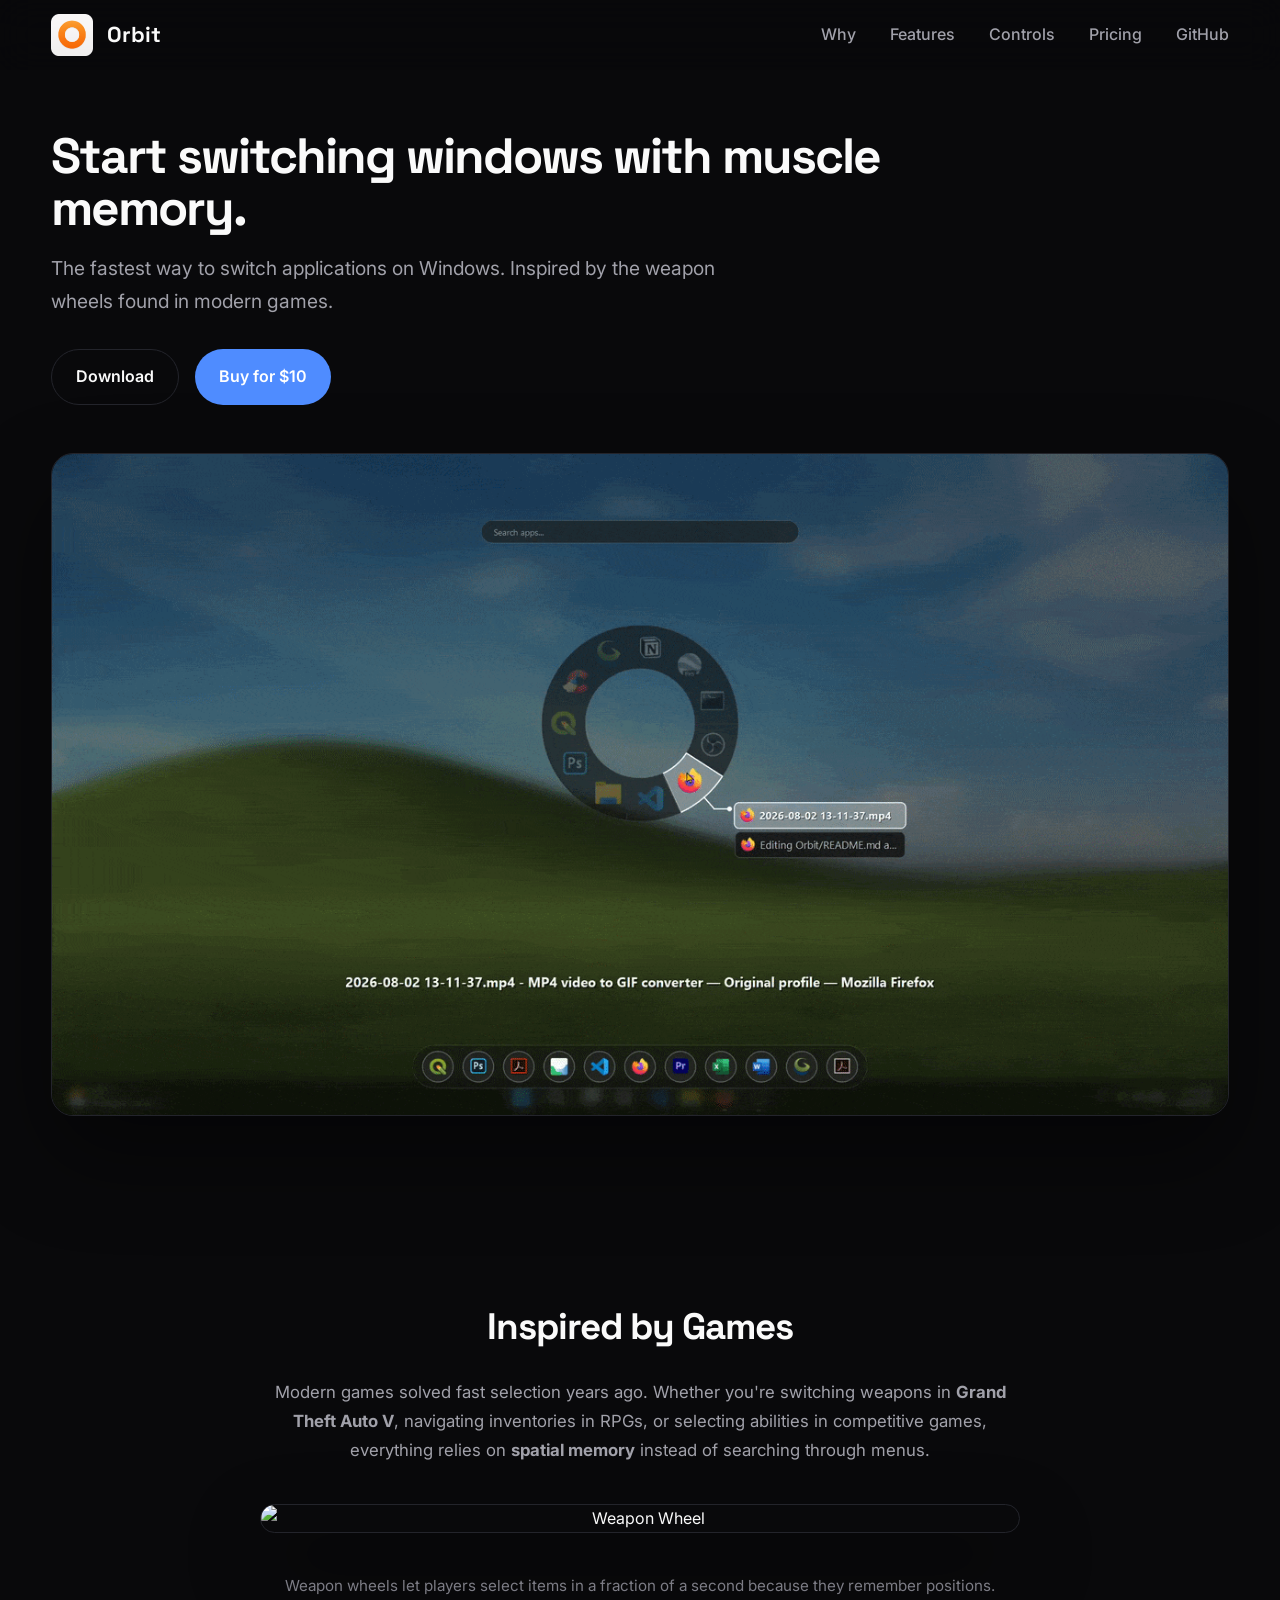
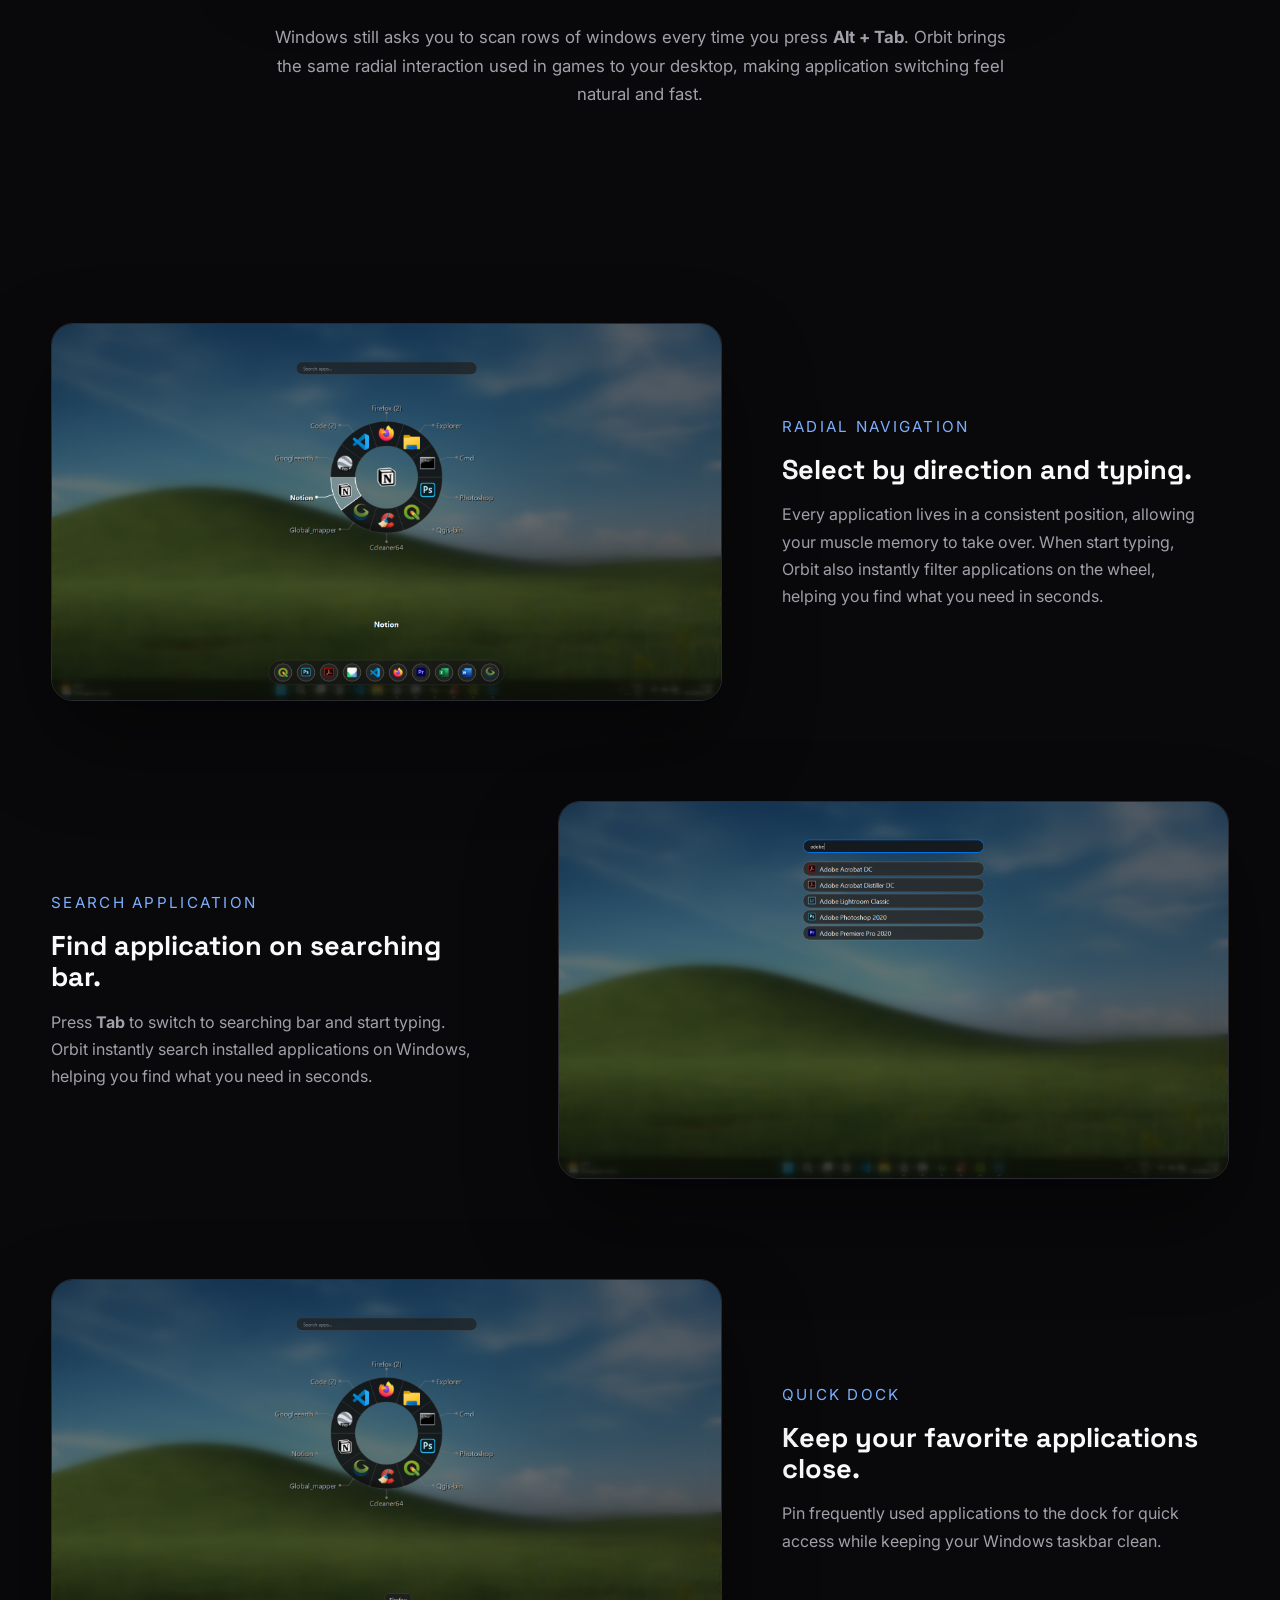
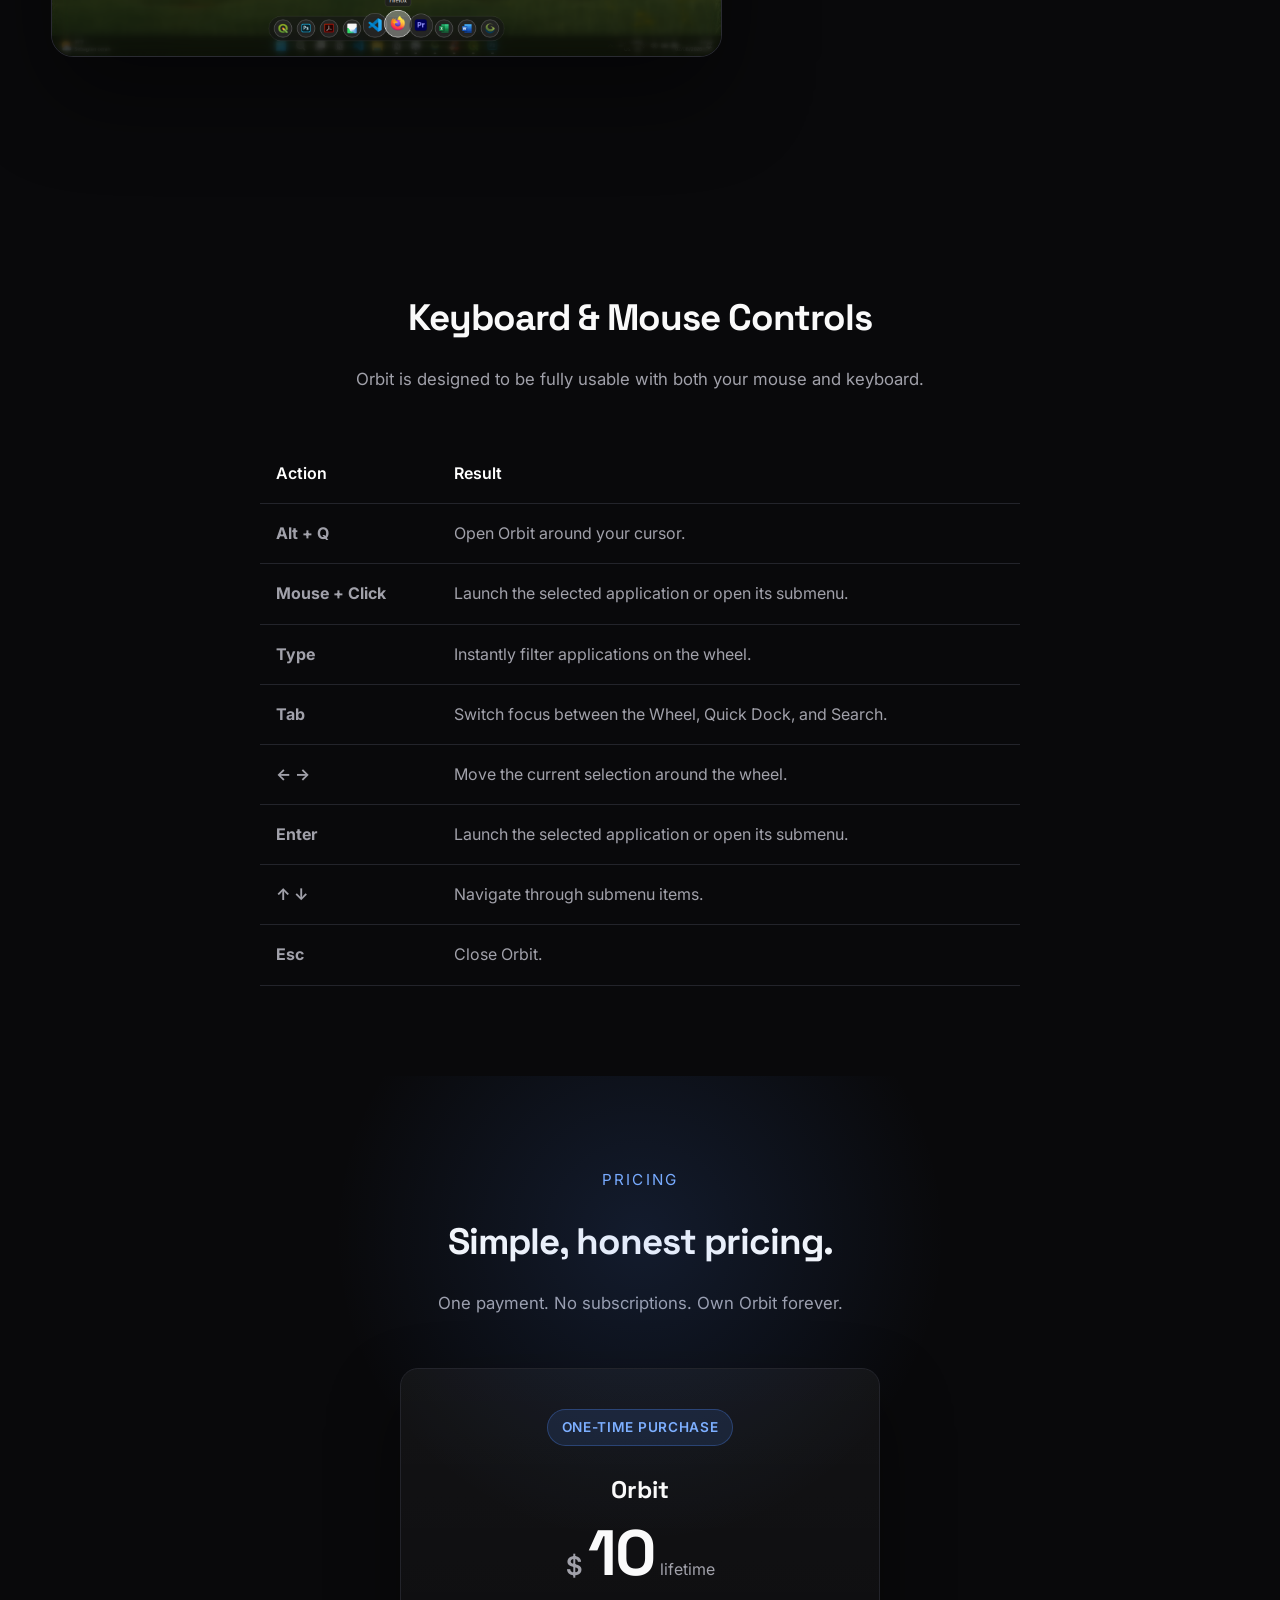
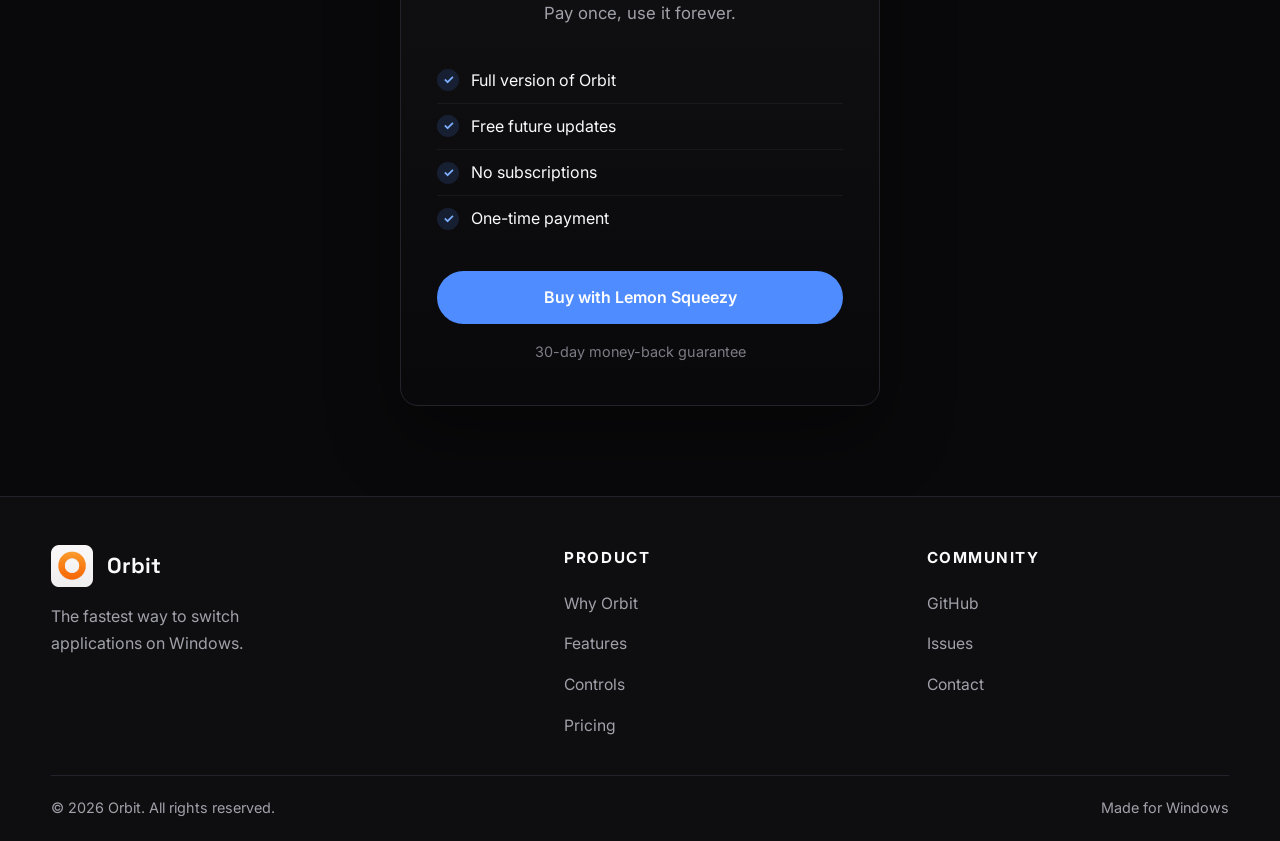
==== web/index.html @ bce321b6 "Orbit web landing page (GitHub Pages)" ====
<!DOCTYPE html>
<html lang="en">
   <head>
      <meta charset="UTF-8" />

      <meta name="viewport" content="width=device-width, initial-scale=1.0" />

      <title>Orbit — The fastest way to switch applications on Windows</title>

      <meta
         name="description"
         content="Orbit is a radial application switcher inspired by the weapon wheels in modern games."
      />

      <link rel="preconnect" href="https://fonts.googleapis.com" />

      <link rel="preconnect" href="https://fonts.gstatic.com" crossorigin />

      <link
         href="https://fonts.googleapis.com/css2?family=Inter:wght@400;500;600;700;800&family=Space+Grotesk:wght@500;700&display=swap"
         rel="stylesheet"
      />

      <link rel="stylesheet" href="style.css" />
   </head>

   <body>
      <header>
         <div class="container nav">
            <a href="#" class="logo">
               <img src="assets/icon/app_icon.png" alt="Orbit" />

               <span>Orbit</span>
            </a>

            <nav>
               <a href="#games"> Why </a>

               <a href="#showcase"> Features </a>

               <a href="#controls"> Controls </a>

               <a href="#pricing"> Pricing </a>

               <a href="https://github.com/ikbalrahadian/Orbit" target="_blank">
                  GitHub
               </a>
            </nav>
         </div>
      </header>

      <!-- ===================================== -->

      <section class="hero">
         <div class="container">
            <h1>
               Start switching windows with muscle memory.
            </h1>

            <p>
               The fastest way to switch applications on Windows. Inspired by
               the weapon wheels found in modern games.
            </p>

            <div class="hero-buttons">
               <a
                  href="https://github.com/ikbalrahadian/Orbit/releases"
                  class="btn btn-secondary"
               >
                  Download
               </a>

               <a href="#pricing" class="btn btn-primary"> Buy for $10 </a>
            </div>

            <img src="assets/img/hero.gif" class="hero-image" alt="Orbit Demo" />
         </div>
      </section>

      <!-- ===================================== -->

      <section id="games" class="games">
         <div class="container narrow">
            <h2>Inspired by Games</h2>

            <p>
               Modern games solved fast selection years ago. Whether you're
               switching weapons in
               <strong>Grand Theft Auto V</strong>, navigating inventories in
               RPGs, or selecting abilities in competitive games, everything
               relies on
               <strong>spatial memory</strong>
               instead of searching through menus.
            </p>

            <img
               src="assets/img/game-wheel.gif"
               class="game-demo"
               alt="Weapon Wheel"
            />

            <p class="caption">
               Weapon wheels let players select items in a fraction of a second
               because they remember positions.
            </p>

            <p>
               Windows still asks you to scan rows of windows every time you
               press
               <strong>Alt + Tab</strong>. Orbit brings the same radial
               interaction used in games to your desktop, making application
               switching feel natural and fast.
            </p>
         </div>
      </section>

      <!-- ===================================== -->

      <section id="showcase" class="showcase">
         <div class="container">
            <!-- Showcase 1 -->

            <div class="showcase-item">
               <div class="image">
                  <img src="assets/img/wheel.png" alt="Orbit Wheel" />
               </div>

               <div class="text">
                  <span> RADIAL NAVIGATION </span>

                  <h3>Select by direction and typing.</h3>

                  <p>
                     Every application lives in a consistent position, allowing
                     your muscle memory to take over. When start typing, Orbit 
                     also instantly filter applications on the wheel, helping you
                     find what you need in seconds.
                  </p>
               </div>
            </div>

            <!-- Showcase 2 -->

            <div class="showcase-item reverse">
               <div class="image">
                  <img src="assets/img/searchbar.png" alt="Instant Search" />
               </div>

               <div class="text">
                  <span> SEARCH APPLICATION </span>

                  <h3>Find application on searching bar.</h3>

                  <p>
                     Press <strong>Tab</strong> to switch to searching bar and start typing. 
                     Orbit instantly search installed applications on Windows, helping you
                     find what you need in seconds.
                  </p>
               </div>
            </div>

            <!-- Showcase 3 -->

            <div class="showcase-item">
               <div class="image">
                  <img src="assets/img/dock.png" alt="Quick Dock" />
               </div>

               <div class="text">
                  <span> QUICK DOCK </span>

                  <h3>Keep your favorite applications close.</h3>

                  <p>
                     Pin frequently used applications to the dock for quick
                     access while keeping your Windows taskbar clean.
                  </p>
               </div>
            </div>
         </div>
      </section>

      <!-- ===================================== -->

      <section id="controls" class="controls">
         <div class="container narrow">
            <div class="section-title">
               <h2>Keyboard & Mouse Controls</h2>

               <p>
                  Orbit is designed to be fully usable with both your mouse and
                  keyboard.
               </p>
            </div>

            <table>
               <thead>
                  <tr>
                     <th>Action</th>

                     <th>Result</th>
                  </tr>
               </thead>

               <tbody>
                  <tr>
                     <td>
                        <strong>Alt + Q</strong>
                     </td>

                     <td>Open Orbit around your cursor.</td>
                  </tr>

                  <tr>
                     <td>
                        <strong>Mouse + Click</strong>
                     </td>

                     <td>
                        Launch the selected application or open its submenu.
                     </td>
                  </tr>

                  <tr>
                     <td>
                        <strong>Type</strong>
                     </td>

                     <td>Instantly filter applications on the wheel.</td>
                  </tr>

                  <tr>
                     <td>
                        <strong>Tab</strong>
                     </td>

                     <td>
                        Switch focus between the Wheel, Quick Dock, and Search.
                     </td>
                  </tr>

                  <tr>
                     <td>
                        <strong>← →</strong>
                     </td>

                     <td>Move the current selection around the wheel.</td>
                  </tr>

                  <tr>
                     <td>
                        <strong>Enter</strong>
                     </td>

                     <td>
                        Launch the selected application or open its submenu.
                     </td>
                  </tr>

                  <tr>
                     <td>
                        <strong>↑ ↓</strong>
                     </td>

                     <td>Navigate through submenu items.</td>
                  </tr>

                  <tr>
                     <td>
                        <strong>Esc</strong>
                     </td>

                     <td>Close Orbit.</td>
                  </tr>
               </tbody>
            </table>
         </div>
      </section>

      <!-- ===================================== -->

      <section id="pricing" class="pricing">
         <div class="container">
            <div class="section-title">
               <span class="eyebrow"> Pricing </span>

               <h2>Simple, honest pricing.</h2>

               <p>One payment. No subscriptions. Own Orbit forever.</p>
            </div>

            <div class="price-card">
               <span class="badge"> One-Time Purchase </span>

               <h3 class="price-name">Orbit</h3>

               <div class="price">
                  <span class="currency">$</span>

                  <span class="amount">10</span>

                  <span class="per">lifetime</span>
               </div>

               <p class="price-desc">Pay once, use it forever.</p>

               <ul class="price-features">
                  <li><span class="check">✓</span> Full version of Orbit</li>

                  <li><span class="check">✓</span> Free future updates</li>

                  <li><span class="check">✓</span> No subscriptions</li>

                  <li><span class="check">✓</span> One-time payment</li>
               </ul>

               <a
                  href="https://ikbalrahadian.lemonsqueezy.com/checkout/buy/caa7ea38-18cd-4725-bf7a-bad52e008998"
                  class="btn btn-primary"
               >
                  Buy with Lemon Squeezy
               </a>

               <p class="guarantee">30-day money-back guarantee</p>
            </div>
         </div>
      </section>

      <!-- ===================================== -->

      <footer>
         <div class="container footer">
            <div class="footer-top">
               <div class="footer-brand">
                  <a href="#" class="logo">
                     <img src="assets/icon/app_icon.png" alt="Orbit" />

                     <span>Orbit</span>
                  </a>

                  <p>The fastest way to switch applications on Windows.</p>
               </div>

               <div class="footer-col">
                  <h4>Product</h4>

                  <a href="#games"> Why Orbit </a>

                  <a href="#showcase"> Features </a>

                  <a href="#controls"> Controls </a>

                  <a href="#pricing"> Pricing </a>
               </div>

               <div class="footer-col">
                  <h4>Community</h4>

                  <a href="https://github.com/ikbalrahadian/Orbit" target="_blank">
                     GitHub
                  </a>

                  <a
                     href="https://github.com/ikbalrahadian/Orbit/issues"
                     target="_blank"
                  >
                     Issues
                  </a>

                  <a href="mailto:hello@orbitapp.dev"> Contact </a>
               </div>
            </div>

            <div class="footer-bottom">
               <p>© 2026 Orbit. All rights reserved.</p>

               <p>Made for Windows</p>
            </div>
         </div>
      </footer>

      <script src="script.js"></script>
   </body>
</html>
---- web/style.css ----
/* ========================================== Orbit Website ========================================== */
 @import url('https://fonts.googleapis.com/css2?family=Inter:wght@400;500;600;700;800&family=Space+Grotesk:wght@500;700&display=swap');
 :root{
	 --bg:#09090B;
	 --surface:#111216;
	 --border:#23242B;
	 --text:#FAFAFA;
	 --muted:#A1A1AA;
	 --primary:#4F8CFF;
	 --primaryHover:#6CA2FF;
	 --max-width:1180px;
	 --radius:18px;
}
/* ========================================== */
 *{
	 margin:0;
	 padding:0;
	 box-sizing:border-box;
}
 html{
	 scroll-behavior:smooth;
}
 body{
	 background:var(--bg);
	 color:var(--text);
	 font-family:Inter,sans-serif;
	 line-height:1.7;
	 -webkit-font-smoothing:antialiased;
}
 img{
	 display:block;
	 max-width:100%;
}
 a{
	 color:inherit;
	 text-decoration:none;
}
/* ========================================== */
 .container{
	 width:min(92%,var(--max-width));
	 margin:auto;
}
 .narrow{
	 max-width:760px;
}
/* ========================================== */
 section{
	 padding:90px 0;
}
/* ========================================== SCROLL ANIMATION ========================================== */
 .fade{
	 opacity:0;
	 transform:translateY(30px);
	 transition:opacity .6s ease, transform .6s ease;
}
 .fade.show{
	 opacity:1;
	 transform:translateY(0);
}
 @media (prefers-reduced-motion: reduce){
	 .fade{
		 opacity:1;
		 transform:none;
		 transition:none;
	}
}
/* ========================================== */
 h1{
	 font-family:"Space Grotesk",sans-serif;
	 font-size:3.6rem;
	 line-height:1.05;
	 font-weight:700;
	 letter-spacing:-2px;
	 margin-bottom:24px;
}
 h2{
	 font-family:"Space Grotesk",sans-serif;
	 font-size:2.3rem;
	 margin-bottom:24px;
	 text-align:center;
	 letter-spacing:-1px;
}
 h3{
	 font-size:1.3rem;
	 margin-bottom:14px;
}
  p{
	 color:var(--muted);
	 font-size:1.05rem;
}
/* ========================================== HEADER ========================================== */
 header{
	 position:fixed;
	 top:0;
	 width:100%;
	 z-index:999;
	 backdrop-filter:blur(18px);
	 background:rgba(9,9,11,.55);
	 transition:.3s;
}
 header.scrolled{
	 background:rgba(9,9,11,.92);
	 border-bottom:1px solid rgba(255,255,255,.05);
}
  .nav{
	 height:70px;
	 display:flex;
	 align-items:center;
	 justify-content:space-between;
}
 .logo{
	 display:flex;
	 align-items:center;
	 gap:14px;
}
 .logo img{
	 width:42px;
}
 .logo span{
	 font-family:"Space Grotesk";
	 font-size:1.35rem;
	 font-weight:700;
}
 nav{
	 display:flex;
	 gap:34px;
}
 nav a{
	 color:var(--muted);
	 transition:.25s;
	 font-weight:500;
}
 nav a:hover{
	 color:white;
}
/* ========================================== HERO ========================================== */
  .hero{
	 padding-top:130px;
	 text-align:left;
}
  .hero h1{
	 max-width:900px;
	 margin:0px;
     font-size:3.1rem;
}
  .hero p{
	 max-width:720px;
	 margin: 18px 0px 32px;
	 font-size:1.2rem;
}
  .hero-buttons{
	 display:flex;
	 justify-content:left;
	 gap:16px;
	 margin-bottom:48px;
}
 .hero-image{
	 border-radius:22px;
	 border:1px solid var(--border);
	 box-shadow: 0 40px 90px rgba(0,0,0,.45);
}
/* ========================================== BUTTONS ========================================== */
  .btn{
	 display:inline-flex;
	 align-items:center;
	 justify-content:center;
	 padding: 13px 24px;
	 border-radius:999px;
	 transition:.25s;
	 font-weight:600;
}
 .btn-primary{
	 background:var(--primary);
	 color:white;
}
 .btn-primary:hover{
	 background:var(--primaryHover);
	 transform:translateY(-2px);
}
 .btn-secondary{
	 border:1px solid var(--border);
}
 .btn-secondary:hover{
	 background:rgba(255,255,255,.04);
}
/* ========================================== INSPIRED BY GAMES ========================================== */
 .games{
	 text-align:center;
}
 .games h2{
	 margin-bottom:20px;
}
 .games p{
	 max-width:760px;
	 margin:0 auto 24px;
}
 .game-demo{
	 margin:40px auto;
	 border-radius:22px;
	 border:1px solid var(--border);
	 overflow:hidden;
	 box-shadow: 0 35px 80px rgba(0,0,0,.45);
}
  .caption{
	 font-size:.95rem;
	 color:#7C7C85;
	 margin-top:-10px;
}
/* ========================================== PRODUCT SHOWCASE ========================================== */
  .showcase{
	 padding:100px 0;
}
  .showcase-item{
	 display:grid;
	 grid-template-columns: 1.2fr .8fr;
	 gap:60px;
	 align-items:center;
	 margin-bottom:100px;
}
 .showcase-item.reverse{
	 grid-template-columns: .8fr 1.2fr;
}
 .showcase-item.reverse .text{
	 order:1;
}
 .showcase-item.reverse .image{
	 order:2;
}
 .image{
	 position:relative;
}
 .image img{
	 width:100%;
	 border-radius:22px;
	 border:1px solid var(--border);
	 box-shadow: 0 40px 90px rgba(0,0,0,.45);
	 transition:.4s;
}
 .image img:hover{
	 transform:translateY(-8px);
}
 .text{
	 max-width:420px;
}
  .text span{
	 display:inline-block;
	 color:#7DAFFF;
	 font-size:.95rem;
	 margin-bottom:14px;
	 letter-spacing:.15em;
	 text-transform:uppercase;
}
  .text h3{
	 font-family:"Space Grotesk";
	 font-size:1.7rem;
	 line-height:1.15;
	 margin-bottom:16px;
}
  .text p{
	 font-size:1rem;
}
/* ========================================== CONTROLS ========================================== */
  .controls{
	 padding-top:30px;
}
 .controls table{
	 width:100%;
	 border-collapse:collapse;
	 margin-top:32px;
}
 .controls th{
	 text-align:left;
	 padding:16px;
	 color:white;
	 font-weight:600;
	 border-bottom:1px solid var(--border);
}
 .controls td{
	 padding:16px;
	 color:var(--muted);
	 border-bottom:1px solid var(--border);
}
 .controls tr{
	 transition:.25s;
}
 .controls tr:hover{
	 background:rgba(255,255,255,.02);
}
/* ========================================== SECTION TITLE ========================================== */
  .section-title{
	 max-width:760px;
	 margin:0 auto 50px;
	 text-align:center;
}
 .section-title h2{
	 margin-bottom:16px;
}
 .section-title p{
	 font-size:1.05rem;
}
/* ========================================== IMAGE EFFECT ========================================== */
 .image::after{
	 content:"";
	 position:absolute;
	 inset:0;
	 border-radius:22px;
	 pointer-events:none;
	 box-shadow: inset 0 0 0 1px rgba(255,255,255,.03);
}
/* ========================================== RESPONSIVE (Showcase) ========================================== */
 @media(max-width:950px){
	 .showcase-item, .showcase-item.reverse{
		 grid-template-columns:1fr;
		 gap:36px;
		 margin-bottom:80px;
	}
	 .showcase-item.reverse .text, .showcase-item.reverse .image{
		 order:unset;
	}
	 .text{
		 max-width:100%;
		 text-align:center;
		 margin:auto;
	}
}
/* ========================================== PRICING ========================================== */
 .pricing{
	 position:relative;
	 text-align:center;
	 overflow:hidden;
}
 .pricing::before{
	 content:"";
	 position:absolute;
	 top:-200px;
	 left:50%;
	 transform:translateX(-50%);
	 width:720px;
	 height:720px;
	 background:radial-gradient(circle, rgba(79,140,255,.14), transparent 60%);
	 pointer-events:none;
}
 .eyebrow{
	 display:inline-block;
	 color:#7DAFFF;
	 font-size:.95rem;
	 letter-spacing:.15em;
	 text-transform:uppercase;
	 margin-bottom:18px;
}
 .price-card{
	 position:relative;
	 max-width:480px;
	 margin:0 auto;
	 padding:40px 36px;
	 background:linear-gradient(180deg, rgba(255,255,255,.04), rgba(255,255,255,0));
	 border:1px solid var(--border);
	 border-radius:var(--radius);
	 text-align:center;
	 box-shadow: 0 30px 70px rgba(0,0,0,.4);
	 transition:.3s;
}
 .price-card:hover{
	 transform:translateY(-4px);
	 border-color:rgba(79,140,255,.45);
}
 .badge{
	 display:inline-block;
	 padding:6px 14px;
	 background:rgba(79,140,255,.12);
	 color:#7DAFFF;
	 border:1px solid rgba(79,140,255,.3);
	 border-radius:999px;
	 font-size:.85rem;
	 font-weight:600;
	 letter-spacing:.05em;
	 text-transform:uppercase;
	 margin-bottom:24px;
}
 .price-name{
	 font-family:"Space Grotesk",sans-serif;
	 font-size:1.5rem;
	 font-weight:700;
	 margin-bottom:10px;
}
 .price{
	 display:flex;
	 align-items:baseline;
	 justify-content:center;
	 gap:6px;
	 margin-bottom:12px;
}
 .currency{
	 font-size:1.6rem;
	 color:var(--muted);
	 font-weight:600;
}
 .amount{
	 font-family:"Space Grotesk",sans-serif;
	 font-size:4rem;
	 font-weight:700;
	 line-height:1;
	 letter-spacing:-2px;
}
 .per{
	 color:var(--muted);
	 font-size:1rem;
}
 .price-desc{
	 margin-bottom:30px;
}
 .price-features{
	 list-style:none;
	 text-align:left;
	 margin-bottom:30px;
}
 .price-features li{
	 display:flex;
	 align-items:center;
	 gap:12px;
	 padding:9px 0;
	 color:var(--text);
	 border-bottom:1px solid rgba(255,255,255,.05);
}
 .price-features li:last-child{
	 border-bottom:none;
}
 .check{
	 display:inline-flex;
	 align-items:center;
	 justify-content:center;
	 width:22px;
	 height:22px;
	 border-radius:50%;
	 background:rgba(79,140,255,.15);
	 color:#7DAFFF;
	 font-size:.8rem;
	 font-weight:700;
	 flex-shrink:0;
}
 .price-card .btn{
	 width:100%;
}
 .guarantee{
	 font-size:.9rem;
	 margin-top:16px;
	 color:#7C7C85;
}
/* ========================================== FOOTER ========================================== */
 footer{
	 border-top:1px solid var(--border);
	 background:rgba(255,255,255,.02);
}
 .footer-top{
	 display:grid;
	 grid-template-columns: 1.5fr 1fr 1fr;
	 gap:60px;
	 padding:48px 0 36px;
}
 .footer-brand p{
	 max-width:280px;
	 margin-top:16px;
	 font-size:1rem;
}
 .footer-col{
	 display:flex;
	 flex-direction:column;
	 gap:14px;
}
 .footer-col h4{
	 font-size:.95rem;
	 letter-spacing:.1em;
	 text-transform:uppercase;
	 color:var(--text);
	 margin-bottom:6px;
}
 .footer-col a{
	 color:var(--muted);
	 font-size:.98rem;
	 transition:.25s;
	 width:fit-content;
}
 .footer-col a:hover{
	 color:white;
}
 .footer-bottom{
	 display:flex;
	 align-items:center;
	 justify-content:space-between;
	 gap:20px;
	 padding:20px 0;
	 border-top:1px solid var(--border);
}
 .footer-bottom p{
	 font-size:.9rem;
}
 @media(max-width:950px){
	 .footer-top{
		 grid-template-columns:1fr;
		 gap:36px;
	}
	 .footer-bottom{
		 flex-direction:column;
		 text-align:center;
	}
}
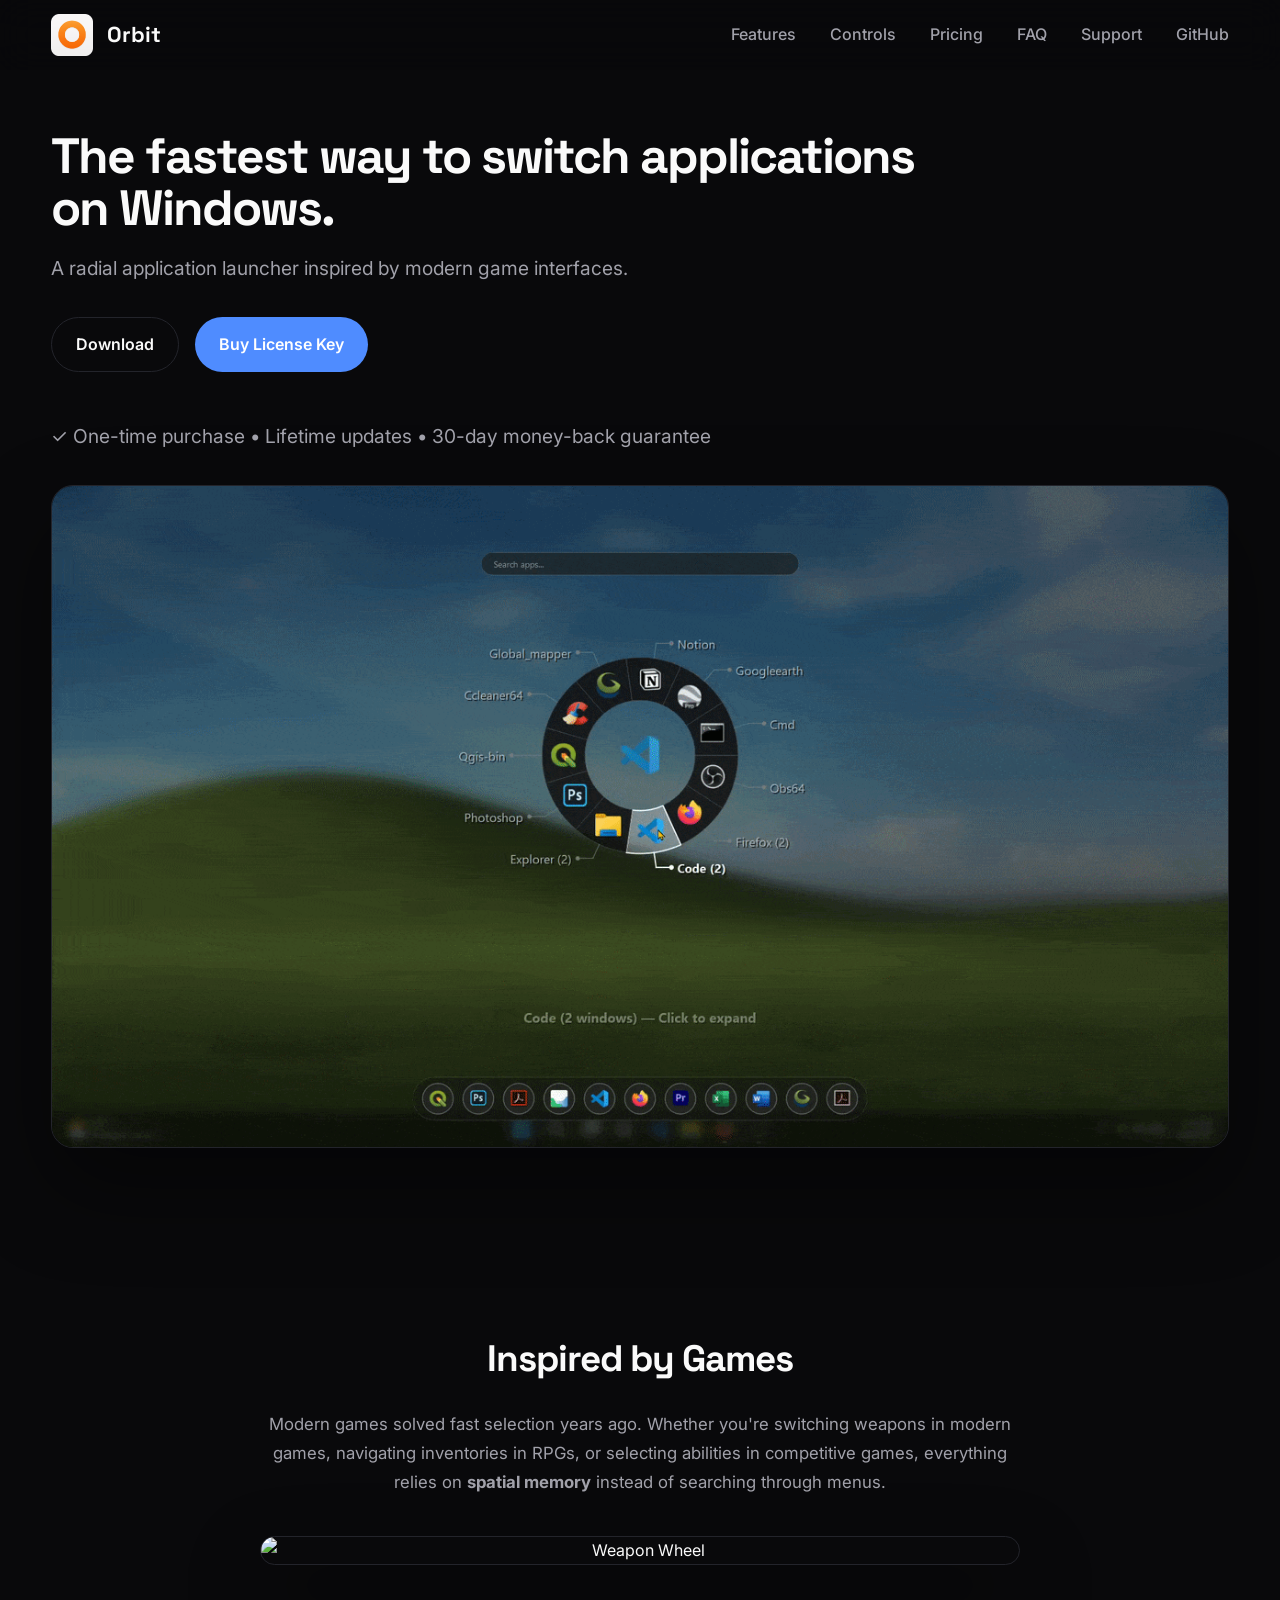
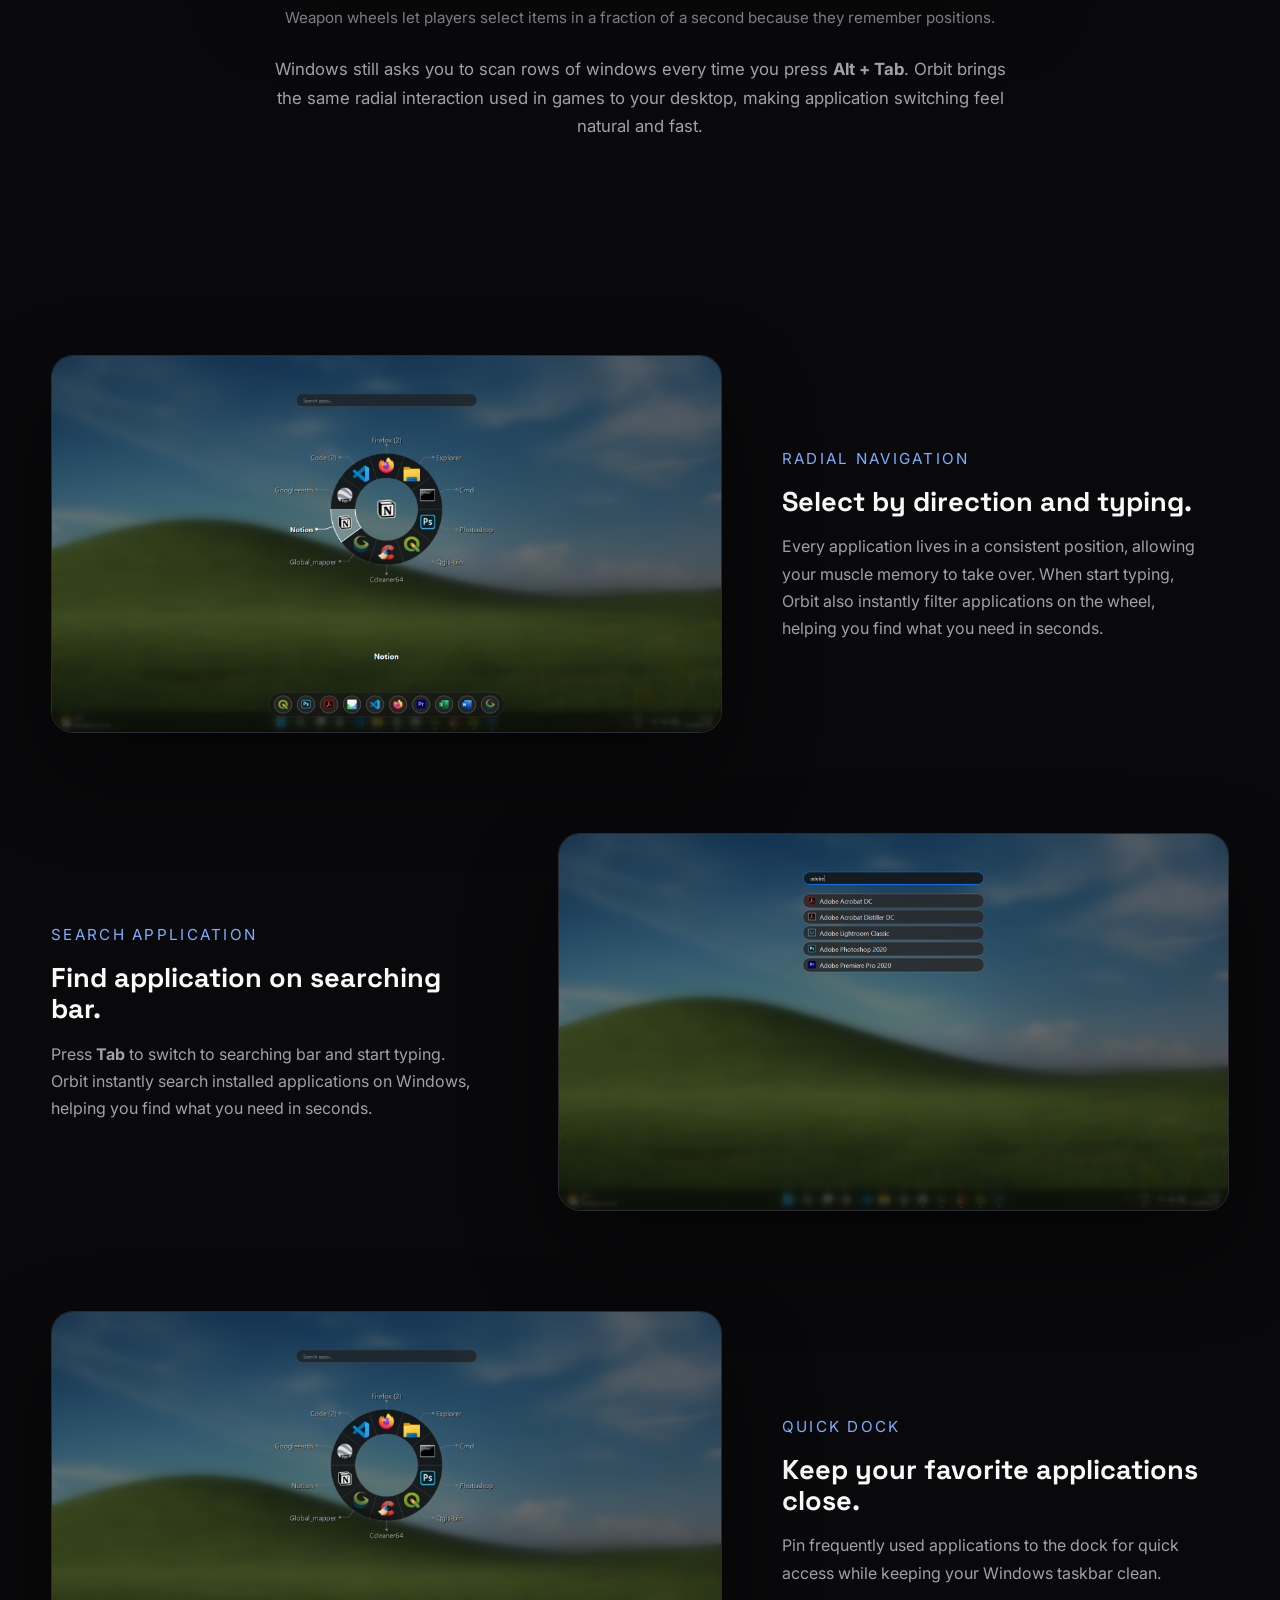
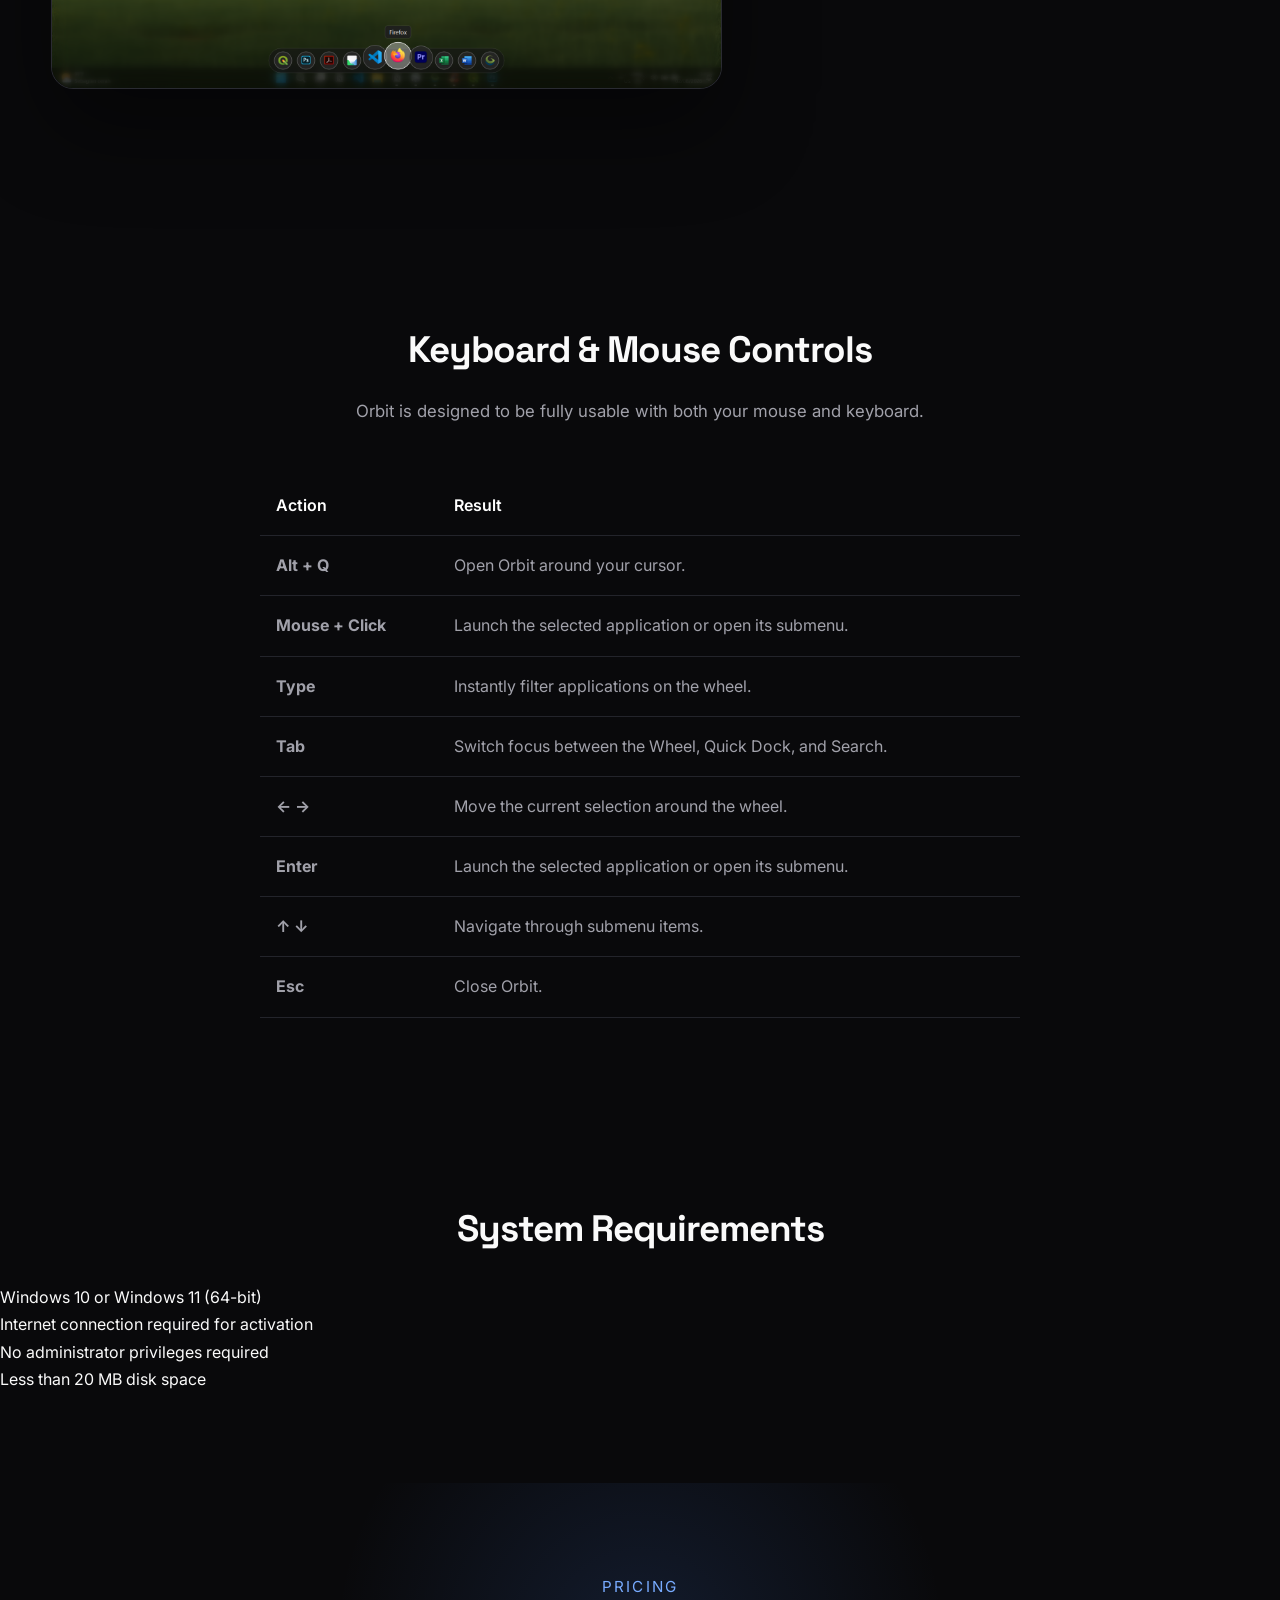
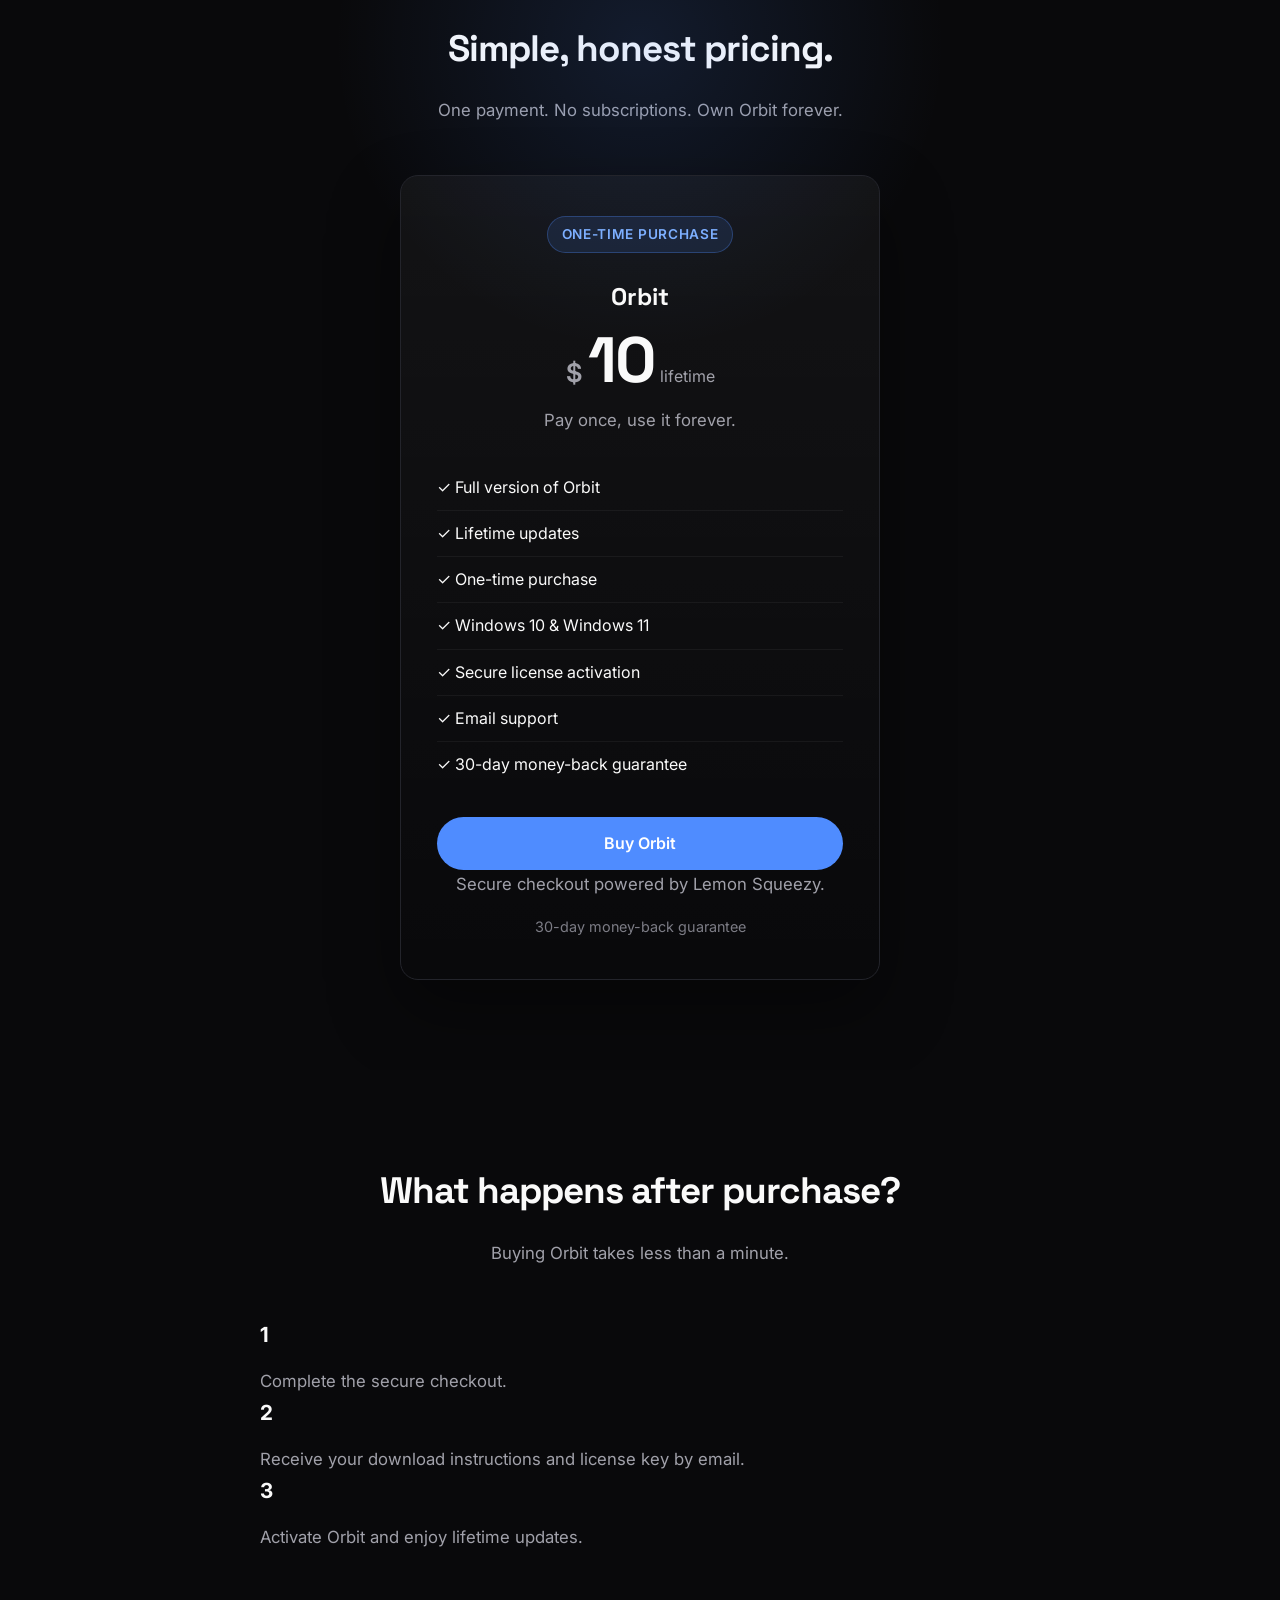
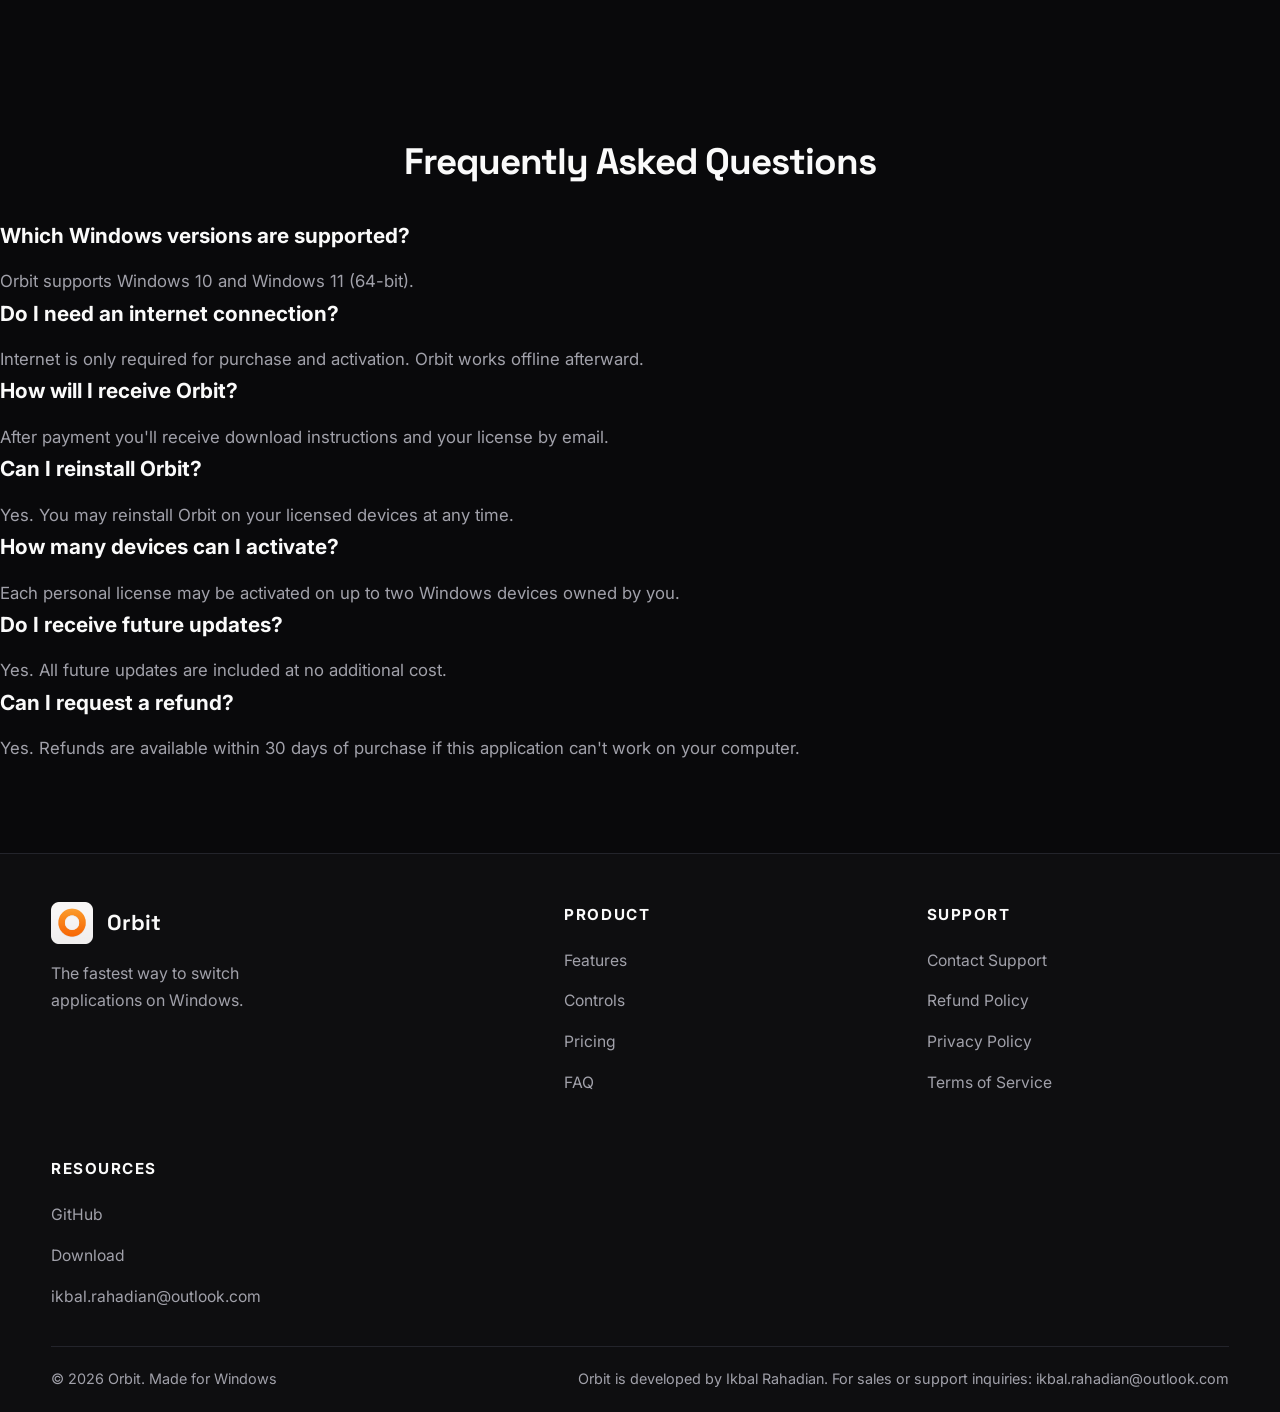
==== commit 89ce4702: "Update index.html" ====
--- a/web/index.html
+++ b/web/index.html
@@ -1,384 +1,295 @@
 <!DOCTYPE html>
 <html lang="en">
-   <head>
-      <meta charset="UTF-8" />
-
-      <meta name="viewport" content="width=device-width, initial-scale=1.0" />
-
-      <title>Orbit — The fastest way to switch applications on Windows</title>
-
-      <meta
-         name="description"
-         content="Orbit is a radial application switcher inspired by the weapon wheels in modern games."
-      />
-
-      <link rel="preconnect" href="https://fonts.googleapis.com" />
-
-      <link rel="preconnect" href="https://fonts.gstatic.com" crossorigin />
-
-      <link
-         href="https://fonts.googleapis.com/css2?family=Inter:wght@400;500;600;700;800&family=Space+Grotesk:wght@500;700&display=swap"
-         rel="stylesheet"
-      />
-
-      <link rel="stylesheet" href="style.css" />
-   </head>
-
-   <body>
-      <header>
-         <div class="container nav">
+  <head>
+    <meta charset="UTF-8" />
+    <meta name="viewport" content="width=device-width, initial-scale=1.0" />
+    <title>Orbit — The fastest way to switch applications on Windows</title>
+    <meta name="description" content="Orbit is a Windows application launcher and switcher that uses radial menus and spatial memory to help you launch apps faster. One-time purchase with lifetime updates.">
+    <link rel="preconnect" href="https://fonts.googleapis.com" />
+    <link rel="preconnect" href="https://fonts.gstatic.com" crossorigin />
+    <link href="https://fonts.googleapis.com/css2?family=Inter:wght@400;500;600;700;800&family=Space+Grotesk:wght@500;700&display=swap" rel="stylesheet" />
+    <link rel="stylesheet" href="style.css" />
+  </head>
+  <body>
+    <header>
+      <div class="container nav">
+        <a href="#" class="logo">
+          <img src="assets/icon/app_icon.png" alt="Orbit" />
+          <span>Orbit</span>
+        </a>
+        <nav>
+          <a href="#showcase">Features</a>
+          <a href="#controls">Controls</a>
+          <a href="#pricing">Pricing</a>
+          <a href="#faq">FAQ</a>
+          <a href="support.html">Support</a>
+          <a href="https://github.com/ikbalrahadian/Orbit" target="_blank">GitHub</a>
+        </nav>
+      </div>
+    </header>
+    <!-- ===================================== -->
+    <section class="hero">
+      <div class="container">
+        <h1> The fastest way to switch applications on Windows. </h1>
+        <p> A radial application launcher inspired by modern game interfaces. </p>
+        <div class="hero-buttons">
+          <a href="https://github.com/ikbalrahadian/Orbit/releases" class="btn btn-secondary"> Download </a>
+          <a href="#pricing" class="btn btn-primary"> Buy License Key </a>
+        </div>
+        <p class="hero-note"> ✓ One-time purchase • Lifetime updates • 30-day money-back guarantee </p>
+        <img src="assets/img/hero.gif" class="hero-image" alt="Orbit Demo" />
+      </div>
+    </section>
+    <!-- ===================================== -->
+    <section id="games" class="games">
+      <div class="container narrow">
+        <h2>Inspired by Games</h2>
+        <p> Modern games solved fast selection years ago. Whether you're switching weapons in modern games, navigating inventories in RPGs, or selecting abilities in competitive games, everything relies on <strong>spatial memory</strong> instead of searching through menus. </p>
+        <img src="assets/img/game-wheel.gif" class="game-demo" alt="Weapon Wheel" />
+        <p class="caption"> Weapon wheels let players select items in a fraction of a second because they remember positions. </p>
+        <p> Windows still asks you to scan rows of windows every time you press <strong>Alt + Tab</strong>. Orbit brings the same radial interaction used in games to your desktop, making application switching feel natural and fast. </p>
+      </div>
+    </section>
+    <!-- ===================================== -->
+    <section id="showcase" class="showcase">
+      <div class="container">
+        <!-- Showcase 1 -->
+        <div class="showcase-item">
+          <div class="image">
+            <img src="assets/img/wheel.png" alt="Orbit Wheel" />
+          </div>
+          <div class="text">
+            <span> RADIAL NAVIGATION </span>
+            <h3>Select by direction and typing.</h3>
+            <p> Every application lives in a consistent position, allowing your muscle memory to take over. When start typing, Orbit also instantly filter applications on the wheel, helping you find what you need in seconds. </p>
+          </div>
+        </div>
+        <!-- Showcase 2 -->
+        <div class="showcase-item reverse">
+          <div class="image">
+            <img src="assets/img/searchbar.png" alt="Instant Search" />
+          </div>
+          <div class="text">
+            <span> SEARCH APPLICATION </span>
+            <h3>Find application on searching bar.</h3>
+            <p> Press <strong>Tab</strong> to switch to searching bar and start typing. Orbit instantly search installed applications on Windows, helping you find what you need in seconds. </p>
+          </div>
+        </div>
+        <!-- Showcase 3 -->
+        <div class="showcase-item">
+          <div class="image">
+            <img src="assets/img/dock.png" alt="Quick Dock" />
+          </div>
+          <div class="text">
+            <span> QUICK DOCK </span>
+            <h3>Keep your favorite applications close.</h3>
+            <p> Pin frequently used applications to the dock for quick access while keeping your Windows taskbar clean. </p>
+          </div>
+        </div>
+      </div>
+    </section>
+    <!-- ===================================== -->
+    <section id="controls" class="controls">
+      <div class="container narrow">
+        <div class="section-title">
+          <h2>Keyboard & Mouse Controls</h2>
+          <p> Orbit is designed to be fully usable with both your mouse and keyboard. </p>
+        </div>
+        <table>
+          <thead>
+            <tr>
+              <th>Action</th>
+              <th>Result</th>
+            </tr>
+          </thead>
+          <tbody>
+            <tr>
+              <td>
+                <strong>Alt + Q</strong>
+              </td>
+              <td>Open Orbit around your cursor.</td>
+            </tr>
+            <tr>
+              <td>
+                <strong>Mouse + Click</strong>
+              </td>
+              <td> Launch the selected application or open its submenu. </td>
+            </tr>
+            <tr>
+              <td>
+                <strong>Type</strong>
+              </td>
+              <td>Instantly filter applications on the wheel.</td>
+            </tr>
+            <tr>
+              <td>
+                <strong>Tab</strong>
+              </td>
+              <td> Switch focus between the Wheel, Quick Dock, and Search. </td>
+            </tr>
+            <tr>
+              <td>
+                <strong>← →</strong>
+              </td>
+              <td>Move the current selection around the wheel.</td>
+            </tr>
+            <tr>
+              <td>
+                <strong>Enter</strong>
+              </td>
+              <td> Launch the selected application or open its submenu. </td>
+            </tr>
+            <tr>
+              <td>
+                <strong>↑ ↓</strong>
+              </td>
+              <td>Navigate through submenu items.</td>
+            </tr>
+            <tr>
+              <td>
+                <strong>Esc</strong>
+              </td>
+              <td>Close Orbit.</td>
+            </tr>
+          </tbody>
+        </table>
+      </div>
+    </section>
+    <!-- ===================================== -->
+    <section class="requirements">
+      <h2>System Requirements</h2>
+      <ul>
+        <li>Windows 10 or Windows 11 (64-bit)</li>
+        <li>Internet connection required for activation</li>
+        <li>No administrator privileges required</li>
+        <li>Less than 20 MB disk space</li>
+      </ul>
+    </section>
+    <!-- ===================================== -->
+    <section id="pricing" class="pricing">
+      <div class="container">
+        <div class="section-title">
+          <span class="eyebrow"> Pricing </span>
+          <h2>Simple, honest pricing.</h2>
+          <p>One payment. No subscriptions. Own Orbit forever.</p>
+        </div>
+        <div class="price-card">
+          <span class="badge"> One-Time Purchase </span>
+          <h3 class="price-name">Orbit</h3>
+          <div class="price">
+            <span class="currency">$</span>
+            <span class="amount">10</span>
+            <span class="per">lifetime</span>
+          </div>
+          <p class="price-desc">Pay once, use it forever.</p>
+          <ul class="price-features">
+            <li>✓ Full version of Orbit</li>
+            <li>✓ Lifetime updates</li>
+            <li>✓ One-time purchase</li>
+            <li>✓ Windows 10 & Windows 11</li>
+            <li>✓ Secure license activation</li>
+            <li>✓ Email support</li>
+            <li>✓ 30-day money-back guarantee</li>
+          </ul>
+          <a href="https://ikbalrahadian.lemonsqueezy.com/checkout/buy/caa7ea38-18cd-4725-bf7a-bad52e008998" class="btn btn-primary"> Buy Orbit </a>
+          <p class="payment-note"> Secure checkout powered by Lemon Squeezy. </p>
+          <p class="guarantee">30-day money-back guarantee</p>
+        </div>
+      </div>
+    </section>
+    <!-- ===================================== -->
+    <section class="purchase-flow">
+      <div class="container narrow">
+        <div class="section-title">
+          <h2>What happens after purchase?</h2>
+          <p> Buying Orbit takes less than a minute. </p>
+        </div>
+        <div class="steps">
+          <div class="step">
+            <h3>1</h3>
+            <p>Complete the secure checkout.</p>
+          </div>
+          <div class="step">
+            <h3>2</h3>
+            <p> Receive your download instructions and license key by email. </p>
+          </div>
+          <div class="step">
+            <h3>3</h3>
+            <p> Activate Orbit and enjoy lifetime updates. </p>
+          </div>
+        </div>
+      </div>
+    </section>
+    <!-- ===================================== -->
+    <section id="faq" class="faq">
+      <h2>Frequently Asked Questions</h2>
+      <div class="faq-item">
+        <h3>Which Windows versions are supported?</h3>
+        <p>Orbit supports Windows 10 and Windows 11 (64-bit).</p>
+      </div>
+      <div class="faq-item">
+        <h3>Do I need an internet connection?</h3>
+        <p> Internet is only required for purchase and activation. Orbit works offline afterward. </p>
+      </div>
+      <div class="faq-item">
+        <h3>How will I receive Orbit?</h3>
+        <p> After payment you'll receive download instructions and your license by email. </p>
+      </div>
+      <div class="faq-item">
+        <h3>Can I reinstall Orbit?</h3>
+        <p> Yes. You may reinstall Orbit on your licensed devices at any time. </p>
+      </div>
+      <div class="faq-item">
+        <h3>How many devices can I activate?</h3>
+        <p> Each personal license may be activated on up to two Windows devices owned by you. </p>
+      </div>
+      <div class="faq-item">
+        <h3>Do I receive future updates?</h3>
+        <p> Yes. All future updates are included at no additional cost. </p>
+      </div>
+      <div class="faq-item">
+        <h3>Can I request a refund?</h3>
+        <p> Yes. Refunds are available within 30 days of purchase if this application can't work on your computer. </p>
+      </div>
+    </section>
+    <!-- ===================================== -->
+    <footer>
+      <div class="container footer">
+        <div class="footer-top">
+          <div class="footer-brand">
             <a href="#" class="logo">
-               <img src="assets/icon/app_icon.png" alt="Orbit" />
-
-               <span>Orbit</span>
+              <img src="assets/icon/app_icon.png" alt="Orbit" />
+              <span>Orbit</span>
             </a>
-
-            <nav>
-               <a href="#games"> Why </a>
-
-               <a href="#showcase"> Features </a>
-
-               <a href="#controls"> Controls </a>
-
-               <a href="#pricing"> Pricing </a>
-
-               <a href="https://github.com/ikbalrahadian/Orbit" target="_blank">
-                  GitHub
-               </a>
-            </nav>
-         </div>
-      </header>
-
-      <!-- ===================================== -->
-
-      <section class="hero">
-         <div class="container">
-            <h1>
-               Start switching windows with muscle memory.
-            </h1>
-
-            <p>
-               The fastest way to switch applications on Windows. Inspired by
-               the weapon wheels found in modern games.
-            </p>
-
-            <div class="hero-buttons">
-               <a
-                  href="https://github.com/ikbalrahadian/Orbit/releases"
-                  class="btn btn-secondary"
-               >
-                  Download
-               </a>
-
-               <a href="#pricing" class="btn btn-primary"> Buy for $10 </a>
-            </div>
-
-            <img src="assets/img/hero.gif" class="hero-image" alt="Orbit Demo" />
-         </div>
-      </section>
-
-      <!-- ===================================== -->
-
-      <section id="games" class="games">
-         <div class="container narrow">
-            <h2>Inspired by Games</h2>
-
-            <p>
-               Modern games solved fast selection years ago. Whether you're
-               switching weapons in
-               <strong>Grand Theft Auto V</strong>, navigating inventories in
-               RPGs, or selecting abilities in competitive games, everything
-               relies on
-               <strong>spatial memory</strong>
-               instead of searching through menus.
-            </p>
-
-            <img
-               src="assets/img/game-wheel.gif"
-               class="game-demo"
-               alt="Weapon Wheel"
-            />
-
-            <p class="caption">
-               Weapon wheels let players select items in a fraction of a second
-               because they remember positions.
-            </p>
-
-            <p>
-               Windows still asks you to scan rows of windows every time you
-               press
-               <strong>Alt + Tab</strong>. Orbit brings the same radial
-               interaction used in games to your desktop, making application
-               switching feel natural and fast.
-            </p>
-         </div>
-      </section>
-
-      <!-- ===================================== -->
-
-      <section id="showcase" class="showcase">
-         <div class="container">
-            <!-- Showcase 1 -->
-
-            <div class="showcase-item">
-               <div class="image">
-                  <img src="assets/img/wheel.png" alt="Orbit Wheel" />
-               </div>
-
-               <div class="text">
-                  <span> RADIAL NAVIGATION </span>
-
-                  <h3>Select by direction and typing.</h3>
-
-                  <p>
-                     Every application lives in a consistent position, allowing
-                     your muscle memory to take over. When start typing, Orbit 
-                     also instantly filter applications on the wheel, helping you
-                     find what you need in seconds.
-                  </p>
-               </div>
-            </div>
-
-            <!-- Showcase 2 -->
-
-            <div class="showcase-item reverse">
-               <div class="image">
-                  <img src="assets/img/searchbar.png" alt="Instant Search" />
-               </div>
-
-               <div class="text">
-                  <span> SEARCH APPLICATION </span>
-
-                  <h3>Find application on searching bar.</h3>
-
-                  <p>
-                     Press <strong>Tab</strong> to switch to searching bar and start typing. 
-                     Orbit instantly search installed applications on Windows, helping you
-                     find what you need in seconds.
-                  </p>
-               </div>
-            </div>
-
-            <!-- Showcase 3 -->
-
-            <div class="showcase-item">
-               <div class="image">
-                  <img src="assets/img/dock.png" alt="Quick Dock" />
-               </div>
-
-               <div class="text">
-                  <span> QUICK DOCK </span>
-
-                  <h3>Keep your favorite applications close.</h3>
-
-                  <p>
-                     Pin frequently used applications to the dock for quick
-                     access while keeping your Windows taskbar clean.
-                  </p>
-               </div>
-            </div>
-         </div>
-      </section>
-
-      <!-- ===================================== -->
-
-      <section id="controls" class="controls">
-         <div class="container narrow">
-            <div class="section-title">
-               <h2>Keyboard & Mouse Controls</h2>
-
-               <p>
-                  Orbit is designed to be fully usable with both your mouse and
-                  keyboard.
-               </p>
-            </div>
-
-            <table>
-               <thead>
-                  <tr>
-                     <th>Action</th>
-
-                     <th>Result</th>
-                  </tr>
-               </thead>
-
-               <tbody>
-                  <tr>
-                     <td>
-                        <strong>Alt + Q</strong>
-                     </td>
-
-                     <td>Open Orbit around your cursor.</td>
-                  </tr>
-
-                  <tr>
-                     <td>
-                        <strong>Mouse + Click</strong>
-                     </td>
-
-                     <td>
-                        Launch the selected application or open its submenu.
-                     </td>
-                  </tr>
-
-                  <tr>
-                     <td>
-                        <strong>Type</strong>
-                     </td>
-
-                     <td>Instantly filter applications on the wheel.</td>
-                  </tr>
-
-                  <tr>
-                     <td>
-                        <strong>Tab</strong>
-                     </td>
-
-                     <td>
-                        Switch focus between the Wheel, Quick Dock, and Search.
-                     </td>
-                  </tr>
-
-                  <tr>
-                     <td>
-                        <strong>← →</strong>
-                     </td>
-
-                     <td>Move the current selection around the wheel.</td>
-                  </tr>
-
-                  <tr>
-                     <td>
-                        <strong>Enter</strong>
-                     </td>
-
-                     <td>
-                        Launch the selected application or open its submenu.
-                     </td>
-                  </tr>
-
-                  <tr>
-                     <td>
-                        <strong>↑ ↓</strong>
-                     </td>
-
-                     <td>Navigate through submenu items.</td>
-                  </tr>
-
-                  <tr>
-                     <td>
-                        <strong>Esc</strong>
-                     </td>
-
-                     <td>Close Orbit.</td>
-                  </tr>
-               </tbody>
-            </table>
-         </div>
-      </section>
-
-      <!-- ===================================== -->
-
-      <section id="pricing" class="pricing">
-         <div class="container">
-            <div class="section-title">
-               <span class="eyebrow"> Pricing </span>
-
-               <h2>Simple, honest pricing.</h2>
-
-               <p>One payment. No subscriptions. Own Orbit forever.</p>
-            </div>
-
-            <div class="price-card">
-               <span class="badge"> One-Time Purchase </span>
-
-               <h3 class="price-name">Orbit</h3>
-
-               <div class="price">
-                  <span class="currency">$</span>
-
-                  <span class="amount">10</span>
-
-                  <span class="per">lifetime</span>
-               </div>
-
-               <p class="price-desc">Pay once, use it forever.</p>
-
-               <ul class="price-features">
-                  <li><span class="check">✓</span> Full version of Orbit</li>
-
-                  <li><span class="check">✓</span> Free future updates</li>
-
-                  <li><span class="check">✓</span> No subscriptions</li>
-
-                  <li><span class="check">✓</span> One-time payment</li>
-               </ul>
-
-               <a
-                  href="https://ikbalrahadian.lemonsqueezy.com/checkout/buy/caa7ea38-18cd-4725-bf7a-bad52e008998"
-                  class="btn btn-primary"
-               >
-                  Buy with Lemon Squeezy
-               </a>
-
-               <p class="guarantee">30-day money-back guarantee</p>
-            </div>
-         </div>
-      </section>
-
-      <!-- ===================================== -->
-
-      <footer>
-         <div class="container footer">
-            <div class="footer-top">
-               <div class="footer-brand">
-                  <a href="#" class="logo">
-                     <img src="assets/icon/app_icon.png" alt="Orbit" />
-
-                     <span>Orbit</span>
-                  </a>
-
-                  <p>The fastest way to switch applications on Windows.</p>
-               </div>
-
-               <div class="footer-col">
-                  <h4>Product</h4>
-
-                  <a href="#games"> Why Orbit </a>
-
-                  <a href="#showcase"> Features </a>
-
-                  <a href="#controls"> Controls </a>
-
-                  <a href="#pricing"> Pricing </a>
-               </div>
-
-               <div class="footer-col">
-                  <h4>Community</h4>
-
-                  <a href="https://github.com/ikbalrahadian/Orbit" target="_blank">
-                     GitHub
-                  </a>
-
-                  <a
-                     href="https://github.com/ikbalrahadian/Orbit/issues"
-                     target="_blank"
-                  >
-                     Issues
-                  </a>
-
-                  <a href="mailto:hello@orbitapp.dev"> Contact </a>
-               </div>
-            </div>
-
-            <div class="footer-bottom">
-               <p>© 2026 Orbit. All rights reserved.</p>
-
-               <p>Made for Windows</p>
-            </div>
-         </div>
-      </footer>
-
-      <script src="script.js"></script>
-   </body>
+            <p>The fastest way to switch applications on Windows.</p>
+          </div>
+          <div class="footer-col">
+            <h4>Product</h4>
+            <a href="#showcase">Features</a>
+            <a href="#controls">Controls</a>
+            <a href="#pricing">Pricing</a>
+            <a href="#faq">FAQ</a>
+          </div>
+          <div class="footer-col">
+            <h4>Support</h4>
+            <a href="support.html">Contact Support</a>
+            <a href="refund.html">Refund Policy</a>
+            <a href="privacy.html">Privacy Policy</a>
+            <a href="terms.html">Terms of Service</a>
+          </div>
+          <div class="footer-col">
+            <h4>Resources</h4>
+            <a href="https://github.com/ikbalrahadian/Orbit">GitHub</a>
+            <a href="https://github.com/ikbalrahadian/Orbit/releases">Download</a>
+            <a href="mailto:support@orbitapp.dev"> ikbal.rahadian@outlook.com </a>
+          </div>
+        </div>
+        <div class="footer-bottom">
+          <p>© 2026 Orbit. Made for Windows</p>
+          <p> Orbit is developed by Ikbal Rahadian. For sales or support inquiries: ikbal.rahadian@outlook.com </p>
+        </div>
+      </div>
+    </footer>
+    <script src="script.js"></script>
+  </body>
 </html>
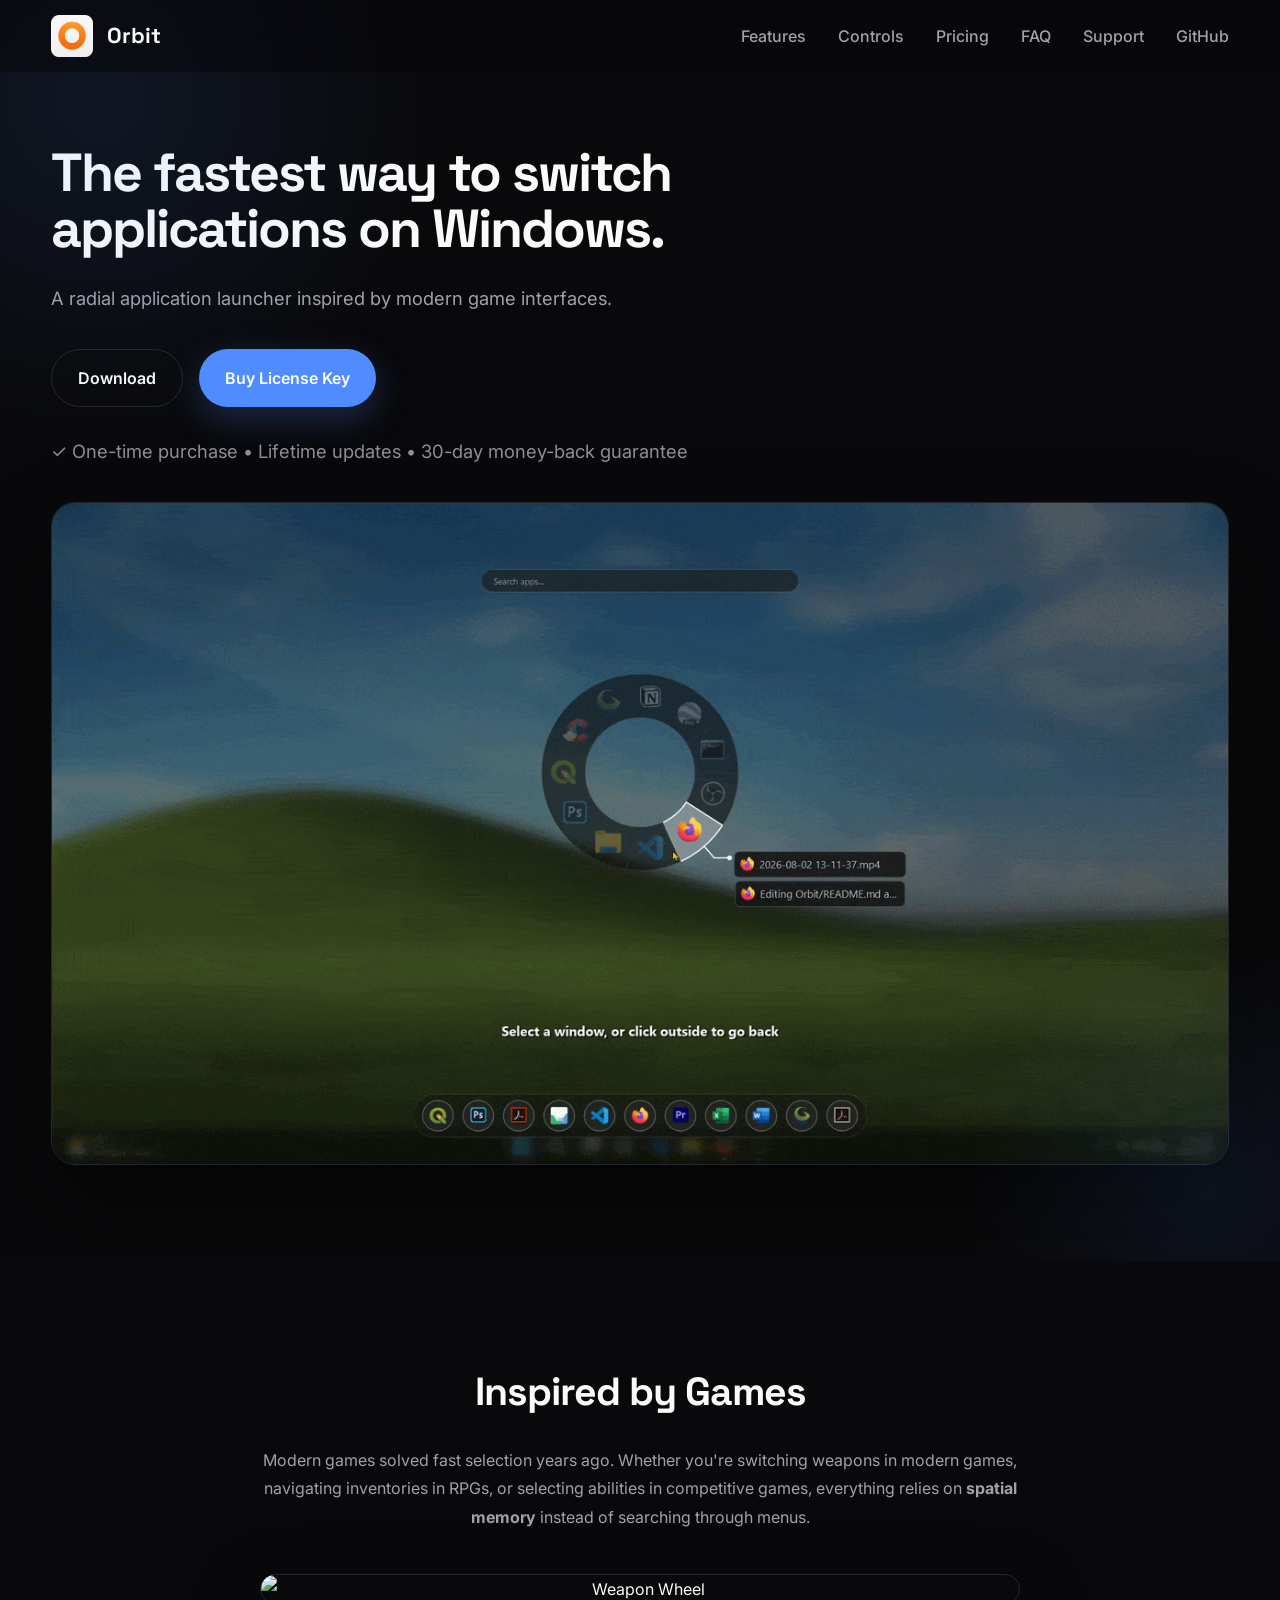
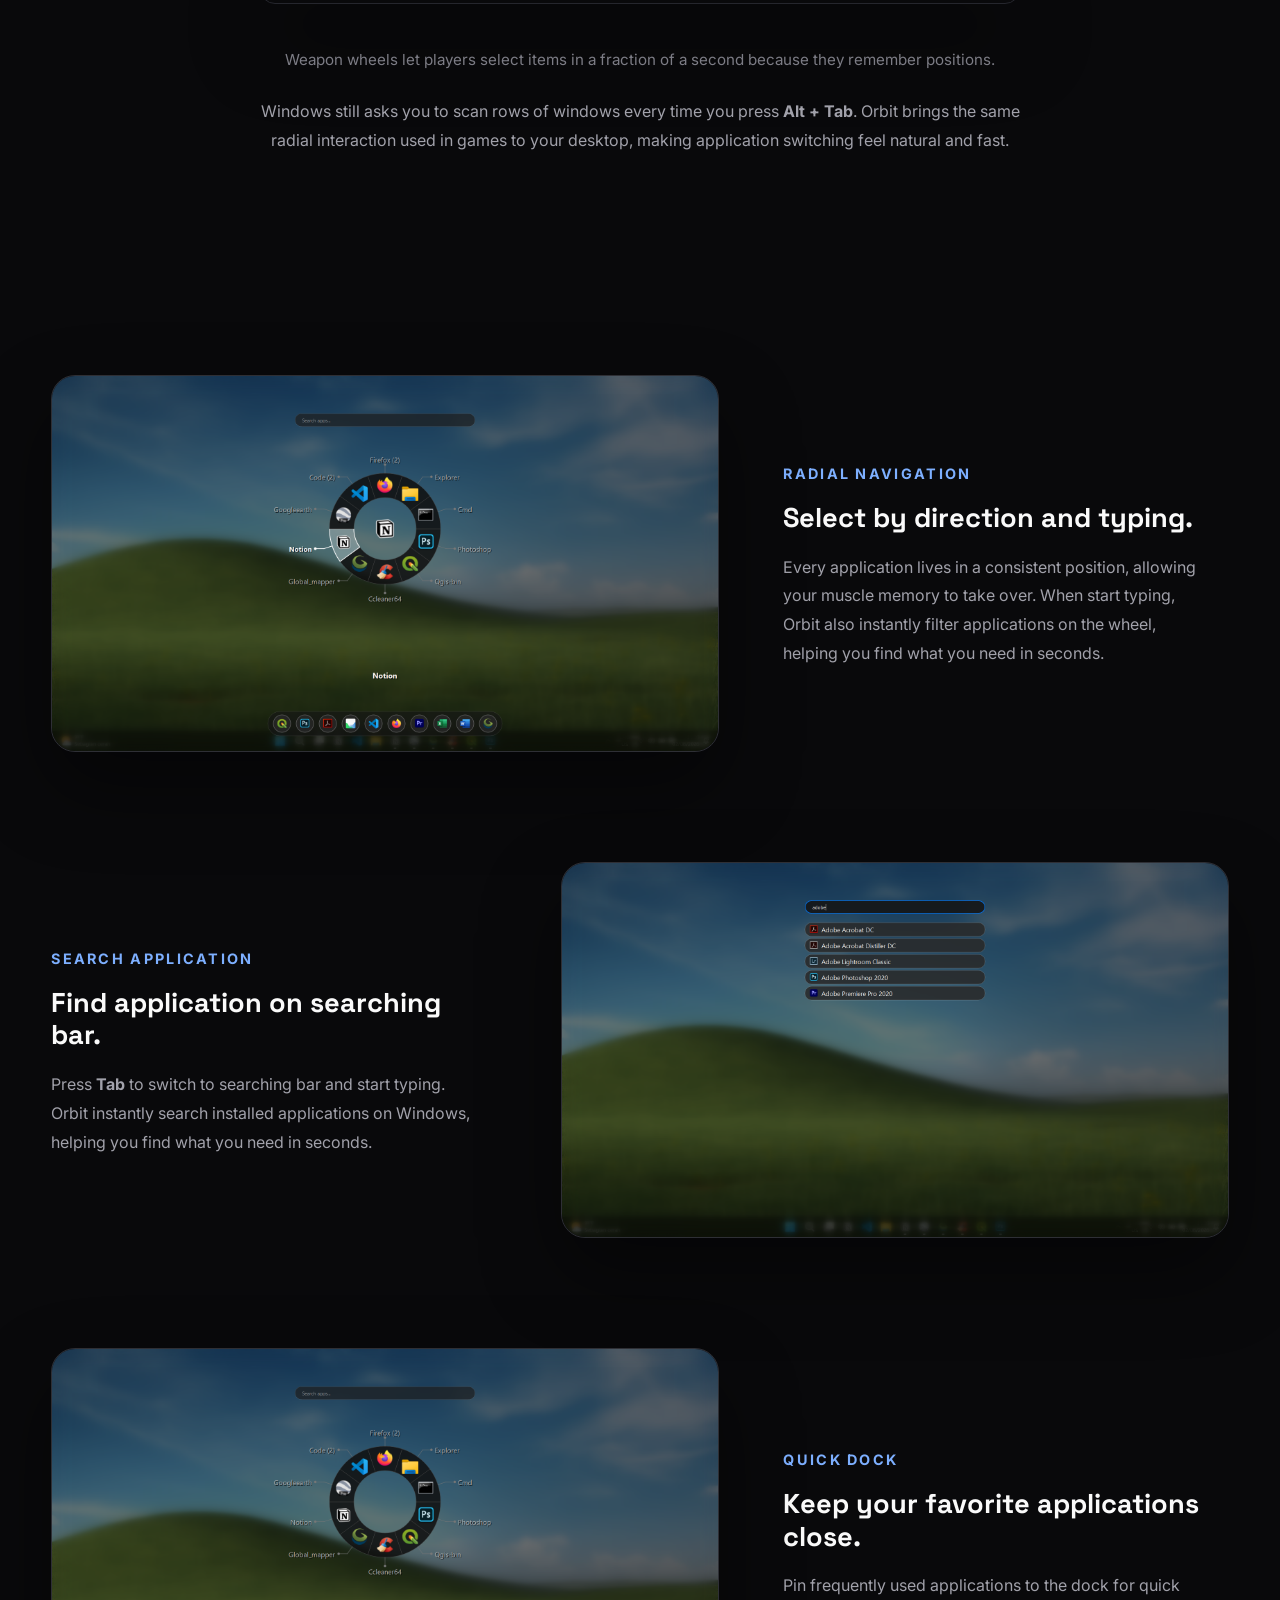
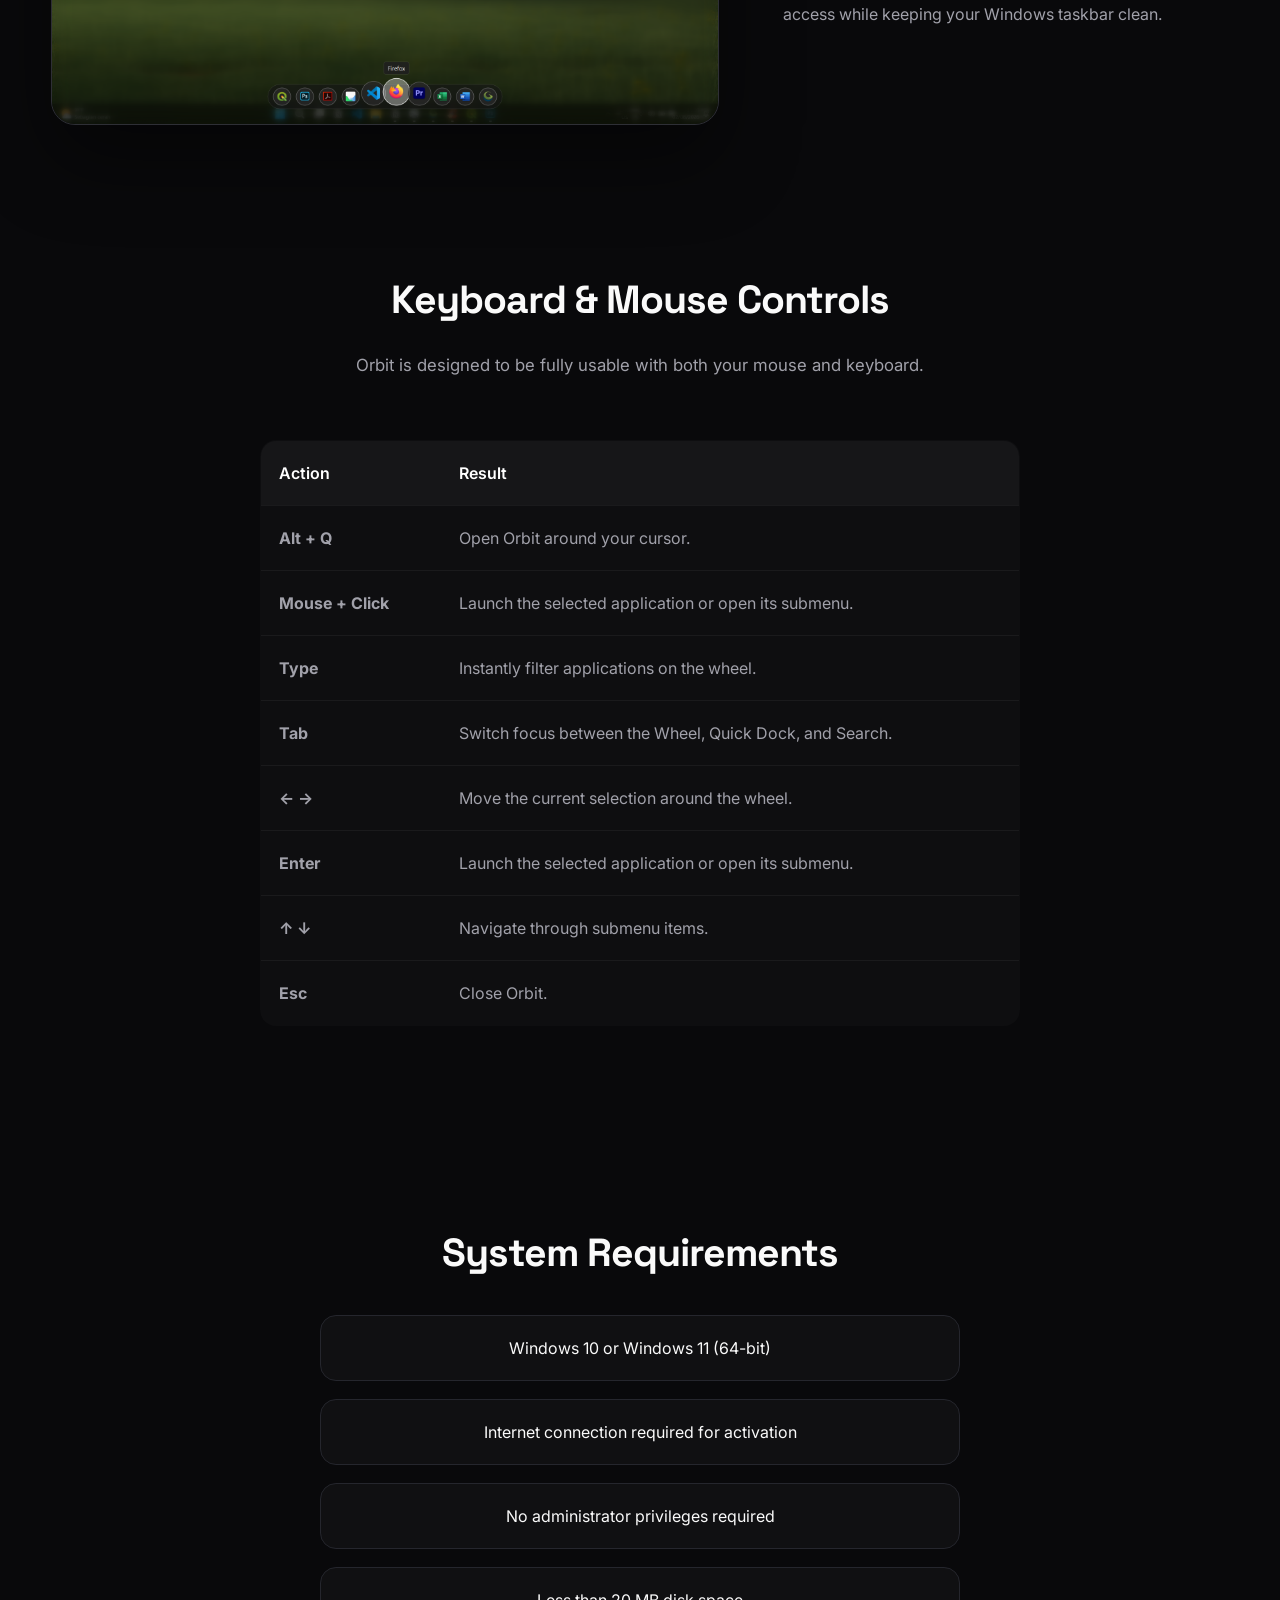
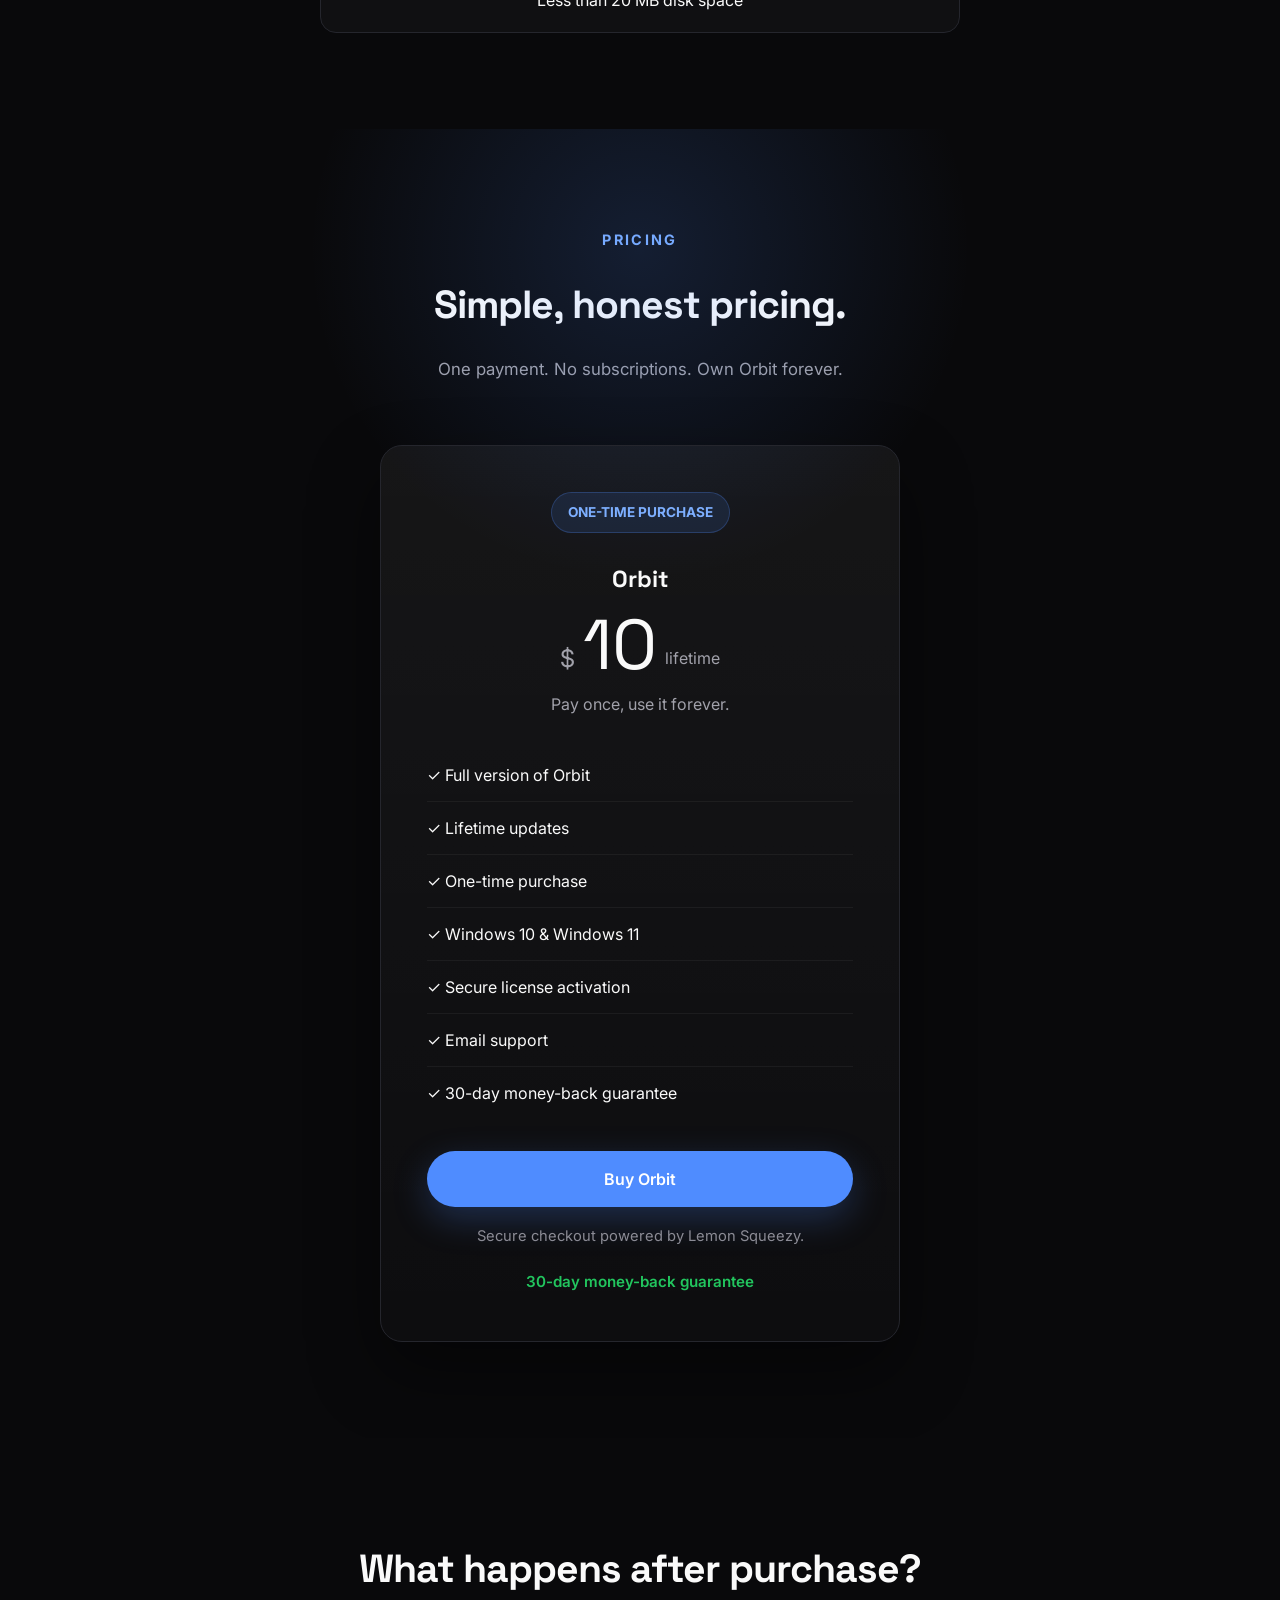
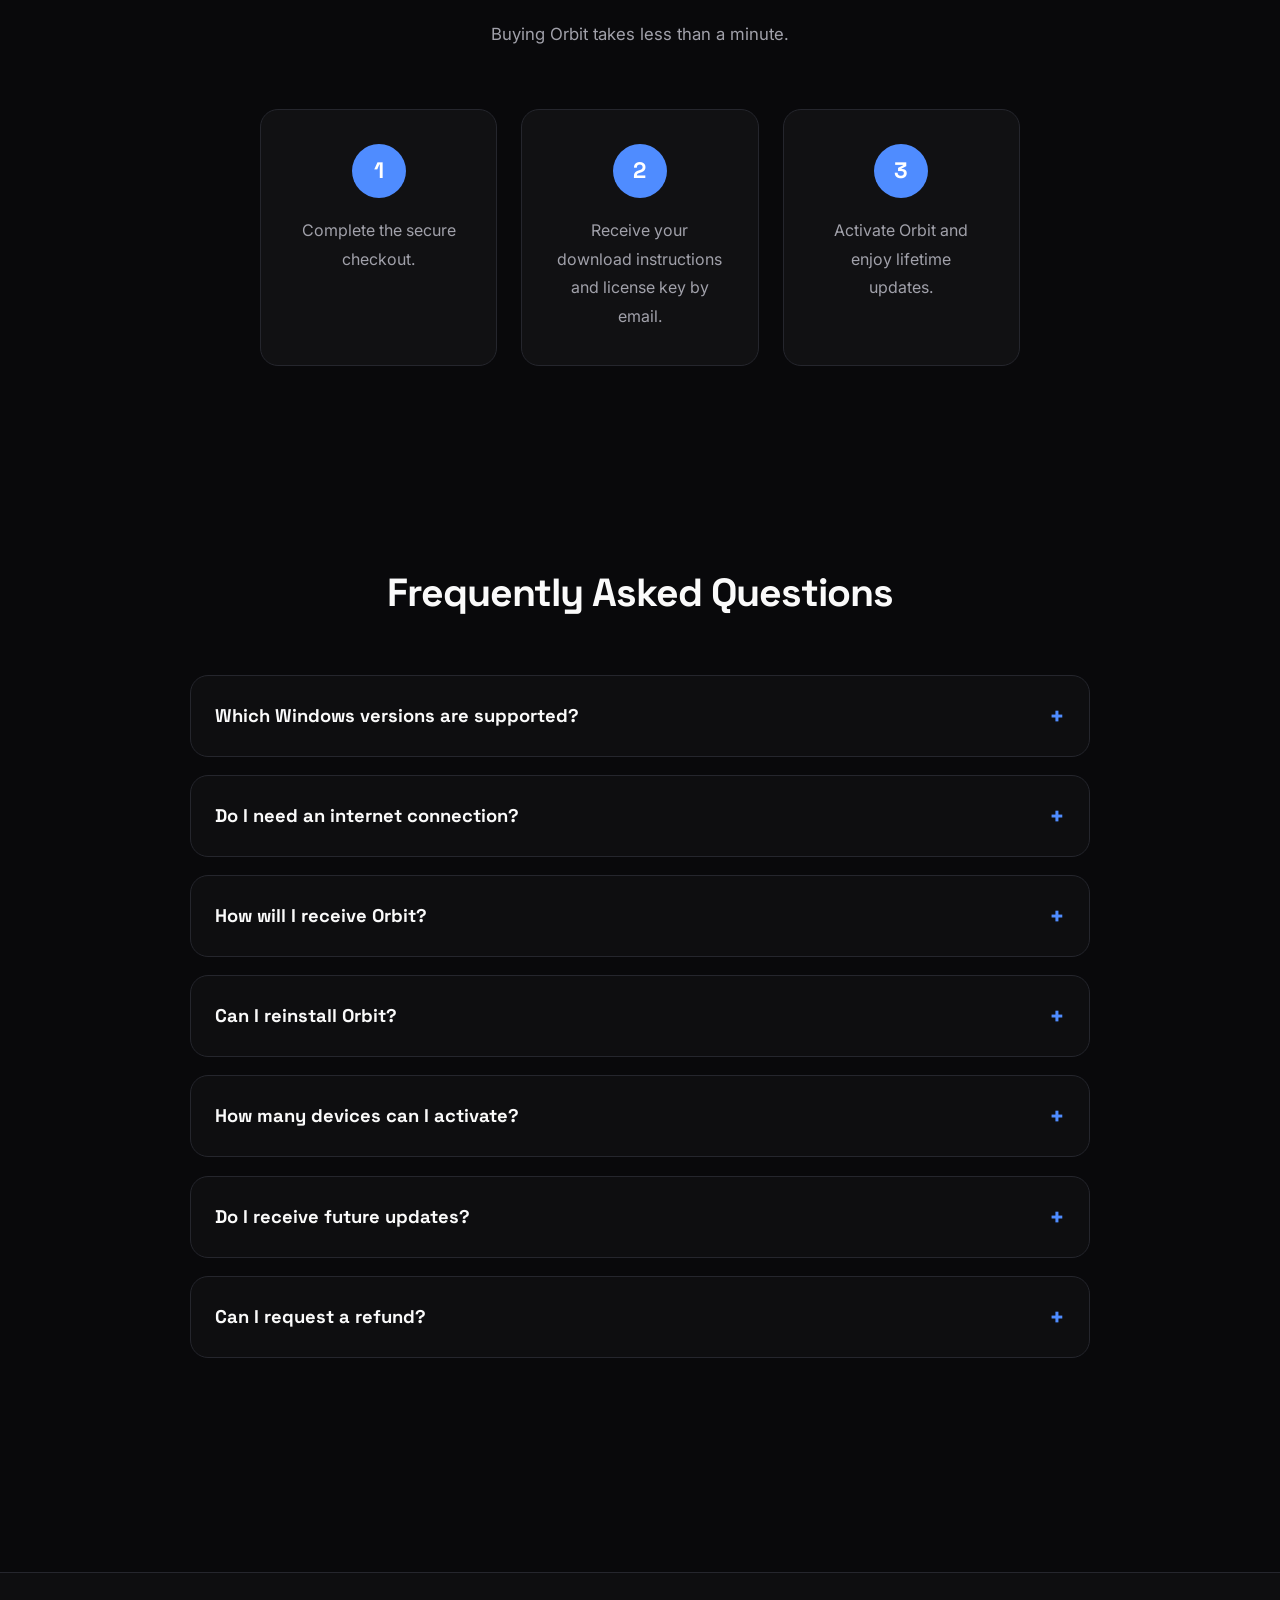
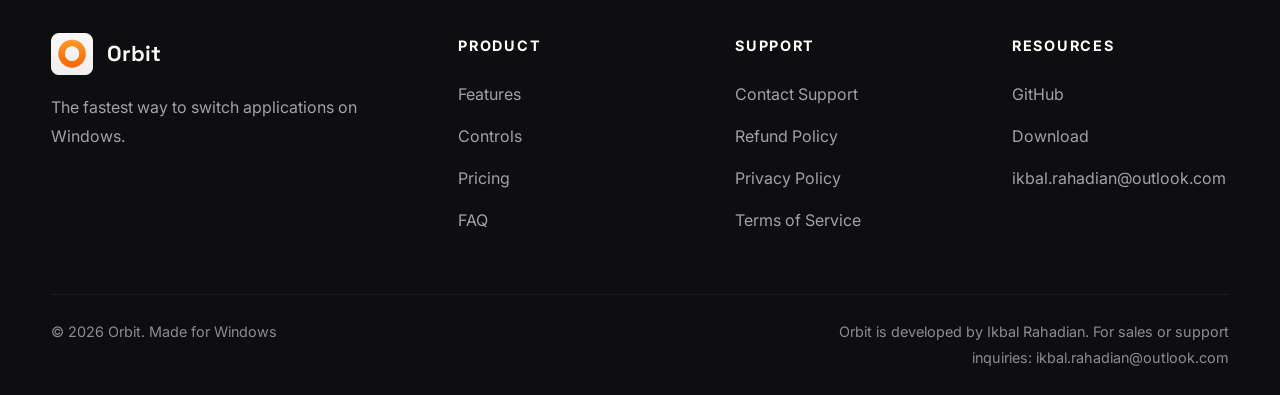
==== commit 6f57e85d: "Update index.html" ====
--- a/web/index.html
+++ b/web/index.html
@@ -4,6 +4,7 @@
     <meta charset="UTF-8" />
     <meta name="viewport" content="width=device-width, initial-scale=1.0" />
     <title>Orbit — The fastest way to switch applications on Windows</title>
+    <link rel="icon" type="image/png" href="assets/icon/app_icon.png">
     <meta name="description" content="Orbit is a Windows application launcher and switcher that uses radial menus and spatial memory to help you launch apps faster. One-time purchase with lifetime updates.">
     <link rel="preconnect" href="https://fonts.googleapis.com" />
     <link rel="preconnect" href="https://fonts.gstatic.com" crossorigin />
--- a/web/style.css
+++ b/web/style.css
@@ -1,506 +1,8224 @@
-/* ========================================== Orbit Website ========================================== */
- @import url('https://fonts.googleapis.com/css2?family=Inter:wght@400;500;600;700;800&family=Space+Grotesk:wght@500;700&display=swap');
- :root{
-	 --bg:#09090B;
-	 --surface:#111216;
-	 --border:#23242B;
-	 --text:#FAFAFA;
-	 --muted:#A1A1AA;
-	 --primary:#4F8CFF;
-	 --primaryHover:#6CA2FF;
-	 --max-width:1180px;
-	 --radius:18px;
-}
-/* ========================================== */
- *{
-	 margin:0;
-	 padding:0;
-	 box-sizing:border-box;
-}
- html{
-	 scroll-behavior:smooth;
-}
- body{
-	 background:var(--bg);
-	 color:var(--text);
-	 font-family:Inter,sans-serif;
-	 line-height:1.7;
-	 -webkit-font-smoothing:antialiased;
-}
- img{
-	 display:block;
-	 max-width:100%;
-}
- a{
-	 color:inherit;
-	 text-decoration:none;
-}
-/* ========================================== */
- .container{
-	 width:min(92%,var(--max-width));
-	 margin:auto;
-}
- .narrow{
-	 max-width:760px;
-}
-/* ========================================== */
- section{
-	 padding:90px 0;
-}
-/* ========================================== SCROLL ANIMATION ========================================== */
- .fade{
-	 opacity:0;
-	 transform:translateY(30px);
-	 transition:opacity .6s ease, transform .6s ease;
-}
- .fade.show{
-	 opacity:1;
-	 transform:translateY(0);
-}
- @media (prefers-reduced-motion: reduce){
-	 .fade{
-		 opacity:1;
-		 transform:none;
-		 transition:none;
-	}
-}
-/* ========================================== */
- h1{
-	 font-family:"Space Grotesk",sans-serif;
-	 font-size:3.6rem;
-	 line-height:1.05;
-	 font-weight:700;
-	 letter-spacing:-2px;
-	 margin-bottom:24px;
-}
- h2{
-	 font-family:"Space Grotesk",sans-serif;
-	 font-size:2.3rem;
-	 margin-bottom:24px;
-	 text-align:center;
-	 letter-spacing:-1px;
-}
- h3{
-	 font-size:1.3rem;
-	 margin-bottom:14px;
-}
-  p{
-	 color:var(--muted);
-	 font-size:1.05rem;
-}
-/* ========================================== HEADER ========================================== */
- header{
-	 position:fixed;
-	 top:0;
-	 width:100%;
-	 z-index:999;
-	 backdrop-filter:blur(18px);
-	 background:rgba(9,9,11,.55);
-	 transition:.3s;
-}
- header.scrolled{
-	 background:rgba(9,9,11,.92);
-	 border-bottom:1px solid rgba(255,255,255,.05);
-}
-  .nav{
-	 height:70px;
-	 display:flex;
-	 align-items:center;
-	 justify-content:space-between;
-}
- .logo{
-	 display:flex;
-	 align-items:center;
-	 gap:14px;
-}
- .logo img{
-	 width:42px;
-}
- .logo span{
-	 font-family:"Space Grotesk";
-	 font-size:1.35rem;
-	 font-weight:700;
-}
- nav{
-	 display:flex;
-	 gap:34px;
-}
- nav a{
-	 color:var(--muted);
-	 transition:.25s;
-	 font-weight:500;
-}
- nav a:hover{
-	 color:white;
-}
-/* ========================================== HERO ========================================== */
-  .hero{
-	 padding-top:130px;
-	 text-align:left;
-}
-  .hero h1{
-	 max-width:900px;
-	 margin:0px;
-     font-size:3.1rem;
-}
-  .hero p{
-	 max-width:720px;
-	 margin: 18px 0px 32px;
-	 font-size:1.2rem;
-}
-  .hero-buttons{
-	 display:flex;
-	 justify-content:left;
-	 gap:16px;
-	 margin-bottom:48px;
-}
- .hero-image{
-	 border-radius:22px;
-	 border:1px solid var(--border);
-	 box-shadow: 0 40px 90px rgba(0,0,0,.45);
-}
-/* ========================================== BUTTONS ========================================== */
-  .btn{
-	 display:inline-flex;
-	 align-items:center;
-	 justify-content:center;
-	 padding: 13px 24px;
-	 border-radius:999px;
-	 transition:.25s;
-	 font-weight:600;
-}
- .btn-primary{
-	 background:var(--primary);
-	 color:white;
-}
- .btn-primary:hover{
-	 background:var(--primaryHover);
-	 transform:translateY(-2px);
-}
- .btn-secondary{
-	 border:1px solid var(--border);
-}
- .btn-secondary:hover{
-	 background:rgba(255,255,255,.04);
-}
-/* ========================================== INSPIRED BY GAMES ========================================== */
- .games{
-	 text-align:center;
-}
- .games h2{
-	 margin-bottom:20px;
-}
- .games p{
-	 max-width:760px;
-	 margin:0 auto 24px;
-}
- .game-demo{
-	 margin:40px auto;
-	 border-radius:22px;
-	 border:1px solid var(--border);
-	 overflow:hidden;
-	 box-shadow: 0 35px 80px rgba(0,0,0,.45);
-}
-  .caption{
-	 font-size:.95rem;
-	 color:#7C7C85;
-	 margin-top:-10px;
-}
-/* ========================================== PRODUCT SHOWCASE ========================================== */
-  .showcase{
-	 padding:100px 0;
-}
-  .showcase-item{
-	 display:grid;
-	 grid-template-columns: 1.2fr .8fr;
-	 gap:60px;
-	 align-items:center;
-	 margin-bottom:100px;
-}
- .showcase-item.reverse{
-	 grid-template-columns: .8fr 1.2fr;
-}
- .showcase-item.reverse .text{
-	 order:1;
-}
- .showcase-item.reverse .image{
-	 order:2;
-}
- .image{
-	 position:relative;
-}
- .image img{
-	 width:100%;
-	 border-radius:22px;
-	 border:1px solid var(--border);
-	 box-shadow: 0 40px 90px rgba(0,0,0,.45);
-	 transition:.4s;
-}
- .image img:hover{
-	 transform:translateY(-8px);
-}
- .text{
-	 max-width:420px;
-}
-  .text span{
-	 display:inline-block;
-	 color:#7DAFFF;
-	 font-size:.95rem;
-	 margin-bottom:14px;
-	 letter-spacing:.15em;
-	 text-transform:uppercase;
-}
-  .text h3{
-	 font-family:"Space Grotesk";
-	 font-size:1.7rem;
-	 line-height:1.15;
-	 margin-bottom:16px;
-}
-  .text p{
-	 font-size:1rem;
-}
-/* ========================================== CONTROLS ========================================== */
-  .controls{
-	 padding-top:30px;
-}
- .controls table{
-	 width:100%;
-	 border-collapse:collapse;
-	 margin-top:32px;
-}
- .controls th{
-	 text-align:left;
-	 padding:16px;
-	 color:white;
-	 font-weight:600;
-	 border-bottom:1px solid var(--border);
-}
- .controls td{
-	 padding:16px;
-	 color:var(--muted);
-	 border-bottom:1px solid var(--border);
-}
- .controls tr{
-	 transition:.25s;
-}
- .controls tr:hover{
-	 background:rgba(255,255,255,.02);
-}
-/* ========================================== SECTION TITLE ========================================== */
-  .section-title{
-	 max-width:760px;
-	 margin:0 auto 50px;
-	 text-align:center;
-}
- .section-title h2{
-	 margin-bottom:16px;
-}
- .section-title p{
-	 font-size:1.05rem;
-}
-/* ========================================== IMAGE EFFECT ========================================== */
- .image::after{
-	 content:"";
-	 position:absolute;
-	 inset:0;
-	 border-radius:22px;
-	 pointer-events:none;
-	 box-shadow: inset 0 0 0 1px rgba(255,255,255,.03);
-}
-/* ========================================== RESPONSIVE (Showcase) ========================================== */
- @media(max-width:950px){
-	 .showcase-item, .showcase-item.reverse{
-		 grid-template-columns:1fr;
-		 gap:36px;
-		 margin-bottom:80px;
-	}
-	 .showcase-item.reverse .text, .showcase-item.reverse .image{
-		 order:unset;
-	}
-	 .text{
-		 max-width:100%;
-		 text-align:center;
-		 margin:auto;
-	}
-}
-/* ========================================== PRICING ========================================== */
- .pricing{
-	 position:relative;
-	 text-align:center;
-	 overflow:hidden;
-}
- .pricing::before{
-	 content:"";
-	 position:absolute;
-	 top:-200px;
-	 left:50%;
-	 transform:translateX(-50%);
-	 width:720px;
-	 height:720px;
-	 background:radial-gradient(circle, rgba(79,140,255,.14), transparent 60%);
-	 pointer-events:none;
-}
- .eyebrow{
-	 display:inline-block;
-	 color:#7DAFFF;
-	 font-size:.95rem;
-	 letter-spacing:.15em;
-	 text-transform:uppercase;
-	 margin-bottom:18px;
-}
- .price-card{
-	 position:relative;
-	 max-width:480px;
-	 margin:0 auto;
-	 padding:40px 36px;
-	 background:linear-gradient(180deg, rgba(255,255,255,.04), rgba(255,255,255,0));
-	 border:1px solid var(--border);
-	 border-radius:var(--radius);
-	 text-align:center;
-	 box-shadow: 0 30px 70px rgba(0,0,0,.4);
-	 transition:.3s;
-}
- .price-card:hover{
-	 transform:translateY(-4px);
-	 border-color:rgba(79,140,255,.45);
-}
- .badge{
-	 display:inline-block;
-	 padding:6px 14px;
-	 background:rgba(79,140,255,.12);
-	 color:#7DAFFF;
-	 border:1px solid rgba(79,140,255,.3);
-	 border-radius:999px;
-	 font-size:.85rem;
-	 font-weight:600;
-	 letter-spacing:.05em;
-	 text-transform:uppercase;
-	 margin-bottom:24px;
-}
- .price-name{
-	 font-family:"Space Grotesk",sans-serif;
-	 font-size:1.5rem;
-	 font-weight:700;
-	 margin-bottom:10px;
-}
- .price{
-	 display:flex;
-	 align-items:baseline;
-	 justify-content:center;
-	 gap:6px;
-	 margin-bottom:12px;
-}
- .currency{
-	 font-size:1.6rem;
-	 color:var(--muted);
-	 font-weight:600;
-}
- .amount{
-	 font-family:"Space Grotesk",sans-serif;
-	 font-size:4rem;
-	 font-weight:700;
-	 line-height:1;
-	 letter-spacing:-2px;
-}
- .per{
-	 color:var(--muted);
-	 font-size:1rem;
-}
- .price-desc{
-	 margin-bottom:30px;
-}
- .price-features{
-	 list-style:none;
-	 text-align:left;
-	 margin-bottom:30px;
-}
- .price-features li{
-	 display:flex;
-	 align-items:center;
-	 gap:12px;
-	 padding:9px 0;
-	 color:var(--text);
-	 border-bottom:1px solid rgba(255,255,255,.05);
-}
- .price-features li:last-child{
-	 border-bottom:none;
-}
- .check{
-	 display:inline-flex;
-	 align-items:center;
-	 justify-content:center;
-	 width:22px;
-	 height:22px;
-	 border-radius:50%;
-	 background:rgba(79,140,255,.15);
-	 color:#7DAFFF;
-	 font-size:.8rem;
-	 font-weight:700;
-	 flex-shrink:0;
-}
- .price-card .btn{
-	 width:100%;
-}
- .guarantee{
-	 font-size:.9rem;
-	 margin-top:16px;
-	 color:#7C7C85;
-}
-/* ========================================== FOOTER ========================================== */
- footer{
-	 border-top:1px solid var(--border);
-	 background:rgba(255,255,255,.02);
-}
- .footer-top{
-	 display:grid;
-	 grid-template-columns: 1.5fr 1fr 1fr;
-	 gap:60px;
-	 padding:48px 0 36px;
-}
- .footer-brand p{
-	 max-width:280px;
-	 margin-top:16px;
-	 font-size:1rem;
-}
- .footer-col{
-	 display:flex;
-	 flex-direction:column;
-	 gap:14px;
-}
- .footer-col h4{
-	 font-size:.95rem;
-	 letter-spacing:.1em;
-	 text-transform:uppercase;
-	 color:var(--text);
-	 margin-bottom:6px;
-}
- .footer-col a{
-	 color:var(--muted);
-	 font-size:.98rem;
-	 transition:.25s;
-	 width:fit-content;
-}
- .footer-col a:hover{
-	 color:white;
-}
- .footer-bottom{
-	 display:flex;
-	 align-items:center;
-	 justify-content:space-between;
-	 gap:20px;
-	 padding:20px 0;
-	 border-top:1px solid var(--border);
-}
- .footer-bottom p{
-	 font-size:.9rem;
-}
- @media(max-width:950px){
-	 .footer-top{
-		 grid-template-columns:1fr;
-		 gap:36px;
-	}
-	 .footer-bottom{
-		 flex-direction:column;
-		 text-align:center;
-	}
-}
+/* ==========================================================
+   Orbit Website
+   style.css
+   Part 1
+   ========================================================== */
+
+@import url("https://fonts.googleapis.com/css2?family=Inter:wght@400;500;600;700;800&family=Space+Grotesk:wght@500;700&display=swap");
+
+/* ==========================================================
+   Root
+   ========================================================== */
+
+:root {
+	--bg: #09090B;
+	--surface: #111216;
+	--surface-2: #17181E;
+	--border: #25262D;
+	--text: #FAFAFA;
+	--muted: #A1A1AA;
+	--primary: #4F8CFF;
+	--primary-hover: #6EA5FF;
+	--success: #22C55E;
+	--radius: 18px;
+	--container: 1180px;
+	--transition: .28s ease;
+}
+
+/* ==========================================================
+   Reset
+   ========================================================== */
+
+*,
+*::before,
+*::after {
+	margin: 0;
+	padding: 0;
+	box-sizing: border-box;
+}
+
+html {
+	scroll-behavior: smooth;
+}
+
+body {
+	background: var(--bg);
+	color: var(--text);
+	font-family: Inter,sans-serif;
+	line-height: 1.75;
+	-webkit-font-smoothing: antialiased;
+	text-rendering: optimizeLegibility;
+}
+
+img {
+	display: block;
+	max-width: 100%;
+}
+
+a {
+	color: inherit;
+	text-decoration: none;
+}
+
+button {
+	font: inherit;
+}
+
+/* ==========================================================
+   Accessibility
+   ========================================================== */
+
+::selection {
+	background: var(--primary);
+	color: white;
+}
+
+a:focus-visible,
+button:focus-visible {
+	outline: 2px solid var(--primary);
+	outline-offset: 4px;
+	border-radius: 6px;
+}
+
+/* ==========================================================
+   Scrollbar
+   ========================================================== */
+
+::-webkit-scrollbar {
+	width: 10px;
+}
+
+::-webkit-scrollbar-track {
+	background: #09090B;
+}
+
+::-webkit-scrollbar-thumb {
+	background: #30333A;
+	border-radius: 999px;
+}
+
+::-webkit-scrollbar-thumb:hover {
+	background: var(--primary);
+}
+
+/* ==========================================================
+   Layout
+   ========================================================== */
+
+.container {
+	width: min(92%,var(--container));
+	margin: auto;
+}
+
+.narrow {
+	max-width: 760px;
+}
+
+section {
+	padding: 96px 0;
+}
+
+.page {
+	padding-top: 140px;
+	padding-bottom: 90px;
+}
+
+/* ==========================================================
+   Typography
+   ========================================================== */
+
+h1 {
+	font-family: "Space Grotesk",sans-serif;
+	font-size: 3.35rem;
+	line-height: 1.05;
+	letter-spacing: -2px;
+	margin-bottom: 24px;
+}
+
+h2 {
+	font-family: "Space Grotesk",sans-serif;
+	font-size: 2.45rem;
+	letter-spacing: -1px;
+	text-align: center;
+	margin-bottom: 18px;
+}
+
+h3 {
+	font-family: "Space Grotesk",sans-serif;
+	font-size: 1.45rem;
+	margin-bottom: 14px;
+}
+
+p {
+	color: var(--muted);
+	font-size: 1rem;
+	line-height: 1.8;
+}
+
+ul {
+	padding-left: 20px;
+}
+
+/* ==========================================================
+   Section Title
+   ========================================================== */
+
+.section-title {
+	max-width: 760px;
+	margin: 0 auto 60px;
+	text-align: center;
+}
+
+.section-title h2 {
+	margin-bottom: 16px;
+}
+
+.section-title p {
+	font-size: 1.05rem;
+}
+
+.eyebrow {
+	display: inline-block;
+	margin-bottom: 18px;
+	color: #7DAFFF;
+	letter-spacing: .16em;
+	text-transform: uppercase;
+	font-size: .9rem;
+	font-weight: 700;
+}
+
+/* ==========================================================
+   Fade Animation
+   ========================================================== */
+
+.fade {
+	opacity: 0;
+	transform: translateY(30px);
+	transition: opacity .7s ease,
+        transform .7s ease;
+}
+
+.fade.show {
+	opacity: 1;
+	transform: none;
+}
+
+@media(prefers-reduced-motion:reduce) {
+
+	.fade {
+		opacity: 1;
+		transform: none;
+		transition: none;
+	}
+}
+
+/* ==========================================================
+   Header
+   ========================================================== */
+
+header {
+	position: fixed;
+	top: 0;
+	left: 0;
+	width: 100%;
+	z-index: 999;
+	backdrop-filter: blur(18px);
+	background: rgba(9,9,11,.55);
+	transition: var(--transition);
+}
+
+header.scrolled {
+	background: rgba(9,9,11,.92);
+	border-bottom: 1px solid rgba(255,255,255,.05);
+}
+
+.nav {
+	height: 72px;
+	display: flex;
+	justify-content: space-between;
+	align-items: center;
+}
+
+.logo {
+	display: flex;
+	align-items: center;
+	gap: 14px;
+}
+
+.logo img {
+	width: 42px;
+}
+
+.logo span {
+	font-family: "Space Grotesk";
+	font-size: 1.35rem;
+	font-weight: 700;
+}
+
+/* ==========================================================
+   Navigation
+   ========================================================== */
+
+nav {
+	display: flex;
+	gap: 32px;
+}
+
+nav a {
+	position: relative;
+	color: var(--muted);
+	font-weight: 500;
+	transition: var(--transition);
+}
+
+nav a:hover {
+	color: white;
+}
+
+nav a::after {
+	content: "";
+	position: absolute;
+	left: 0;
+	bottom: -8px;
+	width: 0;
+	height: 2px;
+	background: var(--primary);
+	transition: var(--transition);
+}
+
+nav a:hover::after {
+	width: 100%;
+}
+
+nav a.active {
+	color: white;
+}
+
+nav a.active::after {
+	width: 100%;
+}
+
+/* ==========================================================
+   Hero
+   ========================================================== */
+
+.hero {
+	padding-top: 145px;
+}
+
+.hero h1 {
+	max-width: 900px;
+}
+
+.hero p {
+	max-width: 700px;
+	margin: 20px 0 34px;
+	font-size: 1.15rem;
+}
+
+.hero-buttons {
+	display: flex;
+	gap: 16px;
+	flex-wrap: wrap;
+	margin-bottom: 28px;
+}
+
+.hero-note {
+	display: flex;
+	flex-wrap: wrap;
+	gap: 18px;
+	color: #8E8E98;
+	font-size: .95rem;
+	margin-bottom: 50px;
+}
+
+.hero-image {
+	border-radius: 24px;
+	border: 1px solid var(--border);
+	box-shadow: 0 45px 90px rgba(0,0,0,.45);
+}
+
+/* ==========================================================
+   Buttons
+   ========================================================== */
+
+.btn {
+	display: inline-flex;
+	align-items: center;
+	justify-content: center;
+	padding: 14px 26px;
+	border-radius: 999px;
+	font-weight: 600;
+	transition: var(--transition);
+}
+
+.btn-primary {
+	color: white;
+	background: var(--primary);
+	box-shadow: 0 12px 35px rgba(79,140,255,.25);
+}
+
+.btn-primary:hover {
+	background: var(--primary-hover);
+	transform: translateY(-3px);
+	box-shadow: 0 20px 45px rgba(79,140,255,.35);
+}
+
+.btn-secondary {
+	border: 1px solid var(--border);
+}
+
+.btn-secondary:hover {
+	background: rgba(255,255,255,.04);
+	transform: translateY(-3px);
+}
+
+/* ==========================================================
+   Responsive
+   ========================================================== */
+
+@media(max-width:900px) {
+
+	h1 {
+		font-size: 2.7rem;
+	}
+
+	h2 {
+		font-size: 2rem;
+	}
+
+	.nav {
+		height: auto;
+		padding: 18px 0;
+		flex-direction: column;
+		gap: 18px;
+	}
+
+	nav {
+		flex-wrap: wrap;
+		justify-content: center;
+		gap: 20px;
+	}
+
+	.hero {
+		padding-top: 170px;
+	}
+
+	.hero-buttons {
+		justify-content: center;
+	}
+
+	.hero {
+		text-align: center;
+	}
+
+	.hero p {
+		margin-left: auto;
+		margin-right: auto;
+	}
+
+	.hero-note {
+		justify-content: center;
+	}
+}
+
+/* ==========================================================
+   Orbit Website
+   style.css
+   Part 2
+   Games • Showcase • Controls • Requirements
+   Pricing • Purchase Flow
+   ========================================================== */
+
+/* ==========================================================
+   Inspired by Games
+   ========================================================== */
+
+.games {
+	text-align: center;
+}
+
+.games h2 {
+	margin-bottom: 20px;
+}
+
+.games p {
+	max-width: 760px;
+	margin: 0 auto 24px;
+}
+
+.game-demo {
+	margin: 42px auto;
+	border-radius: 24px;
+	border: 1px solid var(--border);
+	overflow: hidden;
+	box-shadow: 0 35px 80px rgba(0,0,0,.45);
+}
+
+.caption {
+	color: #7C7C85;
+	font-size: .95rem;
+	margin-top: -8px;
+}
+
+/* ==========================================================
+   Showcase
+   ========================================================== */
+
+.showcase {
+	padding: 100px 0;
+}
+
+.showcase-item {
+	display: grid;
+	grid-template-columns: 1.2fr .8fr;
+	gap: 64px;
+	align-items: center;
+	margin-bottom: 110px;
+}
+
+.showcase-item:last-child {
+	margin-bottom: 0;
+}
+
+.showcase-item.reverse {
+	grid-template-columns: .8fr 1.2fr;
+}
+
+.showcase-item.reverse .image {
+	order: 2;
+}
+
+.showcase-item.reverse .text {
+	order: 1;
+}
+
+.image {
+	position: relative;
+}
+
+.image img {
+	width: 100%;
+	border-radius: 24px;
+	border: 1px solid var(--border);
+	box-shadow: 0 35px 80px rgba(0,0,0,.45);
+	transition: .35s;
+}
+
+.image img:hover {
+	transform: translateY(-8px);
+}
+
+.image::after {
+	content: "";
+	position: absolute;
+	inset: 0;
+	border-radius: 24px;
+	box-shadow: inset 0 0 0 1px rgba(255,255,255,.04);
+	pointer-events: none;
+}
+
+.text {
+	max-width: 430px;
+}
+
+.text span {
+	display: inline-block;
+	margin-bottom: 16px;
+	color: #7DAFFF;
+	letter-spacing: .16em;
+	text-transform: uppercase;
+	font-size: .9rem;
+	font-weight: 700;
+}
+
+.text h3 {
+	font-size: 1.7rem;
+	line-height: 1.2;
+	margin-bottom: 18px;
+}
+
+.text p {
+	font-size: 1rem;
+}
+
+/* ==========================================================
+   Controls
+   ========================================================== */
+
+.controls {
+	padding-top: 40px;
+}
+
+.controls table {
+	width: 100%;
+	border-collapse: collapse;
+	overflow: hidden;
+	border-radius: 16px;
+	background: rgba(255,255,255,.02);
+	border: 1px solid var(--border);
+}
+
+.controls th {
+	background: rgba(255,255,255,.03);
+	color: white;
+	text-align: left;
+	padding: 18px;
+	font-weight: 600;
+}
+
+.controls td {
+	padding: 18px;
+	color: var(--muted);
+	border-top: 1px solid rgba(255,255,255,.05);
+}
+
+.controls tr {
+	transition: .25s;
+}
+
+.controls tr:hover {
+	background: rgba(255,255,255,.03);
+}
+
+/* ==========================================================
+   Requirements
+   ========================================================== */
+
+.requirements {
+	text-align: center;
+}
+
+.requirements h2 {
+	margin-bottom: 28px;
+}
+
+.requirements ul {
+	list-style: none;
+	max-width: 640px;
+	margin: auto;
+	display: grid;
+	gap: 18px;
+	padding: 0;
+}
+
+.requirements li {
+	background: rgba(255,255,255,.03);
+	border: 1px solid var(--border);
+	border-radius: 16px;
+	padding: 18px 24px;
+	transition: .25s;
+}
+
+.requirements li:hover {
+	border-color: rgba(79,140,255,.35);
+	transform: translateY(-3px);
+}
+
+/* ==========================================================
+   Pricing
+   ========================================================== */
+
+.pricing {
+	position: relative;
+	overflow: hidden;
+	text-align: center;
+}
+
+.pricing::before {
+	content: "";
+	position: absolute;
+	left: 50%;
+	top: -240px;
+	transform: translateX(-50%);
+	width: 720px;
+	height: 720px;
+	background: radial-gradient(circle,
+
+        rgba(79,140,255,.16),
+
+        transparent 65%);
+	pointer-events: none;
+}
+
+.price-card {
+	position: relative;
+	max-width: 520px;
+	margin: auto;
+	padding: 46px;
+	border-radius: 22px;
+	border: 1px solid var(--border);
+	background: linear-gradient(
+
+            180deg,
+
+            rgba(255,255,255,.05),
+
+            rgba(255,255,255,.015)
+
+        );
+	box-shadow: 0 30px 70px rgba(0,0,0,.45);
+	transition: .3s;
+}
+
+.price-card:hover {
+	transform: translateY(-6px);
+	border-color: rgba(79,140,255,.45);
+}
+
+.badge {
+	display: inline-flex;
+	align-items: center;
+	justify-content: center;
+	padding: 8px 16px;
+	border-radius: 999px;
+	background: rgba(79,140,255,.12);
+	color: #7DAFFF;
+	border: 1px solid rgba(79,140,255,.25);
+	font-size: .85rem;
+	font-weight: 700;
+	text-transform: uppercase;
+	margin-bottom: 26px;
+}
+
+.price-name {
+	margin-bottom: 10px;
+}
+
+.price {
+	display: flex;
+	justify-content: center;
+	align-items: flex-end;
+	gap: 8px;
+	margin-bottom: 10px;
+}
+
+.currency {
+	font-size: 1.5rem;
+	color: var(--muted);
+}
+
+.amount {
+	font-family: "Space Grotesk",sans-serif;
+	font-size: 4.4rem;
+	line-height: 1;
+}
+
+.per {
+	color: var(--muted);
+	margin-bottom: 8px;
+}
+
+.price-desc {
+	margin-bottom: 30px;
+}
+
+.price-features {
+	list-style: none;
+	padding: 0;
+	margin: 0 0 32px;
+	text-align: left;
+}
+
+.price-features li {
+	display: flex;
+	align-items: center;
+	gap: 12px;
+	padding: 12px 0;
+	border-bottom: 1px solid rgba(255,255,255,.05);
+}
+
+.price-features li:last-child {
+	border-bottom: none;
+}
+
+.check {
+	width: 24px;
+	height: 24px;
+	display: inline-flex;
+	align-items: center;
+	justify-content: center;
+	border-radius: 50%;
+	background: rgba(79,140,255,.12);
+	color: #7DAFFF;
+	flex-shrink: 0;
+}
+
+.price-card .btn {
+	width: 100%;
+}
+
+.payment-note {
+	margin-top: 16px;
+	font-size: .92rem;
+	color: #8B8B95;
+}
+
+.guarantee {
+	margin-top: 18px;
+	color: var(--success);
+	font-size: .95rem;
+	font-weight: 600;
+}
+
+/* ==========================================================
+   Purchase Flow
+   ========================================================== */
+
+.purchase-flow {
+	text-align: center;
+}
+
+.steps {
+	display: grid;
+	grid-template-columns: repeat(3,1fr);
+	gap: 24px;
+	margin-top: 50px;
+}
+
+.step {
+	padding: 34px;
+	background: rgba(255,255,255,.03);
+	border: 1px solid var(--border);
+	border-radius: 18px;
+	transition: .3s;
+}
+
+.step:hover {
+	transform: translateY(-5px);
+	border-color: rgba(79,140,255,.35);
+}
+
+.step h3 {
+	width: 54px;
+	height: 54px;
+	margin: 0 auto 18px;
+	border-radius: 50%;
+	background: var(--primary);
+	color: white;
+	display: flex;
+	align-items: center;
+	justify-content: center;
+	font-size: 1.4rem;
+}
+
+.step p {
+	margin: 0;
+}
+
+/* ==========================================================
+   Responsive
+   ========================================================== */
+
+@media (max-width:950px) {
+
+	.showcase-item,
+.showcase-item.reverse {
+		grid-template-columns: 1fr;
+		gap: 42px;
+		margin-bottom: 80px;
+	}
+
+	.showcase-item.reverse .image,
+.showcase-item.reverse .text {
+		order: unset;
+	}
+
+	.text {
+		max-width: 100%;
+		text-align: center;
+		margin: auto;
+	}
+
+	.steps {
+		grid-template-columns: 1fr;
+	}
+
+	/* ==========================================================
+   Orbit Website
+   style.css
+   Part 3A
+   FAQ • Footer • Legal Pages
+   ========================================================== */
+
+/* ==========================================================
+   FAQ
+   ========================================================== */
+
+	.faq {
+		max-width: 900px;
+		margin: auto;
+	}
+
+	.faq h2 {
+		margin-bottom: 48px;
+	}
+
+	.faq-item {
+		background: rgba(255,255,255,.025);
+		border: 1px solid var(--border);
+		border-radius: 18px;
+		margin-bottom: 18px;
+		overflow: hidden;
+		transition: .3s;
+	}
+
+	.faq-item:hover {
+		border-color: rgba(79,140,255,.35);
+	}
+
+	.faq-item h3 {
+		position: relative;
+		margin: 0;
+		padding: 24px 60px 24px 24px;
+		cursor: pointer;
+		font-size: 1.15rem;
+		user-select: none;
+	}
+
+	.faq-item h3::after {
+		content: "+";
+		position: absolute;
+		right: 24px;
+		top: 50%;
+		transform: translateY(-50%);
+		font-size: 1.6rem;
+		color: var(--primary);
+		transition: .25s;
+	}
+
+	.faq-item p {
+		max-height: 0;
+		overflow: hidden;
+		padding: 0 24px;
+		transition: max-height .35s ease,
+
+        padding .35s ease;
+	}
+
+	.faq-item.open {
+		border-color: rgba(79,140,255,.45);
+	}
+
+	.faq-item.open h3::after {
+		transform: translateY(-50%) rotate(45deg);
+	}
+
+	.faq-item.open p {
+		max-height: 250px;
+		padding: 0 24px 24px;
+	}
+
+/* ==========================================================
+   Footer
+   ========================================================== */
+
+	footer {
+		margin-top: 100px;
+		border-top: 1px solid var(--border);
+		background: rgba(255,255,255,.02);
+	}
+
+	.footer-top {
+		display: grid;
+		grid-template-columns: 1.6fr 1fr 1fr 1fr;
+		gap: 60px;
+		padding: 60px 0;
+	}
+
+	.footer-brand p {
+		margin-top: 18px;
+		max-width: 320px;
+	}
+
+	.footer-col {
+		display: flex;
+		flex-direction: column;
+		gap: 14px;
+	}
+
+	.footer-col h4 {
+		font-size: .9rem;
+		text-transform: uppercase;
+		letter-spacing: .12em;
+		color: white;
+		margin-bottom: 8px;
+	}
+
+	.footer-col a {
+		color: var(--muted);
+		transition: .25s;
+		width: fit-content;
+	}
+
+	.footer-col a:hover {
+		color: white;
+		transform: translateX(3px);
+	}
+
+	.footer-bottom {
+		display: flex;
+		justify-content: space-between;
+		align-items: flex-start;
+		gap: 24px;
+		padding: 24px 0;
+		border-top: 1px solid rgba(255,255,255,.05);
+	}
+
+	.footer-bottom p {
+		font-size: .9rem;
+		color: #8B8B95;
+	}
+
+	.footer-bottom p:last-child {
+		max-width: 420px;
+		text-align: right;
+	}
+
+/* ==========================================================
+   Legal Pages
+   ========================================================== */
+
+	.legal-page {
+		padding-top: 140px;
+		padding-bottom: 100px;
+	}
+
+	.legal-container {
+		max-width: 860px;
+		margin: auto;
+	}
+
+	.legal-container h1 {
+		margin-bottom: 20px;
+	}
+
+	.legal-container>p {
+		margin-bottom: 40px;
+		color: var(--muted);
+	}
+
+	.legal-section {
+		margin-bottom: 48px;
+	}
+
+	.legal-section h2 {
+		text-align: left;
+		font-size: 1.5rem;
+		margin-bottom: 16px;
+	}
+
+	.legal-section h3 {
+		margin-top: 26px;
+		margin-bottom: 12px;
+		font-size: 1.15rem;
+	}
+
+	.legal-section p {
+		margin-bottom: 16px;
+	}
+
+	.legal-section ul {
+		margin-left: 24px;
+		margin-bottom: 18px;
+	}
+
+	.legal-section li {
+		color: var(--muted);
+		margin-bottom: 10px;
+	}
+
+	.legal-section strong {
+		color: white;
+	}
+
+	.legal-section a {
+		color: var(--primary);
+	}
+
+	.legal-section a:hover {
+		text-decoration: underline;
+	}
+
+/* ==========================================================
+   Contact Box
+   ========================================================== */
+
+	.contact-box {
+		margin-top: 36px;
+		padding: 28px;
+		border-radius: 18px;
+		border: 1px solid var(--border);
+		background: rgba(255,255,255,.025);
+	}
+
+	.contact-box h3 {
+		margin-bottom: 12px;
+	}
+
+	.contact-box p {
+		margin-bottom: 8px;
+	}
+
+	.contact-box a {
+		color: var(--primary);
+	}
+
+	.contact-box a:hover {
+		text-decoration: underline;
+	}
+
+/* ==========================================================
+   Notice Box
+   ========================================================== */
+
+	.notice {
+		padding: 18px 22px;
+		border-radius: 14px;
+		background: rgba(79,140,255,.08);
+		border: 1px solid rgba(79,140,255,.25);
+		margin: 26px 0;
+	}
+
+	.notice p {
+		margin: 0;
+		color: #D7E6FF;
+	}
+
+/* ==========================================================
+   Support Page
+   ========================================================== */
+
+	.support-grid {
+		display: grid;
+		grid-template-columns: repeat(2,1fr);
+		gap: 28px;
+		margin-top: 40px;
+	}
+
+	.support-card {
+		padding: 28px;
+		border-radius: 18px;
+		border: 1px solid var(--border);
+		background: rgba(255,255,255,.025);
+		transition: .3s;
+	}
+
+	.support-card:hover {
+		transform: translateY(-5px);
+		border-color: rgba(79,140,255,.35);
+	}
+
+	.support-card h3 {
+		margin-bottom: 12px;
+	}
+
+	.support-card p {
+		margin-bottom: 14px;
+	}
+
+	.support-card a {
+		color: var(--primary);
+		font-weight: 600;
+	}
+
+/* ==========================================================
+   Refund Page
+   ========================================================== */
+
+	.timeline {
+		margin-top: 30px;
+		border-left: 2px solid rgba(79,140,255,.25);
+		padding-left: 28px;
+	}
+
+	.timeline-item {
+		position: relative;
+		margin-bottom: 34px;
+	}
+
+	.timeline-item:last-child {
+		margin-bottom: 0;
+	}
+
+	.timeline-item::before {
+		content: "";
+		position: absolute;
+		width: 12px;
+		height: 12px;
+		border-radius: 50%;
+		background: var(--primary);
+		left: -35px;
+		top: 7px;
+	}
+
+	.timeline-item h3 {
+		margin-bottom: 10px;
+	}
+
+/* ==========================================================
+   Terms / Privacy Tables
+   ========================================================== */
+
+	.legal-table {
+		width: 100%;
+		border-collapse: collapse;
+		margin-top: 24px;
+	}
+
+	.legal-table th {
+		text-align: left;
+		background: rgba(255,255,255,.03);
+		padding: 16px;
+		border: 1px solid var(--border);
+	}
+
+	.legal-table td {
+		padding: 16px;
+		color: var(--muted);
+		border: 1px solid var(--border);
+	}
+
+/* ==========================================================
+   Mobile
+   ========================================================== */
+
+@	media(max-width:900px) {
+		.footer-top{
+
+grid-template-columns: 1fr;
+		gap: 40px;
+	}
+
+	.footer-bottom {
+		flex-direction: column;
+		text-align: center;
+		align-items: center;
+	}
+
+	.footer-bottom p:last-child {
+		text-align: center;
+	}
+
+	.support-grid {
+		grid-template-columns: 1fr;
+	}
+
+	.legal-page {
+		padding-top: 120px;
+	}
+
+	.legal-container h1 {
+		font-size: 2.2rem;
+	}
+
+	.legal-section h2 {
+		font-size: 1.35rem;
+	}
+}
+
+.price-card {
+	padding: 34px;
+}
+
+}
+
+/* ==========================================================
+   Orbit Website
+   style.css
+   Part 3A
+   FAQ • Footer • Legal Pages
+   ========================================================== */
+
+/* ==========================================================
+   FAQ
+   ========================================================== */
+
+.faq {
+	max-width: 900px;
+	margin: auto;
+}
+
+.faq h2 {
+	margin-bottom: 48px;
+}
+
+.faq-item {
+	background: rgba(255,255,255,.025);
+	border: 1px solid var(--border);
+	border-radius: 18px;
+	margin-bottom: 18px;
+	overflow: hidden;
+	transition: .3s;
+}
+
+.faq-item:hover {
+	border-color: rgba(79,140,255,.35);
+}
+
+.faq-item h3 {
+	position: relative;
+	margin: 0;
+	padding: 24px 60px 24px 24px;
+	cursor: pointer;
+	font-size: 1.15rem;
+	user-select: none;
+}
+
+.faq-item h3::after {
+	content: "+";
+	position: absolute;
+	right: 24px;
+	top: 50%;
+	transform: translateY(-50%);
+	font-size: 1.6rem;
+	color: var(--primary);
+	transition: .25s;
+}
+
+.faq-item p {
+	max-height: 0;
+	overflow: hidden;
+	padding: 0 24px;
+	transition: max-height .35s ease,
+
+        padding .35s ease;
+}
+
+.faq-item.open {
+	border-color: rgba(79,140,255,.45);
+}
+
+.faq-item.open h3::after {
+	transform: translateY(-50%) rotate(45deg);
+}
+
+.faq-item.open p {
+	max-height: 250px;
+	padding: 0 24px 24px;
+}
+
+/* ==========================================================
+   Footer
+   ========================================================== */
+
+footer {
+	margin-top: 100px;
+	border-top: 1px solid var(--border);
+	background: rgba(255,255,255,.02);
+}
+
+.footer-top {
+	display: grid;
+	grid-template-columns: 1.6fr 1fr 1fr 1fr;
+	gap: 60px;
+	padding: 60px 0;
+}
+
+.footer-brand p {
+	margin-top: 18px;
+	max-width: 320px;
+}
+
+.footer-col {
+	display: flex;
+	flex-direction: column;
+	gap: 14px;
+}
+
+.footer-col h4 {
+	font-size: .9rem;
+	text-transform: uppercase;
+	letter-spacing: .12em;
+	color: white;
+	margin-bottom: 8px;
+}
+
+.footer-col a {
+	color: var(--muted);
+	transition: .25s;
+	width: fit-content;
+}
+
+.footer-col a:hover {
+	color: white;
+	transform: translateX(3px);
+}
+
+.footer-bottom {
+	display: flex;
+	justify-content: space-between;
+	align-items: flex-start;
+	gap: 24px;
+	padding: 24px 0;
+	border-top: 1px solid rgba(255,255,255,.05);
+}
+
+.footer-bottom p {
+	font-size: .9rem;
+	color: #8B8B95;
+}
+
+.footer-bottom p:last-child {
+	max-width: 420px;
+	text-align: right;
+}
+
+/* ==========================================================
+   Legal Pages
+   ========================================================== */
+
+.legal-page {
+	padding-top: 140px;
+	padding-bottom: 100px;
+}
+
+.legal-container {
+	max-width: 860px;
+	margin: auto;
+}
+
+.legal-container h1 {
+	margin-bottom: 20px;
+}
+
+.legal-container>p {
+	margin-bottom: 40px;
+	color: var(--muted);
+}
+
+.legal-section {
+	margin-bottom: 48px;
+}
+
+.legal-section h2 {
+	text-align: left;
+	font-size: 1.5rem;
+	margin-bottom: 16px;
+}
+
+.legal-section h3 {
+	margin-top: 26px;
+	margin-bottom: 12px;
+	font-size: 1.15rem;
+}
+
+.legal-section p {
+	margin-bottom: 16px;
+}
+
+.legal-section ul {
+	margin-left: 24px;
+	margin-bottom: 18px;
+}
+
+.legal-section li {
+	color: var(--muted);
+	margin-bottom: 10px;
+}
+
+.legal-section strong {
+	color: white;
+}
+
+.legal-section a {
+	color: var(--primary);
+}
+
+.legal-section a:hover {
+	text-decoration: underline;
+}
+
+/* ==========================================================
+   Contact Box
+   ========================================================== */
+
+.contact-box {
+	margin-top: 36px;
+	padding: 28px;
+	border-radius: 18px;
+	border: 1px solid var(--border);
+	background: rgba(255,255,255,.025);
+}
+
+.contact-box h3 {
+	margin-bottom: 12px;
+}
+
+.contact-box p {
+	margin-bottom: 8px;
+}
+
+.contact-box a {
+	color: var(--primary);
+}
+
+.contact-box a:hover {
+	text-decoration: underline;
+}
+
+/* ==========================================================
+   Notice Box
+   ========================================================== */
+
+.notice {
+	padding: 18px 22px;
+	border-radius: 14px;
+	background: rgba(79,140,255,.08);
+	border: 1px solid rgba(79,140,255,.25);
+	margin: 26px 0;
+}
+
+.notice p {
+	margin: 0;
+	color: #D7E6FF;
+}
+
+/* ==========================================================
+   Support Page
+   ========================================================== */
+
+.support-grid {
+	display: grid;
+	grid-template-columns: repeat(2,1fr);
+	gap: 28px;
+	margin-top: 40px;
+}
+
+.support-card {
+	padding: 28px;
+	border-radius: 18px;
+	border: 1px solid var(--border);
+	background: rgba(255,255,255,.025);
+	transition: .3s;
+}
+
+.support-card:hover {
+	transform: translateY(-5px);
+	border-color: rgba(79,140,255,.35);
+}
+
+.support-card h3 {
+	margin-bottom: 12px;
+}
+
+.support-card p {
+	margin-bottom: 14px;
+}
+
+.support-card a {
+	color: var(--primary);
+	font-weight: 600;
+}
+
+/* ==========================================================
+   Refund Page
+   ========================================================== */
+
+.timeline {
+	margin-top: 30px;
+	border-left: 2px solid rgba(79,140,255,.25);
+	padding-left: 28px;
+}
+
+.timeline-item {
+	position: relative;
+	margin-bottom: 34px;
+}
+
+.timeline-item:last-child {
+	margin-bottom: 0;
+}
+
+.timeline-item::before {
+	content: "";
+	position: absolute;
+	width: 12px;
+	height: 12px;
+	border-radius: 50%;
+	background: var(--primary);
+	left: -35px;
+	top: 7px;
+}
+
+.timeline-item h3 {
+	margin-bottom: 10px;
+}
+
+/* ==========================================================
+   Terms / Privacy Tables
+   ========================================================== */
+
+.legal-table {
+	width: 100%;
+	border-collapse: collapse;
+	margin-top: 24px;
+}
+
+.legal-table th {
+	text-align: left;
+	background: rgba(255,255,255,.03);
+	padding: 16px;
+	border: 1px solid var(--border);
+}
+
+.legal-table td {
+	padding: 16px;
+	color: var(--muted);
+	border: 1px solid var(--border);
+}
+
+/* ==========================================================
+   Mobile
+   ========================================================== */
+
+@media(max-width:900px) {
+
+	.footer-top {
+		grid-template-columns: 1fr;
+		gap: 40px;
+	}
+
+	.footer-bottom {
+		flex-direction: column;
+		text-align: center;
+		align-items: center;
+	}
+
+	.footer-bottom p:last-child {
+		text-align: center;
+	}
+
+	.support-grid {
+		grid-template-columns: 1fr;
+	}
+
+	.legal-page {
+		padding-top: 120px;
+	}
+
+	.legal-container h1 {
+		font-size: 2.2rem;
+	}
+
+	.legal-section h2 {
+		font-size: 1.35rem;
+	}
+}
+
+/* ==========================================================
+   Orbit Website
+   style.css
+   Part 3B
+   Utilities • Responsive • Animations • Print
+   ========================================================== */
+
+
+/* ==========================================================
+   Utilities
+   ========================================================== */
+
+.text-center {
+	text-align: center;
+}
+
+.text-left {
+	text-align: left;
+}
+
+.text-right {
+	text-align: right;
+}
+
+.mt-0 {
+	margin-top: 0;
+}
+
+.mt-1 {
+	margin-top: 8px;
+}
+
+.mt-2 {
+	margin-top: 16px;
+}
+
+.mt-3 {
+	margin-top: 24px;
+}
+
+.mt-4 {
+	margin-top: 32px;
+}
+
+.mt-5 {
+	margin-top: 48px;
+}
+
+.mb-0 {
+	margin-bottom: 0;
+}
+
+.mb-1 {
+	margin-bottom: 8px;
+}
+
+.mb-2 {
+	margin-bottom: 16px;
+}
+
+.mb-3 {
+	margin-bottom: 24px;
+}
+
+.mb-4 {
+	margin-bottom: 32px;
+}
+
+.mb-5 {
+	margin-bottom: 48px;
+}
+
+.pt-0 {
+	padding-top: 0;
+}
+
+.pb-0 {
+	padding-bottom: 0;
+}
+
+.w-100 {
+	width: 100%;
+}
+
+.hidden {
+	display: none !important;
+}
+
+
+/* ==========================================================
+   Generic Card
+   ========================================================== */
+
+.card {
+	background: rgba(255,255,255,.03);
+	border: 1px solid var(--border);
+	border-radius: 18px;
+	padding: 28px;
+	transition: .3s;
+}
+
+.card:hover {
+	border-color: rgba(79,140,255,.35);
+	transform: translateY(-4px);
+}
+
+
+/* ==========================================================
+   Links
+   ========================================================== */
+
+a {
+	transition: color .25s ease;
+}
+
+a:hover {
+	color: white;
+}
+
+
+/* ==========================================================
+   Images
+   ========================================================== */
+
+img {
+	user-select: none;
+	-webkit-user-drag: none;
+}
+
+.hero-image,
+.game-demo,
+.image img {
+	transition: transform .35s ease,
+        box-shadow .35s ease;
+}
+
+.hero-image:hover {
+	transform: translateY(-4px);
+}
+
+.image img:hover {
+	box-shadow: 0 45px 90px rgba(0,0,0,.55);
+}
+
+
+/* ==========================================================
+   Tables
+   ========================================================== */
+
+table {
+	overflow: hidden;
+	border-radius: 16px;
+}
+
+
+/* ==========================================================
+   Lists
+   ========================================================== */
+
+.price-features li,
+.requirements li,
+.timeline-item,
+.support-card,
+.faq-item {
+	will-change: transform;
+}
+
+
+/* ==========================================================
+   Button Active
+   ========================================================== */
+
+.btn:active {
+	transform: scale(.98);
+}
+
+
+/* ==========================================================
+   Header Animation
+   ========================================================== */
+
+header {
+	transition: background .25s ease,
+        border .25s ease,
+        box-shadow .25s ease;
+}
+
+header.scrolled {
+	box-shadow: 0 10px 30px rgba(0,0,0,.25);
+}
+
+
+/* ==========================================================
+   Hero Gradient
+   ========================================================== */
+
+.hero {
+	position: relative;
+	overflow: hidden;
+}
+
+.hero::before {
+	content: "";
+	position: absolute;
+	width: 700px;
+	height: 700px;
+	left: -250px;
+	top: -250px;
+	border-radius: 50%;
+	background: radial-gradient(circle,
+        rgba(79,140,255,.10),
+        transparent 70%);
+	pointer-events: none;
+}
+
+.hero::after {
+	content: "";
+	position: absolute;
+	width: 500px;
+	height: 500px;
+	right: -180px;
+	bottom: -180px;
+	border-radius: 50%;
+	background: radial-gradient(circle,
+        rgba(79,140,255,.08),
+        transparent 70%);
+	pointer-events: none;
+}
+
+
+/* ==========================================================
+   Hover Lift
+   ========================================================== */
+
+.price-card,
+.step,
+.requirements li,
+.support-card {
+	transition: transform .3s ease,
+        border-color .3s ease,
+        box-shadow .3s ease;
+}
+
+.price-card:hover,
+.step:hover,
+.requirements li:hover,
+.support-card:hover {
+	box-shadow: 0 18px 50px rgba(0,0,0,.35);
+}
+
+
+/* ==========================================================
+   Mobile Navigation
+   ========================================================== */
+
+@media(max-width:900px) {
+
+	header {
+		backdrop-filter: blur(12px);
+	}
+
+	nav {
+		gap: 16px;
+	}
+
+	nav a {
+		font-size: .95rem;
+	}
+}
+
+
+/* ==========================================================
+   Tablet
+   ========================================================== */
+
+@media(max-width:1100px) {
+
+	h1 {
+		font-size: 2.8rem;
+	}
+
+	h2 {
+		font-size: 2rem;
+	}
+
+	.showcase-item {
+		gap: 42px;
+	}
+}
+
+
+/* ==========================================================
+   Mobile
+   ========================================================== */
+
+@media(max-width:768px) {
+
+	section {
+		padding: 70px 0;
+	}
+
+	.hero {
+		padding-top: 130px;
+	}
+
+	h1 {
+		font-size: 2.25rem;
+		line-height: 1.1;
+	}
+
+	h2 {
+		font-size: 1.8rem;
+	}
+
+	h3 {
+		font-size: 1.25rem;
+	}
+
+	p {
+		font-size: .98rem;
+	}
+
+	.hero-buttons {
+		flex-direction: column;
+	}
+
+	.btn {
+		width: 100%;
+	}
+
+	.price-card {
+		padding: 30px;
+	}
+
+	.amount {
+		font-size: 3.4rem;
+	}
+
+	.controls table {
+		display: block;
+		overflow-x: auto;
+	}
+
+	.legal-table {
+		display: block;
+		overflow-x: auto;
+	}
+}
+
+
+/* ==========================================================
+   Small Phones
+   ========================================================== */
+
+@media(max-width:480px) {
+
+	h1 {
+		font-size: 2rem;
+	}
+
+	h2 {
+		font-size: 1.6rem;
+	}
+
+	.hero-note {
+		flex-direction: column;
+		gap: 8px;
+	}
+
+	.price-card {
+		padding: 24px;
+	}
+
+	.footer-top {
+		gap: 28px;
+	}
+}
+
+
+/* ==========================================================
+   Animations
+   ========================================================== */
+
+@keyframes fadeUp {
+
+	from {
+		opacity: 0;
+		transform: translateY(30px);
+	}
+
+	to {
+		opacity: 1;
+		transform: none;
+	}
+}
+
+@keyframes pulse {
+
+	0% {
+		transform: scale(1);
+	}
+
+	50% {
+		transform: scale(1.04);
+	}
+
+	100% {
+		transform: scale(1);
+	}
+}
+
+.btn-primary:hover {
+	animation: pulse .8s ease;
+}
+
+
+/* ==========================================================
+   Loading State
+   ========================================================== */
+
+.loading {
+	opacity: .65;
+	pointer-events: none;
+}
+
+
+/* ==========================================================
+   Reduced Motion
+   ========================================================== */
+
+@media(prefers-reduced-motion:reduce) {
+
+	* {
+		animation: none !important;
+		transition: none !important;
+		scroll-behavior: auto !important;
+	}
+}
+
+
+/* ==========================================================
+   Print
+   ========================================================== */
+
+@media print {
+
+	header,
+    footer,
+    .hero-buttons,
+    .btn {
+		display: none !important;
+	}
+
+	body {
+		background: white;
+		color: black;
+	}
+
+	p {
+		color: #333;
+	}/* ==========================================================
+   Orbit Website
+   style.css
+   Part 1
+   ========================================================== */
+
+@	import url("https://fonts.googleapis.com/css2?family=Inter:wght@400;500;600;700;800&family=Space+Grotesk:wght@500;700&display=swap");
+
+/* ==========================================================
+   Root
+   ========================================================== */
+
+:root {
+		--bg: #09090b;
+		--surface: #111216;
+		--surface-2: #17181e;
+		--border: #25262d;
+		--text: #fafafa;
+		--muted: #a1a1aa;
+		--primary: #4f8cff;
+		--primary-hover: #6ea5ff;
+		--success: #22c55e;
+		--radius: 18px;
+		--container: 1180px;
+		--transition: 0.28s ease;
+	}
+
+/* ==========================================================
+   Reset
+   ========================================================== */
+
+	*,
+*::before,
+*::after {
+		margin: 0;
+		padding: 0;
+		box-sizing: border-box;
+	}
+
+	html {
+		scroll-behavior: smooth;
+	}
+
+	body {
+		background: var(--bg);
+		color: var(--text);
+		font-family: Inter, sans-serif;
+		line-height: 1.75;
+		-webkit-font-smoothing: antialiased;
+		text-rendering: optimizeLegibility;
+	}
+
+	img {
+		display: block;
+		max-width: 100%;
+	}
+
+	a {
+		color: inherit;
+		text-decoration: none;
+	}
+
+	button {
+		font: inherit;
+	}
+
+/* ==========================================================
+   Accessibility
+   ========================================================== */
+
+	::selection {
+		background: var(--primary);
+		color: white;
+	}
+
+	a:focus-visible,
+button:focus-visible {
+		outline: 2px solid var(--primary);
+		outline-offset: 4px;
+		border-radius: 6px;
+	}
+
+/* ==========================================================
+   Scrollbar
+   ========================================================== */
+
+	::-webkit-scrollbar {
+		width: 10px;
+	}
+
+	::-webkit-scrollbar-track {
+		background: #09090b;
+	}
+
+	::-webkit-scrollbar-thumb {
+		background: #30333a;
+		border-radius: 999px;
+	}
+
+	::-webkit-scrollbar-thumb:hover {
+		background: var(--primary);
+	}
+
+/* ==========================================================
+   Layout
+   ========================================================== */
+
+	.container {
+		width: min(92%, var(--container));
+		margin: auto;
+	}
+
+	.narrow {
+		max-width: 760px;
+	}
+
+	section {
+		padding: 96px 0;
+	}
+
+	.page {
+		padding-top: 140px;
+		padding-bottom: 90px;
+	}
+
+/* ==========================================================
+   Typography
+   ========================================================== */
+
+	h1 {
+		font-family: "Space Grotesk", sans-serif;
+		font-size: 3.35rem;
+		line-height: 1.05;
+		letter-spacing: -2px;
+		margin-bottom: 24px;
+	}
+
+	h2 {
+		font-family: "Space Grotesk", sans-serif;
+		font-size: 2.45rem;
+		letter-spacing: -1px;
+		text-align: center;
+		margin-bottom: 18px;
+	}
+
+	h3 {
+		font-family: "Space Grotesk", sans-serif;
+		font-size: 1.45rem;
+		margin-bottom: 14px;
+	}
+
+	p {
+		color: var(--muted);
+		font-size: 1rem;
+		line-height: 1.8;
+	}
+
+	ul {
+		padding-left: 20px;
+	}
+
+/* ==========================================================
+   Section Title
+   ========================================================== */
+
+	.section-title {
+		max-width: 760px;
+		margin: 0 auto 60px;
+		text-align: center;
+	}
+
+	.section-title h2 {
+		margin-bottom: 16px;
+	}
+
+	.section-title p {
+		font-size: 1.05rem;
+	}
+
+	.eyebrow {
+		display: inline-block;
+		margin-bottom: 18px;
+		color: #7dafff;
+		letter-spacing: 0.16em;
+		text-transform: uppercase;
+		font-size: 0.9rem;
+		font-weight: 700;
+	}
+
+/* ==========================================================
+   Fade Animation
+   ========================================================== */
+
+	.fade {
+		opacity: 0;
+		transform: translateY(30px);
+		transition: opacity 0.7s ease, transform 0.7s ease;
+	}
+
+	.fade.show {
+		opacity: 1;
+		transform: none;
+	}
+
+@	media (prefers-reduced-motion: reduce) {
+		.fade {
+    opacity: 1;
+		transform: none;
+		transition: none;
+	}
+}
+
+/* ==========================================================
+   Header
+   ========================================================== */
+
+header {
+	position: fixed;
+	top: 0;
+	left: 0;
+	width: 100%;
+	z-index: 999;
+	backdrop-filter: blur(18px);
+	background: rgba(9, 9, 11, 0.55);
+	transition: var(--transition);
+}
+
+header.scrolled {
+	background: rgba(9, 9, 11, 0.92);
+	border-bottom: 1px solid rgba(255, 255, 255, 0.05);
+}
+
+.nav {
+	height: 72px;
+	display: flex;
+	justify-content: space-between;
+	align-items: center;
+}
+
+.logo {
+	display: flex;
+	align-items: center;
+	gap: 14px;
+}
+
+.logo img {
+	width: 42px;
+}
+
+.logo span {
+	font-family: "Space Grotesk";
+	font-size: 1.35rem;
+	font-weight: 700;
+}
+
+/* ==========================================================
+   Navigation
+   ========================================================== */
+
+nav {
+	display: flex;
+	gap: 32px;
+}
+
+nav a {
+	position: relative;
+	color: var(--muted);
+	font-weight: 500;
+	transition: var(--transition);
+}
+
+nav a:hover {
+	color: white;
+}
+
+nav a::after {
+	content: "";
+	position: absolute;
+	left: 0;
+	bottom: -8px;
+	width: 0;
+	height: 2px;
+	background: var(--primary);
+	transition: var(--transition);
+}
+
+nav a:hover::after {
+	width: 100%;
+}
+
+nav a.active {
+	color: white;
+}
+
+nav a.active::after {
+	width: 100%;
+}
+
+/* ==========================================================
+   Hero
+   ========================================================== */
+
+.hero {
+	padding-top: 145px;
+}
+
+.hero h1 {
+	max-width: 900px;
+}
+
+.hero p {
+	max-width: 700px;
+	margin: 20px 0 34px;
+	font-size: 1.15rem;
+}
+
+.hero-buttons {
+	display: flex;
+	gap: 16px;
+	flex-wrap: wrap;
+	margin-bottom: 28px;
+}
+
+.hero-note {
+	display: flex;
+	flex-wrap: wrap;
+	gap: 18px;
+	color: #8e8e98;
+	font-size: 0.95rem;
+	margin-bottom: 50px;
+}
+
+.hero-image {
+	border-radius: 24px;
+	border: 1px solid var(--border);
+	box-shadow: 0 45px 90px rgba(0, 0, 0, 0.45);
+}
+
+/* ==========================================================
+   Buttons
+   ========================================================== */
+
+.btn {
+	display: inline-flex;
+	align-items: center;
+	justify-content: center;
+	padding: 14px 26px;
+	border-radius: 999px;
+	font-weight: 600;
+	transition: var(--transition);
+}
+
+.btn-primary {
+	color: white;
+	background: var(--primary);
+	box-shadow: 0 12px 35px rgba(79, 140, 255, 0.25);
+}
+
+.btn-primary:hover {
+	background: var(--primary-hover);
+	transform: translateY(-3px);
+	box-shadow: 0 20px 45px rgba(79, 140, 255, 0.35);
+}
+
+.btn-secondary {
+	border: 1px solid var(--border);
+}
+
+.btn-secondary:hover {
+	background: rgba(255, 255, 255, 0.04);
+	transform: translateY(-3px);
+}
+
+/* ==========================================================
+   Responsive
+   ========================================================== */
+
+@media (max-width: 900px) {
+	h1 {
+		font-size: 2.7rem;
+	}
+
+	h2 {
+		font-size: 2rem;
+	}
+
+	.nav {
+		height: auto;
+		padding: 18px 0;
+		flex-direction: column;
+		gap: 18px;
+	}
+
+	nav {
+		flex-wrap: wrap;
+		justify-content: center;
+		gap: 20px;
+	}
+
+	.hero {
+		padding-top: 170px;
+	}
+
+	.hero-buttons {
+		justify-content: center;
+	}
+
+	.hero {
+		text-align: center;
+	}
+
+	.hero p {
+		margin-left: auto;
+		margin-right: auto;
+	}
+
+	.hero-note {
+		justify-content: center;
+	}
+}
+
+/* ==========================================================
+   Orbit Website
+   style.css
+   Part 2
+   Games • Showcase • Controls • Requirements
+   Pricing • Purchase Flow
+   ========================================================== */
+
+/* ==========================================================
+   Inspired by Games
+   ========================================================== */
+
+.games {
+	text-align: center;
+}
+
+.games h2 {
+	margin-bottom: 20px;
+}
+
+.games p {
+	max-width: 760px;
+	margin: 0 auto 24px;
+}
+
+.game-demo {
+	margin: 42px auto;
+	border-radius: 24px;
+	border: 1px solid var(--border);
+	overflow: hidden;
+	box-shadow: 0 35px 80px rgba(0, 0, 0, 0.45);
+}
+
+.caption {
+	color: #7c7c85;
+	font-size: 0.95rem;
+	margin-top: -8px;
+}
+
+/* ==========================================================
+   Showcase
+   ========================================================== */
+
+.showcase {
+	padding: 100px 0;
+}
+
+.showcase-item {
+	display: grid;
+	grid-template-columns: 1.2fr 0.8fr;
+	gap: 64px;
+	align-items: center;
+	margin-bottom: 110px;
+}
+
+.showcase-item:last-child {
+	margin-bottom: 0;
+}
+
+.showcase-item.reverse {
+	grid-template-columns: 0.8fr 1.2fr;
+}
+
+.showcase-item.reverse .image {
+	order: 2;
+}
+
+.showcase-item.reverse .text {
+	order: 1;
+}
+
+.image {
+	position: relative;
+}
+
+.image img {
+	width: 100%;
+	border-radius: 24px;
+	border: 1px solid var(--border);
+	box-shadow: 0 35px 80px rgba(0, 0, 0, 0.45);
+	transition: 0.35s;
+}
+
+.image img:hover {
+	transform: translateY(-8px);
+}
+
+.image::after {
+	content: "";
+	position: absolute;
+	inset: 0;
+	border-radius: 24px;
+	box-shadow: inset 0 0 0 1px rgba(255, 255, 255, 0.04);
+	pointer-events: none;
+}
+
+.text {
+	max-width: 430px;
+}
+
+.text span {
+	display: inline-block;
+	margin-bottom: 16px;
+	color: #7dafff;
+	letter-spacing: 0.16em;
+	text-transform: uppercase;
+	font-size: 0.9rem;
+	font-weight: 700;
+}
+
+.text h3 {
+	font-size: 1.7rem;
+	line-height: 1.2;
+	margin-bottom: 18px;
+}
+
+.text p {
+	font-size: 1rem;
+}
+
+/* ==========================================================
+   Controls
+   ========================================================== */
+
+.controls {
+	padding-top: 40px;
+}
+
+.controls table {
+	width: 100%;
+	border-collapse: collapse;
+	overflow: hidden;
+	border-radius: 16px;
+	background: rgba(255, 255, 255, 0.02);
+	border: 1px solid var(--border);
+}
+
+.controls th {
+	background: rgba(255, 255, 255, 0.03);
+	color: white;
+	text-align: left;
+	padding: 18px;
+	font-weight: 600;
+}
+
+.controls td {
+	padding: 18px;
+	color: var(--muted);
+	border-top: 1px solid rgba(255, 255, 255, 0.05);
+}
+
+.controls tr {
+	transition: 0.25s;
+}
+
+.controls tr:hover {
+	background: rgba(255, 255, 255, 0.03);
+}
+
+/* ==========================================================
+   Requirements
+   ========================================================== */
+
+.requirements {
+	text-align: center;
+}
+
+.requirements h2 {
+	margin-bottom: 28px;
+}
+
+.requirements ul {
+	list-style: none;
+	max-width: 640px;
+	margin: auto;
+	display: grid;
+	gap: 18px;
+	padding: 0;
+}
+
+.requirements li {
+	background: rgba(255, 255, 255, 0.03);
+	border: 1px solid var(--border);
+	border-radius: 16px;
+	padding: 18px 24px;
+	transition: 0.25s;
+}
+
+.requirements li:hover {
+	border-color: rgba(79, 140, 255, 0.35);
+	transform: translateY(-3px);
+}
+
+/* ==========================================================
+   Pricing
+   ========================================================== */
+
+.pricing {
+	position: relative;
+	overflow: hidden;
+	text-align: center;
+}
+
+.pricing::before {
+	content: "";
+	position: absolute;
+	left: 50%;
+	top: -240px;
+	transform: translateX(-50%);
+	width: 720px;
+	height: 720px;
+	background: radial-gradient(
+    circle,
+    rgba(79, 140, 255, 0.16),
+    transparent 65%
+  );
+	pointer-events: none;
+}
+
+.price-card {
+	position: relative;
+	max-width: 520px;
+	margin: auto;
+	padding: 46px;
+	border-radius: 22px;
+	border: 1px solid var(--border);
+	background: linear-gradient(
+    180deg,
+    rgba(255, 255, 255, 0.05),
+    rgba(255, 255, 255, 0.015)
+  );
+	box-shadow: 0 30px 70px rgba(0, 0, 0, 0.45);
+	transition: 0.3s;
+}
+
+.price-card:hover {
+	transform: translateY(-6px);
+	border-color: rgba(79, 140, 255, 0.45);
+}
+
+.badge {
+	display: inline-flex;
+	align-items: center;
+	justify-content: center;
+	padding: 8px 16px;
+	border-radius: 999px;
+	background: rgba(79, 140, 255, 0.12);
+	color: #7dafff;
+	border: 1px solid rgba(79, 140, 255, 0.25);
+	font-size: 0.85rem;
+	font-weight: 700;
+	text-transform: uppercase;
+	margin-bottom: 26px;
+}
+
+.price-name {
+	margin-bottom: 10px;
+}
+
+.price {
+	display: flex;
+	justify-content: center;
+	align-items: flex-end;
+	gap: 8px;
+	margin-bottom: 10px;
+}
+
+.currency {
+	font-size: 1.5rem;
+	color: var(--muted);
+}
+
+.amount {
+	font-family: "Space Grotesk", sans-serif;
+	font-size: 4.4rem;
+	line-height: 1;
+}
+
+.per {
+	color: var(--muted);
+	margin-bottom: 8px;
+}
+
+.price-desc {
+	margin-bottom: 30px;
+}
+
+.price-features {
+	list-style: none;
+	padding: 0;
+	margin: 0 0 32px;
+	text-align: left;
+}
+
+.price-features li {
+	display: flex;
+	align-items: center;
+	gap: 12px;
+	padding: 12px 0;
+	border-bottom: 1px solid rgba(255, 255, 255, 0.05);
+}
+
+.price-features li:last-child {
+	border-bottom: none;
+}
+
+.check {
+	width: 24px;
+	height: 24px;
+	display: inline-flex;
+	align-items: center;
+	justify-content: center;
+	border-radius: 50%;
+	background: rgba(79, 140, 255, 0.12);
+	color: #7dafff;
+	flex-shrink: 0;
+}
+
+.price-card .btn {
+	width: 100%;
+}
+
+.payment-note {
+	margin-top: 16px;
+	font-size: 0.92rem;
+	color: #8b8b95;
+}
+
+.guarantee {
+	margin-top: 18px;
+	color: var(--success);
+	font-size: 0.95rem;
+	font-weight: 600;
+}
+
+/* ==========================================================
+   Purchase Flow
+   ========================================================== */
+
+.purchase-flow {
+	text-align: center;
+}
+
+.steps {
+	display: grid;
+	grid-template-columns: repeat(3, 1fr);
+	gap: 24px;
+	margin-top: 50px;
+}
+
+.step {
+	padding: 34px;
+	background: rgba(255, 255, 255, 0.03);
+	border: 1px solid var(--border);
+	border-radius: 18px;
+	transition: 0.3s;
+}
+
+.step:hover {
+	transform: translateY(-5px);
+	border-color: rgba(79, 140, 255, 0.35);
+}
+
+.step h3 {
+	width: 54px;
+	height: 54px;
+	margin: 0 auto 18px;
+	border-radius: 50%;
+	background: var(--primary);
+	color: white;
+	display: flex;
+	align-items: center;
+	justify-content: center;
+	font-size: 1.4rem;
+}
+
+.step p {
+	margin: 0;
+}
+
+/* ==========================================================
+   Responsive
+   ========================================================== */
+
+@media (max-width: 950px) {
+	.showcase-item,
+  .showcase-item.reverse {
+		grid-template-columns: 1fr;
+		gap: 42px;
+		margin-bottom: 80px;
+	}
+
+	.showcase-item.reverse .image,
+  .showcase-item.reverse .text {
+		order: unset;
+	}
+
+	.text {
+		max-width: 100%;
+		text-align: center;
+		margin: auto;
+	}
+
+	.steps {
+		grid-template-columns: 1fr;
+	}
+
+  /* ==========================================================
+   Orbit Website
+   style.css
+   Part 3A
+   FAQ • Footer • Legal Pages
+   ========================================================== */
+
+  /* ==========================================================
+   FAQ
+   ========================================================== */
+
+	.faq {
+		max-width: 900px;
+		margin: auto;
+	}
+
+	.faq h2 {
+		margin-bottom: 48px;
+	}
+
+	.faq-item {
+		background: rgba(255, 255, 255, 0.025);
+		border: 1px solid var(--border);
+		border-radius: 18px;
+		margin-bottom: 18px;
+		overflow: hidden;
+		transition: 0.3s;
+	}
+
+	.faq-item:hover {
+		border-color: rgba(79, 140, 255, 0.35);
+	}
+
+	.faq-item h3 {
+		position: relative;
+		margin: 0;
+		padding: 24px 60px 24px 24px;
+		cursor: pointer;
+		font-size: 1.15rem;
+		user-select: none;
+	}
+
+	.faq-item h3::after {
+		content: "+";
+		position: absolute;
+		right: 24px;
+		top: 50%;
+		transform: translateY(-50%);
+		font-size: 1.6rem;
+		color: var(--primary);
+		transition: 0.25s;
+	}
+
+	.faq-item p {
+		max-height: 0;
+		overflow: hidden;
+		padding: 0 24px;
+		transition: max-height 0.35s ease, padding 0.35s ease;
+	}
+
+	.faq-item.open {
+		border-color: rgba(79, 140, 255, 0.45);
+	}
+
+	.faq-item.open h3::after {
+		transform: translateY(-50%) rotate(45deg);
+	}
+
+	.faq-item.open p {
+		max-height: 250px;
+		padding: 0 24px 24px;
+	}
+
+  /* ==========================================================
+   Footer
+   ========================================================== */
+
+	footer {
+		margin-top: 100px;
+		border-top: 1px solid var(--border);
+		background: rgba(255, 255, 255, 0.02);
+	}
+
+	.footer-top {
+		display: grid;
+		grid-template-columns: 1.6fr 1fr 1fr 1fr;
+		gap: 60px;
+		padding: 60px 0;
+	}
+
+	.footer-brand p {
+		margin-top: 18px;
+		max-width: 320px;
+	}
+
+	.footer-col {
+		display: flex;
+		flex-direction: column;
+		gap: 14px;
+	}
+
+	.footer-col h4 {
+		font-size: 0.9rem;
+		text-transform: uppercase;
+		letter-spacing: 0.12em;
+		color: white;
+		margin-bottom: 8px;
+	}
+
+	.footer-col a {
+		color: var(--muted);
+		transition: 0.25s;
+		width: fit-content;
+	}
+
+	.footer-col a:hover {
+		color: white;
+		transform: translateX(3px);
+	}
+
+	.footer-bottom {
+		display: flex;
+		justify-content: space-between;
+		align-items: flex-start;
+		gap: 24px;
+		padding: 24px 0;
+		border-top: 1px solid rgba(255, 255, 255, 0.05);
+	}
+
+	.footer-bottom p {
+		font-size: 0.9rem;
+		color: #8b8b95;
+	}
+
+	.footer-bottom p:last-child {
+		max-width: 420px;
+		text-align: right;
+	}
+
+  /* ==========================================================
+   Legal Pages
+   ========================================================== */
+
+	.legal-page {
+		padding-top: 140px;
+		padding-bottom: 100px;
+	}
+
+	.legal-container {
+		max-width: 860px;
+		margin: auto;
+	}
+
+	.legal-container h1 {
+		margin-bottom: 20px;
+	}
+
+	.legal-container > p {
+		margin-bottom: 40px;
+		color: var(--muted);
+	}
+
+	.legal-section {
+		margin-bottom: 48px;
+	}
+
+	.legal-section h2 {
+		text-align: left;
+		font-size: 1.5rem;
+		margin-bottom: 16px;
+	}
+
+	.legal-section h3 {
+		margin-top: 26px;
+		margin-bottom: 12px;
+		font-size: 1.15rem;
+	}
+
+	.legal-section p {
+		margin-bottom: 16px;
+	}
+
+	.legal-section ul {
+		margin-left: 24px;
+		margin-bottom: 18px;
+	}
+
+	.legal-section li {
+		color: var(--muted);
+		margin-bottom: 10px;
+	}
+
+	.legal-section strong {
+		color: white;
+	}
+
+	.legal-section a {
+		color: var(--primary);
+	}
+
+	.legal-section a:hover {
+		text-decoration: underline;
+	}
+
+  /* ==========================================================
+   Contact Box
+   ========================================================== */
+
+	.contact-box {
+		margin-top: 36px;
+		padding: 28px;
+		border-radius: 18px;
+		border: 1px solid var(--border);
+		background: rgba(255, 255, 255, 0.025);
+	}
+
+	.contact-box h3 {
+		margin-bottom: 12px;
+	}
+
+	.contact-box p {
+		margin-bottom: 8px;
+	}
+
+	.contact-box a {
+		color: var(--primary);
+	}
+
+	.contact-box a:hover {
+		text-decoration: underline;
+	}
+
+  /* ==========================================================
+   Notice Box
+   ========================================================== */
+
+	.notice {
+		padding: 18px 22px;
+		border-radius: 14px;
+		background: rgba(79, 140, 255, 0.08);
+		border: 1px solid rgba(79, 140, 255, 0.25);
+		margin: 26px 0;
+	}
+
+	.notice p {
+		margin: 0;
+		color: #d7e6ff;
+	}
+
+  /* ==========================================================
+   Support Page
+   ========================================================== */
+
+	.support-grid {
+		display: grid;
+		grid-template-columns: repeat(2, 1fr);
+		gap: 28px;
+		margin-top: 40px;
+	}
+
+	.support-card {
+		padding: 28px;
+		border-radius: 18px;
+		border: 1px solid var(--border);
+		background: rgba(255, 255, 255, 0.025);
+		transition: 0.3s;
+	}
+
+	.support-card:hover {
+		transform: translateY(-5px);
+		border-color: rgba(79, 140, 255, 0.35);
+	}
+
+	.support-card h3 {
+		margin-bottom: 12px;
+	}
+
+	.support-card p {
+		margin-bottom: 14px;
+	}
+
+	.support-card a {
+		color: var(--primary);
+		font-weight: 600;
+	}
+
+  /* ==========================================================
+   Refund Page
+   ========================================================== */
+
+	.timeline {
+		margin-top: 30px;
+		border-left: 2px solid rgba(79, 140, 255, 0.25);
+		padding-left: 28px;
+	}
+
+	.timeline-item {
+		position: relative;
+		margin-bottom: 34px;
+	}
+
+	.timeline-item:last-child {
+		margin-bottom: 0;
+	}
+
+	.timeline-item::before {
+		content: "";
+		position: absolute;
+		width: 12px;
+		height: 12px;
+		border-radius: 50%;
+		background: var(--primary);
+		left: -35px;
+		top: 7px;
+	}
+
+	.timeline-item h3 {
+		margin-bottom: 10px;
+	}
+
+  /* ==========================================================
+   Terms / Privacy Tables
+   ========================================================== */
+
+	.legal-table {
+		width: 100%;
+		border-collapse: collapse;
+		margin-top: 24px;
+	}
+
+	.legal-table th {
+		text-align: left;
+		background: rgba(255, 255, 255, 0.03);
+		padding: 16px;
+		border: 1px solid var(--border);
+	}
+
+	.legal-table td {
+		padding: 16px;
+		color: var(--muted);
+		border: 1px solid var(--border);
+	}
+
+  /* ==========================================================
+   Mobile
+   ========================================================== */
+
+  @	media (max-width: 900px) {
+		.footer-top {
+      grid-template-columns: 1fr;
+		gap: 40px;
+	}
+
+	.footer-bottom {
+		flex-direction: column;
+		text-align: center;
+		align-items: center;
+	}
+
+	.footer-bottom p:last-child {
+		text-align: center;
+	}
+
+	.support-grid {
+		grid-template-columns: 1fr;
+	}
+
+	.legal-page {
+		padding-top: 120px;
+	}
+
+	.legal-container h1 {
+		font-size: 2.2rem;
+	}
+
+	.legal-section h2 {
+		font-size: 1.35rem;
+	}
+}
+
+.price-card {
+	padding: 34px;
+}
+}
+
+/* ==========================================================
+   Orbit Website
+   style.css
+   Part 3A
+   FAQ • Footer • Legal Pages
+   ========================================================== */
+
+/* ==========================================================
+   FAQ
+   ========================================================== */
+
+.faq {
+	max-width: 900px;
+	margin: auto;
+}
+
+.faq h2 {
+	margin-bottom: 48px;
+}
+
+.faq-item {
+	background: rgba(255, 255, 255, 0.025);
+	border: 1px solid var(--border);
+	border-radius: 18px;
+	margin-bottom: 18px;
+	overflow: hidden;
+	transition: 0.3s;
+}
+
+.faq-item:hover {
+	border-color: rgba(79, 140, 255, 0.35);
+}
+
+.faq-item h3 {
+	position: relative;
+	margin: 0;
+	padding: 24px 60px 24px 24px;
+	cursor: pointer;
+	font-size: 1.15rem;
+	user-select: none;
+}
+
+.faq-item h3::after {
+	content: "+";
+	position: absolute;
+	right: 24px;
+	top: 50%;
+	transform: translateY(-50%);
+	font-size: 1.6rem;
+	color: var(--primary);
+	transition: 0.25s;
+}
+
+.faq-item p {
+	max-height: 0;
+	overflow: hidden;
+	padding: 0 24px;
+	transition: max-height 0.35s ease, padding 0.35s ease;
+}
+
+.faq-item.open {
+	border-color: rgba(79, 140, 255, 0.45);
+}
+
+.faq-item.open h3::after {
+	transform: translateY(-50%) rotate(45deg);
+}
+
+.faq-item.open p {
+	max-height: 250px;
+	padding: 0 24px 24px;
+}
+
+/* ==========================================================
+   Footer
+   ========================================================== */
+
+footer {
+	margin-top: 100px;
+	border-top: 1px solid var(--border);
+	background: rgba(255, 255, 255, 0.02);
+}
+
+.footer-top {
+	display: grid;
+	grid-template-columns: 1.6fr 1fr 1fr 1fr;
+	gap: 60px;
+	padding: 60px 0;
+}
+
+.footer-brand p {
+	margin-top: 18px;
+	max-width: 320px;
+}
+
+.footer-col {
+	display: flex;
+	flex-direction: column;
+	gap: 14px;
+}
+
+.footer-col h4 {
+	font-size: 0.9rem;
+	text-transform: uppercase;
+	letter-spacing: 0.12em;
+	color: white;
+	margin-bottom: 8px;
+}
+
+.footer-col a {
+	color: var(--muted);
+	transition: 0.25s;
+	width: fit-content;
+}
+
+.footer-col a:hover {
+	color: white;
+	transform: translateX(3px);
+}
+
+.footer-bottom {
+	display: flex;
+	justify-content: space-between;
+	align-items: flex-start;
+	gap: 24px;
+	padding: 24px 0;
+	border-top: 1px solid rgba(255, 255, 255, 0.05);
+}
+
+.footer-bottom p {
+	font-size: 0.9rem;
+	color: #8b8b95;
+}
+
+.footer-bottom p:last-child {
+	max-width: 420px;
+	text-align: right;
+}
+
+/* ==========================================================
+   Legal Pages
+   ========================================================== */
+
+.legal-page {
+	padding-top: 140px;
+	padding-bottom: 100px;
+}
+
+.legal-container {
+	max-width: 860px;
+	margin: auto;
+}
+
+.legal-container h1 {
+	margin-bottom: 20px;
+}
+
+.legal-container > p {
+	margin-bottom: 40px;
+	color: var(--muted);
+}
+
+.legal-section {
+	margin-bottom: 48px;
+}
+
+.legal-section h2 {
+	text-align: left;
+	font-size: 1.5rem;
+	margin-bottom: 16px;
+}
+
+.legal-section h3 {
+	margin-top: 26px;
+	margin-bottom: 12px;
+	font-size: 1.15rem;
+}
+
+.legal-section p {
+	margin-bottom: 16px;
+}
+
+.legal-section ul {
+	margin-left: 24px;
+	margin-bottom: 18px;
+}
+
+.legal-section li {
+	color: var(--muted);
+	margin-bottom: 10px;
+}
+
+.legal-section strong {
+	color: white;
+}
+
+.legal-section a {
+	color: var(--primary);
+}
+
+.legal-section a:hover {
+	text-decoration: underline;
+}
+
+/* ==========================================================
+   Contact Box
+   ========================================================== */
+
+.contact-box {
+	margin-top: 36px;
+	padding: 28px;
+	border-radius: 18px;
+	border: 1px solid var(--border);
+	background: rgba(255, 255, 255, 0.025);
+}
+
+.contact-box h3 {
+	margin-bottom: 12px;
+}
+
+.contact-box p {
+	margin-bottom: 8px;
+}
+
+.contact-box a {
+	color: var(--primary);
+}
+
+.contact-box a:hover {
+	text-decoration: underline;
+}
+
+/* ==========================================================
+   Notice Box
+   ========================================================== */
+
+.notice {
+	padding: 18px 22px;
+	border-radius: 14px;
+	background: rgba(79, 140, 255, 0.08);
+	border: 1px solid rgba(79, 140, 255, 0.25);
+	margin: 26px 0;
+}
+
+.notice p {
+	margin: 0;
+	color: #d7e6ff;
+}
+
+/* ==========================================================
+   Support Page
+   ========================================================== */
+
+.support-grid {
+	display: grid;
+	grid-template-columns: repeat(2, 1fr);
+	gap: 28px;
+	margin-top: 40px;
+}
+
+.support-card {
+	padding: 28px;
+	border-radius: 18px;
+	border: 1px solid var(--border);
+	background: rgba(255, 255, 255, 0.025);
+	transition: 0.3s;
+}
+
+.support-card:hover {
+	transform: translateY(-5px);
+	border-color: rgba(79, 140, 255, 0.35);
+}
+
+.support-card h3 {
+	margin-bottom: 12px;
+}
+
+.support-card p {
+	margin-bottom: 14px;
+}
+
+.support-card a {
+	color: var(--primary);
+	font-weight: 600;
+}
+
+/* ==========================================================
+   Refund Page
+   ========================================================== */
+
+.timeline {
+	margin-top: 30px;
+	border-left: 2px solid rgba(79, 140, 255, 0.25);
+	padding-left: 28px;
+}
+
+.timeline-item {
+	position: relative;
+	margin-bottom: 34px;
+}
+
+.timeline-item:last-child {
+	margin-bottom: 0;
+}
+
+.timeline-item::before {
+	content: "";
+	position: absolute;
+	width: 12px;
+	height: 12px;
+	border-radius: 50%;
+	background: var(--primary);
+	left: -35px;
+	top: 7px;
+}
+
+.timeline-item h3 {
+	margin-bottom: 10px;
+}
+
+/* ==========================================================
+   Terms / Privacy Tables
+   ========================================================== */
+
+.legal-table {
+	width: 100%;
+	border-collapse: collapse;
+	margin-top: 24px;
+}
+
+.legal-table th {
+	text-align: left;
+	background: rgba(255, 255, 255, 0.03);
+	padding: 16px;
+	border: 1px solid var(--border);
+}
+
+.legal-table td {
+	padding: 16px;
+	color: var(--muted);
+	border: 1px solid var(--border);
+}
+
+/* ==========================================================
+   Mobile
+   ========================================================== */
+
+@media (max-width: 900px) {
+	.footer-top {
+		grid-template-columns: 1fr;
+		gap: 40px;
+	}
+
+	.footer-bottom {
+		flex-direction: column;
+		text-align: center;
+		align-items: center;
+	}
+
+	.footer-bottom p:last-child {
+		text-align: center;
+	}
+
+	.support-grid {
+		grid-template-columns: 1fr;
+	}
+
+	.legal-page {
+		padding-top: 120px;
+	}
+
+	.legal-container h1 {
+		font-size: 2.2rem;
+	}
+
+	.legal-section h2 {
+		font-size: 1.35rem;
+	}
+}
+
+/* ==========================================================
+   Orbit Website
+   style.css
+   Part 3B
+   Utilities • Responsive • Animations • Print
+   ========================================================== */
+
+/* ==========================================================
+   Utilities
+   ========================================================== */
+
+.text-center {
+	text-align: center;
+}
+
+.text-left {
+	text-align: left;
+}
+
+.text-right {
+	text-align: right;
+}
+
+.mt-0 {
+	margin-top: 0;
+}
+
+.mt-1 {
+	margin-top: 8px;
+}
+
+.mt-2 {
+	margin-top: 16px;
+}
+
+.mt-3 {
+	margin-top: 24px;
+}
+
+.mt-4 {
+	margin-top: 32px;
+}
+
+.mt-5 {
+	margin-top: 48px;
+}
+
+.mb-0 {
+	margin-bottom: 0;
+}
+
+.mb-1 {
+	margin-bottom: 8px;
+}
+
+.mb-2 {
+	margin-bottom: 16px;
+}
+
+.mb-3 {
+	margin-bottom: 24px;
+}
+
+.mb-4 {
+	margin-bottom: 32px;
+}
+
+.mb-5 {
+	margin-bottom: 48px;
+}
+
+.pt-0 {
+	padding-top: 0;
+}
+
+.pb-0 {
+	padding-bottom: 0;
+}
+
+.w-100 {
+	width: 100%;
+}
+
+.hidden {
+	display: none !important;
+}
+
+/* ==========================================================
+   Generic Card
+   ========================================================== */
+
+.card {
+	background: rgba(255, 255, 255, 0.03);
+	border: 1px solid var(--border);
+	border-radius: 18px;
+	padding: 28px;
+	transition: 0.3s;
+}
+
+.card:hover {
+	border-color: rgba(79, 140, 255, 0.35);
+	transform: translateY(-4px);
+}
+
+/* ==========================================================
+   Links
+   ========================================================== */
+
+a {
+	transition: color 0.25s ease;
+}
+
+a:hover {
+	color: white;
+}
+
+/* ==========================================================
+   Images
+   ========================================================== */
+
+img {
+	user-select: none;
+	-webkit-user-drag: none;
+}
+
+.hero-image,
+.game-demo,
+.image img {
+	transition: transform 0.35s ease, box-shadow 0.35s ease;
+}
+
+.hero-image:hover {
+	transform: translateY(-4px);
+}
+
+.image img:hover {
+	box-shadow: 0 45px 90px rgba(0, 0, 0, 0.55);
+}
+
+/* ==========================================================
+   Tables
+   ========================================================== */
+
+table {
+	overflow: hidden;
+	border-radius: 16px;
+}
+
+/* ==========================================================
+   Lists
+   ========================================================== */
+
+.price-features li,
+.requirements li,
+.timeline-item,
+.support-card,
+.faq-item {
+	will-change: transform;
+}
+
+/* ==========================================================
+   Button Active
+   ========================================================== */
+
+.btn:active {
+	transform: scale(0.98);
+}
+
+/* ==========================================================
+   Header Animation
+   ========================================================== */
+
+header {
+	transition: background 0.25s ease, border 0.25s ease, box-shadow 0.25s ease;
+}
+
+header.scrolled {
+	box-shadow: 0 10px 30px rgba(0, 0, 0, 0.25);
+}
+
+/* ==========================================================
+   Hero Gradient
+   ========================================================== */
+
+.hero {
+	position: relative;
+	overflow: hidden;
+}
+
+.hero::before {
+	content: "";
+	position: absolute;
+	width: 700px;
+	height: 700px;
+	left: -250px;
+	top: -250px;
+	border-radius: 50%;
+	background: radial-gradient(circle, rgba(79, 140, 255, 0.1), transparent 70%);
+	pointer-events: none;
+}
+
+.hero::after {
+	content: "";
+	position: absolute;
+	width: 500px;
+	height: 500px;
+	right: -180px;
+	bottom: -180px;
+	border-radius: 50%;
+	background: radial-gradient(
+    circle,
+    rgba(79, 140, 255, 0.08),
+    transparent 70%
+  );
+	pointer-events: none;
+}
+
+/* ==========================================================
+   Hover Lift
+   ========================================================== */
+
+.price-card,
+.step,
+.requirements li,
+.support-card {
+	transition: transform 0.3s ease, border-color 0.3s ease, box-shadow 0.3s ease;
+}
+
+.price-card:hover,
+.step:hover,
+.requirements li:hover,
+.support-card:hover {
+	box-shadow: 0 18px 50px rgba(0, 0, 0, 0.35);
+}
+
+/* ==========================================================
+   Mobile Navigation
+   ========================================================== */
+
+@media (max-width: 900px) {
+	header {
+		backdrop-filter: blur(12px);
+	}
+
+	nav {
+		gap: 16px;
+	}
+
+	nav a {
+		font-size: 0.95rem;
+	}
+}
+
+/* ==========================================================
+   Tablet
+   ========================================================== */
+
+@media (max-width: 1100px) {
+	h1 {
+		font-size: 2.8rem;
+	}
+
+	h2 {
+		font-size: 2rem;
+	}
+
+	.showcase-item {
+		gap: 42px;
+	}
+}
+
+/* ==========================================================
+   Mobile
+   ========================================================== */
+
+@media (max-width: 768px) {
+	section {
+		padding: 70px 0;
+	}
+
+	.hero {
+		padding-top: 130px;
+	}
+
+	h1 {
+		font-size: 2.25rem;
+		line-height: 1.1;
+	}
+
+	h2 {
+		font-size: 1.8rem;
+	}
+
+	h3 {
+		font-size: 1.25rem;
+	}
+
+	p {
+		font-size: 0.98rem;
+	}
+
+	.hero-buttons {
+		flex-direction: column;
+	}
+
+	.btn {
+		width: 100%;
+	}
+
+	.price-card {
+		padding: 30px;
+	}
+
+	.amount {
+		font-size: 3.4rem;
+	}
+
+	.controls table {
+		display: block;
+		overflow-x: auto;
+	}
+
+	.legal-table {
+		display: block;
+		overflow-x: auto;
+	}
+}
+
+/* ==========================================================
+   Small Phones
+   ========================================================== */
+
+@media (max-width: 480px) {
+	h1 {
+		font-size: 2rem;
+	}
+
+	h2 {
+		font-size: 1.6rem;
+	}
+
+	.hero-note {
+		flex-direction: column;
+		gap: 8px;
+	}
+
+	.price-card {
+		padding: 24px;
+	}
+
+	.footer-top {
+		gap: 28px;
+	}
+}
+
+/* ==========================================================
+   Animations
+   ========================================================== */
+
+@keyframes fadeUp {
+	from {
+		opacity: 0;
+		transform: translateY(30px);
+	}
+
+	to {
+		opacity: 1;
+		transform: none;
+	}
+}
+
+@keyframes pulse {
+	0% {
+		transform: scale(1);
+	}
+
+	50% {
+		transform: scale(1.04);
+	}
+
+	100% {
+		transform: scale(1);
+	}
+}
+
+.btn-primary:hover {
+	animation: pulse 0.8s ease;
+}
+
+/* ==========================================================
+   Loading State
+   ========================================================== */
+
+.loading {
+	opacity: 0.65;
+	pointer-events: none;
+}
+
+/* ==========================================================
+   Reduced Motion
+   ========================================================== */
+
+@media (prefers-reduced-motion: reduce) {
+	* {
+		animation: none !important;
+		transition: none !important;
+		scroll-behavior: auto !important;
+	}
+}
+
+/* ==========================================================
+   Print
+   ========================================================== */
+
+@media print {
+	header,
+  footer,
+  .hero-buttons,
+  .btn {
+		display: none !important;
+	}
+
+	body {
+		background: white;
+		color: black;
+	}
+
+	p {
+		color: #333;
+	}
+
+	section {
+		padding: 20px 0;
+	}
+}
+
+/* ==========================================================
+   End of Orbit Stylesheet
+   ========================================================== */
+
+
+section {
+	padding: 20px 0;
+}
+
+}
+
+
+/* ==========================================================
+   End of Orbit Stylesheet
+   ========================================================== */
+/* ==========================================================
+   Orbit Website
+   style.css
+   Part 1
+   ========================================================== */
+
+@import url("https://fonts.googleapis.com/css2?family=Inter:wght@400;500;600;700;800&family=Space+Grotesk:wght@500;700&display=swap");
+
+/* ==========================================================
+   Root
+   ========================================================== */
+
+:root {
+	--bg: #09090B;
+	--surface: #111216;
+	--surface-2: #17181E;
+	--border: #25262D;
+	--text: #FAFAFA;
+	--muted: #A1A1AA;
+	--primary: #4F8CFF;
+	--primary-hover: #6EA5FF;
+	--success: #22C55E;
+	--radius: 18px;
+	--container: 1180px;
+	--transition: .28s ease;
+}
+
+/* ==========================================================
+   Reset
+   ========================================================== */
+
+*,
+*::before,
+*::after {
+	margin: 0;
+	padding: 0;
+	box-sizing: border-box;
+}
+
+html {
+	scroll-behavior: smooth;
+}
+
+body {
+	background: var(--bg);
+	color: var(--text);
+	font-family: Inter,sans-serif;
+	line-height: 1.75;
+	-webkit-font-smoothing: antialiased;
+	text-rendering: optimizeLegibility;
+}
+
+img {
+	display: block;
+	max-width: 100%;
+}
+
+a {
+	color: inherit;
+	text-decoration: none;
+}
+
+button {
+	font: inherit;
+}
+
+/* ==========================================================
+   Accessibility
+   ========================================================== */
+
+::selection {
+	background: var(--primary);
+	color: white;
+}
+
+a:focus-visible,
+button:focus-visible {
+	outline: 2px solid var(--primary);
+	outline-offset: 4px;
+	border-radius: 6px;
+}
+
+/* ==========================================================
+   Scrollbar
+   ========================================================== */
+
+::-webkit-scrollbar {
+	width: 10px;
+}
+
+::-webkit-scrollbar-track {
+	background: #09090B;
+}
+
+::-webkit-scrollbar-thumb {
+	background: #30333A;
+	border-radius: 999px;
+}
+
+::-webkit-scrollbar-thumb:hover {
+	background: var(--primary);
+}
+
+/* ==========================================================
+   Layout
+   ========================================================== */
+
+.container {
+	width: min(92%,var(--container));
+	margin: auto;
+}
+
+.narrow {
+	max-width: 760px;
+}
+
+section {
+	padding: 96px 0;
+}
+
+.page {
+	padding-top: 140px;
+	padding-bottom: 90px;
+}
+
+/* ==========================================================
+   Typography
+   ========================================================== */
+
+h1 {
+	font-family: "Space Grotesk",sans-serif;
+	font-size: 3.35rem;
+	line-height: 1.05;
+	letter-spacing: -2px;
+	margin-bottom: 24px;
+}
+
+h2 {
+	font-family: "Space Grotesk",sans-serif;
+	font-size: 2.45rem;
+	letter-spacing: -1px;
+	text-align: center;
+	margin-bottom: 18px;
+}
+
+h3 {
+	font-family: "Space Grotesk",sans-serif;
+	font-size: 1.45rem;
+	margin-bottom: 14px;
+}
+
+p {
+	color: var(--muted);
+	font-size: 1rem;
+	line-height: 1.8;
+}
+
+ul {
+	padding-left: 20px;
+}
+
+/* ==========================================================
+   Section Title
+   ========================================================== */
+
+.section-title {
+	max-width: 760px;
+	margin: 0 auto 60px;
+	text-align: center;
+}
+
+.section-title h2 {
+	margin-bottom: 16px;
+}
+
+.section-title p {
+	font-size: 1.05rem;
+}
+
+.eyebrow {
+	display: inline-block;
+	margin-bottom: 18px;
+	color: #7DAFFF;
+	letter-spacing: .16em;
+	text-transform: uppercase;
+	font-size: .9rem;
+	font-weight: 700;
+}
+
+/* ==========================================================
+   Fade Animation
+   ========================================================== */
+
+.fade {
+	opacity: 0;
+	transform: translateY(30px);
+	transition: opacity .7s ease,
+        transform .7s ease;
+}
+
+.fade.show {
+	opacity: 1;
+	transform: none;
+}
+
+@media(prefers-reduced-motion:reduce) {
+
+	.fade {
+		opacity: 1;
+		transform: none;
+		transition: none;
+	}
+}
+
+/* ==========================================================
+   Header
+   ========================================================== */
+
+header {
+	position: fixed;
+	top: 0;
+	left: 0;
+	width: 100%;
+	z-index: 999;
+	backdrop-filter: blur(18px);
+	background: rgba(9,9,11,.55);
+	transition: var(--transition);
+}
+
+header.scrolled {
+	background: rgba(9,9,11,.92);
+	border-bottom: 1px solid rgba(255,255,255,.05);
+}
+
+.nav {
+	height: 72px;
+	display: flex;
+	justify-content: space-between;
+	align-items: center;
+}
+
+.logo {
+	display: flex;
+	align-items: center;
+	gap: 14px;
+}
+
+.logo img {
+	width: 42px;
+}
+
+.logo span {
+	font-family: "Space Grotesk";
+	font-size: 1.35rem;
+	font-weight: 700;
+}
+
+/* ==========================================================
+   Navigation
+   ========================================================== */
+
+nav {
+	display: flex;
+	gap: 32px;
+}
+
+nav a {
+	position: relative;
+	color: var(--muted);
+	font-weight: 500;
+	transition: var(--transition);
+}
+
+nav a:hover {
+	color: white;
+}
+
+nav a::after {
+	content: "";
+	position: absolute;
+	left: 0;
+	bottom: -8px;
+	width: 0;
+	height: 2px;
+	background: var(--primary);
+	transition: var(--transition);
+}
+
+nav a:hover::after {
+	width: 100%;
+}
+
+nav a.active {
+	color: white;
+}
+
+nav a.active::after {
+	width: 100%;
+}
+
+/* ==========================================================
+   Hero
+   ========================================================== */
+
+.hero {
+	padding-top: 145px;
+}
+
+.hero h1 {
+	max-width: 900px;
+}
+
+.hero p {
+	max-width: 700px;
+	margin: 20px 0 34px;
+	font-size: 1.15rem;
+}
+
+.hero-buttons {
+	display: flex;
+	gap: 16px;
+	flex-wrap: wrap;
+	margin-bottom: 28px;
+}
+
+.hero-note {
+	display: flex;
+	flex-wrap: wrap;
+	gap: 18px;
+	color: #8E8E98;
+	font-size: .95rem;
+	margin-bottom: 50px;
+}
+
+.hero-image {
+	border-radius: 24px;
+	border: 1px solid var(--border);
+	box-shadow: 0 45px 90px rgba(0,0,0,.45);
+}
+
+/* ==========================================================
+   Buttons
+   ========================================================== */
+
+.btn {
+	display: inline-flex;
+	align-items: center;
+	justify-content: center;
+	padding: 14px 26px;
+	border-radius: 999px;
+	font-weight: 600;
+	transition: var(--transition);
+}
+
+.btn-primary {
+	color: white;
+	background: var(--primary);
+	box-shadow: 0 12px 35px rgba(79,140,255,.25);
+}
+
+.btn-primary:hover {
+	background: var(--primary-hover);
+	transform: translateY(-3px);
+	box-shadow: 0 20px 45px rgba(79,140,255,.35);
+}
+
+.btn-secondary {
+	border: 1px solid var(--border);
+}
+
+.btn-secondary:hover {
+	background: rgba(255,255,255,.04);
+	transform: translateY(-3px);
+}
+
+/* ==========================================================
+   Responsive
+   ========================================================== */
+
+@media(max-width:900px) {
+
+	h1 {
+		font-size: 2.7rem;
+	}
+
+	h2 {
+		font-size: 2rem;
+	}
+
+	.nav {
+		height: auto;
+		padding: 18px 0;
+		flex-direction: column;
+		gap: 18px;
+	}
+
+	nav {
+		flex-wrap: wrap;
+		justify-content: center;
+		gap: 20px;
+	}
+
+	.hero {
+		padding-top: 170px;
+	}
+
+	.hero-buttons {
+		justify-content: center;
+	}
+
+	.hero {
+		text-align: center;
+	}
+
+	.hero p {
+		margin-left: auto;
+		margin-right: auto;
+	}
+
+	.hero-note {
+		justify-content: center;
+	}
+}
+
+/* ==========================================================
+   Orbit Website
+   style.css
+   Part 2
+   Games • Showcase • Controls • Requirements
+   Pricing • Purchase Flow
+   ========================================================== */
+
+/* ==========================================================
+   Inspired by Games
+   ========================================================== */
+
+.games {
+	text-align: center;
+}
+
+.games h2 {
+	margin-bottom: 20px;
+}
+
+.games p {
+	max-width: 760px;
+	margin: 0 auto 24px;
+}
+
+.game-demo {
+	margin: 42px auto;
+	border-radius: 24px;
+	border: 1px solid var(--border);
+	overflow: hidden;
+	box-shadow: 0 35px 80px rgba(0,0,0,.45);
+}
+
+.caption {
+	color: #7C7C85;
+	font-size: .95rem;
+	margin-top: -8px;
+}
+
+/* ==========================================================
+   Showcase
+   ========================================================== */
+
+.showcase {
+	padding: 100px 0;
+}
+
+.showcase-item {
+	display: grid;
+	grid-template-columns: 1.2fr .8fr;
+	gap: 64px;
+	align-items: center;
+	margin-bottom: 110px;
+}
+
+.showcase-item:last-child {
+	margin-bottom: 0;
+}
+
+.showcase-item.reverse {
+	grid-template-columns: .8fr 1.2fr;
+}
+
+.showcase-item.reverse .image {
+	order: 2;
+}
+
+.showcase-item.reverse .text {
+	order: 1;
+}
+
+.image {
+	position: relative;
+}
+
+.image img {
+	width: 100%;
+	border-radius: 24px;
+	border: 1px solid var(--border);
+	box-shadow: 0 35px 80px rgba(0,0,0,.45);
+	transition: .35s;
+}
+
+.image img:hover {
+	transform: translateY(-8px);
+}
+
+.image::after {
+	content: "";
+	position: absolute;
+	inset: 0;
+	border-radius: 24px;
+	box-shadow: inset 0 0 0 1px rgba(255,255,255,.04);
+	pointer-events: none;
+}
+
+.text {
+	max-width: 430px;
+}
+
+.text span {
+	display: inline-block;
+	margin-bottom: 16px;
+	color: #7DAFFF;
+	letter-spacing: .16em;
+	text-transform: uppercase;
+	font-size: .9rem;
+	font-weight: 700;
+}
+
+.text h3 {
+	font-size: 1.7rem;
+	line-height: 1.2;
+	margin-bottom: 18px;
+}
+
+.text p {
+	font-size: 1rem;
+}
+
+/* ==========================================================
+   Controls
+   ========================================================== */
+
+.controls {
+	padding-top: 40px;
+}
+
+.controls table {
+	width: 100%;
+	border-collapse: collapse;
+	overflow: hidden;
+	border-radius: 16px;
+	background: rgba(255,255,255,.02);
+	border: 1px solid var(--border);
+}
+
+.controls th {
+	background: rgba(255,255,255,.03);
+	color: white;
+	text-align: left;
+	padding: 18px;
+	font-weight: 600;
+}
+
+.controls td {
+	padding: 18px;
+	color: var(--muted);
+	border-top: 1px solid rgba(255,255,255,.05);
+}
+
+.controls tr {
+	transition: .25s;
+}
+
+.controls tr:hover {
+	background: rgba(255,255,255,.03);
+}
+
+/* ==========================================================
+   Requirements
+   ========================================================== */
+
+.requirements {
+	text-align: center;
+}
+
+.requirements h2 {
+	margin-bottom: 28px;
+}
+
+.requirements ul {
+	list-style: none;
+	max-width: 640px;
+	margin: auto;
+	display: grid;
+	gap: 18px;
+	padding: 0;
+}
+
+.requirements li {
+	background: rgba(255,255,255,.03);
+	border: 1px solid var(--border);
+	border-radius: 16px;
+	padding: 18px 24px;
+	transition: .25s;
+}
+
+.requirements li:hover {
+	border-color: rgba(79,140,255,.35);
+	transform: translateY(-3px);
+}
+
+/* ==========================================================
+   Pricing
+   ========================================================== */
+
+.pricing {
+	position: relative;
+	overflow: hidden;
+	text-align: center;
+}
+
+.pricing::before {
+	content: "";
+	position: absolute;
+	left: 50%;
+	top: -240px;
+	transform: translateX(-50%);
+	width: 720px;
+	height: 720px;
+	background: radial-gradient(circle,
+
+        rgba(79,140,255,.16),
+
+        transparent 65%);
+	pointer-events: none;
+}
+
+.price-card {
+	position: relative;
+	max-width: 520px;
+	margin: auto;
+	padding: 46px;
+	border-radius: 22px;
+	border: 1px solid var(--border);
+	background: linear-gradient(
+
+            180deg,
+
+            rgba(255,255,255,.05),
+
+            rgba(255,255,255,.015)
+
+        );
+	box-shadow: 0 30px 70px rgba(0,0,0,.45);
+	transition: .3s;
+}
+
+.price-card:hover {
+	transform: translateY(-6px);
+	border-color: rgba(79,140,255,.45);
+}
+
+.badge {
+	display: inline-flex;
+	align-items: center;
+	justify-content: center;
+	padding: 8px 16px;
+	border-radius: 999px;
+	background: rgba(79,140,255,.12);
+	color: #7DAFFF;
+	border: 1px solid rgba(79,140,255,.25);
+	font-size: .85rem;
+	font-weight: 700;
+	text-transform: uppercase;
+	margin-bottom: 26px;
+}
+
+.price-name {
+	margin-bottom: 10px;
+}
+
+.price {
+	display: flex;
+	justify-content: center;
+	align-items: flex-end;
+	gap: 8px;
+	margin-bottom: 10px;
+}
+
+.currency {
+	font-size: 1.5rem;
+	color: var(--muted);
+}
+
+.amount {
+	font-family: "Space Grotesk",sans-serif;
+	font-size: 4.4rem;
+	line-height: 1;
+}
+
+.per {
+	color: var(--muted);
+	margin-bottom: 8px;
+}
+
+.price-desc {
+	margin-bottom: 30px;
+}
+
+.price-features {
+	list-style: none;
+	padding: 0;
+	margin: 0 0 32px;
+	text-align: left;
+}
+
+.price-features li {
+	display: flex;
+	align-items: center;
+	gap: 12px;
+	padding: 12px 0;
+	border-bottom: 1px solid rgba(255,255,255,.05);
+}
+
+.price-features li:last-child {
+	border-bottom: none;
+}
+
+.check {
+	width: 24px;
+	height: 24px;
+	display: inline-flex;
+	align-items: center;
+	justify-content: center;
+	border-radius: 50%;
+	background: rgba(79,140,255,.12);
+	color: #7DAFFF;
+	flex-shrink: 0;
+}
+
+.price-card .btn {
+	width: 100%;
+}
+
+.payment-note {
+	margin-top: 16px;
+	font-size: .92rem;
+	color: #8B8B95;
+}
+
+.guarantee {
+	margin-top: 18px;
+	color: var(--success);
+	font-size: .95rem;
+	font-weight: 600;
+}
+
+/* ==========================================================
+   Purchase Flow
+   ========================================================== */
+
+.purchase-flow {
+	text-align: center;
+}
+
+.steps {
+	display: grid;
+	grid-template-columns: repeat(3,1fr);
+	gap: 24px;
+	margin-top: 50px;
+}
+
+.step {
+	padding: 34px;
+	background: rgba(255,255,255,.03);
+	border: 1px solid var(--border);
+	border-radius: 18px;
+	transition: .3s;
+}
+
+.step:hover {
+	transform: translateY(-5px);
+	border-color: rgba(79,140,255,.35);
+}
+
+.step h3 {
+	width: 54px;
+	height: 54px;
+	margin: 0 auto 18px;
+	border-radius: 50%;
+	background: var(--primary);
+	color: white;
+	display: flex;
+	align-items: center;
+	justify-content: center;
+	font-size: 1.4rem;
+}
+
+.step p {
+	margin: 0;
+}
+
+/* ==========================================================
+   Responsive
+   ========================================================== */
+
+@media (max-width:950px) {
+
+	.showcase-item,
+.showcase-item.reverse {
+		grid-template-columns: 1fr;
+		gap: 42px;
+		margin-bottom: 80px;
+	}
+
+	.showcase-item.reverse .image,
+.showcase-item.reverse .text {
+		order: unset;
+	}
+
+	.text {
+		max-width: 100%;
+		text-align: center;
+		margin: auto;
+	}
+
+	.steps {
+		grid-template-columns: 1fr;
+	}
+
+	/* ==========================================================
+   Orbit Website
+   style.css
+   Part 3A
+   FAQ • Footer • Legal Pages
+   ========================================================== */
+
+/* ==========================================================
+   FAQ
+   ========================================================== */
+
+	.faq {
+		max-width: 900px;
+		margin: auto;
+	}
+
+	.faq h2 {
+		margin-bottom: 48px;
+	}
+
+	.faq-item {
+		background: rgba(255,255,255,.025);
+		border: 1px solid var(--border);
+		border-radius: 18px;
+		margin-bottom: 18px;
+		overflow: hidden;
+		transition: .3s;
+	}
+
+	.faq-item:hover {
+		border-color: rgba(79,140,255,.35);
+	}
+
+	.faq-item h3 {
+		position: relative;
+		margin: 0;
+		padding: 24px 60px 24px 24px;
+		cursor: pointer;
+		font-size: 1.15rem;
+		user-select: none;
+	}
+
+	.faq-item h3::after {
+		content: "+";
+		position: absolute;
+		right: 24px;
+		top: 50%;
+		transform: translateY(-50%);
+		font-size: 1.6rem;
+		color: var(--primary);
+		transition: .25s;
+	}
+
+	.faq-item p {
+		max-height: 0;
+		overflow: hidden;
+		padding: 0 24px;
+		transition: max-height .35s ease,
+
+        padding .35s ease;
+	}
+
+	.faq-item.open {
+		border-color: rgba(79,140,255,.45);
+	}
+
+	.faq-item.open h3::after {
+		transform: translateY(-50%) rotate(45deg);
+	}
+
+	.faq-item.open p {
+		max-height: 250px;
+		padding: 0 24px 24px;
+	}
+
+/* ==========================================================
+   Footer
+   ========================================================== */
+
+	footer {
+		margin-top: 100px;
+		border-top: 1px solid var(--border);
+		background: rgba(255,255,255,.02);
+	}
+
+	.footer-top {
+		display: grid;
+		grid-template-columns: 1.6fr 1fr 1fr 1fr;
+		gap: 60px;
+		padding: 60px 0;
+	}
+
+	.footer-brand p {
+		margin-top: 18px;
+		max-width: 320px;
+	}
+
+	.footer-col {
+		display: flex;
+		flex-direction: column;
+		gap: 14px;
+	}
+
+	.footer-col h4 {
+		font-size: .9rem;
+		text-transform: uppercase;
+		letter-spacing: .12em;
+		color: white;
+		margin-bottom: 8px;
+	}
+
+	.footer-col a {
+		color: var(--muted);
+		transition: .25s;
+		width: fit-content;
+	}
+
+	.footer-col a:hover {
+		color: white;
+		transform: translateX(3px);
+	}
+
+	.footer-bottom {
+		display: flex;
+		justify-content: space-between;
+		align-items: flex-start;
+		gap: 24px;
+		padding: 24px 0;
+		border-top: 1px solid rgba(255,255,255,.05);
+	}
+
+	.footer-bottom p {
+		font-size: .9rem;
+		color: #8B8B95;
+	}
+
+	.footer-bottom p:last-child {
+		max-width: 420px;
+		text-align: right;
+	}
+
+/* ==========================================================
+   Legal Pages
+   ========================================================== */
+
+	.legal-page {
+		padding-top: 140px;
+		padding-bottom: 100px;
+	}
+
+	.legal-container {
+		max-width: 860px;
+		margin: auto;
+	}
+
+	.legal-container h1 {
+		margin-bottom: 20px;
+	}
+
+	.legal-container>p {
+		margin-bottom: 40px;
+		color: var(--muted);
+	}
+
+	.legal-section {
+		margin-bottom: 48px;
+	}
+
+	.legal-section h2 {
+		text-align: left;
+		font-size: 1.5rem;
+		margin-bottom: 16px;
+	}
+
+	.legal-section h3 {
+		margin-top: 26px;
+		margin-bottom: 12px;
+		font-size: 1.15rem;
+	}
+
+	.legal-section p {
+		margin-bottom: 16px;
+	}
+
+	.legal-section ul {
+		margin-left: 24px;
+		margin-bottom: 18px;
+	}
+
+	.legal-section li {
+		color: var(--muted);
+		margin-bottom: 10px;
+	}
+
+	.legal-section strong {
+		color: white;
+	}
+
+	.legal-section a {
+		color: var(--primary);
+	}
+
+	.legal-section a:hover {
+		text-decoration: underline;
+	}
+
+/* ==========================================================
+   Contact Box
+   ========================================================== */
+
+	.contact-box {
+		margin-top: 36px;
+		padding: 28px;
+		border-radius: 18px;
+		border: 1px solid var(--border);
+		background: rgba(255,255,255,.025);
+	}
+
+	.contact-box h3 {
+		margin-bottom: 12px;
+	}
+
+	.contact-box p {
+		margin-bottom: 8px;
+	}
+
+	.contact-box a {
+		color: var(--primary);
+	}
+
+	.contact-box a:hover {
+		text-decoration: underline;
+	}
+
+/* ==========================================================
+   Notice Box
+   ========================================================== */
+
+	.notice {
+		padding: 18px 22px;
+		border-radius: 14px;
+		background: rgba(79,140,255,.08);
+		border: 1px solid rgba(79,140,255,.25);
+		margin: 26px 0;
+	}
+
+	.notice p {
+		margin: 0;
+		color: #D7E6FF;
+	}
+
+/* ==========================================================
+   Support Page
+   ========================================================== */
+
+	.support-grid {
+		display: grid;
+		grid-template-columns: repeat(2,1fr);
+		gap: 28px;
+		margin-top: 40px;
+	}
+
+	.support-card {
+		padding: 28px;
+		border-radius: 18px;
+		border: 1px solid var(--border);
+		background: rgba(255,255,255,.025);
+		transition: .3s;
+	}
+
+	.support-card:hover {
+		transform: translateY(-5px);
+		border-color: rgba(79,140,255,.35);
+	}
+
+	.support-card h3 {
+		margin-bottom: 12px;
+	}
+
+	.support-card p {
+		margin-bottom: 14px;
+	}
+
+	.support-card a {
+		color: var(--primary);
+		font-weight: 600;
+	}
+
+/* ==========================================================
+   Refund Page
+   ========================================================== */
+
+	.timeline {
+		margin-top: 30px;
+		border-left: 2px solid rgba(79,140,255,.25);
+		padding-left: 28px;
+	}
+
+	.timeline-item {
+		position: relative;
+		margin-bottom: 34px;
+	}
+
+	.timeline-item:last-child {
+		margin-bottom: 0;
+	}
+
+	.timeline-item::before {
+		content: "";
+		position: absolute;
+		width: 12px;
+		height: 12px;
+		border-radius: 50%;
+		background: var(--primary);
+		left: -35px;
+		top: 7px;
+	}
+
+	.timeline-item h3 {
+		margin-bottom: 10px;
+	}
+
+/* ==========================================================
+   Terms / Privacy Tables
+   ========================================================== */
+
+	.legal-table {
+		width: 100%;
+		border-collapse: collapse;
+		margin-top: 24px;
+	}
+
+	.legal-table th {
+		text-align: left;
+		background: rgba(255,255,255,.03);
+		padding: 16px;
+		border: 1px solid var(--border);
+	}
+
+	.legal-table td {
+		padding: 16px;
+		color: var(--muted);
+		border: 1px solid var(--border);
+	}
+
+/* ==========================================================
+   Mobile
+   ========================================================== */
+
+@	media(max-width:900px) {
+		.footer-top{
+
+grid-template-columns: 1fr;
+		gap: 40px;
+	}
+
+	.footer-bottom {
+		flex-direction: column;
+		text-align: center;
+		align-items: center;
+	}
+
+	.footer-bottom p:last-child {
+		text-align: center;
+	}
+
+	.support-grid {
+		grid-template-columns: 1fr;
+	}
+
+	.legal-page {
+		padding-top: 120px;
+	}
+
+	.legal-container h1 {
+		font-size: 2.2rem;
+	}
+
+	.legal-section h2 {
+		font-size: 1.35rem;
+	}
+}
+
+.price-card {
+	padding: 34px;
+}
+
+}
+
+/* ==========================================================
+   Orbit Website
+   style.css
+   Part 3A
+   FAQ • Footer • Legal Pages
+   ========================================================== */
+
+/* ==========================================================
+   FAQ
+   ========================================================== */
+
+.faq {
+	max-width: 900px;
+	margin: auto;
+}
+
+.faq h2 {
+	margin-bottom: 48px;
+}
+
+.faq-item {
+	background: rgba(255,255,255,.025);
+	border: 1px solid var(--border);
+	border-radius: 18px;
+	margin-bottom: 18px;
+	overflow: hidden;
+	transition: .3s;
+}
+
+.faq-item:hover {
+	border-color: rgba(79,140,255,.35);
+}
+
+.faq-item h3 {
+	position: relative;
+	margin: 0;
+	padding: 24px 60px 24px 24px;
+	cursor: pointer;
+	font-size: 1.15rem;
+	user-select: none;
+}
+
+.faq-item h3::after {
+	content: "+";
+	position: absolute;
+	right: 24px;
+	top: 50%;
+	transform: translateY(-50%);
+	font-size: 1.6rem;
+	color: var(--primary);
+	transition: .25s;
+}
+
+.faq-item p {
+	max-height: 0;
+	overflow: hidden;
+	padding: 0 24px;
+	transition: max-height .35s ease,
+
+        padding .35s ease;
+}
+
+.faq-item.open {
+	border-color: rgba(79,140,255,.45);
+}
+
+.faq-item.open h3::after {
+	transform: translateY(-50%) rotate(45deg);
+}
+
+.faq-item.open p {
+	max-height: 250px;
+	padding: 0 24px 24px;
+}
+
+/* ==========================================================
+   Footer
+   ========================================================== */
+
+footer {
+	margin-top: 100px;
+	border-top: 1px solid var(--border);
+	background: rgba(255,255,255,.02);
+}
+
+.footer-top {
+	display: grid;
+	grid-template-columns: 1.6fr 1fr 1fr 1fr;
+	gap: 60px;
+	padding: 60px 0;
+}
+
+.footer-brand p {
+	margin-top: 18px;
+	max-width: 320px;
+}
+
+.footer-col {
+	display: flex;
+	flex-direction: column;
+	gap: 14px;
+}
+
+.footer-col h4 {
+	font-size: .9rem;
+	text-transform: uppercase;
+	letter-spacing: .12em;
+	color: white;
+	margin-bottom: 8px;
+}
+
+.footer-col a {
+	color: var(--muted);
+	transition: .25s;
+	width: fit-content;
+}
+
+.footer-col a:hover {
+	color: white;
+	transform: translateX(3px);
+}
+
+.footer-bottom {
+	display: flex;
+	justify-content: space-between;
+	align-items: flex-start;
+	gap: 24px;
+	padding: 24px 0;
+	border-top: 1px solid rgba(255,255,255,.05);
+}
+
+.footer-bottom p {
+	font-size: .9rem;
+	color: #8B8B95;
+}
+
+.footer-bottom p:last-child {
+	max-width: 420px;
+	text-align: right;
+}
+
+/* ==========================================================
+   Legal Pages
+   ========================================================== */
+
+.legal-page {
+	padding-top: 140px;
+	padding-bottom: 100px;
+}
+
+.legal-container {
+	max-width: 860px;
+	margin: auto;
+}
+
+.legal-container h1 {
+	margin-bottom: 20px;
+}
+
+.legal-container>p {
+	margin-bottom: 40px;
+	color: var(--muted);
+}
+
+.legal-section {
+	margin-bottom: 48px;
+}
+
+.legal-section h2 {
+	text-align: left;
+	font-size: 1.5rem;
+	margin-bottom: 16px;
+}
+
+.legal-section h3 {
+	margin-top: 26px;
+	margin-bottom: 12px;
+	font-size: 1.15rem;
+}
+
+.legal-section p {
+	margin-bottom: 16px;
+}
+
+.legal-section ul {
+	margin-left: 24px;
+	margin-bottom: 18px;
+}
+
+.legal-section li {
+	color: var(--muted);
+	margin-bottom: 10px;
+}
+
+.legal-section strong {
+	color: white;
+}
+
+.legal-section a {
+	color: var(--primary);
+}
+
+.legal-section a:hover {
+	text-decoration: underline;
+}
+
+/* ==========================================================
+   Contact Box
+   ========================================================== */
+
+.contact-box {
+	margin-top: 36px;
+	padding: 28px;
+	border-radius: 18px;
+	border: 1px solid var(--border);
+	background: rgba(255,255,255,.025);
+}
+
+.contact-box h3 {
+	margin-bottom: 12px;
+}
+
+.contact-box p {
+	margin-bottom: 8px;
+}
+
+.contact-box a {
+	color: var(--primary);
+}
+
+.contact-box a:hover {
+	text-decoration: underline;
+}
+
+/* ==========================================================
+   Notice Box
+   ========================================================== */
+
+.notice {
+	padding: 18px 22px;
+	border-radius: 14px;
+	background: rgba(79,140,255,.08);
+	border: 1px solid rgba(79,140,255,.25);
+	margin: 26px 0;
+}
+
+.notice p {
+	margin: 0;
+	color: #D7E6FF;
+}
+
+/* ==========================================================
+   Support Page
+   ========================================================== */
+
+.support-grid {
+	display: grid;
+	grid-template-columns: repeat(2,1fr);
+	gap: 28px;
+	margin-top: 40px;
+}
+
+.support-card {
+	padding: 28px;
+	border-radius: 18px;
+	border: 1px solid var(--border);
+	background: rgba(255,255,255,.025);
+	transition: .3s;
+}
+
+.support-card:hover {
+	transform: translateY(-5px);
+	border-color: rgba(79,140,255,.35);
+}
+
+.support-card h3 {
+	margin-bottom: 12px;
+}
+
+.support-card p {
+	margin-bottom: 14px;
+}
+
+.support-card a {
+	color: var(--primary);
+	font-weight: 600;
+}
+
+/* ==========================================================
+   Refund Page
+   ========================================================== */
+
+.timeline {
+	margin-top: 30px;
+	border-left: 2px solid rgba(79,140,255,.25);
+	padding-left: 28px;
+}
+
+.timeline-item {
+	position: relative;
+	margin-bottom: 34px;
+}
+
+.timeline-item:last-child {
+	margin-bottom: 0;
+}
+
+.timeline-item::before {
+	content: "";
+	position: absolute;
+	width: 12px;
+	height: 12px;
+	border-radius: 50%;
+	background: var(--primary);
+	left: -35px;
+	top: 7px;
+}
+
+.timeline-item h3 {
+	margin-bottom: 10px;
+}
+
+/* ==========================================================
+   Terms / Privacy Tables
+   ========================================================== */
+
+.legal-table {
+	width: 100%;
+	border-collapse: collapse;
+	margin-top: 24px;
+}
+
+.legal-table th {
+	text-align: left;
+	background: rgba(255,255,255,.03);
+	padding: 16px;
+	border: 1px solid var(--border);
+}
+
+.legal-table td {
+	padding: 16px;
+	color: var(--muted);
+	border: 1px solid var(--border);
+}
+
+/* ==========================================================
+   Mobile
+   ========================================================== */
+
+@media(max-width:900px) {
+
+	.footer-top {
+		grid-template-columns: 1fr;
+		gap: 40px;
+	}
+
+	.footer-bottom {
+		flex-direction: column;
+		text-align: center;
+		align-items: center;
+	}
+
+	.footer-bottom p:last-child {
+		text-align: center;
+	}
+
+	.support-grid {
+		grid-template-columns: 1fr;
+	}
+
+	.legal-page {
+		padding-top: 120px;
+	}
+
+	.legal-container h1 {
+		font-size: 2.2rem;
+	}
+
+	.legal-section h2 {
+		font-size: 1.35rem;
+	}
+}
+
+/* ==========================================================
+   Orbit Website
+   style.css
+   Part 3B
+   Utilities • Responsive • Animations • Print
+   ========================================================== */
+
+
+/* ==========================================================
+   Utilities
+   ========================================================== */
+
+.text-center {
+	text-align: center;
+}
+
+.text-left {
+	text-align: left;
+}
+
+.text-right {
+	text-align: right;
+}
+
+.mt-0 {
+	margin-top: 0;
+}
+
+.mt-1 {
+	margin-top: 8px;
+}
+
+.mt-2 {
+	margin-top: 16px;
+}
+
+.mt-3 {
+	margin-top: 24px;
+}
+
+.mt-4 {
+	margin-top: 32px;
+}
+
+.mt-5 {
+	margin-top: 48px;
+}
+
+.mb-0 {
+	margin-bottom: 0;
+}
+
+.mb-1 {
+	margin-bottom: 8px;
+}
+
+.mb-2 {
+	margin-bottom: 16px;
+}
+
+.mb-3 {
+	margin-bottom: 24px;
+}
+
+.mb-4 {
+	margin-bottom: 32px;
+}
+
+.mb-5 {
+	margin-bottom: 48px;
+}
+
+.pt-0 {
+	padding-top: 0;
+}
+
+.pb-0 {
+	padding-bottom: 0;
+}
+
+.w-100 {
+	width: 100%;
+}
+
+.hidden {
+	display: none !important;
+}
+
+
+/* ==========================================================
+   Generic Card
+   ========================================================== */
+
+.card {
+	background: rgba(255,255,255,.03);
+	border: 1px solid var(--border);
+	border-radius: 18px;
+	padding: 28px;
+	transition: .3s;
+}
+
+.card:hover {
+	border-color: rgba(79,140,255,.35);
+	transform: translateY(-4px);
+}
+
+
+/* ==========================================================
+   Links
+   ========================================================== */
+
+a {
+	transition: color .25s ease;
+}
+
+a:hover {
+	color: white;
+}
+
+
+/* ==========================================================
+   Images
+   ========================================================== */
+
+img {
+	user-select: none;
+	-webkit-user-drag: none;
+}
+
+.hero-image,
+.game-demo,
+.image img {
+	transition: transform .35s ease,
+        box-shadow .35s ease;
+}
+
+.hero-image:hover {
+	transform: translateY(-4px);
+}
+
+.image img:hover {
+	box-shadow: 0 45px 90px rgba(0,0,0,.55);
+}
+
+
+/* ==========================================================
+   Tables
+   ========================================================== */
+
+table {
+	overflow: hidden;
+	border-radius: 16px;
+}
+
+
+/* ==========================================================
+   Lists
+   ========================================================== */
+
+.price-features li,
+.requirements li,
+.timeline-item,
+.support-card,
+.faq-item {
+	will-change: transform;
+}
+
+
+/* ==========================================================
+   Button Active
+   ========================================================== */
+
+.btn:active {
+	transform: scale(.98);
+}
+
+
+/* ==========================================================
+   Header Animation
+   ========================================================== */
+
+header {
+	transition: background .25s ease,
+        border .25s ease,
+        box-shadow .25s ease;
+}
+
+header.scrolled {
+	box-shadow: 0 10px 30px rgba(0,0,0,.25);
+}
+
+
+/* ==========================================================
+   Hero Gradient
+   ========================================================== */
+
+.hero {
+	position: relative;
+	overflow: hidden;
+}
+
+.hero::before {
+	content: "";
+	position: absolute;
+	width: 700px;
+	height: 700px;
+	left: -250px;
+	top: -250px;
+	border-radius: 50%;
+	background: radial-gradient(circle,
+        rgba(79,140,255,.10),
+        transparent 70%);
+	pointer-events: none;
+}
+
+.hero::after {
+	content: "";
+	position: absolute;
+	width: 500px;
+	height: 500px;
+	right: -180px;
+	bottom: -180px;
+	border-radius: 50%;
+	background: radial-gradient(circle,
+        rgba(79,140,255,.08),
+        transparent 70%);
+	pointer-events: none;
+}
+
+
+/* ==========================================================
+   Hover Lift
+   ========================================================== */
+
+.price-card,
+.step,
+.requirements li,
+.support-card {
+	transition: transform .3s ease,
+        border-color .3s ease,
+        box-shadow .3s ease;
+}
+
+.price-card:hover,
+.step:hover,
+.requirements li:hover,
+.support-card:hover {
+	box-shadow: 0 18px 50px rgba(0,0,0,.35);
+}
+
+
+/* ==========================================================
+   Mobile Navigation
+   ========================================================== */
+
+@media(max-width:900px) {
+
+	header {
+		backdrop-filter: blur(12px);
+	}
+
+	nav {
+		gap: 16px;
+	}
+
+	nav a {
+		font-size: .95rem;
+	}
+}
+
+
+/* ==========================================================
+   Tablet
+   ========================================================== */
+
+@media(max-width:1100px) {
+
+	h1 {
+		font-size: 2.8rem;
+	}
+
+	h2 {
+		font-size: 2rem;
+	}
+
+	.showcase-item {
+		gap: 42px;
+	}
+}
+
+
+/* ==========================================================
+   Mobile
+   ========================================================== */
+
+@media(max-width:768px) {
+
+	section {
+		padding: 70px 0;
+	}
+
+	.hero {
+		padding-top: 130px;
+	}
+
+	h1 {
+		font-size: 2.25rem;
+		line-height: 1.1;
+	}
+
+	h2 {
+		font-size: 1.8rem;
+	}
+
+	h3 {
+		font-size: 1.25rem;
+	}
+
+	p {
+		font-size: .98rem;
+	}
+
+	.hero-buttons {
+		flex-direction: column;
+	}
+
+	.btn {
+		width: 100%;
+	}
+
+	.price-card {
+		padding: 30px;
+	}
+
+	.amount {
+		font-size: 3.4rem;
+	}
+
+	.controls table {
+		display: block;
+		overflow-x: auto;
+	}
+
+	.legal-table {
+		display: block;
+		overflow-x: auto;
+	}
+}
+
+
+/* ==========================================================
+   Small Phones
+   ========================================================== */
+
+@media(max-width:480px) {
+
+	h1 {
+		font-size: 2rem;
+	}
+
+	h2 {
+		font-size: 1.6rem;
+	}
+
+	.hero-note {
+		flex-direction: column;
+		gap: 8px;
+	}
+
+	.price-card {
+		padding: 24px;
+	}
+
+	.footer-top {
+		gap: 28px;
+	}
+}
+
+
+/* ==========================================================
+   Animations
+   ========================================================== */
+
+@keyframes fadeUp {
+
+	from {
+		opacity: 0;
+		transform: translateY(30px);
+	}
+
+	to {
+		opacity: 1;
+		transform: none;
+	}
+}
+
+@keyframes pulse {
+
+	0% {
+		transform: scale(1);
+	}
+
+	50% {
+		transform: scale(1.04);
+	}
+
+	100% {
+		transform: scale(1);
+	}
+}
+
+.btn-primary:hover {
+	animation: pulse .8s ease;
+}
+
+
+/* ==========================================================
+   Loading State
+   ========================================================== */
+
+.loading {
+	opacity: .65;
+	pointer-events: none;
+}
+
+
+/* ==========================================================
+   Reduced Motion
+   ========================================================== */
+
+@media(prefers-reduced-motion:reduce) {
+
+	* {
+		animation: none !important;
+		transition: none !important;
+		scroll-behavior: auto !important;
+	}
+}
+
+
+/* ==========================================================
+   Print
+   ========================================================== */
+
+@media print {
+
+	header,
+    footer,
+    .hero-buttons,
+    .btn {
+		display: none !important;
+	}
+
+	body {
+		background: white;
+		color: black;
+	}
+
+	p {
+		color: #333;
+	}/* ==========================================================
+   Orbit Website
+   style.css
+   Part 1
+   ========================================================== */
+
+@	import url("https://fonts.googleapis.com/css2?family=Inter:wght@400;500;600;700;800&family=Space+Grotesk:wght@500;700&display=swap");
+
+/* ==========================================================
+   Root
+   ========================================================== */
+
+:root {
+		--bg: #09090b;
+		--surface: #111216;
+		--surface-2: #17181e;
+		--border: #25262d;
+		--text: #fafafa;
+		--muted: #a1a1aa;
+		--primary: #4f8cff;
+		--primary-hover: #6ea5ff;
+		--success: #22c55e;
+		--radius: 18px;
+		--container: 1180px;
+		--transition: 0.28s ease;
+	}
+
+/* ==========================================================
+   Reset
+   ========================================================== */
+
+	*,
+*::before,
+*::after {
+		margin: 0;
+		padding: 0;
+		box-sizing: border-box;
+	}
+
+	html {
+		scroll-behavior: smooth;
+	}
+
+	body {
+		background: var(--bg);
+		color: var(--text);
+		font-family: Inter, sans-serif;
+		line-height: 1.75;
+		-webkit-font-smoothing: antialiased;
+		text-rendering: optimizeLegibility;
+	}
+
+	img {
+		display: block;
+		max-width: 100%;
+	}
+
+	a {
+		color: inherit;
+		text-decoration: none;
+	}
+
+	button {
+		font: inherit;
+	}
+
+/* ==========================================================
+   Accessibility
+   ========================================================== */
+
+	::selection {
+		background: var(--primary);
+		color: white;
+	}
+
+	a:focus-visible,
+button:focus-visible {
+		outline: 2px solid var(--primary);
+		outline-offset: 4px;
+		border-radius: 6px;
+	}
+
+/* ==========================================================
+   Scrollbar
+   ========================================================== */
+
+	::-webkit-scrollbar {
+		width: 10px;
+	}
+
+	::-webkit-scrollbar-track {
+		background: #09090b;
+	}
+
+	::-webkit-scrollbar-thumb {
+		background: #30333a;
+		border-radius: 999px;
+	}
+
+	::-webkit-scrollbar-thumb:hover {
+		background: var(--primary);
+	}
+
+/* ==========================================================
+   Layout
+   ========================================================== */
+
+	.container {
+		width: min(92%, var(--container));
+		margin: auto;
+	}
+
+	.narrow {
+		max-width: 760px;
+	}
+
+	section {
+		padding: 96px 0;
+	}
+
+	.page {
+		padding-top: 140px;
+		padding-bottom: 90px;
+	}
+
+/* ==========================================================
+   Typography
+   ========================================================== */
+
+	h1 {
+		font-family: "Space Grotesk", sans-serif;
+		font-size: 3.35rem;
+		line-height: 1.05;
+		letter-spacing: -2px;
+		margin-bottom: 24px;
+	}
+
+	h2 {
+		font-family: "Space Grotesk", sans-serif;
+		font-size: 2.45rem;
+		letter-spacing: -1px;
+		text-align: center;
+		margin-bottom: 18px;
+	}
+
+	h3 {
+		font-family: "Space Grotesk", sans-serif;
+		font-size: 1.45rem;
+		margin-bottom: 14px;
+	}
+
+	p {
+		color: var(--muted);
+		font-size: 1rem;
+		line-height: 1.8;
+	}
+
+	ul {
+		padding-left: 20px;
+	}
+
+/* ==========================================================
+   Section Title
+   ========================================================== */
+
+	.section-title {
+		max-width: 760px;
+		margin: 0 auto 60px;
+		text-align: center;
+	}
+
+	.section-title h2 {
+		margin-bottom: 16px;
+	}
+
+	.section-title p {
+		font-size: 1.05rem;
+	}
+
+	.eyebrow {
+		display: inline-block;
+		margin-bottom: 18px;
+		color: #7dafff;
+		letter-spacing: 0.16em;
+		text-transform: uppercase;
+		font-size: 0.9rem;
+		font-weight: 700;
+	}
+
+/* ==========================================================
+   Fade Animation
+   ========================================================== */
+
+	.fade {
+		opacity: 0;
+		transform: translateY(30px);
+		transition: opacity 0.7s ease, transform 0.7s ease;
+	}
+
+	.fade.show {
+		opacity: 1;
+		transform: none;
+	}
+
+@	media (prefers-reduced-motion: reduce) {
+		.fade {
+    opacity: 1;
+		transform: none;
+		transition: none;
+	}
+}
+
+/* ==========================================================
+   Header
+   ========================================================== */
+
+header {
+	position: fixed;
+	top: 0;
+	left: 0;
+	width: 100%;
+	z-index: 999;
+	backdrop-filter: blur(18px);
+	background: rgba(9, 9, 11, 0.55);
+	transition: var(--transition);
+}
+
+header.scrolled {
+	background: rgba(9, 9, 11, 0.92);
+	border-bottom: 1px solid rgba(255, 255, 255, 0.05);
+}
+
+.nav {
+	height: 72px;
+	display: flex;
+	justify-content: space-between;
+	align-items: center;
+}
+
+.logo {
+	display: flex;
+	align-items: center;
+	gap: 14px;
+}
+
+.logo img {
+	width: 42px;
+}
+
+.logo span {
+	font-family: "Space Grotesk";
+	font-size: 1.35rem;
+	font-weight: 700;
+}
+
+/* ==========================================================
+   Navigation
+   ========================================================== */
+
+nav {
+	display: flex;
+	gap: 32px;
+}
+
+nav a {
+	position: relative;
+	color: var(--muted);
+	font-weight: 500;
+	transition: var(--transition);
+}
+
+nav a:hover {
+	color: white;
+}
+
+nav a::after {
+	content: "";
+	position: absolute;
+	left: 0;
+	bottom: -8px;
+	width: 0;
+	height: 2px;
+	background: var(--primary);
+	transition: var(--transition);
+}
+
+nav a:hover::after {
+	width: 100%;
+}
+
+nav a.active {
+	color: white;
+}
+
+nav a.active::after {
+	width: 100%;
+}
+
+/* ==========================================================
+   Hero
+   ========================================================== */
+
+.hero {
+	padding-top: 145px;
+}
+
+.hero h1 {
+	max-width: 900px;
+}
+
+.hero p {
+	max-width: 700px;
+	margin: 20px 0 34px;
+	font-size: 1.15rem;
+}
+
+.hero-buttons {
+	display: flex;
+	gap: 16px;
+	flex-wrap: wrap;
+	margin-bottom: 28px;
+}
+
+.hero-note {
+	display: flex;
+	flex-wrap: wrap;
+	gap: 18px;
+	color: #8e8e98;
+	font-size: 0.95rem;
+	margin-bottom: 50px;
+}
+
+.hero-image {
+	border-radius: 24px;
+	border: 1px solid var(--border);
+	box-shadow: 0 45px 90px rgba(0, 0, 0, 0.45);
+}
+
+/* ==========================================================
+   Buttons
+   ========================================================== */
+
+.btn {
+	display: inline-flex;
+	align-items: center;
+	justify-content: center;
+	padding: 14px 26px;
+	border-radius: 999px;
+	font-weight: 600;
+	transition: var(--transition);
+}
+
+.btn-primary {
+	color: white;
+	background: var(--primary);
+	box-shadow: 0 12px 35px rgba(79, 140, 255, 0.25);
+}
+
+.btn-primary:hover {
+	background: var(--primary-hover);
+	transform: translateY(-3px);
+	box-shadow: 0 20px 45px rgba(79, 140, 255, 0.35);
+}
+
+.btn-secondary {
+	border: 1px solid var(--border);
+}
+
+.btn-secondary:hover {
+	background: rgba(255, 255, 255, 0.04);
+	transform: translateY(-3px);
+}
+
+/* ==========================================================
+   Responsive
+   ========================================================== */
+
+@media (max-width: 900px) {
+	h1 {
+		font-size: 2.7rem;
+	}
+
+	h2 {
+		font-size: 2rem;
+	}
+
+	.nav {
+		height: auto;
+		padding: 18px 0;
+		flex-direction: column;
+		gap: 18px;
+	}
+
+	nav {
+		flex-wrap: wrap;
+		justify-content: center;
+		gap: 20px;
+	}
+
+	.hero {
+		padding-top: 170px;
+	}
+
+	.hero-buttons {
+		justify-content: center;
+	}
+
+	.hero {
+		text-align: center;
+	}
+
+	.hero p {
+		margin-left: auto;
+		margin-right: auto;
+	}
+
+	.hero-note {
+		justify-content: center;
+	}
+}
+
+/* ==========================================================
+   Orbit Website
+   style.css
+   Part 2
+   Games • Showcase • Controls • Requirements
+   Pricing • Purchase Flow
+   ========================================================== */
+
+/* ==========================================================
+   Inspired by Games
+   ========================================================== */
+
+.games {
+	text-align: center;
+}
+
+.games h2 {
+	margin-bottom: 20px;
+}
+
+.games p {
+	max-width: 760px;
+	margin: 0 auto 24px;
+}
+
+.game-demo {
+	margin: 42px auto;
+	border-radius: 24px;
+	border: 1px solid var(--border);
+	overflow: hidden;
+	box-shadow: 0 35px 80px rgba(0, 0, 0, 0.45);
+}
+
+.caption {
+	color: #7c7c85;
+	font-size: 0.95rem;
+	margin-top: -8px;
+}
+
+/* ==========================================================
+   Showcase
+   ========================================================== */
+
+.showcase {
+	padding: 100px 0;
+}
+
+.showcase-item {
+	display: grid;
+	grid-template-columns: 1.2fr 0.8fr;
+	gap: 64px;
+	align-items: center;
+	margin-bottom: 110px;
+}
+
+.showcase-item:last-child {
+	margin-bottom: 0;
+}
+
+.showcase-item.reverse {
+	grid-template-columns: 0.8fr 1.2fr;
+}
+
+.showcase-item.reverse .image {
+	order: 2;
+}
+
+.showcase-item.reverse .text {
+	order: 1;
+}
+
+.image {
+	position: relative;
+}
+
+.image img {
+	width: 100%;
+	border-radius: 24px;
+	border: 1px solid var(--border);
+	box-shadow: 0 35px 80px rgba(0, 0, 0, 0.45);
+	transition: 0.35s;
+}
+
+.image img:hover {
+	transform: translateY(-8px);
+}
+
+.image::after {
+	content: "";
+	position: absolute;
+	inset: 0;
+	border-radius: 24px;
+	box-shadow: inset 0 0 0 1px rgba(255, 255, 255, 0.04);
+	pointer-events: none;
+}
+
+.text {
+	max-width: 430px;
+}
+
+.text span {
+	display: inline-block;
+	margin-bottom: 16px;
+	color: #7dafff;
+	letter-spacing: 0.16em;
+	text-transform: uppercase;
+	font-size: 0.9rem;
+	font-weight: 700;
+}
+
+.text h3 {
+	font-size: 1.7rem;
+	line-height: 1.2;
+	margin-bottom: 18px;
+}
+
+.text p {
+	font-size: 1rem;
+}
+
+/* ==========================================================
+   Controls
+   ========================================================== */
+
+.controls {
+	padding-top: 40px;
+}
+
+.controls table {
+	width: 100%;
+	border-collapse: collapse;
+	overflow: hidden;
+	border-radius: 16px;
+	background: rgba(255, 255, 255, 0.02);
+	border: 1px solid var(--border);
+}
+
+.controls th {
+	background: rgba(255, 255, 255, 0.03);
+	color: white;
+	text-align: left;
+	padding: 18px;
+	font-weight: 600;
+}
+
+.controls td {
+	padding: 18px;
+	color: var(--muted);
+	border-top: 1px solid rgba(255, 255, 255, 0.05);
+}
+
+.controls tr {
+	transition: 0.25s;
+}
+
+.controls tr:hover {
+	background: rgba(255, 255, 255, 0.03);
+}
+
+/* ==========================================================
+   Requirements
+   ========================================================== */
+
+.requirements {
+	text-align: center;
+}
+
+.requirements h2 {
+	margin-bottom: 28px;
+}
+
+.requirements ul {
+	list-style: none;
+	max-width: 640px;
+	margin: auto;
+	display: grid;
+	gap: 18px;
+	padding: 0;
+}
+
+.requirements li {
+	background: rgba(255, 255, 255, 0.03);
+	border: 1px solid var(--border);
+	border-radius: 16px;
+	padding: 18px 24px;
+	transition: 0.25s;
+}
+
+.requirements li:hover {
+	border-color: rgba(79, 140, 255, 0.35);
+	transform: translateY(-3px);
+}
+
+/* ==========================================================
+   Pricing
+   ========================================================== */
+
+.pricing {
+	position: relative;
+	overflow: hidden;
+	text-align: center;
+}
+
+.pricing::before {
+	content: "";
+	position: absolute;
+	left: 50%;
+	top: -240px;
+	transform: translateX(-50%);
+	width: 720px;
+	height: 720px;
+	background: radial-gradient(
+    circle,
+    rgba(79, 140, 255, 0.16),
+    transparent 65%
+  );
+	pointer-events: none;
+}
+
+.price-card {
+	position: relative;
+	max-width: 520px;
+	margin: auto;
+	padding: 46px;
+	border-radius: 22px;
+	border: 1px solid var(--border);
+	background: linear-gradient(
+    180deg,
+    rgba(255, 255, 255, 0.05),
+    rgba(255, 255, 255, 0.015)
+  );
+	box-shadow: 0 30px 70px rgba(0, 0, 0, 0.45);
+	transition: 0.3s;
+}
+
+.price-card:hover {
+	transform: translateY(-6px);
+	border-color: rgba(79, 140, 255, 0.45);
+}
+
+.badge {
+	display: inline-flex;
+	align-items: center;
+	justify-content: center;
+	padding: 8px 16px;
+	border-radius: 999px;
+	background: rgba(79, 140, 255, 0.12);
+	color: #7dafff;
+	border: 1px solid rgba(79, 140, 255, 0.25);
+	font-size: 0.85rem;
+	font-weight: 700;
+	text-transform: uppercase;
+	margin-bottom: 26px;
+}
+
+.price-name {
+	margin-bottom: 10px;
+}
+
+.price {
+	display: flex;
+	justify-content: center;
+	align-items: flex-end;
+	gap: 8px;
+	margin-bottom: 10px;
+}
+
+.currency {
+	font-size: 1.5rem;
+	color: var(--muted);
+}
+
+.amount {
+	font-family: "Space Grotesk", sans-serif;
+	font-size: 4.4rem;
+	line-height: 1;
+}
+
+.per {
+	color: var(--muted);
+	margin-bottom: 8px;
+}
+
+.price-desc {
+	margin-bottom: 30px;
+}
+
+.price-features {
+	list-style: none;
+	padding: 0;
+	margin: 0 0 32px;
+	text-align: left;
+}
+
+.price-features li {
+	display: flex;
+	align-items: center;
+	gap: 12px;
+	padding: 12px 0;
+	border-bottom: 1px solid rgba(255, 255, 255, 0.05);
+}
+
+.price-features li:last-child {
+	border-bottom: none;
+}
+
+.check {
+	width: 24px;
+	height: 24px;
+	display: inline-flex;
+	align-items: center;
+	justify-content: center;
+	border-radius: 50%;
+	background: rgba(79, 140, 255, 0.12);
+	color: #7dafff;
+	flex-shrink: 0;
+}
+
+.price-card .btn {
+	width: 100%;
+}
+
+.payment-note {
+	margin-top: 16px;
+	font-size: 0.92rem;
+	color: #8b8b95;
+}
+
+.guarantee {
+	margin-top: 18px;
+	color: var(--success);
+	font-size: 0.95rem;
+	font-weight: 600;
+}
+
+/* ==========================================================
+   Purchase Flow
+   ========================================================== */
+
+.purchase-flow {
+	text-align: center;
+}
+
+.steps {
+	display: grid;
+	grid-template-columns: repeat(3, 1fr);
+	gap: 24px;
+	margin-top: 50px;
+}
+
+.step {
+	padding: 34px;
+	background: rgba(255, 255, 255, 0.03);
+	border: 1px solid var(--border);
+	border-radius: 18px;
+	transition: 0.3s;
+}
+
+.step:hover {
+	transform: translateY(-5px);
+	border-color: rgba(79, 140, 255, 0.35);
+}
+
+.step h3 {
+	width: 54px;
+	height: 54px;
+	margin: 0 auto 18px;
+	border-radius: 50%;
+	background: var(--primary);
+	color: white;
+	display: flex;
+	align-items: center;
+	justify-content: center;
+	font-size: 1.4rem;
+}
+
+.step p {
+	margin: 0;
+}
+
+/* ==========================================================
+   Responsive
+   ========================================================== */
+
+@media (max-width: 950px) {
+	.showcase-item,
+  .showcase-item.reverse {
+		grid-template-columns: 1fr;
+		gap: 42px;
+		margin-bottom: 80px;
+	}
+
+	.showcase-item.reverse .image,
+  .showcase-item.reverse .text {
+		order: unset;
+	}
+
+	.text {
+		max-width: 100%;
+		text-align: center;
+		margin: auto;
+	}
+
+	.steps {
+		grid-template-columns: 1fr;
+	}
+
+  /* ==========================================================
+   Orbit Website
+   style.css
+   Part 3A
+   FAQ • Footer • Legal Pages
+   ========================================================== */
+
+  /* ==========================================================
+   FAQ
+   ========================================================== */
+
+	.faq {
+		max-width: 900px;
+		margin: auto;
+	}
+
+	.faq h2 {
+		margin-bottom: 48px;
+	}
+
+	.faq-item {
+		background: rgba(255, 255, 255, 0.025);
+		border: 1px solid var(--border);
+		border-radius: 18px;
+		margin-bottom: 18px;
+		overflow: hidden;
+		transition: 0.3s;
+	}
+
+	.faq-item:hover {
+		border-color: rgba(79, 140, 255, 0.35);
+	}
+
+	.faq-item h3 {
+		position: relative;
+		margin: 0;
+		padding: 24px 60px 24px 24px;
+		cursor: pointer;
+		font-size: 1.15rem;
+		user-select: none;
+	}
+
+	.faq-item h3::after {
+		content: "+";
+		position: absolute;
+		right: 24px;
+		top: 50%;
+		transform: translateY(-50%);
+		font-size: 1.6rem;
+		color: var(--primary);
+		transition: 0.25s;
+	}
+
+	.faq-item p {
+		max-height: 0;
+		overflow: hidden;
+		padding: 0 24px;
+		transition: max-height 0.35s ease, padding 0.35s ease;
+	}
+
+	.faq-item.open {
+		border-color: rgba(79, 140, 255, 0.45);
+	}
+
+	.faq-item.open h3::after {
+		transform: translateY(-50%) rotate(45deg);
+	}
+
+	.faq-item.open p {
+		max-height: 250px;
+		padding: 0 24px 24px;
+	}
+
+  /* ==========================================================
+   Footer
+   ========================================================== */
+
+	footer {
+		margin-top: 100px;
+		border-top: 1px solid var(--border);
+		background: rgba(255, 255, 255, 0.02);
+	}
+
+	.footer-top {
+		display: grid;
+		grid-template-columns: 1.6fr 1fr 1fr 1fr;
+		gap: 60px;
+		padding: 60px 0;
+	}
+
+	.footer-brand p {
+		margin-top: 18px;
+		max-width: 320px;
+	}
+
+	.footer-col {
+		display: flex;
+		flex-direction: column;
+		gap: 14px;
+	}
+
+	.footer-col h4 {
+		font-size: 0.9rem;
+		text-transform: uppercase;
+		letter-spacing: 0.12em;
+		color: white;
+		margin-bottom: 8px;
+	}
+
+	.footer-col a {
+		color: var(--muted);
+		transition: 0.25s;
+		width: fit-content;
+	}
+
+	.footer-col a:hover {
+		color: white;
+		transform: translateX(3px);
+	}
+
+	.footer-bottom {
+		display: flex;
+		justify-content: space-between;
+		align-items: flex-start;
+		gap: 24px;
+		padding: 24px 0;
+		border-top: 1px solid rgba(255, 255, 255, 0.05);
+	}
+
+	.footer-bottom p {
+		font-size: 0.9rem;
+		color: #8b8b95;
+	}
+
+	.footer-bottom p:last-child {
+		max-width: 420px;
+		text-align: right;
+	}
+
+  /* ==========================================================
+   Legal Pages
+   ========================================================== */
+
+	.legal-page {
+		padding-top: 140px;
+		padding-bottom: 100px;
+	}
+
+	.legal-container {
+		max-width: 860px;
+		margin: auto;
+	}
+
+	.legal-container h1 {
+		margin-bottom: 20px;
+	}
+
+	.legal-container > p {
+		margin-bottom: 40px;
+		color: var(--muted);
+	}
+
+	.legal-section {
+		margin-bottom: 48px;
+	}
+
+	.legal-section h2 {
+		text-align: left;
+		font-size: 1.5rem;
+		margin-bottom: 16px;
+	}
+
+	.legal-section h3 {
+		margin-top: 26px;
+		margin-bottom: 12px;
+		font-size: 1.15rem;
+	}
+
+	.legal-section p {
+		margin-bottom: 16px;
+	}
+
+	.legal-section ul {
+		margin-left: 24px;
+		margin-bottom: 18px;
+	}
+
+	.legal-section li {
+		color: var(--muted);
+		margin-bottom: 10px;
+	}
+
+	.legal-section strong {
+		color: white;
+	}
+
+	.legal-section a {
+		color: var(--primary);
+	}
+
+	.legal-section a:hover {
+		text-decoration: underline;
+	}
+
+  /* ==========================================================
+   Contact Box
+   ========================================================== */
+
+	.contact-box {
+		margin-top: 36px;
+		padding: 28px;
+		border-radius: 18px;
+		border: 1px solid var(--border);
+		background: rgba(255, 255, 255, 0.025);
+	}
+
+	.contact-box h3 {
+		margin-bottom: 12px;
+	}
+
+	.contact-box p {
+		margin-bottom: 8px;
+	}
+
+	.contact-box a {
+		color: var(--primary);
+	}
+
+	.contact-box a:hover {
+		text-decoration: underline;
+	}
+
+  /* ==========================================================
+   Notice Box
+   ========================================================== */
+
+	.notice {
+		padding: 18px 22px;
+		border-radius: 14px;
+		background: rgba(79, 140, 255, 0.08);
+		border: 1px solid rgba(79, 140, 255, 0.25);
+		margin: 26px 0;
+	}
+
+	.notice p {
+		margin: 0;
+		color: #d7e6ff;
+	}
+
+  /* ==========================================================
+   Support Page
+   ========================================================== */
+
+	.support-grid {
+		display: grid;
+		grid-template-columns: repeat(2, 1fr);
+		gap: 28px;
+		margin-top: 40px;
+	}
+
+	.support-card {
+		padding: 28px;
+		border-radius: 18px;
+		border: 1px solid var(--border);
+		background: rgba(255, 255, 255, 0.025);
+		transition: 0.3s;
+	}
+
+	.support-card:hover {
+		transform: translateY(-5px);
+		border-color: rgba(79, 140, 255, 0.35);
+	}
+
+	.support-card h3 {
+		margin-bottom: 12px;
+	}
+
+	.support-card p {
+		margin-bottom: 14px;
+	}
+
+	.support-card a {
+		color: var(--primary);
+		font-weight: 600;
+	}
+
+  /* ==========================================================
+   Refund Page
+   ========================================================== */
+
+	.timeline {
+		margin-top: 30px;
+		border-left: 2px solid rgba(79, 140, 255, 0.25);
+		padding-left: 28px;
+	}
+
+	.timeline-item {
+		position: relative;
+		margin-bottom: 34px;
+	}
+
+	.timeline-item:last-child {
+		margin-bottom: 0;
+	}
+
+	.timeline-item::before {
+		content: "";
+		position: absolute;
+		width: 12px;
+		height: 12px;
+		border-radius: 50%;
+		background: var(--primary);
+		left: -35px;
+		top: 7px;
+	}
+
+	.timeline-item h3 {
+		margin-bottom: 10px;
+	}
+
+  /* ==========================================================
+   Terms / Privacy Tables
+   ========================================================== */
+
+	.legal-table {
+		width: 100%;
+		border-collapse: collapse;
+		margin-top: 24px;
+	}
+
+	.legal-table th {
+		text-align: left;
+		background: rgba(255, 255, 255, 0.03);
+		padding: 16px;
+		border: 1px solid var(--border);
+	}
+
+	.legal-table td {
+		padding: 16px;
+		color: var(--muted);
+		border: 1px solid var(--border);
+	}
+
+  /* ==========================================================
+   Mobile
+   ========================================================== */
+
+  @	media (max-width: 900px) {
+		.footer-top {
+      grid-template-columns: 1fr;
+		gap: 40px;
+	}
+
+	.footer-bottom {
+		flex-direction: column;
+		text-align: center;
+		align-items: center;
+	}
+
+	.footer-bottom p:last-child {
+		text-align: center;
+	}
+
+	.support-grid {
+		grid-template-columns: 1fr;
+	}
+
+	.legal-page {
+		padding-top: 120px;
+	}
+
+	.legal-container h1 {
+		font-size: 2.2rem;
+	}
+
+	.legal-section h2 {
+		font-size: 1.35rem;
+	}
+}
+
+.price-card {
+	padding: 34px;
+}
+}
+
+/* ==========================================================
+   Orbit Website
+   style.css
+   Part 3A
+   FAQ • Footer • Legal Pages
+   ========================================================== */
+
+/* ==========================================================
+   FAQ
+   ========================================================== */
+
+.faq {
+	max-width: 900px;
+	margin: auto;
+}
+
+.faq h2 {
+	margin-bottom: 48px;
+}
+
+.faq-item {
+	background: rgba(255, 255, 255, 0.025);
+	border: 1px solid var(--border);
+	border-radius: 18px;
+	margin-bottom: 18px;
+	overflow: hidden;
+	transition: 0.3s;
+}
+
+.faq-item:hover {
+	border-color: rgba(79, 140, 255, 0.35);
+}
+
+.faq-item h3 {
+	position: relative;
+	margin: 0;
+	padding: 24px 60px 24px 24px;
+	cursor: pointer;
+	font-size: 1.15rem;
+	user-select: none;
+}
+
+.faq-item h3::after {
+	content: "+";
+	position: absolute;
+	right: 24px;
+	top: 50%;
+	transform: translateY(-50%);
+	font-size: 1.6rem;
+	color: var(--primary);
+	transition: 0.25s;
+}
+
+.faq-item p {
+	max-height: 0;
+	overflow: hidden;
+	padding: 0 24px;
+	transition: max-height 0.35s ease, padding 0.35s ease;
+}
+
+.faq-item.open {
+	border-color: rgba(79, 140, 255, 0.45);
+}
+
+.faq-item.open h3::after {
+	transform: translateY(-50%) rotate(45deg);
+}
+
+.faq-item.open p {
+	max-height: 250px;
+	padding: 0 24px 24px;
+}
+
+/* ==========================================================
+   Footer
+   ========================================================== */
+
+footer {
+	margin-top: 100px;
+	border-top: 1px solid var(--border);
+	background: rgba(255, 255, 255, 0.02);
+}
+
+.footer-top {
+	display: grid;
+	grid-template-columns: 1.6fr 1fr 1fr 1fr;
+	gap: 60px;
+	padding: 60px 0;
+}
+
+.footer-brand p {
+	margin-top: 18px;
+	max-width: 320px;
+}
+
+.footer-col {
+	display: flex;
+	flex-direction: column;
+	gap: 14px;
+}
+
+.footer-col h4 {
+	font-size: 0.9rem;
+	text-transform: uppercase;
+	letter-spacing: 0.12em;
+	color: white;
+	margin-bottom: 8px;
+}
+
+.footer-col a {
+	color: var(--muted);
+	transition: 0.25s;
+	width: fit-content;
+}
+
+.footer-col a:hover {
+	color: white;
+	transform: translateX(3px);
+}
+
+.footer-bottom {
+	display: flex;
+	justify-content: space-between;
+	align-items: flex-start;
+	gap: 24px;
+	padding: 24px 0;
+	border-top: 1px solid rgba(255, 255, 255, 0.05);
+}
+
+.footer-bottom p {
+	font-size: 0.9rem;
+	color: #8b8b95;
+}
+
+.footer-bottom p:last-child {
+	max-width: 420px;
+	text-align: right;
+}
+
+/* ==========================================================
+   Legal Pages
+   ========================================================== */
+
+.legal-page {
+	padding-top: 140px;
+	padding-bottom: 100px;
+}
+
+.legal-container {
+	max-width: 860px;
+	margin: auto;
+}
+
+.legal-container h1 {
+	margin-bottom: 20px;
+}
+
+.legal-container > p {
+	margin-bottom: 40px;
+	color: var(--muted);
+}
+
+.legal-section {
+	margin-bottom: 48px;
+}
+
+.legal-section h2 {
+	text-align: left;
+	font-size: 1.5rem;
+	margin-bottom: 16px;
+}
+
+.legal-section h3 {
+	margin-top: 26px;
+	margin-bottom: 12px;
+	font-size: 1.15rem;
+}
+
+.legal-section p {
+	margin-bottom: 16px;
+}
+
+.legal-section ul {
+	margin-left: 24px;
+	margin-bottom: 18px;
+}
+
+.legal-section li {
+	color: var(--muted);
+	margin-bottom: 10px;
+}
+
+.legal-section strong {
+	color: white;
+}
+
+.legal-section a {
+	color: var(--primary);
+}
+
+.legal-section a:hover {
+	text-decoration: underline;
+}
+
+/* ==========================================================
+   Contact Box
+   ========================================================== */
+
+.contact-box {
+	margin-top: 36px;
+	padding: 28px;
+	border-radius: 18px;
+	border: 1px solid var(--border);
+	background: rgba(255, 255, 255, 0.025);
+}
+
+.contact-box h3 {
+	margin-bottom: 12px;
+}
+
+.contact-box p {
+	margin-bottom: 8px;
+}
+
+.contact-box a {
+	color: var(--primary);
+}
+
+.contact-box a:hover {
+	text-decoration: underline;
+}
+
+/* ==========================================================
+   Notice Box
+   ========================================================== */
+
+.notice {
+	padding: 18px 22px;
+	border-radius: 14px;
+	background: rgba(79, 140, 255, 0.08);
+	border: 1px solid rgba(79, 140, 255, 0.25);
+	margin: 26px 0;
+}
+
+.notice p {
+	margin: 0;
+	color: #d7e6ff;
+}
+
+/* ==========================================================
+   Support Page
+   ========================================================== */
+
+.support-grid {
+	display: grid;
+	grid-template-columns: repeat(2, 1fr);
+	gap: 28px;
+	margin-top: 40px;
+}
+
+.support-card {
+	padding: 28px;
+	border-radius: 18px;
+	border: 1px solid var(--border);
+	background: rgba(255, 255, 255, 0.025);
+	transition: 0.3s;
+}
+
+.support-card:hover {
+	transform: translateY(-5px);
+	border-color: rgba(79, 140, 255, 0.35);
+}
+
+.support-card h3 {
+	margin-bottom: 12px;
+}
+
+.support-card p {
+	margin-bottom: 14px;
+}
+
+.support-card a {
+	color: var(--primary);
+	font-weight: 600;
+}
+
+/* ==========================================================
+   Refund Page
+   ========================================================== */
+
+.timeline {
+	margin-top: 30px;
+	border-left: 2px solid rgba(79, 140, 255, 0.25);
+	padding-left: 28px;
+}
+
+.timeline-item {
+	position: relative;
+	margin-bottom: 34px;
+}
+
+.timeline-item:last-child {
+	margin-bottom: 0;
+}
+
+.timeline-item::before {
+	content: "";
+	position: absolute;
+	width: 12px;
+	height: 12px;
+	border-radius: 50%;
+	background: var(--primary);
+	left: -35px;
+	top: 7px;
+}
+
+.timeline-item h3 {
+	margin-bottom: 10px;
+}
+
+/* ==========================================================
+   Terms / Privacy Tables
+   ========================================================== */
+
+.legal-table {
+	width: 100%;
+	border-collapse: collapse;
+	margin-top: 24px;
+}
+
+.legal-table th {
+	text-align: left;
+	background: rgba(255, 255, 255, 0.03);
+	padding: 16px;
+	border: 1px solid var(--border);
+}
+
+.legal-table td {
+	padding: 16px;
+	color: var(--muted);
+	border: 1px solid var(--border);
+}
+
+/* ==========================================================
+   Mobile
+   ========================================================== */
+
+@media (max-width: 900px) {
+	.footer-top {
+		grid-template-columns: 1fr;
+		gap: 40px;
+	}
+
+	.footer-bottom {
+		flex-direction: column;
+		text-align: center;
+		align-items: center;
+	}
+
+	.footer-bottom p:last-child {
+		text-align: center;
+	}
+
+	.support-grid {
+		grid-template-columns: 1fr;
+	}
+
+	.legal-page {
+		padding-top: 120px;
+	}
+
+	.legal-container h1 {
+		font-size: 2.2rem;
+	}
+
+	.legal-section h2 {
+		font-size: 1.35rem;
+	}
+}
+
+/* ==========================================================
+   Orbit Website
+   style.css
+   Part 3B
+   Utilities • Responsive • Animations • Print
+   ========================================================== */
+
+/* ==========================================================
+   Utilities
+   ========================================================== */
+
+.text-center {
+	text-align: center;
+}
+
+.text-left {
+	text-align: left;
+}
+
+.text-right {
+	text-align: right;
+}
+
+.mt-0 {
+	margin-top: 0;
+}
+
+.mt-1 {
+	margin-top: 8px;
+}
+
+.mt-2 {
+	margin-top: 16px;
+}
+
+.mt-3 {
+	margin-top: 24px;
+}
+
+.mt-4 {
+	margin-top: 32px;
+}
+
+.mt-5 {
+	margin-top: 48px;
+}
+
+.mb-0 {
+	margin-bottom: 0;
+}
+
+.mb-1 {
+	margin-bottom: 8px;
+}
+
+.mb-2 {
+	margin-bottom: 16px;
+}
+
+.mb-3 {
+	margin-bottom: 24px;
+}
+
+.mb-4 {
+	margin-bottom: 32px;
+}
+
+.mb-5 {
+	margin-bottom: 48px;
+}
+
+.pt-0 {
+	padding-top: 0;
+}
+
+.pb-0 {
+	padding-bottom: 0;
+}
+
+.w-100 {
+	width: 100%;
+}
+
+.hidden {
+	display: none !important;
+}
+
+/* ==========================================================
+   Generic Card
+   ========================================================== */
+
+.card {
+	background: rgba(255, 255, 255, 0.03);
+	border: 1px solid var(--border);
+	border-radius: 18px;
+	padding: 28px;
+	transition: 0.3s;
+}
+
+.card:hover {
+	border-color: rgba(79, 140, 255, 0.35);
+	transform: translateY(-4px);
+}
+
+/* ==========================================================
+   Links
+   ========================================================== */
+
+a {
+	transition: color 0.25s ease;
+}
+
+a:hover {
+	color: white;
+}
+
+/* ==========================================================
+   Images
+   ========================================================== */
+
+img {
+	user-select: none;
+	-webkit-user-drag: none;
+}
+
+.hero-image,
+.game-demo,
+.image img {
+	transition: transform 0.35s ease, box-shadow 0.35s ease;
+}
+
+.hero-image:hover {
+	transform: translateY(-4px);
+}
+
+.image img:hover {
+	box-shadow: 0 45px 90px rgba(0, 0, 0, 0.55);
+}
+
+/* ==========================================================
+   Tables
+   ========================================================== */
+
+table {
+	overflow: hidden;
+	border-radius: 16px;
+}
+
+/* ==========================================================
+   Lists
+   ========================================================== */
+
+.price-features li,
+.requirements li,
+.timeline-item,
+.support-card,
+.faq-item {
+	will-change: transform;
+}
+
+/* ==========================================================
+   Button Active
+   ========================================================== */
+
+.btn:active {
+	transform: scale(0.98);
+}
+
+/* ==========================================================
+   Header Animation
+   ========================================================== */
+
+header {
+	transition: background 0.25s ease, border 0.25s ease, box-shadow 0.25s ease;
+}
+
+header.scrolled {
+	box-shadow: 0 10px 30px rgba(0, 0, 0, 0.25);
+}
+
+/* ==========================================================
+   Hero Gradient
+   ========================================================== */
+
+.hero {
+	position: relative;
+	overflow: hidden;
+}
+
+.hero::before {
+	content: "";
+	position: absolute;
+	width: 700px;
+	height: 700px;
+	left: -250px;
+	top: -250px;
+	border-radius: 50%;
+	background: radial-gradient(circle, rgba(79, 140, 255, 0.1), transparent 70%);
+	pointer-events: none;
+}
+
+.hero::after {
+	content: "";
+	position: absolute;
+	width: 500px;
+	height: 500px;
+	right: -180px;
+	bottom: -180px;
+	border-radius: 50%;
+	background: radial-gradient(
+    circle,
+    rgba(79, 140, 255, 0.08),
+    transparent 70%
+  );
+	pointer-events: none;
+}
+
+/* ==========================================================
+   Hover Lift
+   ========================================================== */
+
+.price-card,
+.step,
+.requirements li,
+.support-card {
+	transition: transform 0.3s ease, border-color 0.3s ease, box-shadow 0.3s ease;
+}
+
+.price-card:hover,
+.step:hover,
+.requirements li:hover,
+.support-card:hover {
+	box-shadow: 0 18px 50px rgba(0, 0, 0, 0.35);
+}
+
+/* ==========================================================
+   Mobile Navigation
+   ========================================================== */
+
+@media (max-width: 900px) {
+	header {
+		backdrop-filter: blur(12px);
+	}
+
+	nav {
+		gap: 16px;
+	}
+
+	nav a {
+		font-size: 0.95rem;
+	}
+}
+
+/* ==========================================================
+   Tablet
+   ========================================================== */
+
+@media (max-width: 1100px) {
+	h1 {
+		font-size: 2.8rem;
+	}
+
+	h2 {
+		font-size: 2rem;
+	}
+
+	.showcase-item {
+		gap: 42px;
+	}
+}
+
+/* ==========================================================
+   Mobile
+   ========================================================== */
+
+@media (max-width: 768px) {
+	section {
+		padding: 70px 0;
+	}
+
+	.hero {
+		padding-top: 130px;
+	}
+
+	h1 {
+		font-size: 2.25rem;
+		line-height: 1.1;
+	}
+
+	h2 {
+		font-size: 1.8rem;
+	}
+
+	h3 {
+		font-size: 1.25rem;
+	}
+
+	p {
+		font-size: 0.98rem;
+	}
+
+	.hero-buttons {
+		flex-direction: column;
+	}
+
+	.btn {
+		width: 100%;
+	}
+
+	.price-card {
+		padding: 30px;
+	}
+
+	.amount {
+		font-size: 3.4rem;
+	}
+
+	.controls table {
+		display: block;
+		overflow-x: auto;
+	}
+
+	.legal-table {
+		display: block;
+		overflow-x: auto;
+	}
+}
+
+/* ==========================================================
+   Small Phones
+   ========================================================== */
+
+@media (max-width: 480px) {
+	h1 {
+		font-size: 2rem;
+	}
+
+	h2 {
+		font-size: 1.6rem;
+	}
+
+	.hero-note {
+		flex-direction: column;
+		gap: 8px;
+	}
+
+	.price-card {
+		padding: 24px;
+	}
+
+	.footer-top {
+		gap: 28px;
+	}
+}
+
+/* ==========================================================
+   Animations
+   ========================================================== */
+
+@keyframes fadeUp {
+	from {
+		opacity: 0;
+		transform: translateY(30px);
+	}
+
+	to {
+		opacity: 1;
+		transform: none;
+	}
+}
+
+@keyframes pulse {
+	0% {
+		transform: scale(1);
+	}
+
+	50% {
+		transform: scale(1.04);
+	}
+
+	100% {
+		transform: scale(1);
+	}
+}
+
+.btn-primary:hover {
+	animation: pulse 0.8s ease;
+}
+
+/* ==========================================================
+   Loading State
+   ========================================================== */
+
+.loading {
+	opacity: 0.65;
+	pointer-events: none;
+}
+
+/* ==========================================================
+   Reduced Motion
+   ========================================================== */
+
+@media (prefers-reduced-motion: reduce) {
+	* {
+		animation: none !important;
+		transition: none !important;
+		scroll-behavior: auto !important;
+	}
+}
+
+/* ==========================================================
+   Print
+   ========================================================== */
+
+@media print {
+	header,
+  footer,
+  .hero-buttons,
+  .btn {
+		display: none !important;
+	}
+
+	body {
+		background: white;
+		color: black;
+	}
+
+	p {
+		color: #333;
+	}
+
+	section {
+		padding: 20px 0;
+	}
+}
+
+/* ==========================================================
+   End of Orbit Stylesheet
+   ========================================================== */
+
+
+section {
+	padding: 20px 0;
+}
+
+}
+
+
+/* ==========================================================
+   End of Orbit Stylesheet
+   ========================================================== */
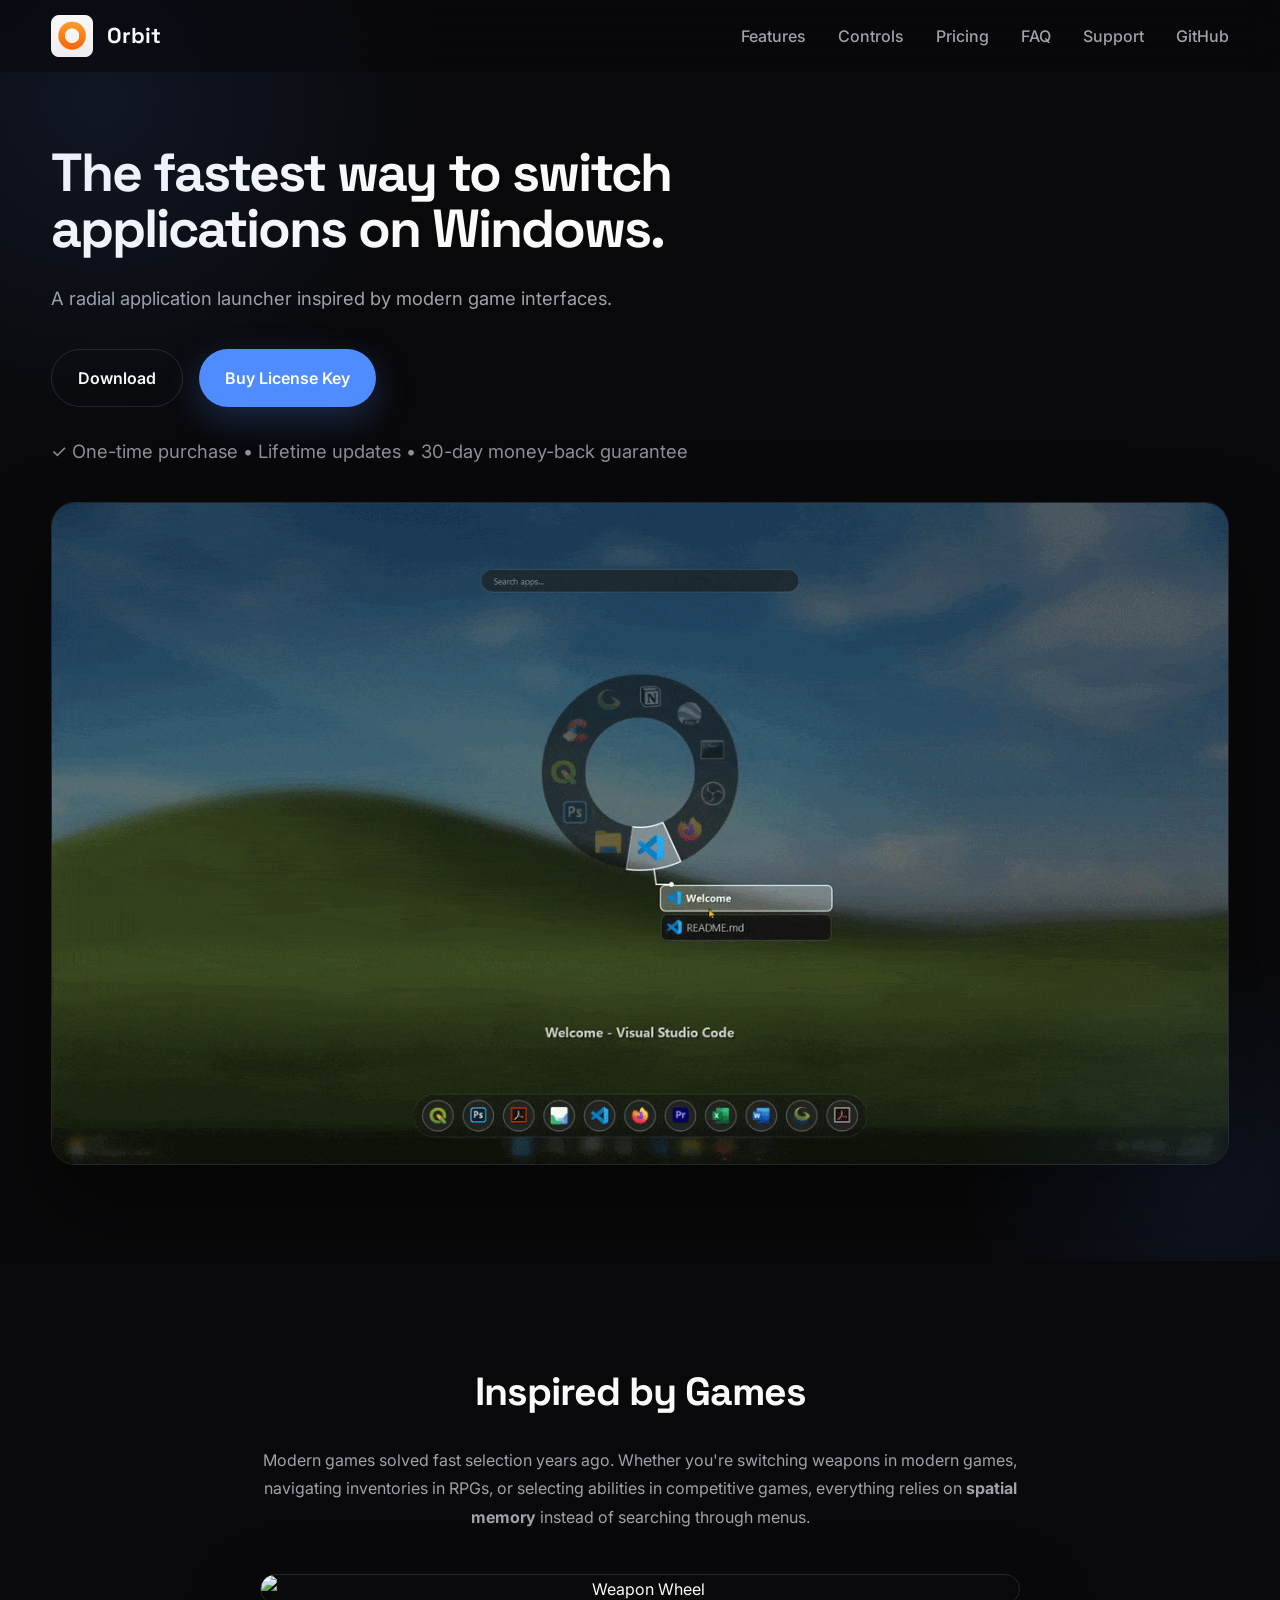
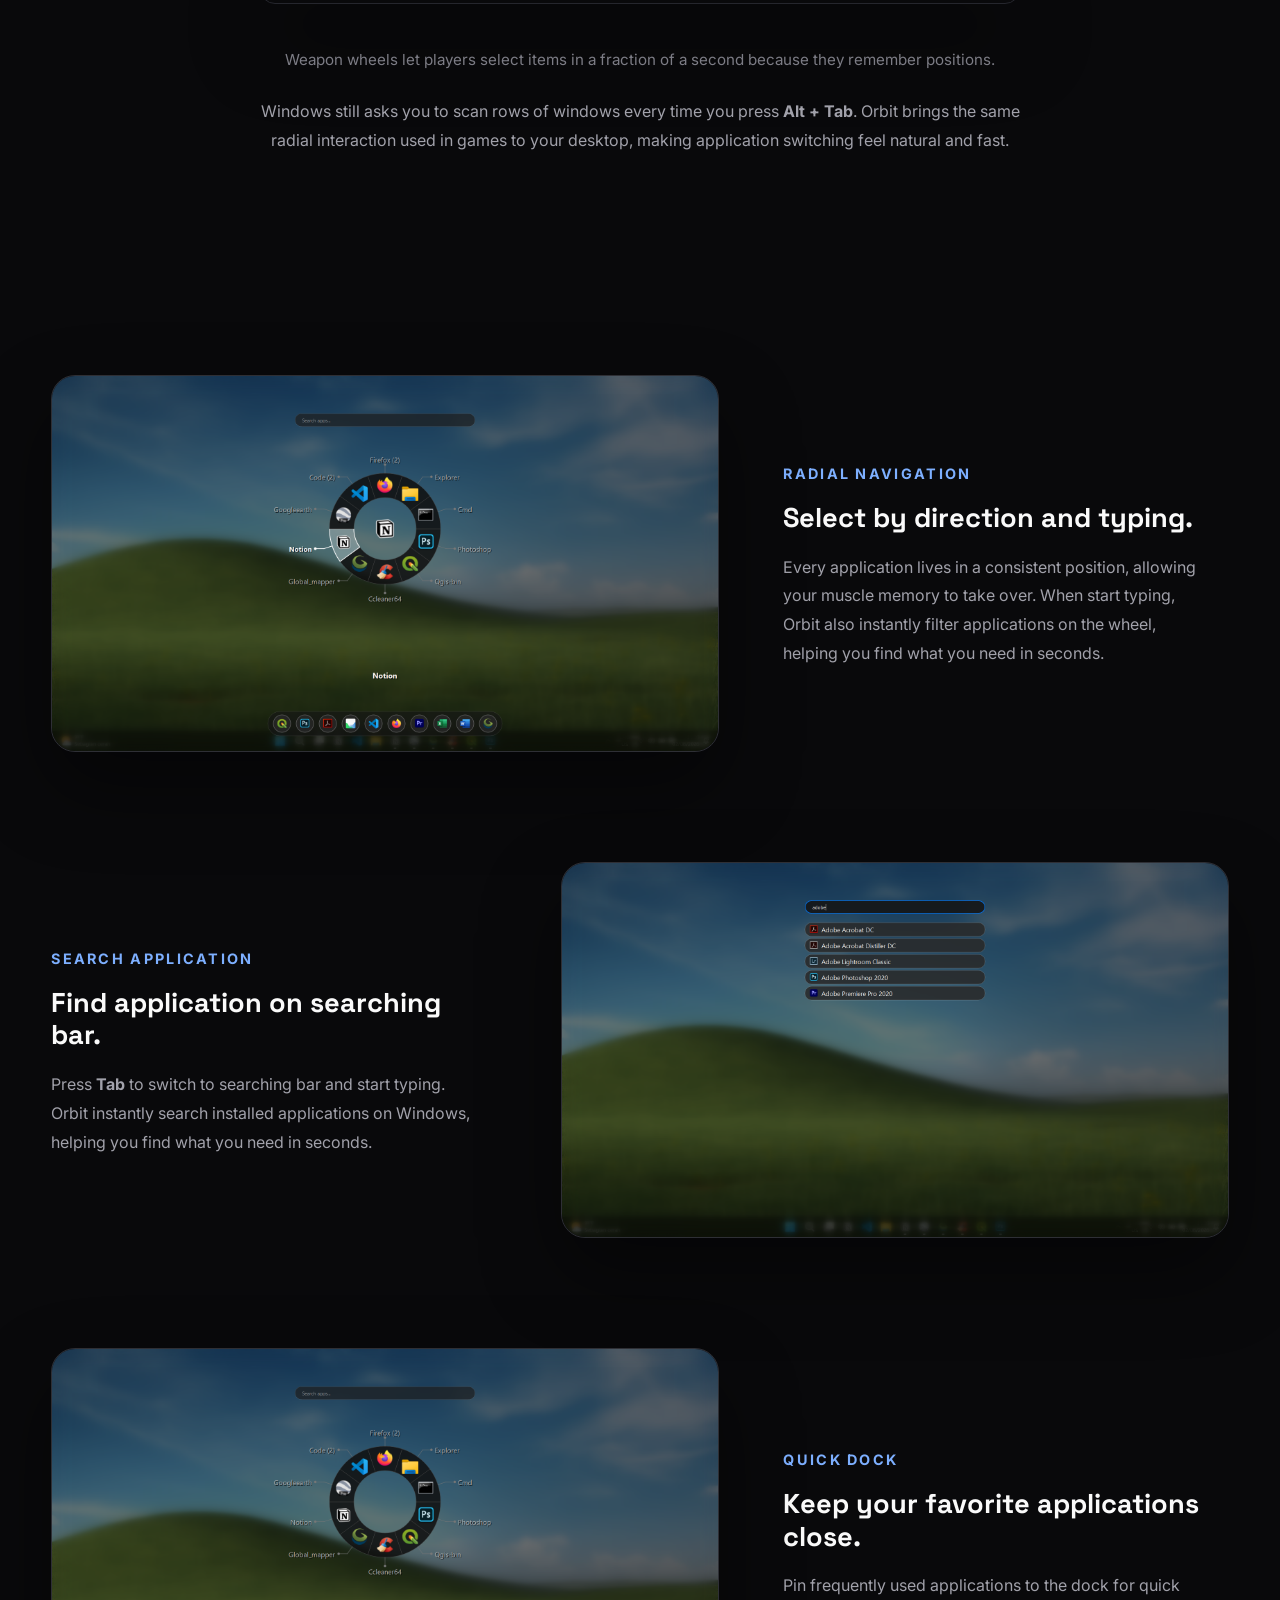
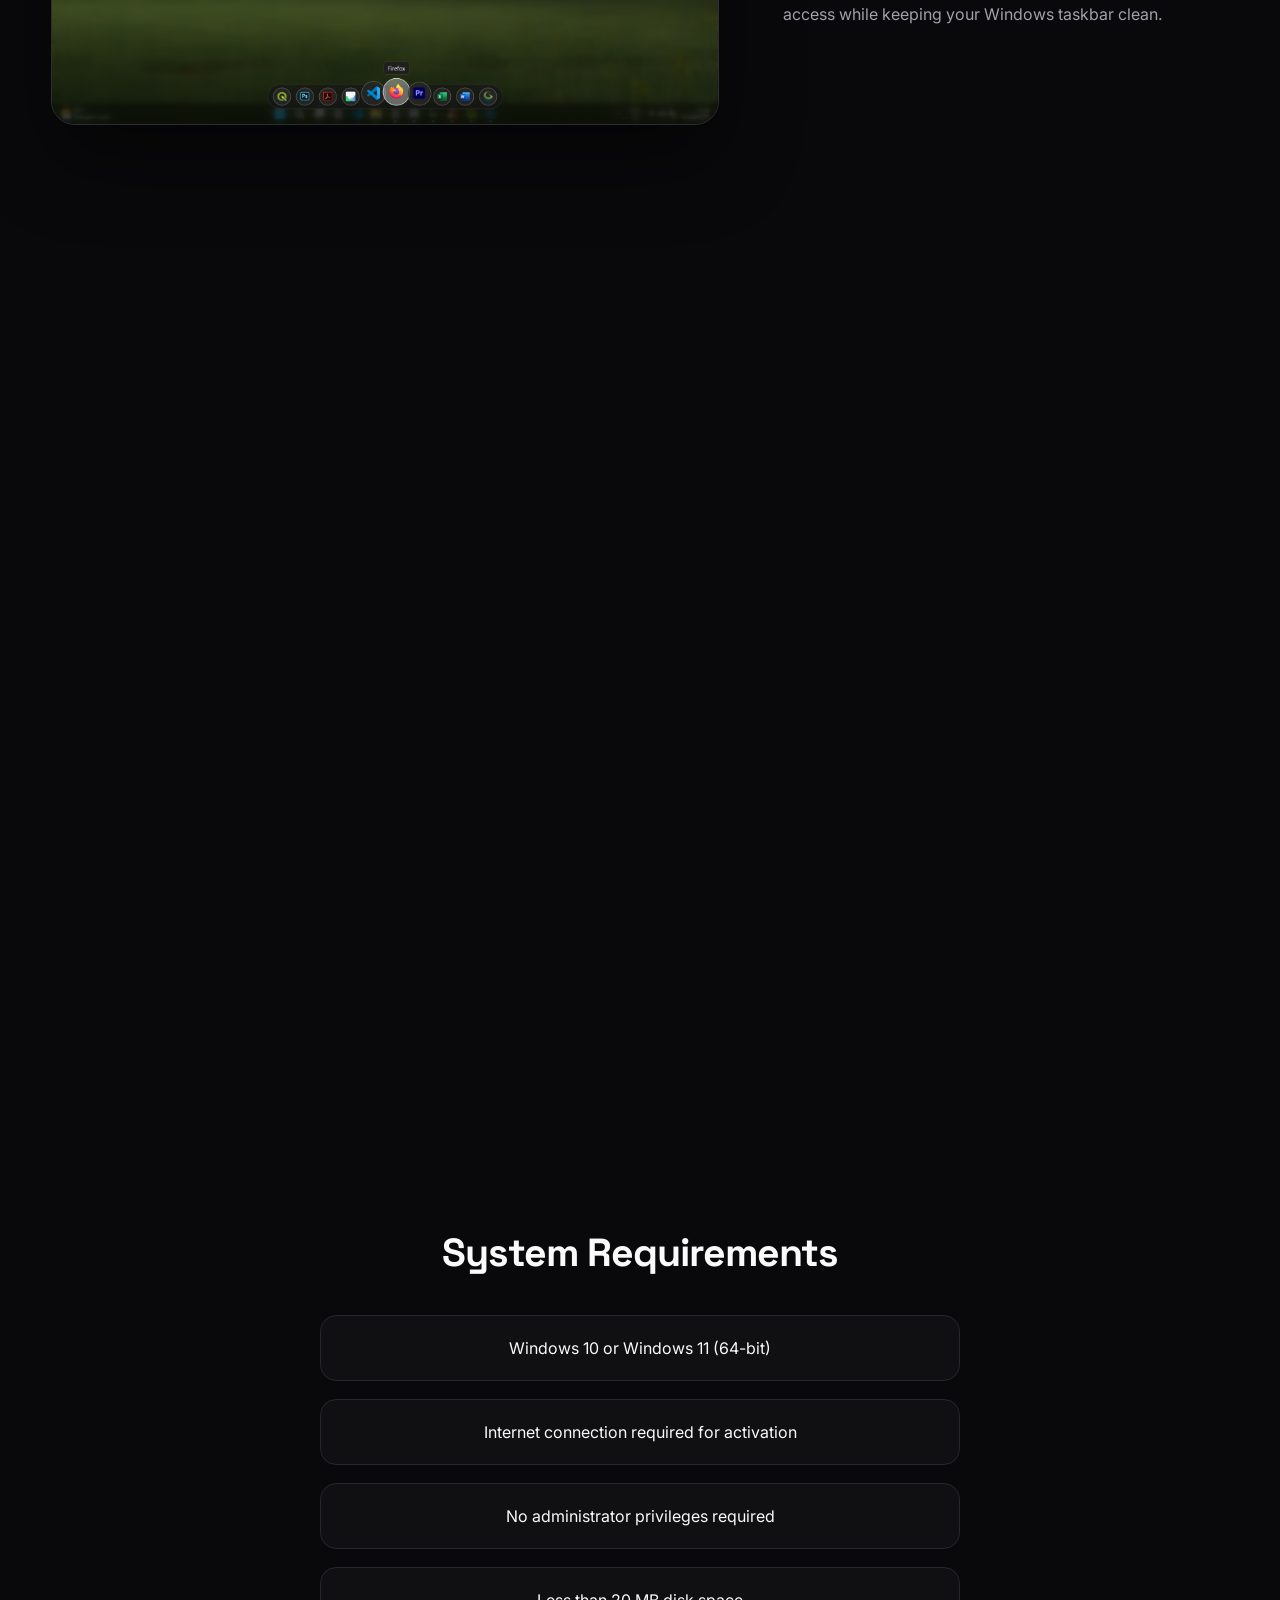
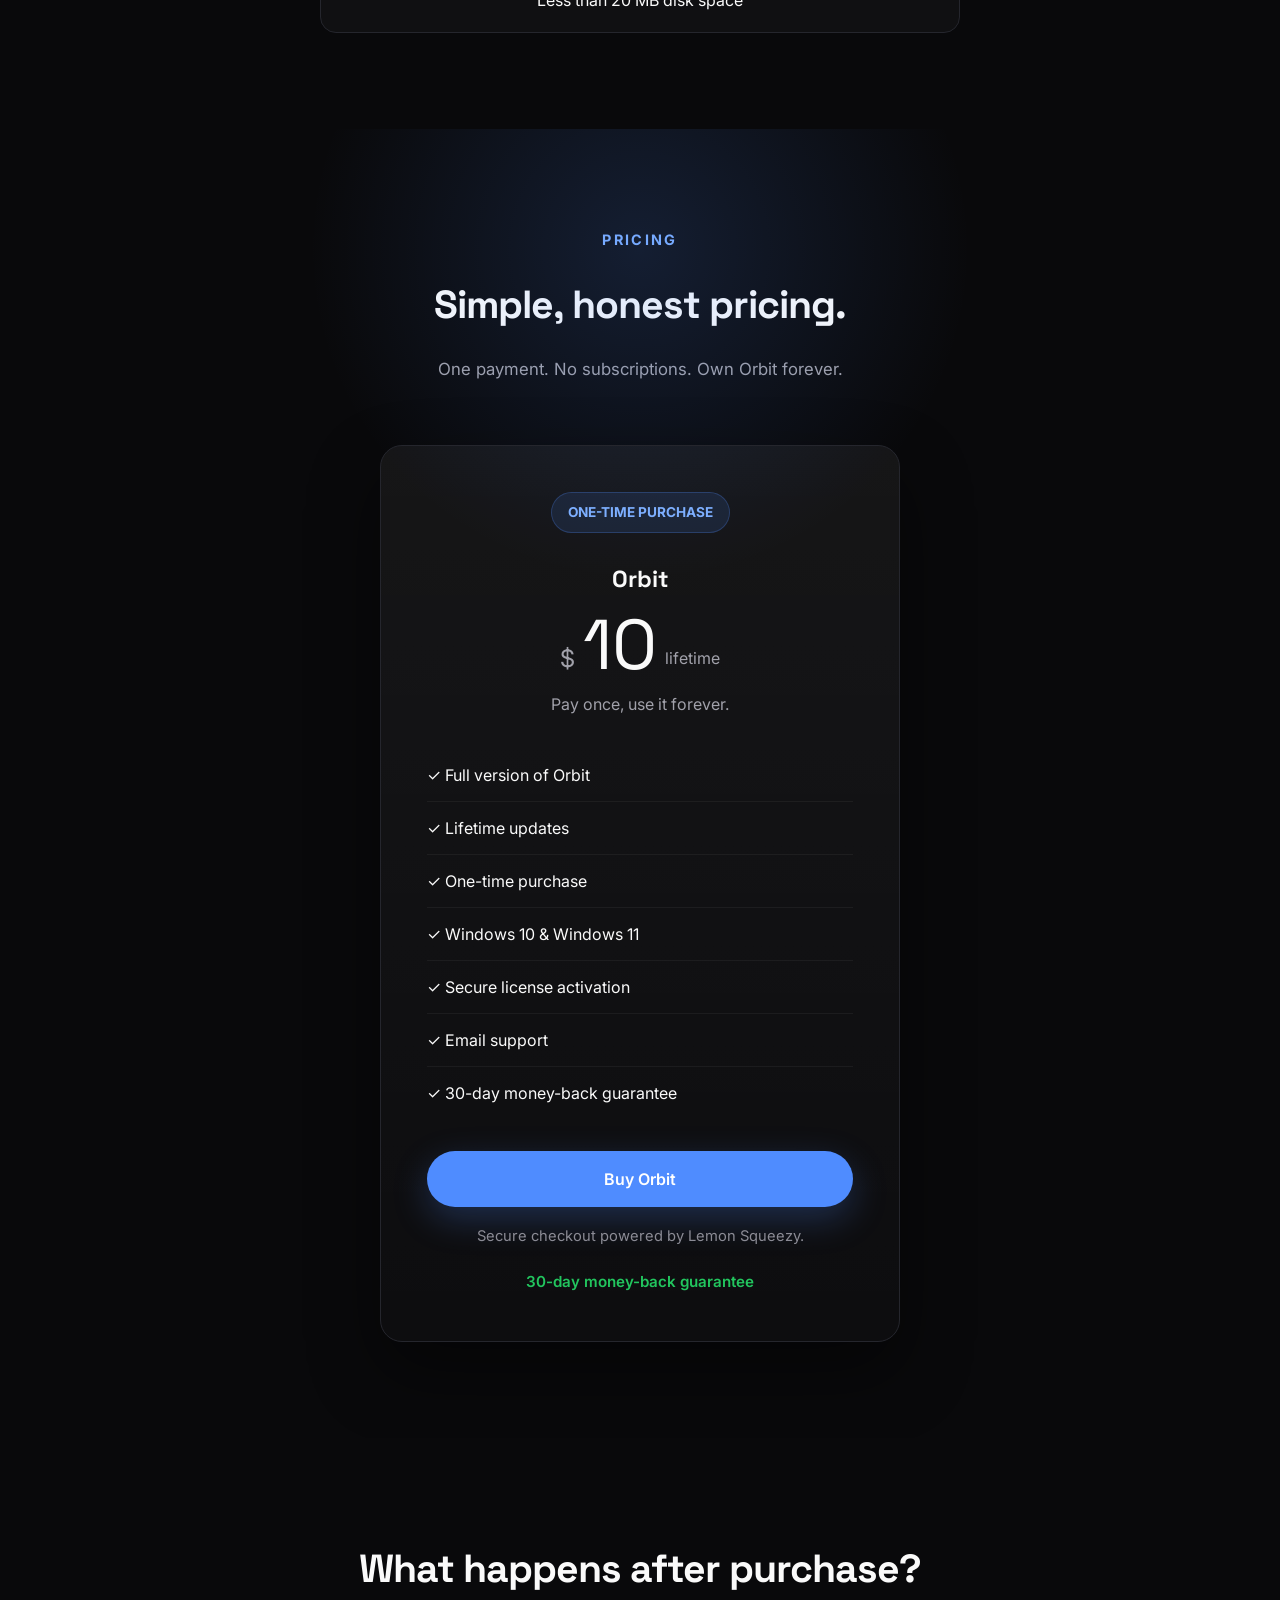
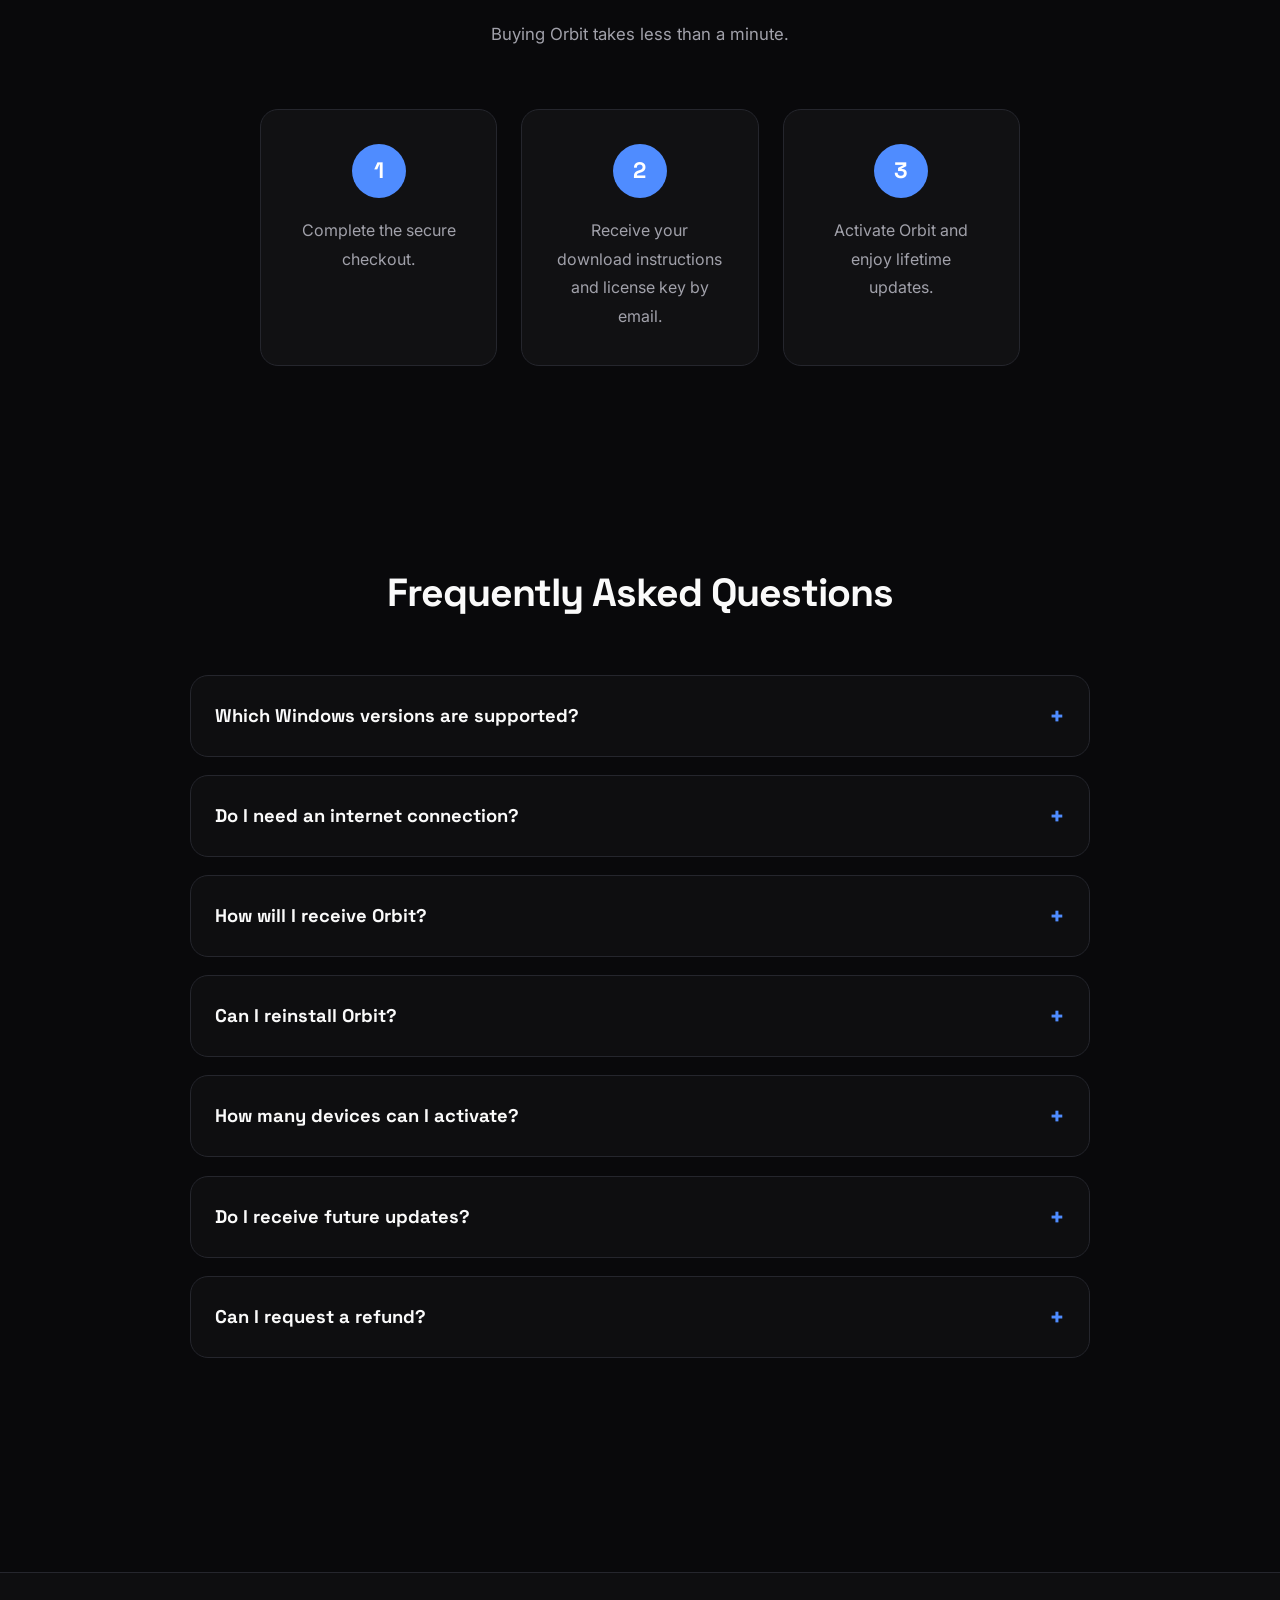
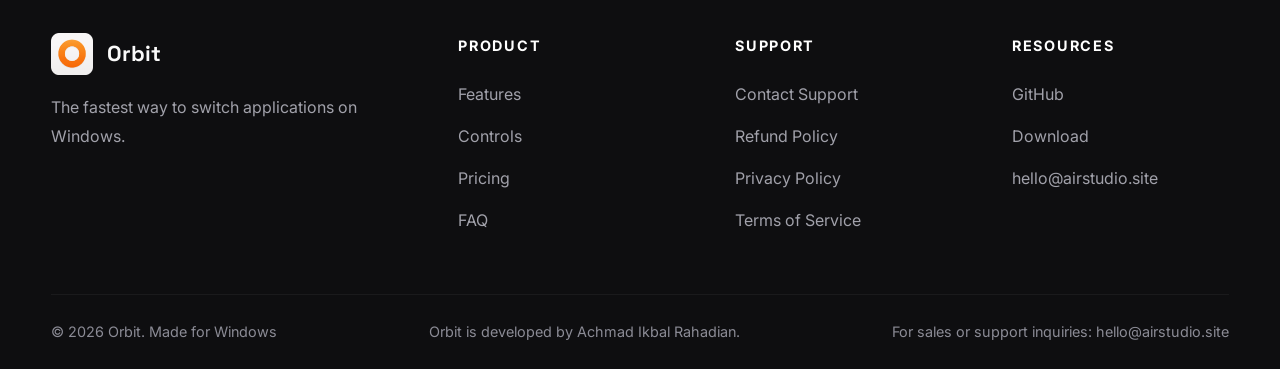
==== commit 7e6e2db7: "Update index.html" ====
--- a/web/index.html
+++ b/web/index.html
@@ -3,7 +3,7 @@
   <head>
     <meta charset="UTF-8" />
     <meta name="viewport" content="width=device-width, initial-scale=1.0" />
-    <title>Orbit — The fastest way to switch applications on Windows</title>
+    <title>Orbit - The fastest way to switch applications on Windows</title>
     <link rel="icon" type="image/png" href="assets/icon/app_icon.png">
     <meta name="description" content="Orbit is a Windows application launcher and switcher that uses radial menus and spatial memory to help you launch apps faster. One-time purchase with lifetime updates.">
     <link rel="preconnect" href="https://fonts.googleapis.com" />
@@ -282,12 +282,13 @@
             <h4>Resources</h4>
             <a href="https://github.com/ikbalrahadian/Orbit">GitHub</a>
             <a href="https://github.com/ikbalrahadian/Orbit/releases">Download</a>
-            <a href="mailto:support@orbitapp.dev"> ikbal.rahadian@outlook.com </a>
+            <a href="mailto:hello@airstudio.site"> hello@airstudio.site </a>
           </div>
         </div>
         <div class="footer-bottom">
           <p>© 2026 Orbit. Made for Windows</p>
-          <p> Orbit is developed by Ikbal Rahadian. For sales or support inquiries: ikbal.rahadian@outlook.com </p>
+          <p> Orbit is developed by Achmad Ikbal Rahadian.</p>
+          <p> For sales or support inquiries: hello@airstudio.site </p>
         </div>
       </div>
     </footer>
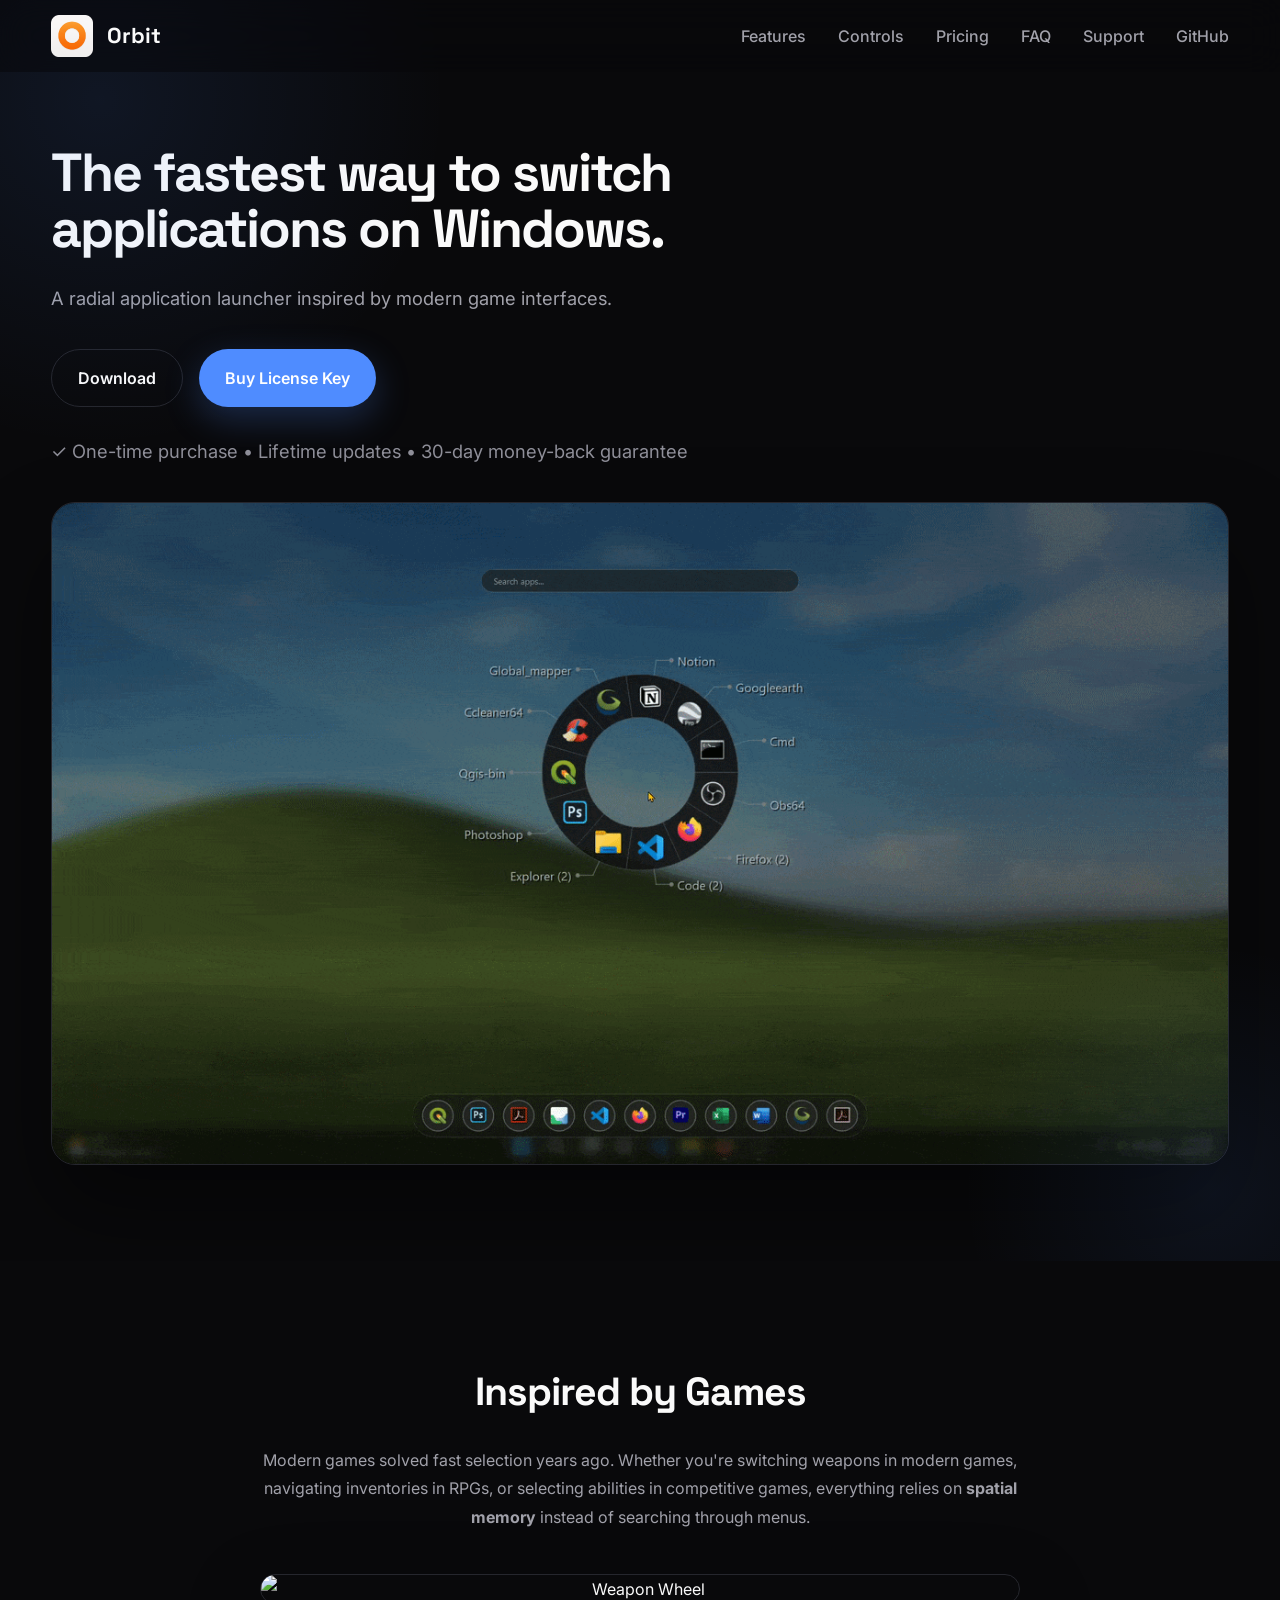
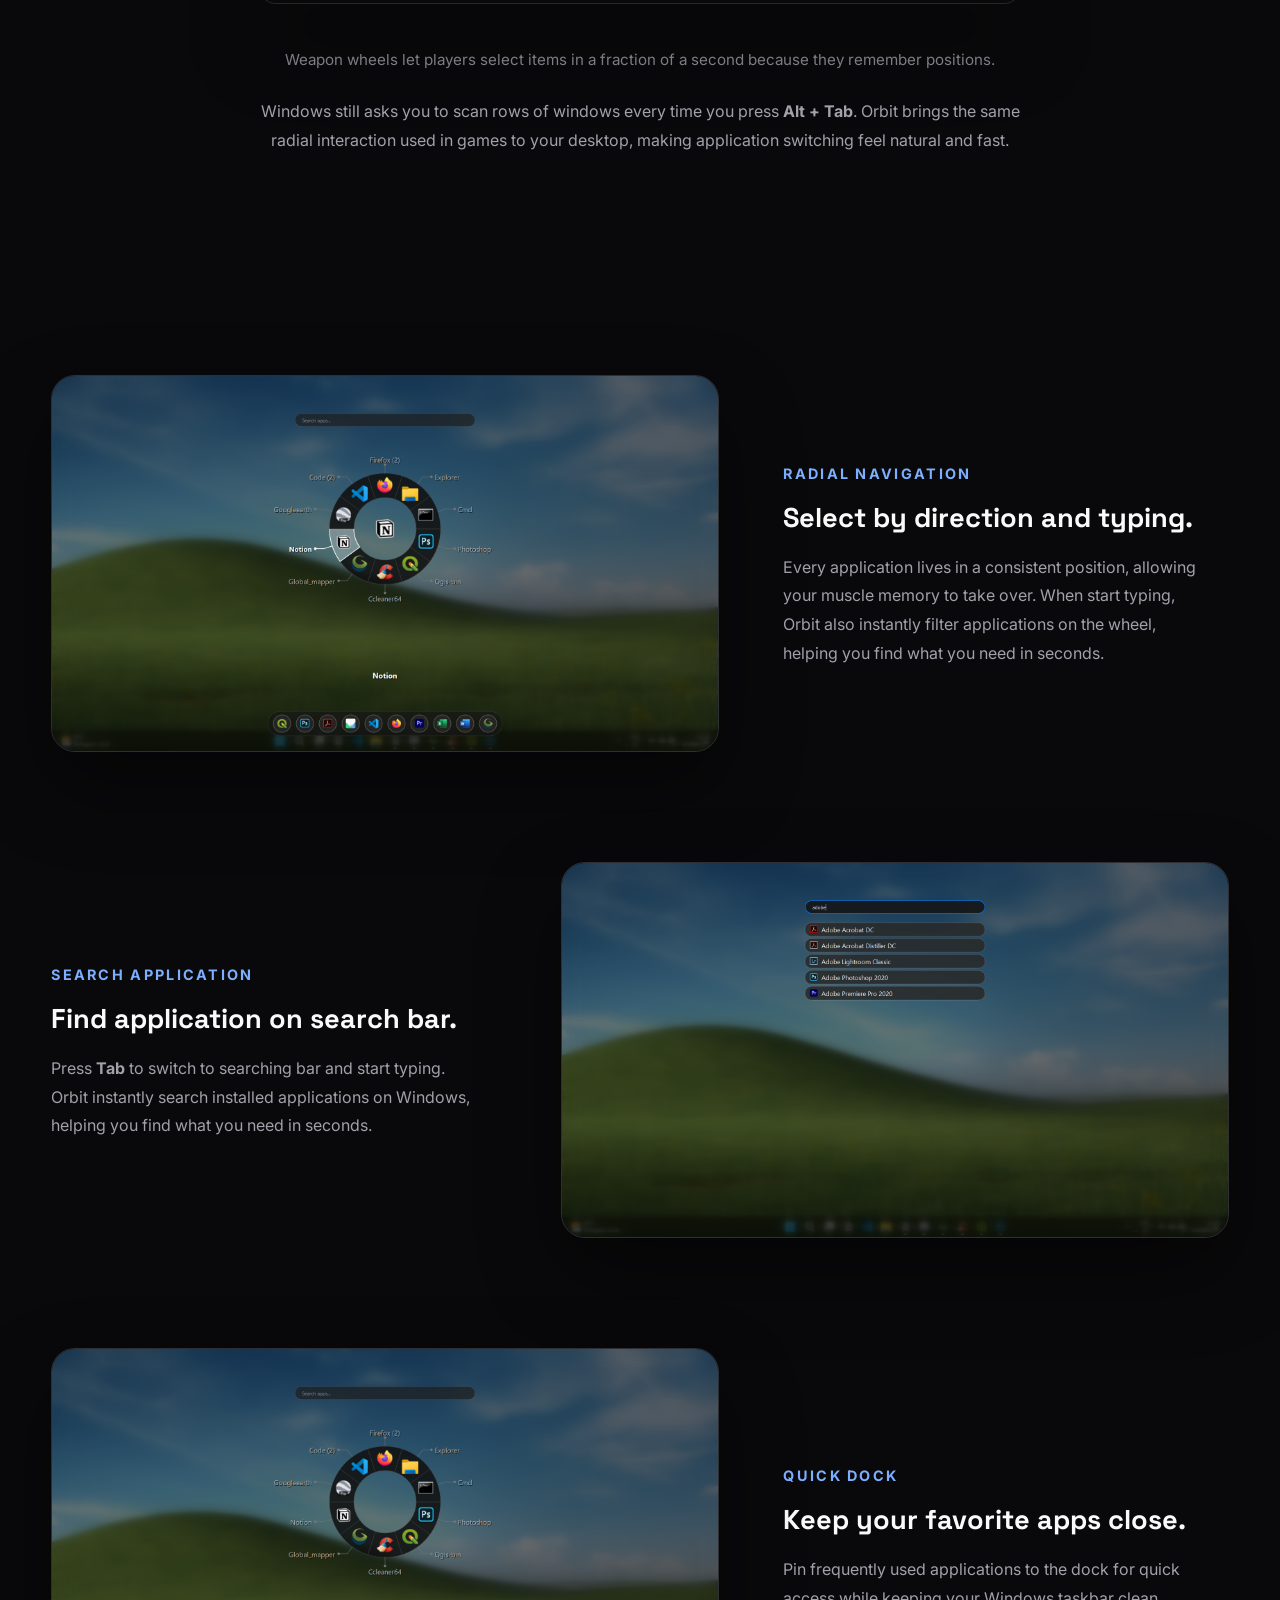
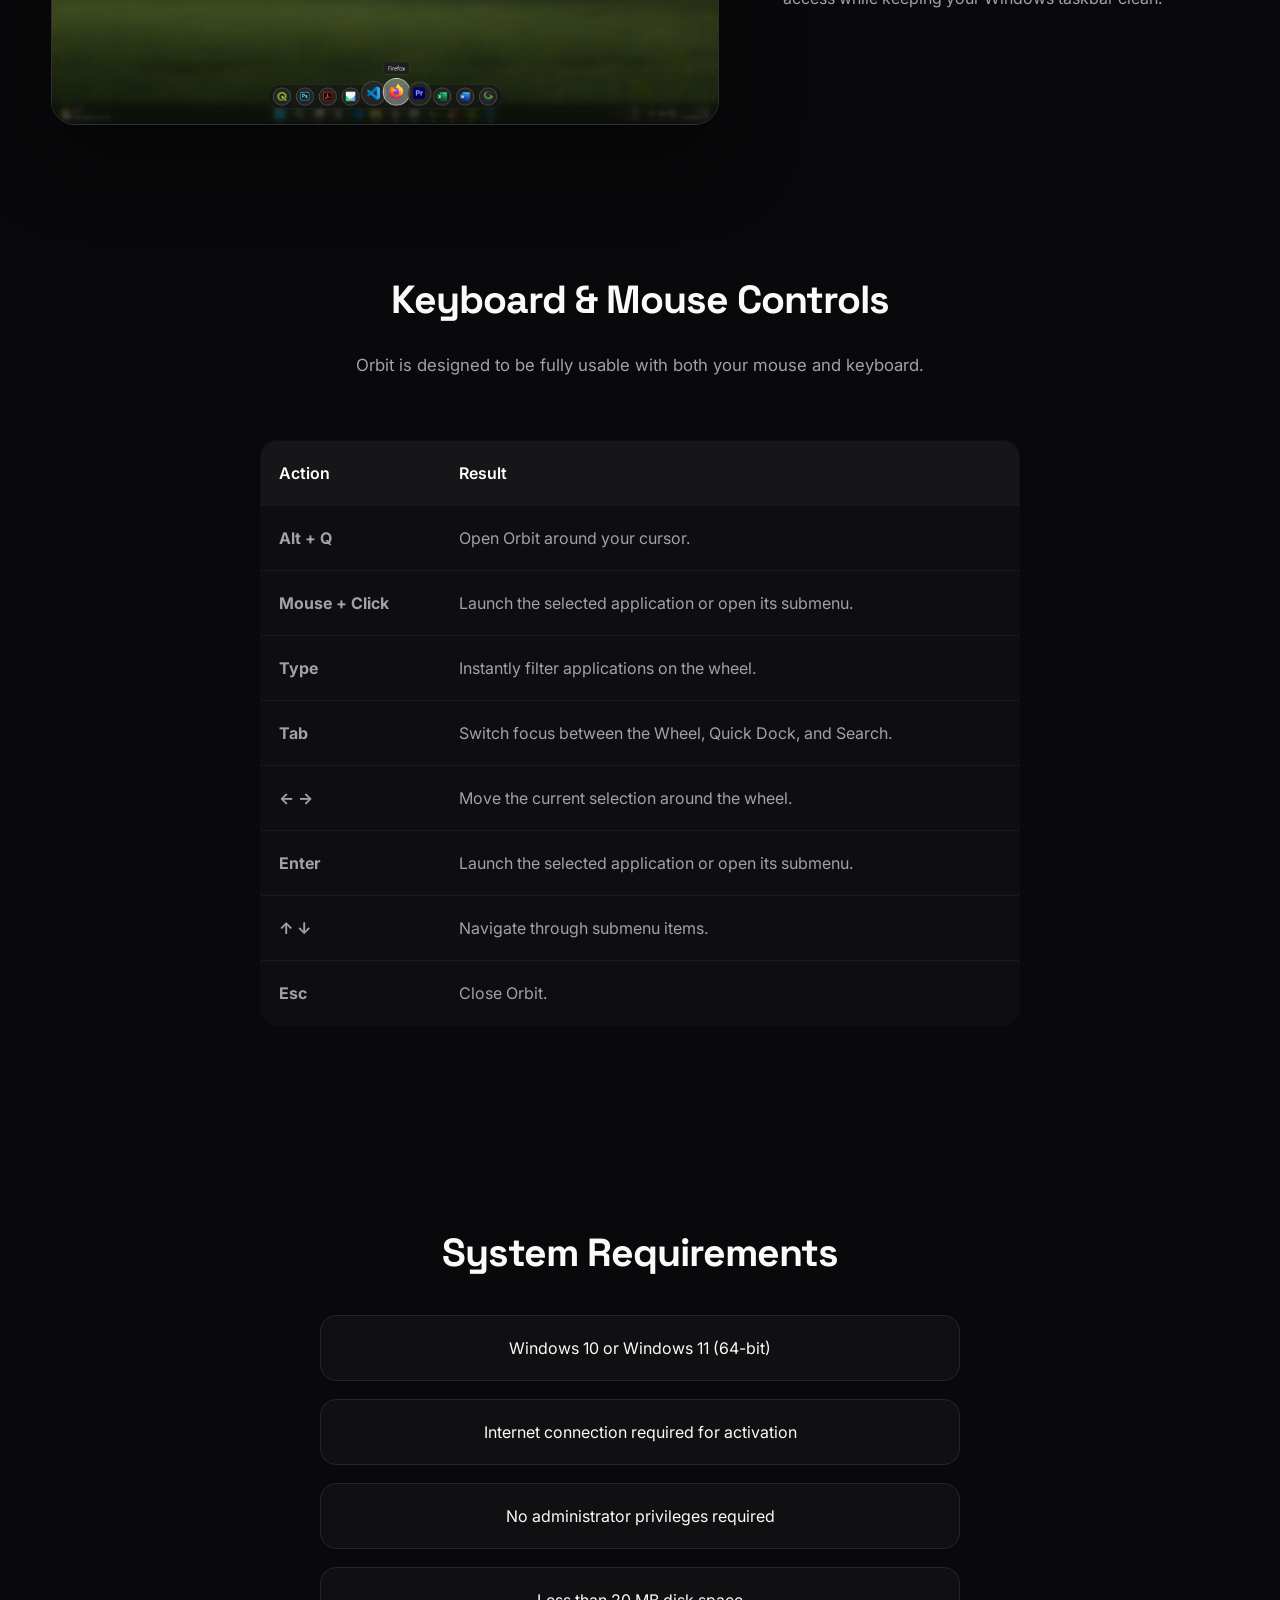
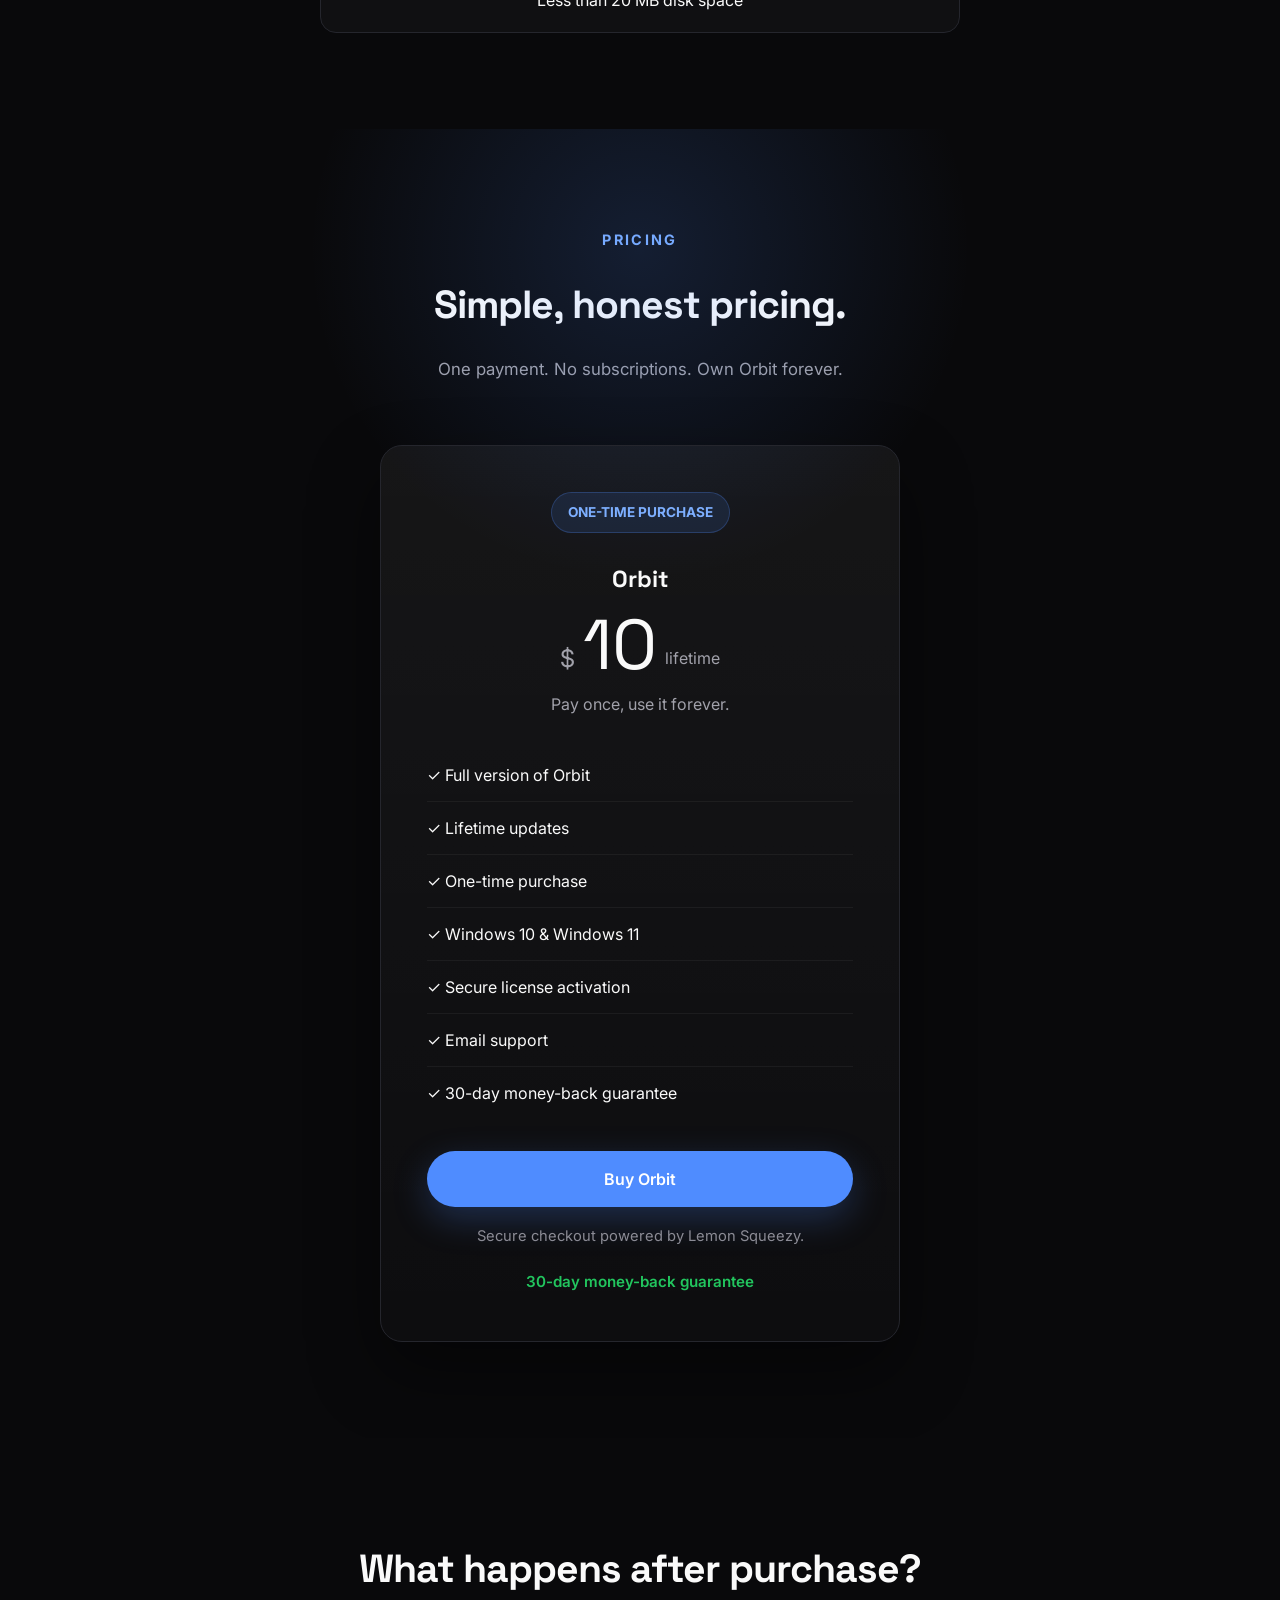
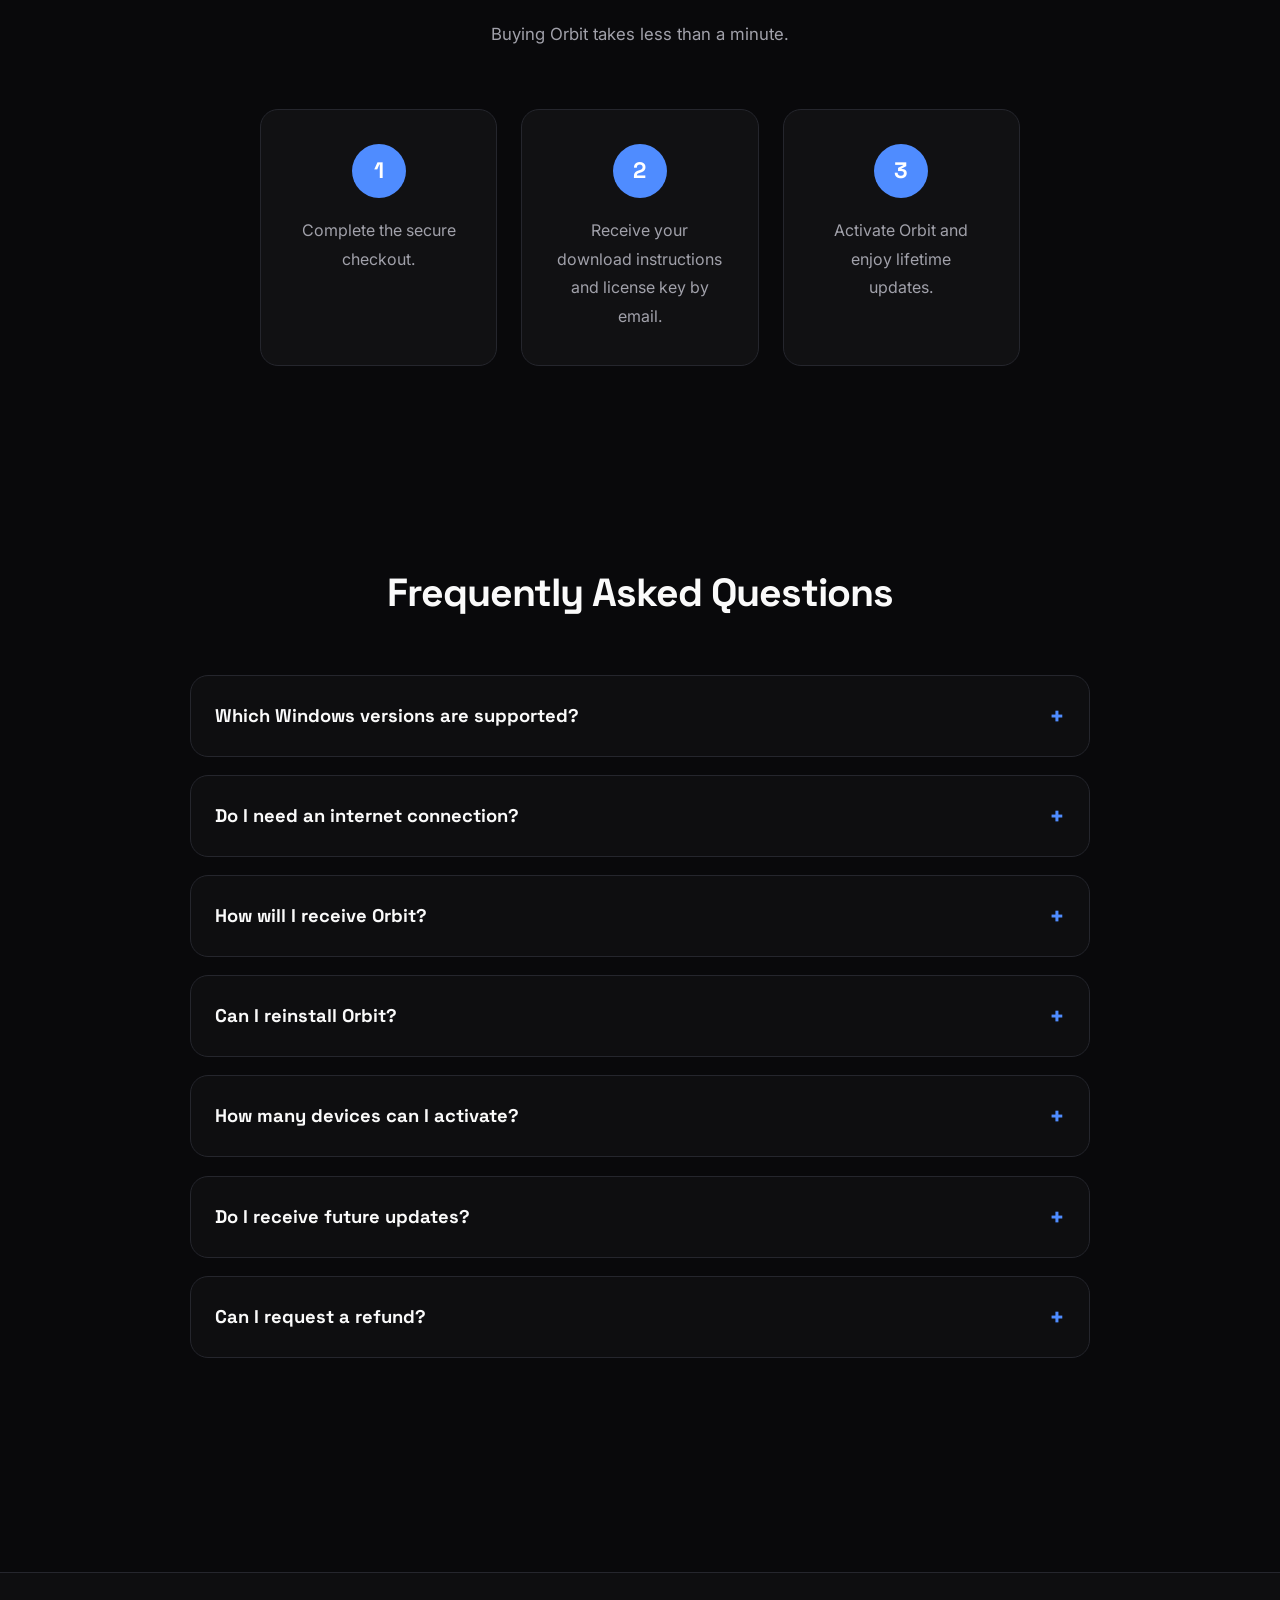
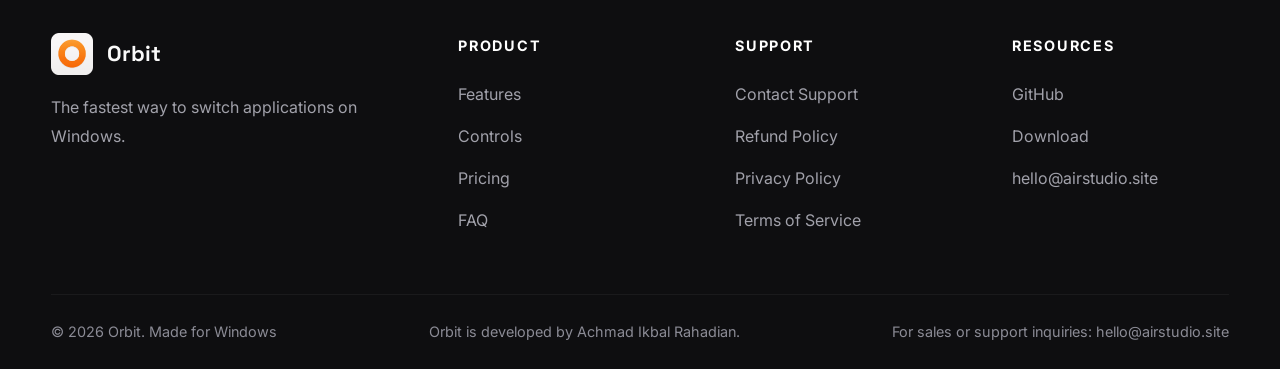
==== commit d06fd2f3: "Update index.html" ====
--- a/web/index.html
+++ b/web/index.html
@@ -72,7 +72,7 @@
           </div>
           <div class="text">
             <span> SEARCH APPLICATION </span>
-            <h3>Find application on searching bar.</h3>
+            <h3>Find application on search bar.</h3>
             <p> Press <strong>Tab</strong> to switch to searching bar and start typing. Orbit instantly search installed applications on Windows, helping you find what you need in seconds. </p>
           </div>
         </div>
@@ -83,7 +83,7 @@
           </div>
           <div class="text">
             <span> QUICK DOCK </span>
-            <h3>Keep your favorite applications close.</h3>
+            <h3>Keep your favorite apps close.</h3>
             <p> Pin frequently used applications to the dock for quick access while keeping your Windows taskbar clean. </p>
           </div>
         </div>
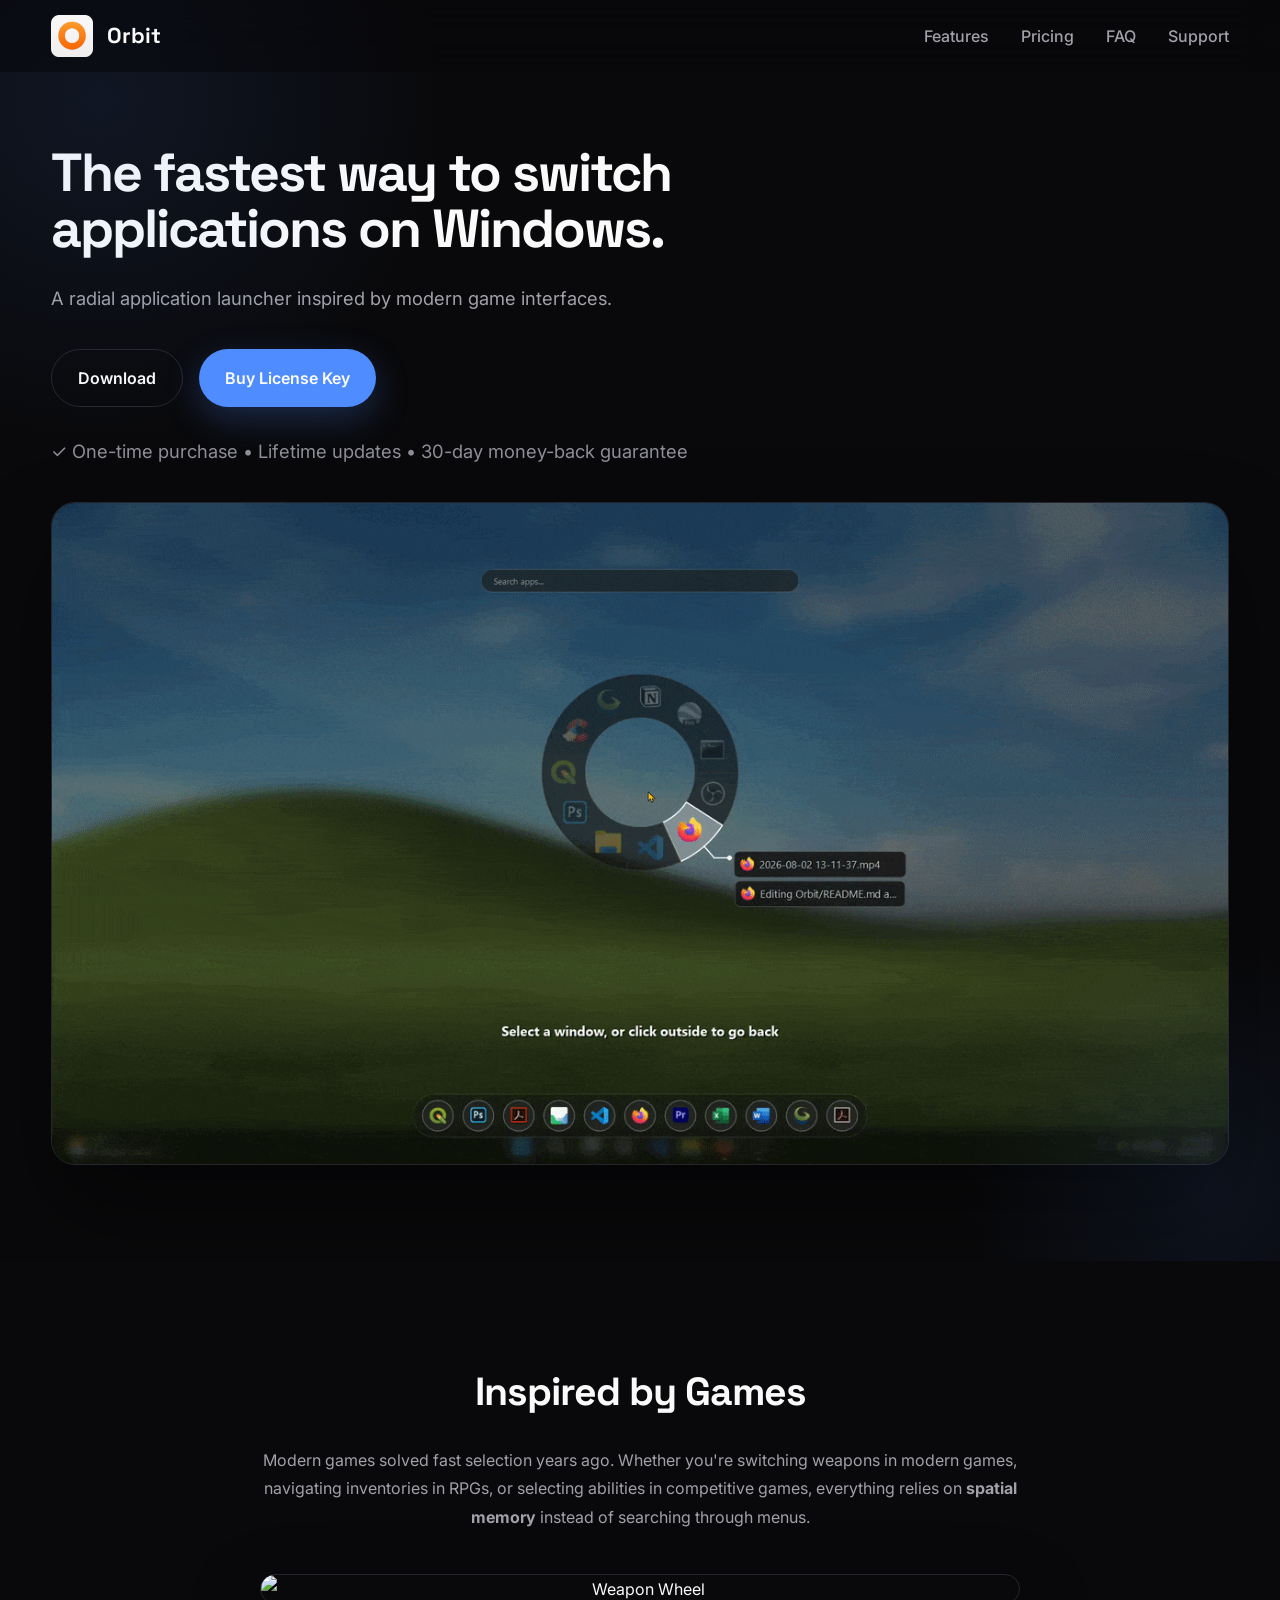
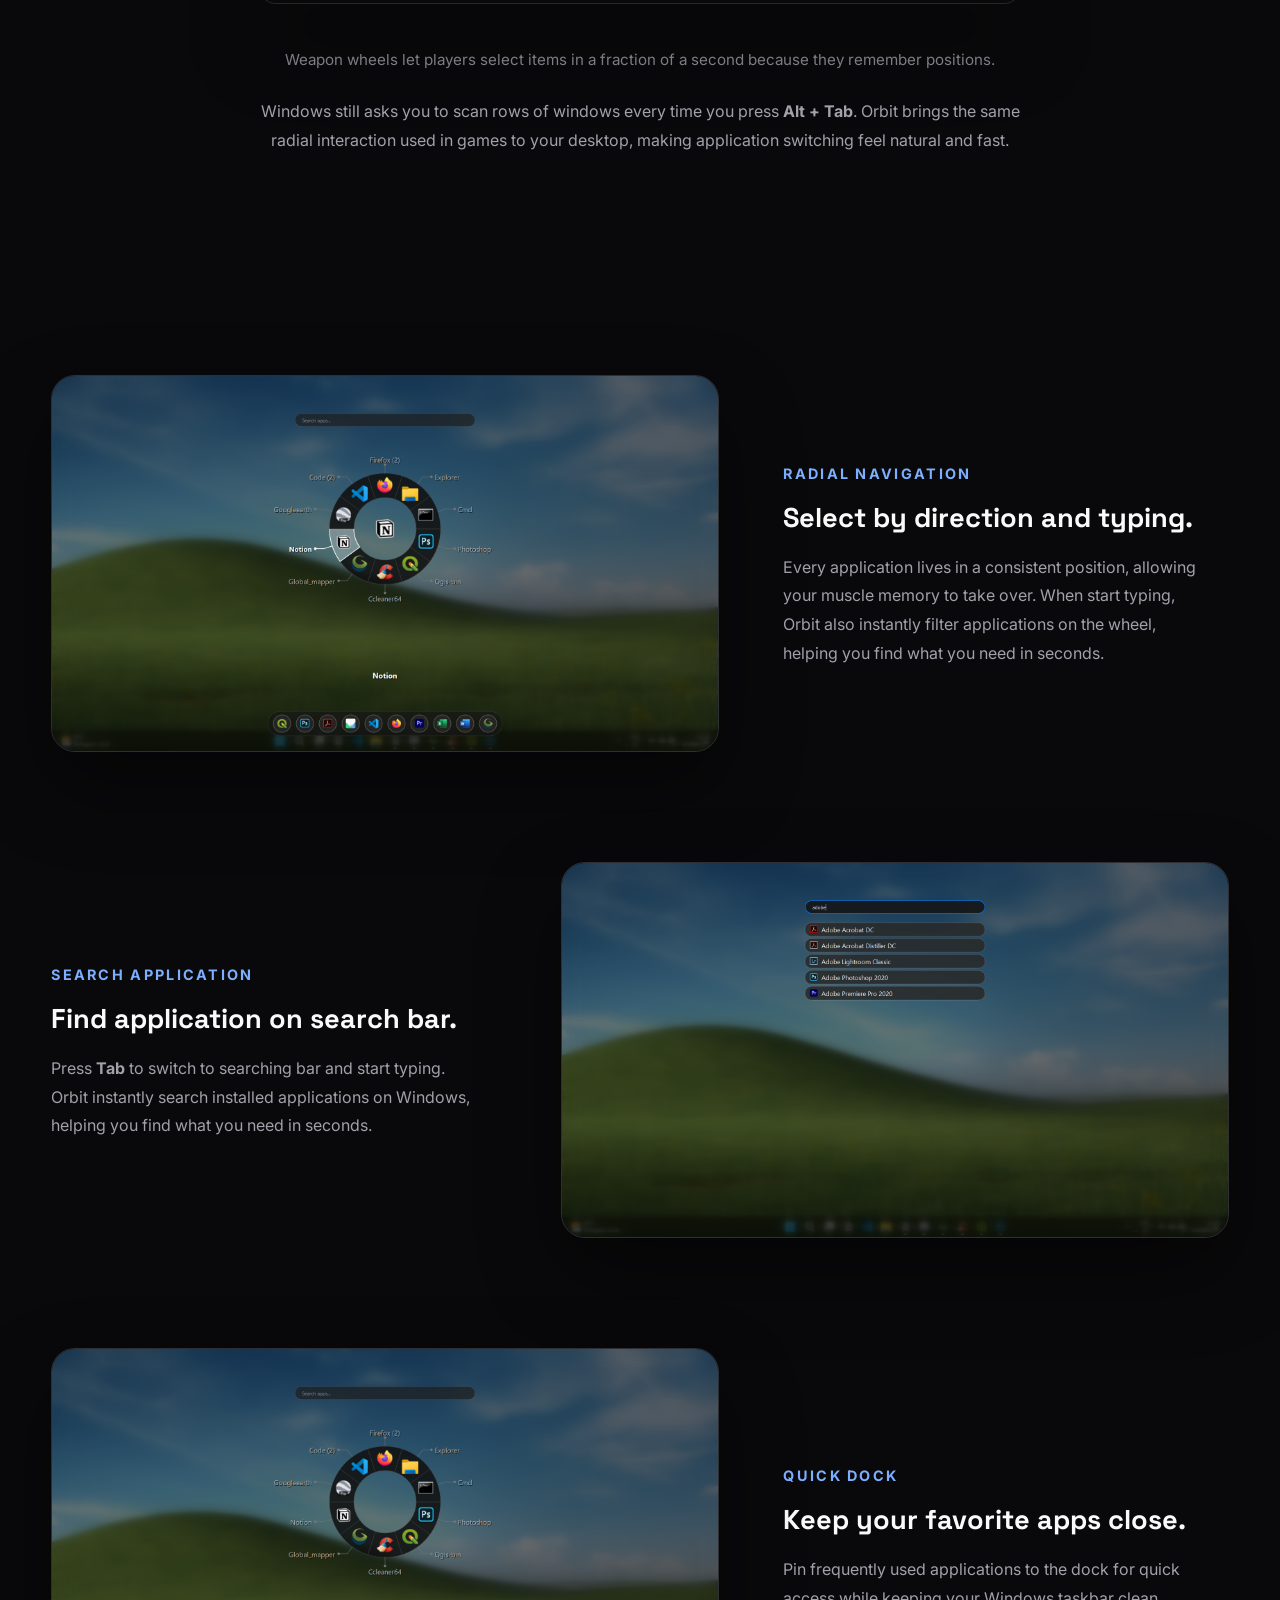
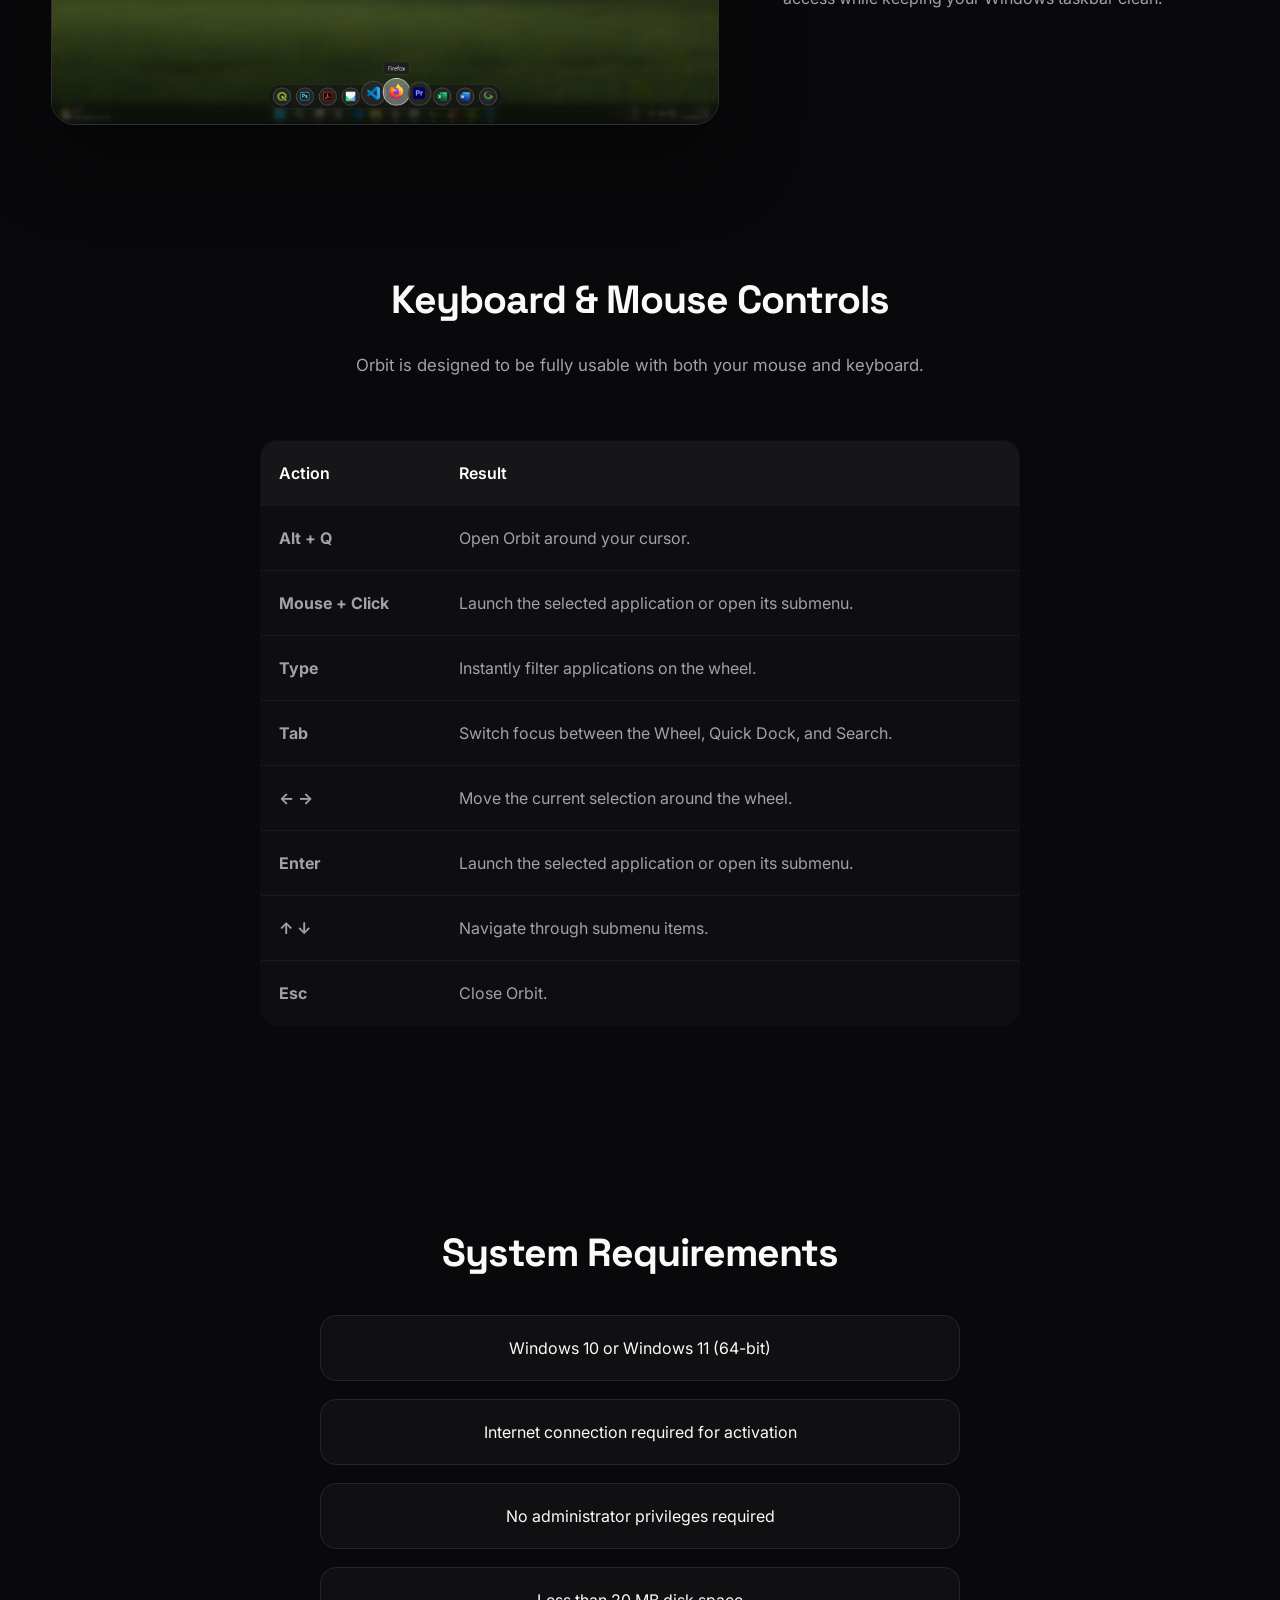
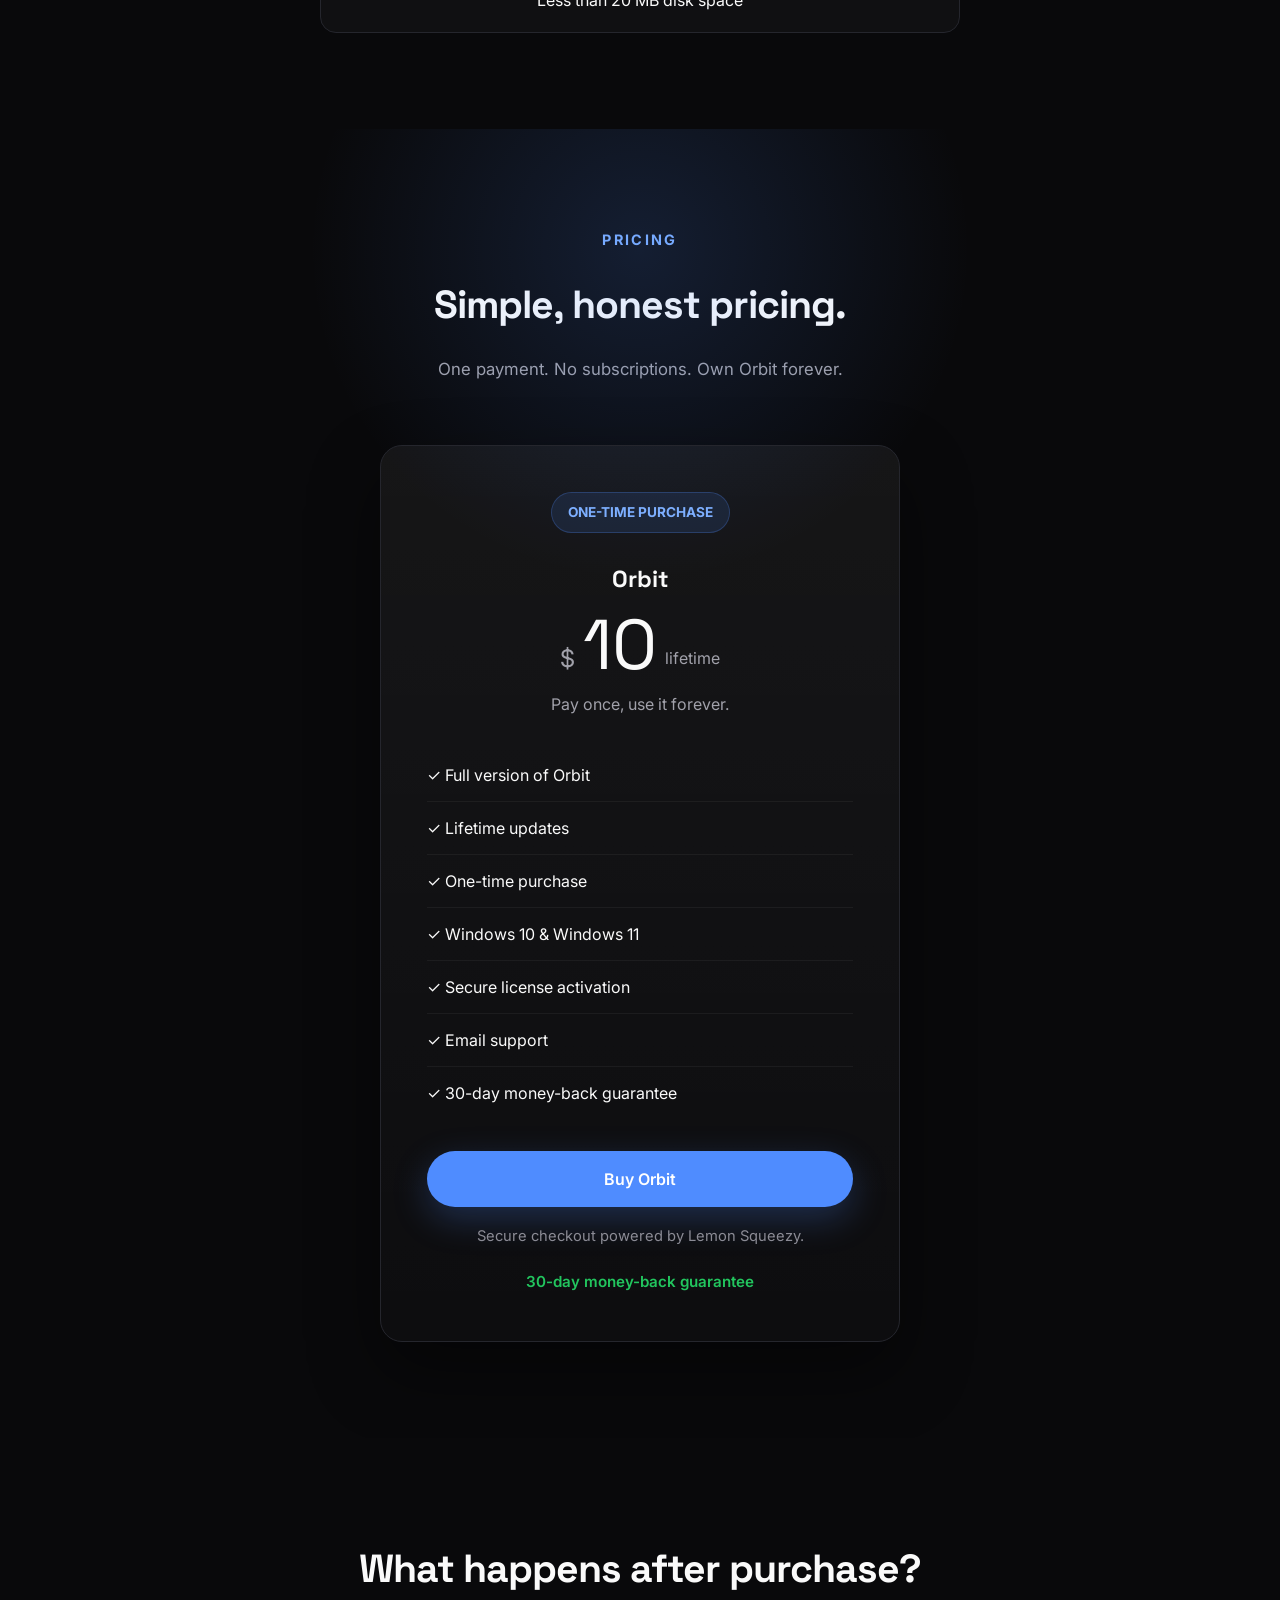
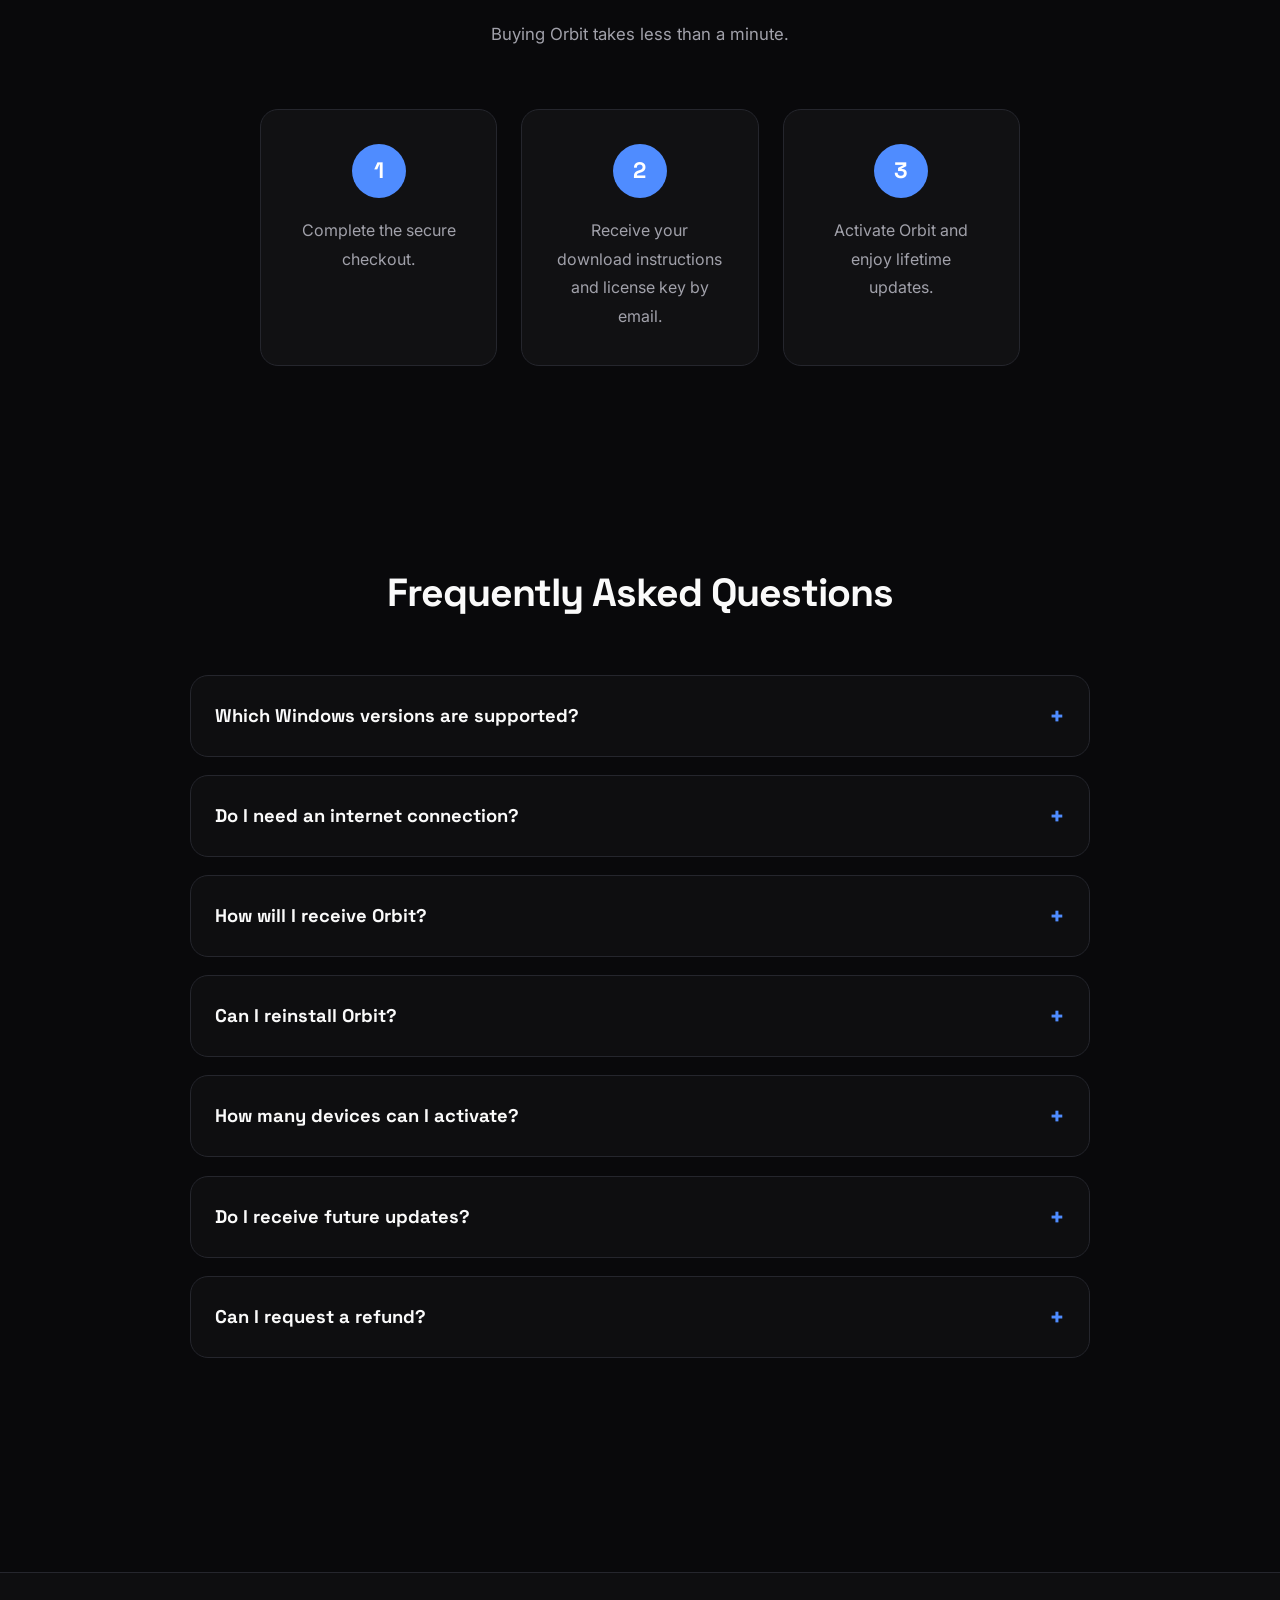
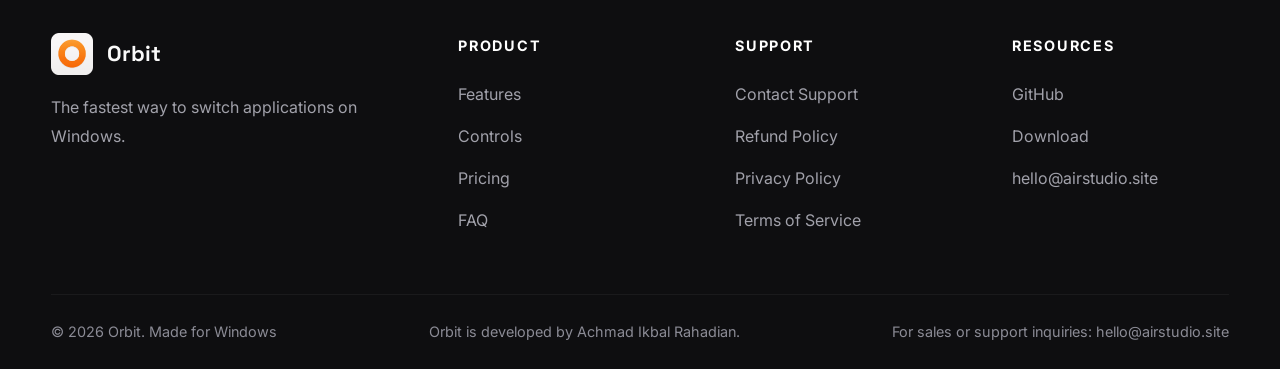
==== commit 37e5efb5: "Update index.html" ====
--- a/web/index.html
+++ b/web/index.html
@@ -20,11 +20,9 @@
         </a>
         <nav>
           <a href="#showcase">Features</a>
-          <a href="#controls">Controls</a>
           <a href="#pricing">Pricing</a>
           <a href="#faq">FAQ</a>
           <a href="support.html">Support</a>
-          <a href="https://github.com/ikbalrahadian/Orbit" target="_blank">GitHub</a>
         </nav>
       </div>
     </header>
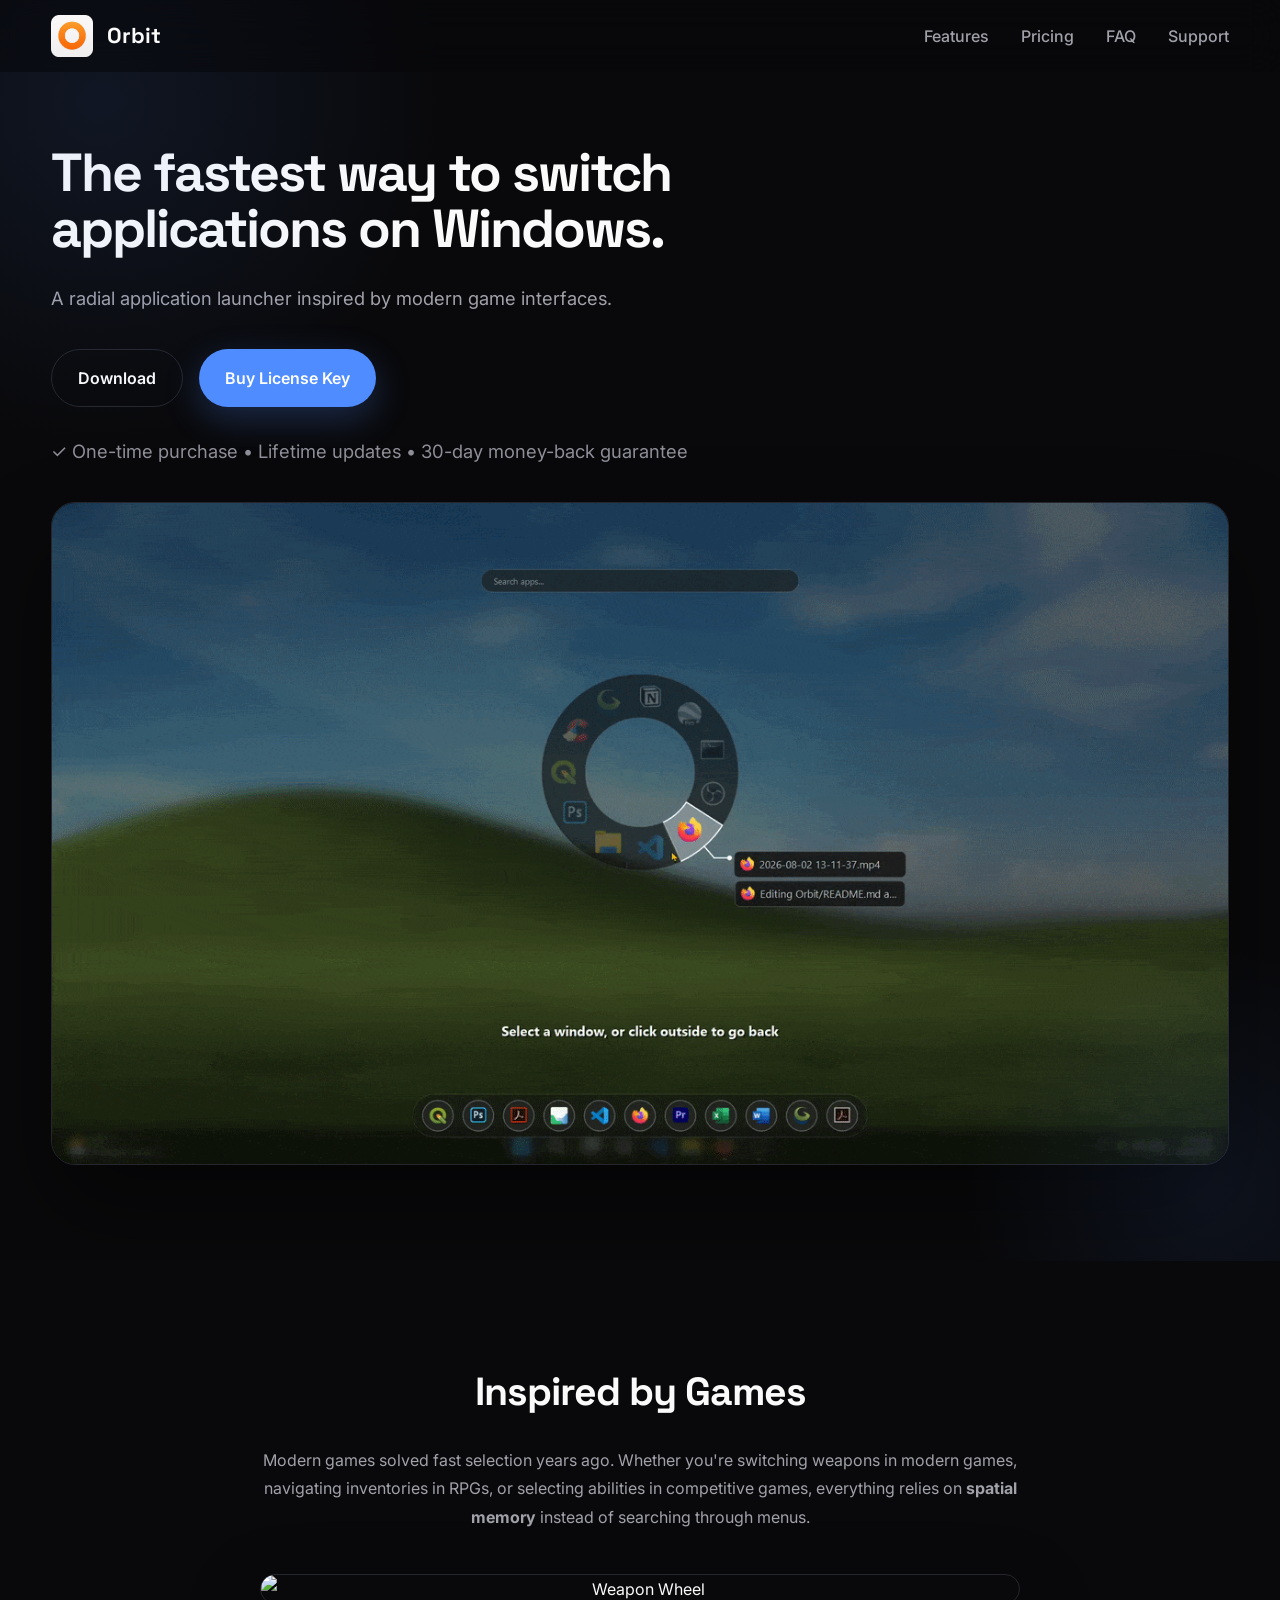
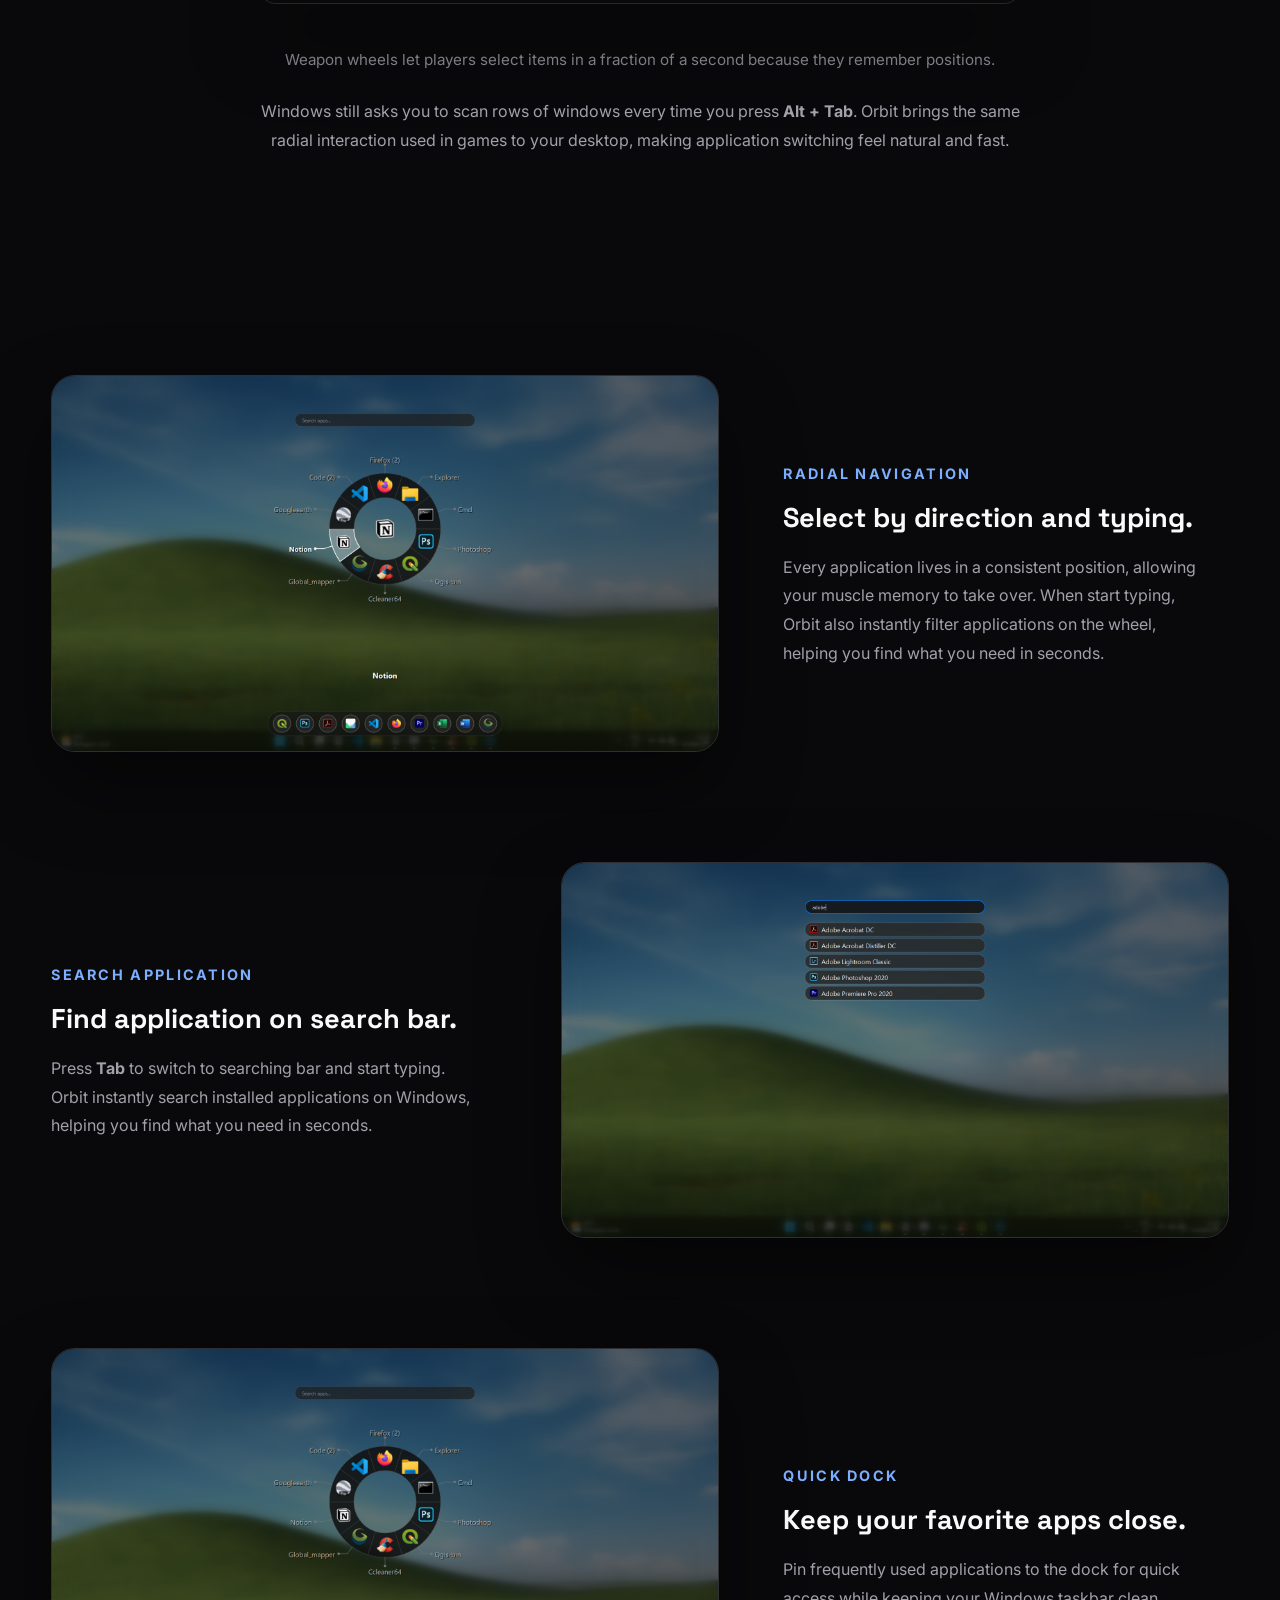
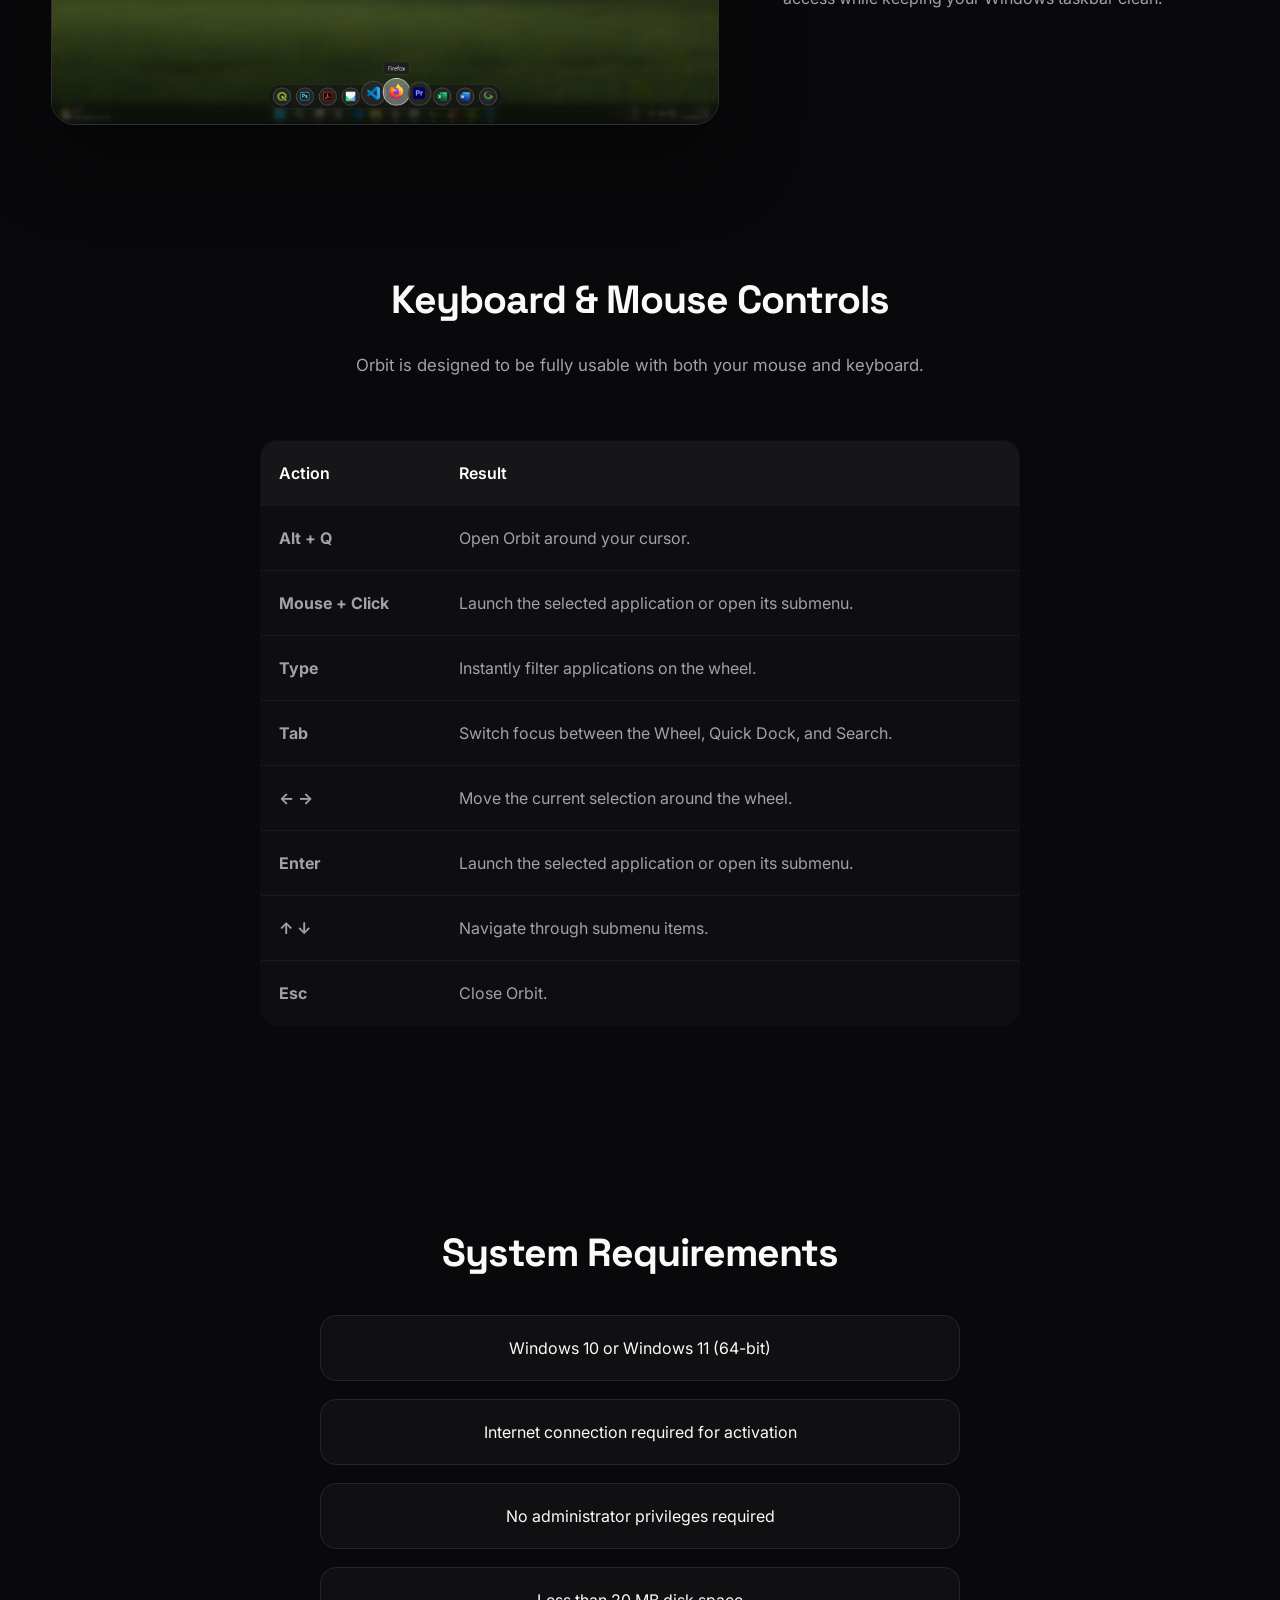
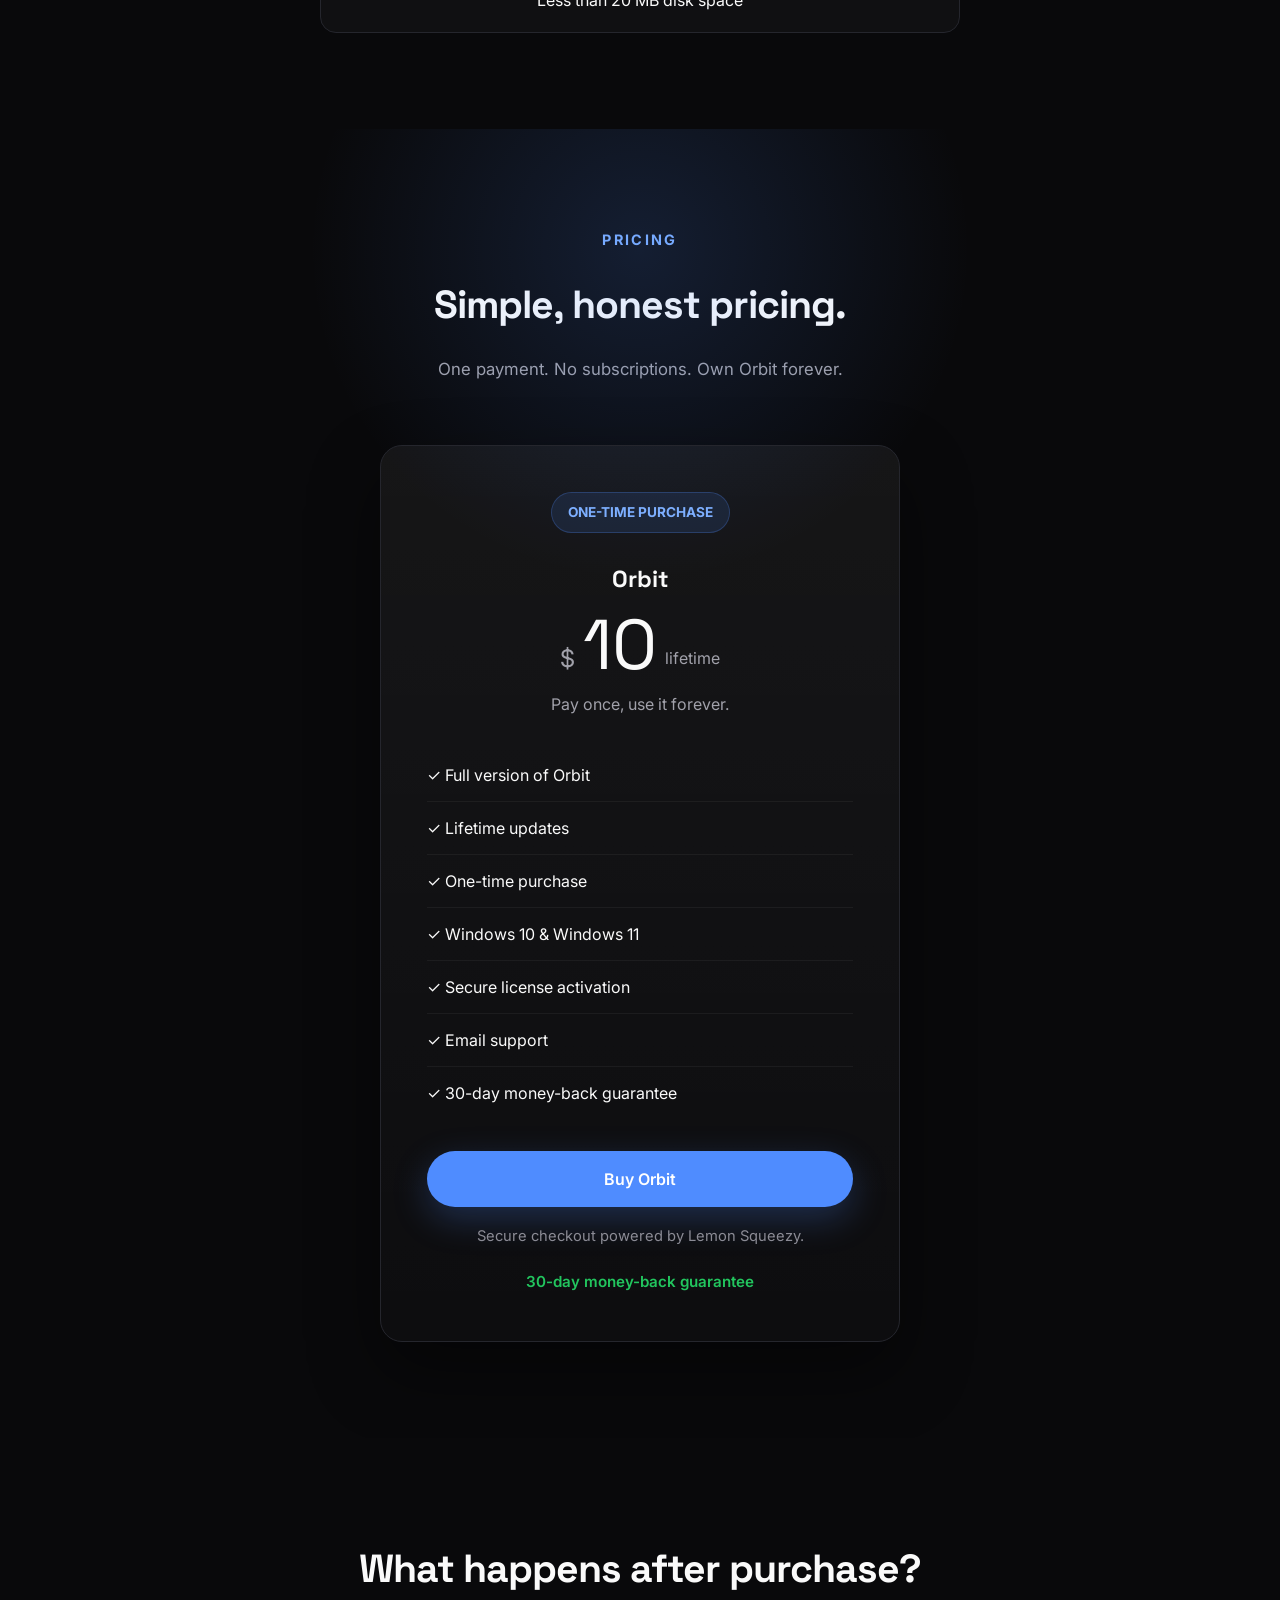
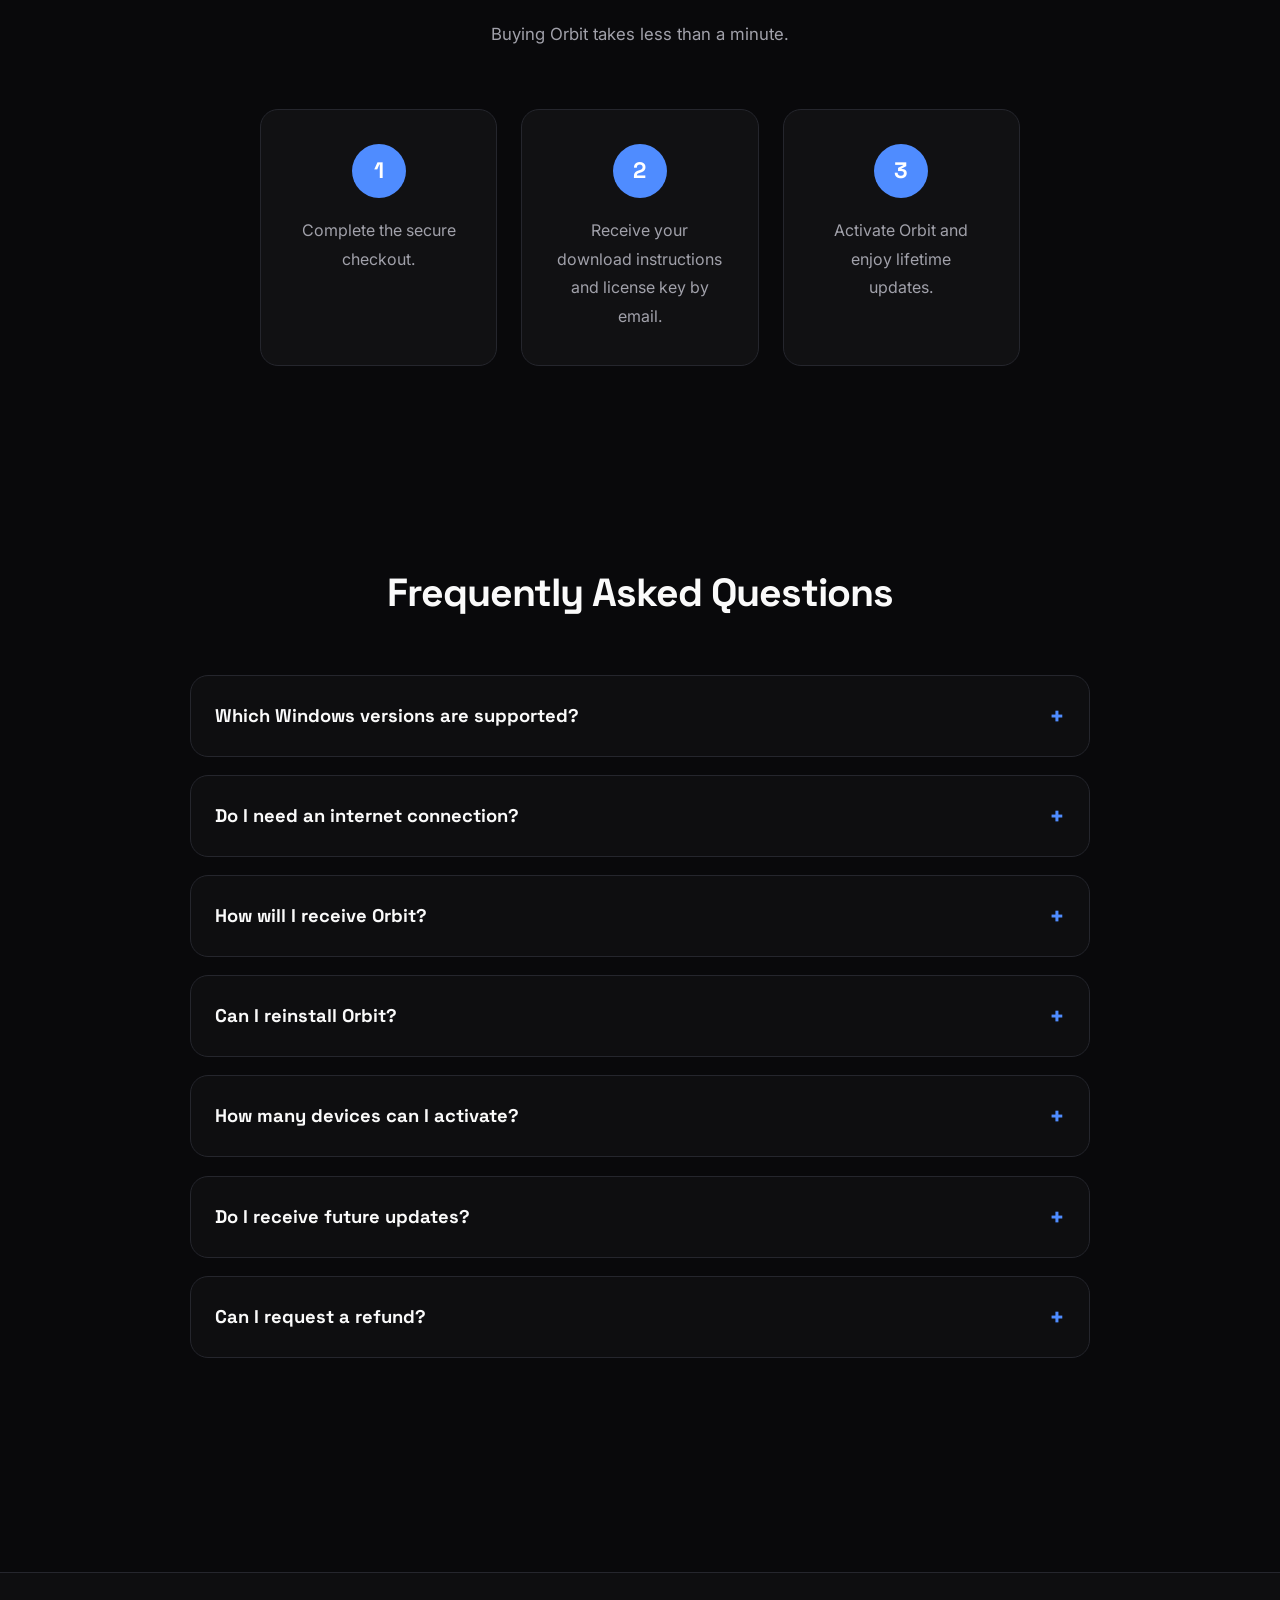
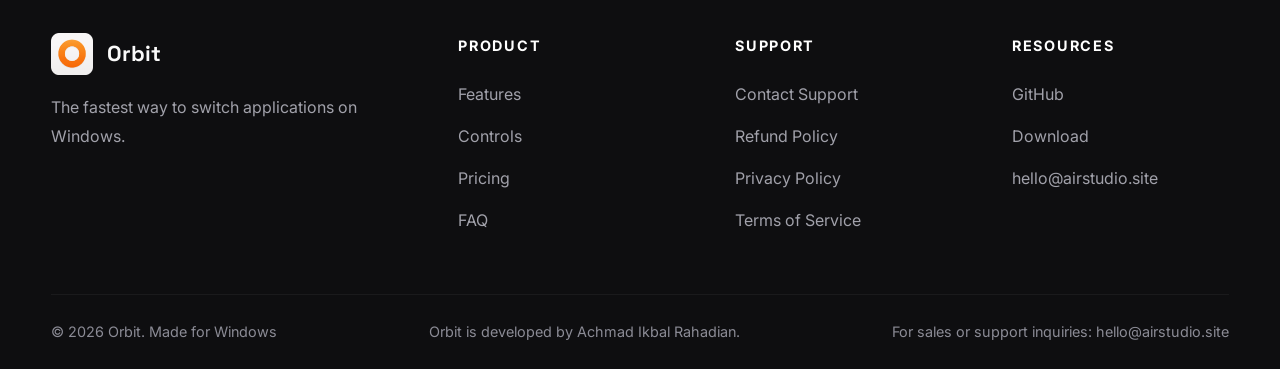
==== commit e51586f1: "Update index.html" ====
--- a/web/index.html
+++ b/web/index.html
@@ -190,7 +190,7 @@
             <li>✓ Email support</li>
             <li>✓ 30-day money-back guarantee</li>
           </ul>
-          <a href="https://ikbalrahadian.lemonsqueezy.com/checkout/buy/caa7ea38-18cd-4725-bf7a-bad52e008998" class="btn btn-primary"> Buy Orbit </a>
+          <a href="https://airstudio.lemonsqueezy.com/checkout/buy/45f5a994-30b6-44b2-840d-d7e14b746c37" class="btn btn-primary"> Buy Orbit </a>
           <p class="payment-note"> Secure checkout powered by Lemon Squeezy. </p>
           <p class="guarantee">30-day money-back guarantee</p>
         </div>
